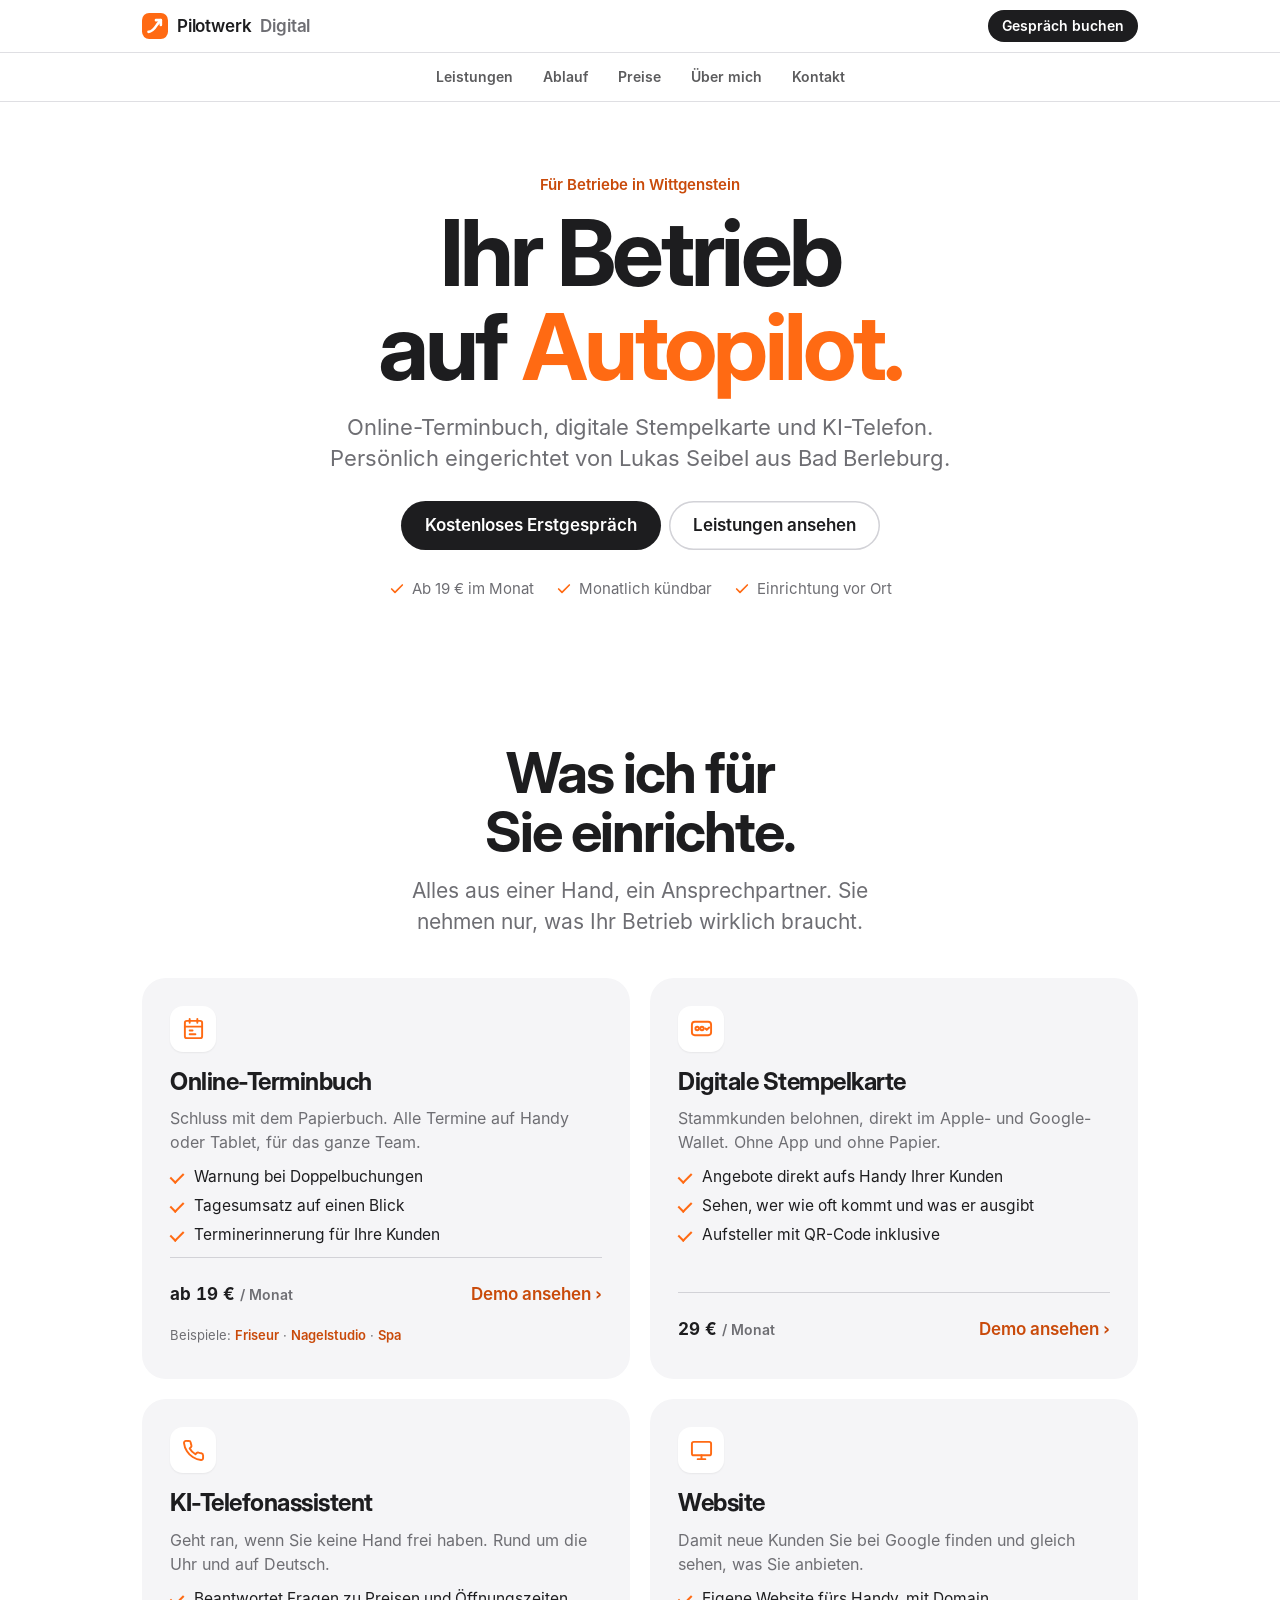
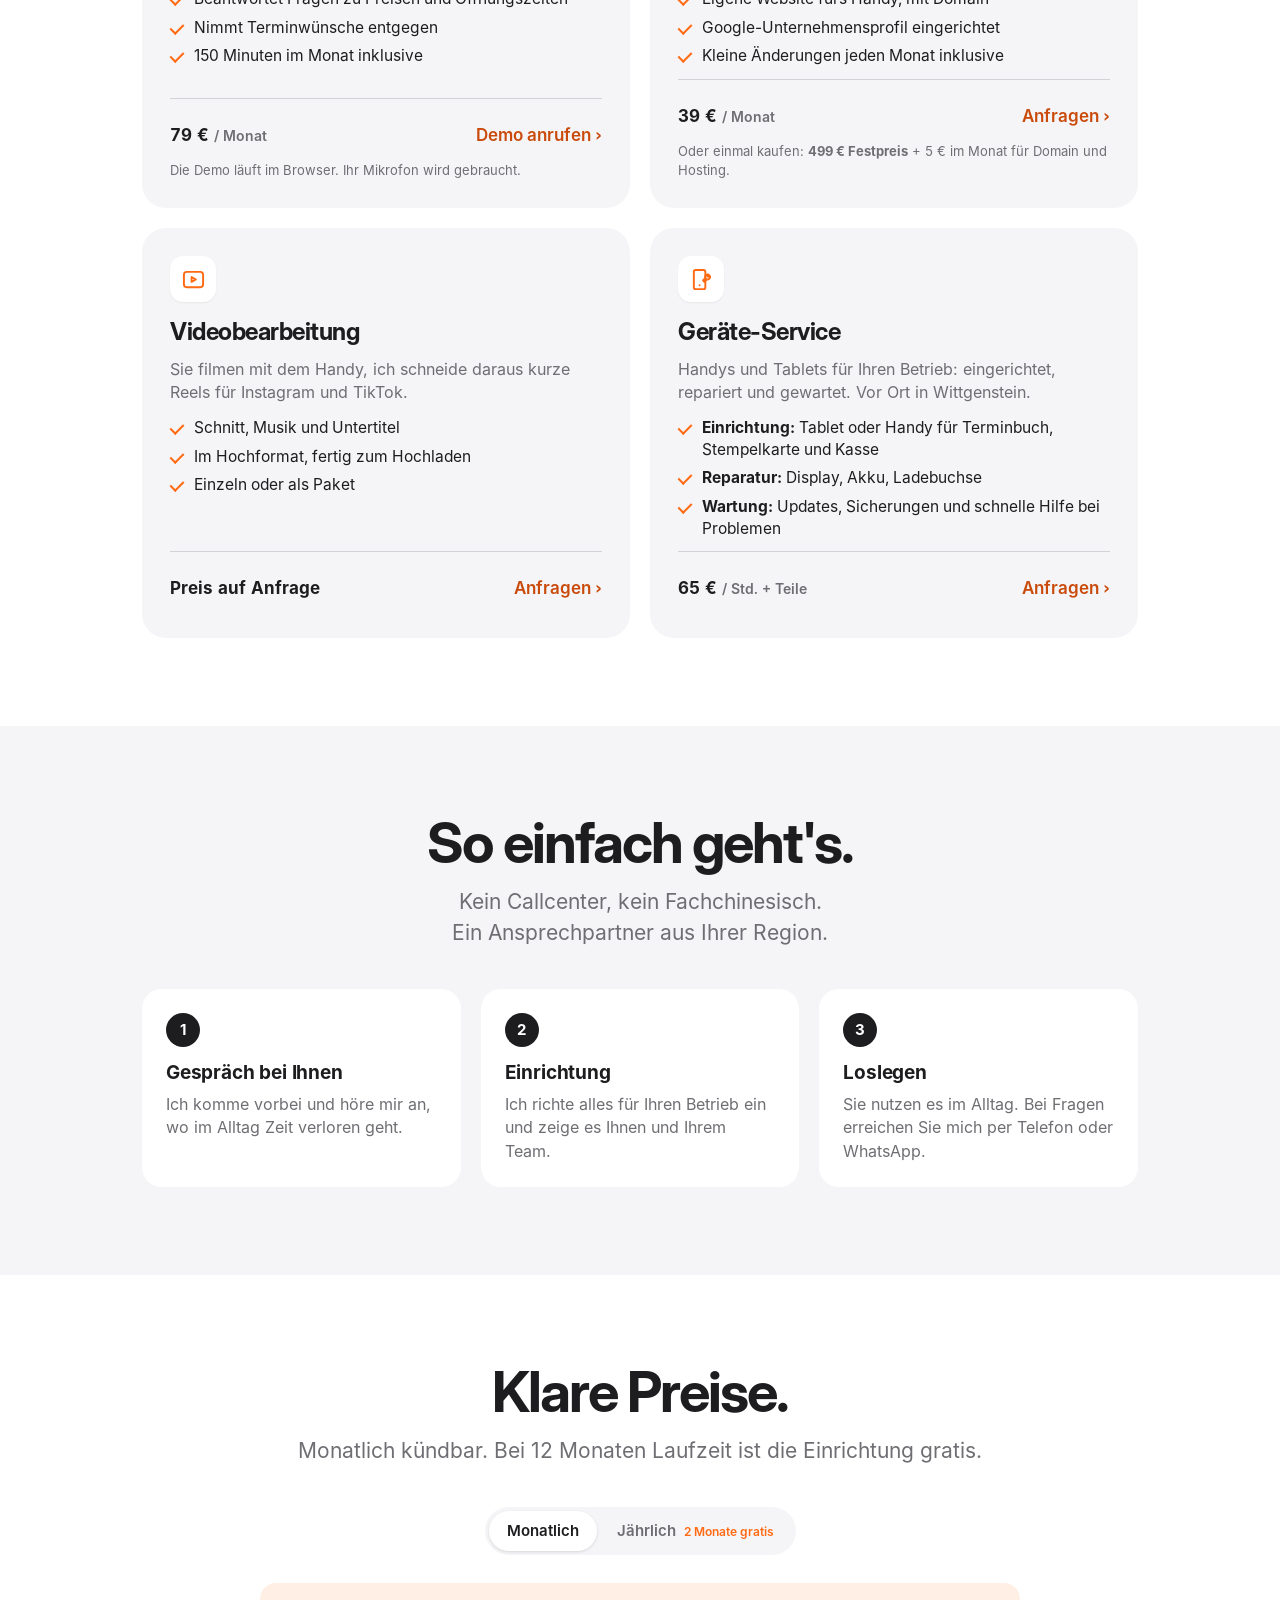
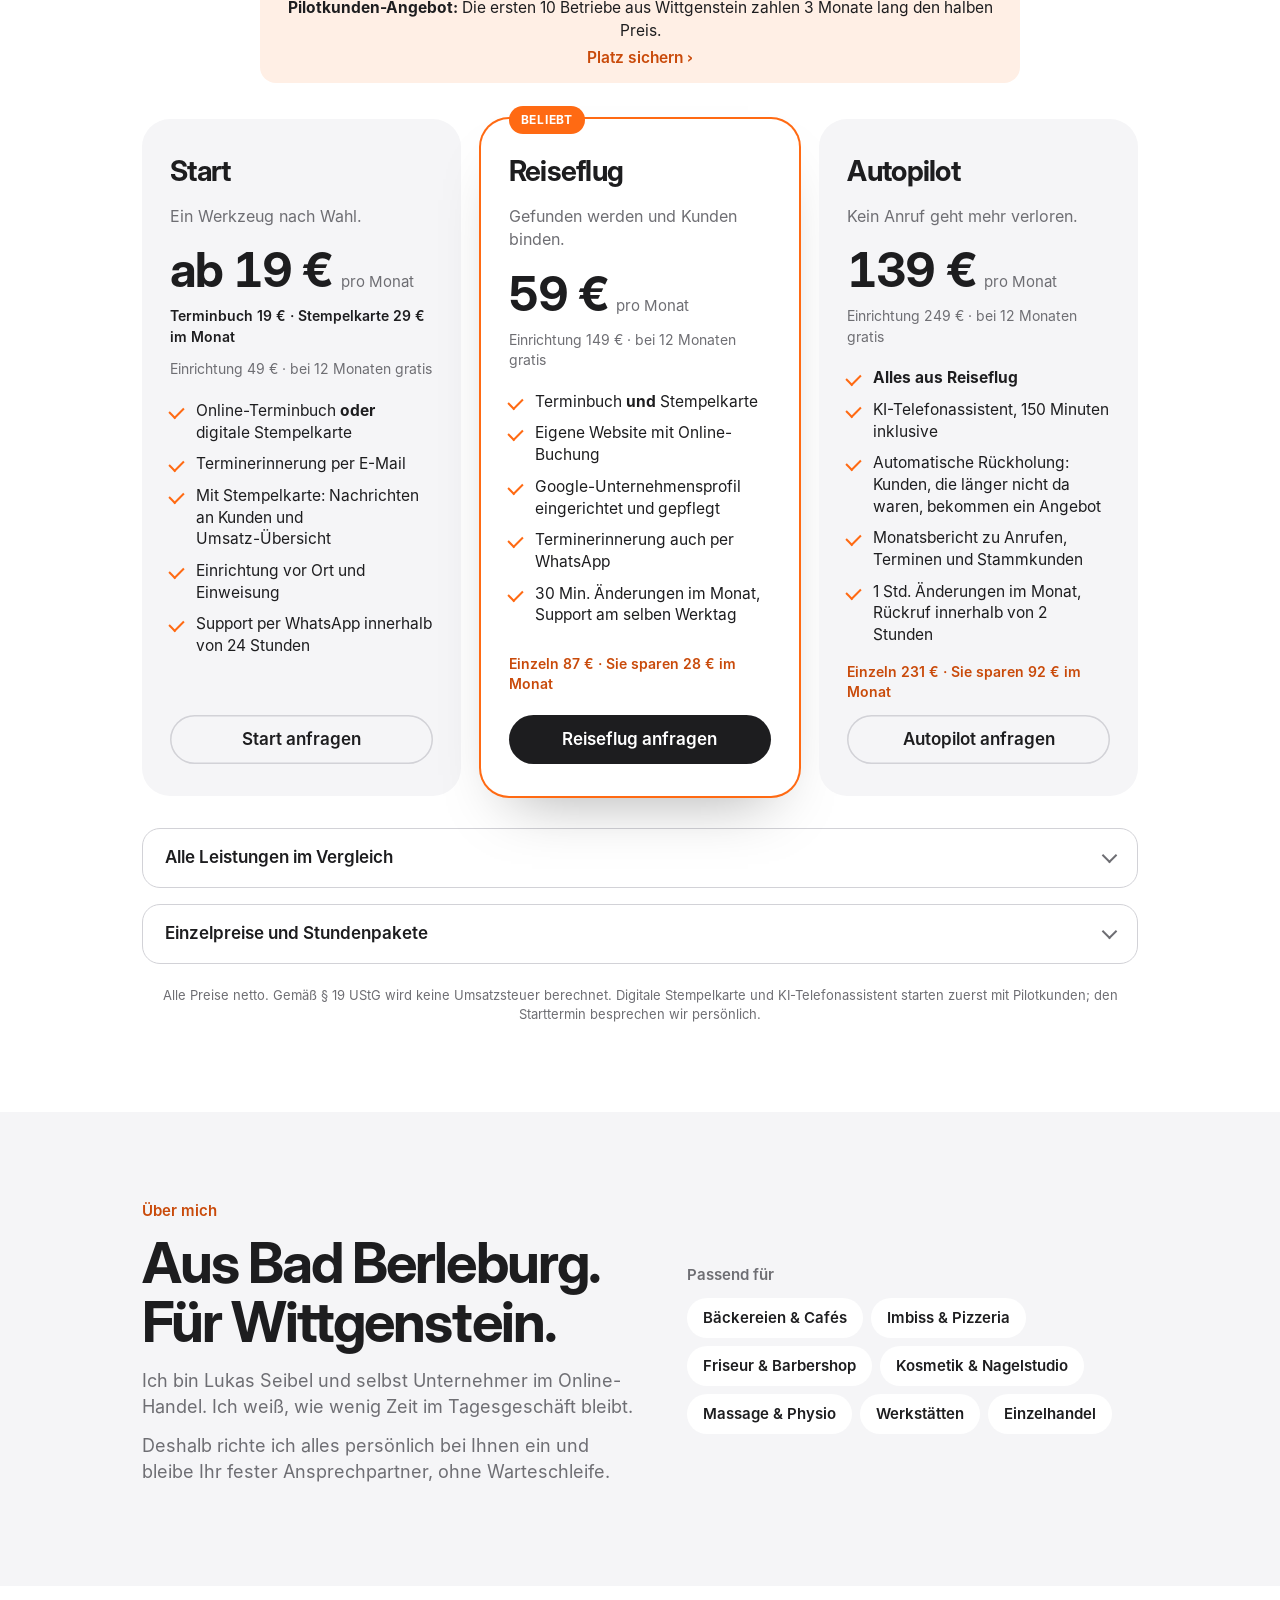
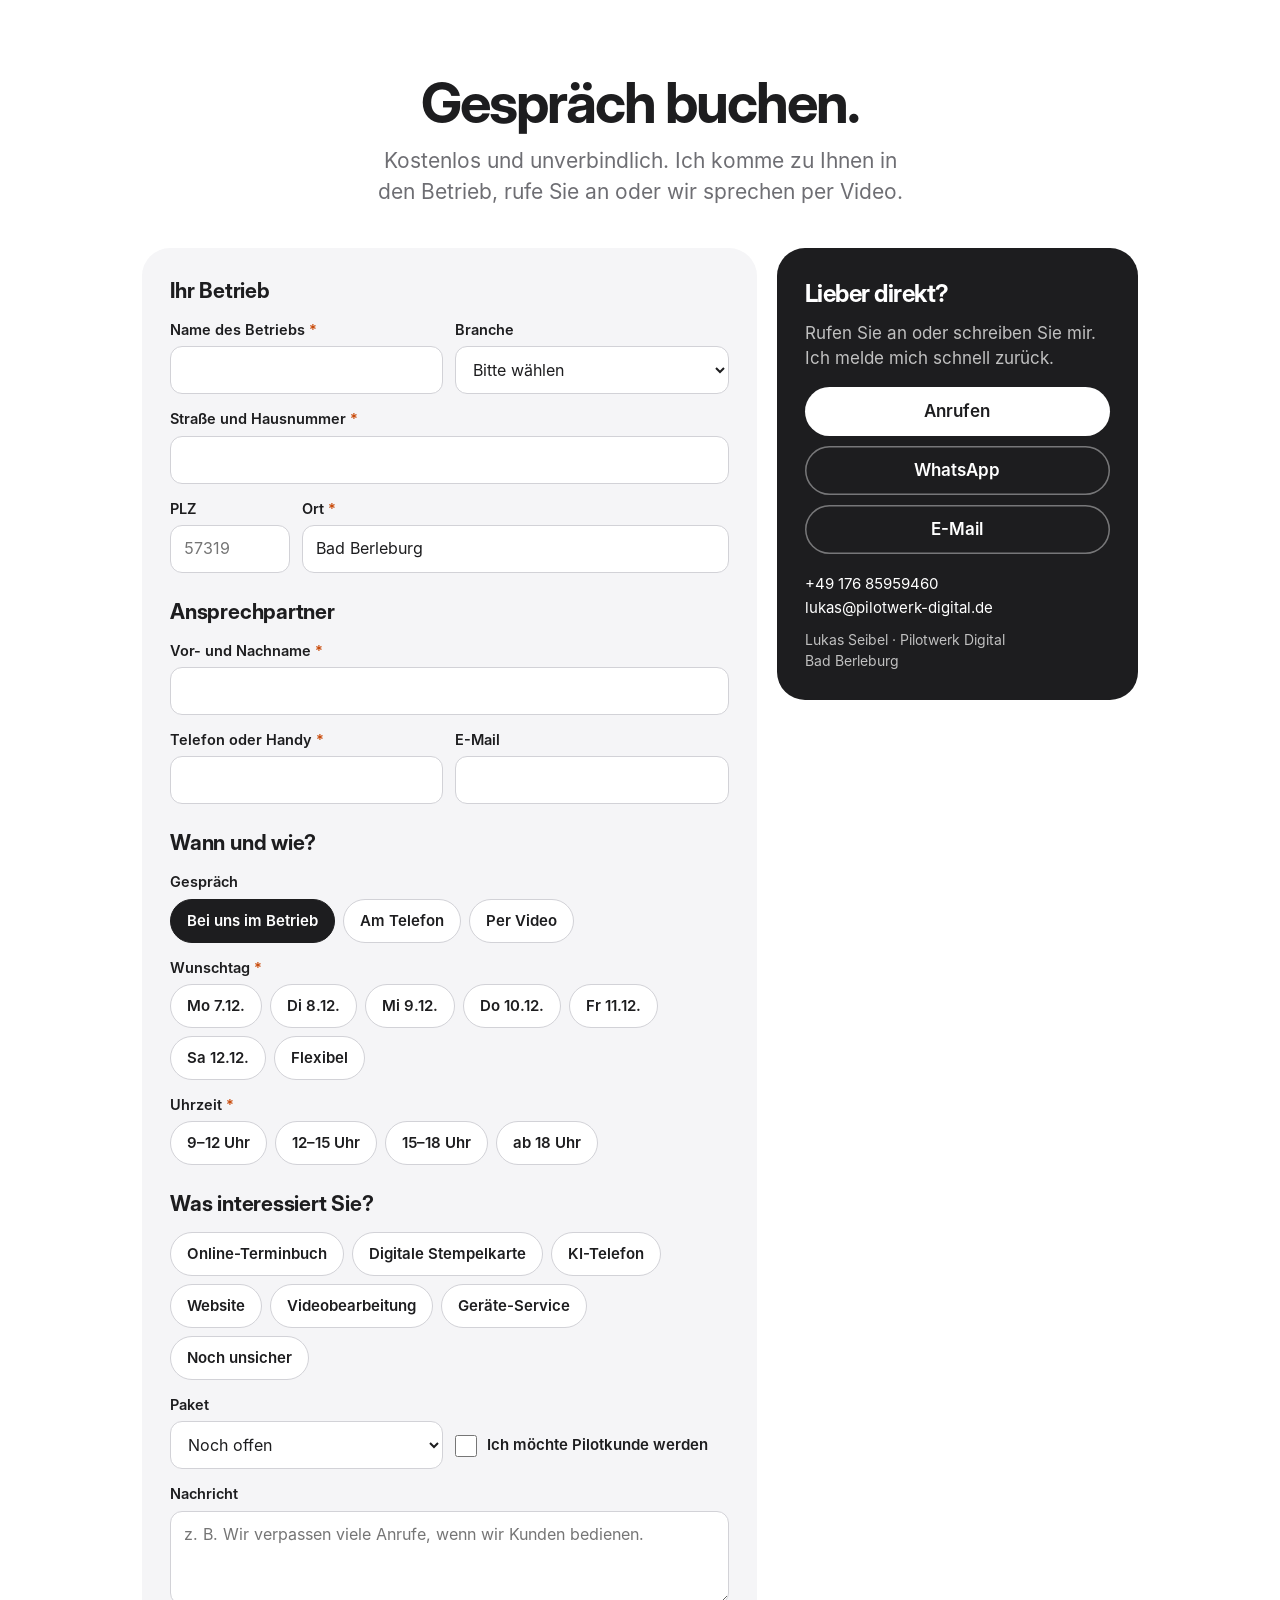
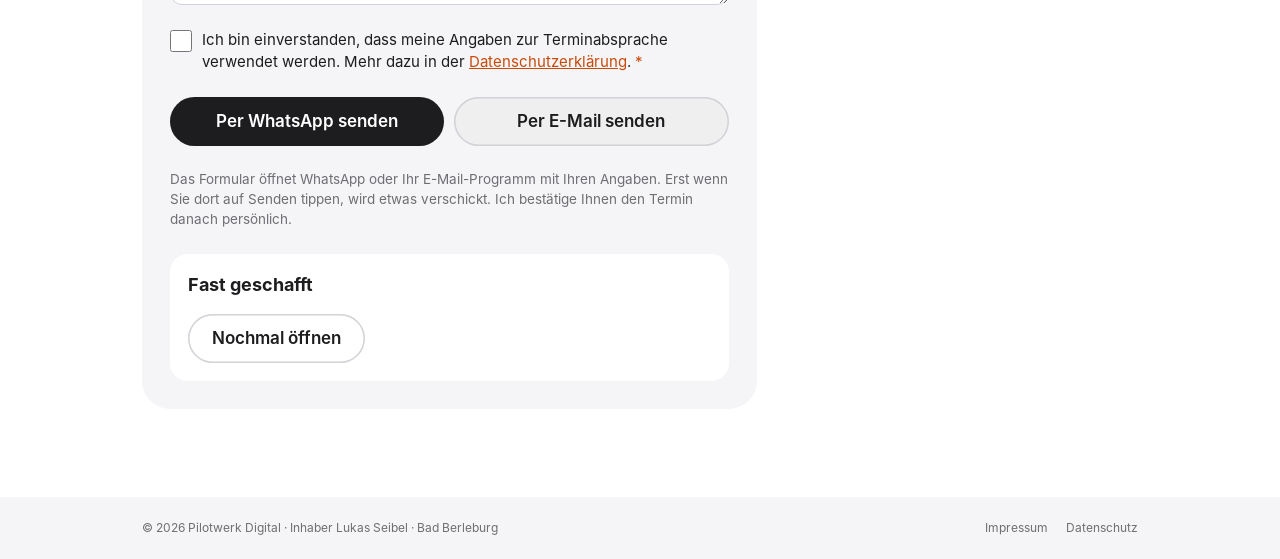
==== index.html @ 55a2aa28 "Geräte-Service für Betriebe: Einrichtung, Reparatur und Wartung Co-Authored-By: Claude Opus 5.5 <nor" ====
<!doctype html>
<html lang="de">
<head>
<meta charset="utf-8">
<meta name="viewport" content="width=device-width,initial-scale=1,viewport-fit=cover">
<title>Pilotwerk Digital – Ihr Betrieb auf Autopilot</title>
<meta name="description" content="Online-Terminbuch, digitale Stempelkarte, KI-Telefonassistent, Website, Videobearbeitung und Geräte-Service für Betriebe in Bad Berleburg und Wittgenstein. Persönlich eingerichtet, monatlich kündbar.">
<meta name="theme-color" content="#FFFFFF" media="(prefers-color-scheme: light)">
<meta name="theme-color" content="#000000" media="(prefers-color-scheme: dark)">
<link rel="icon" href="/assets/favicon.svg" type="image/svg+xml">
<link rel="stylesheet" href="/assets/site.css">
</head>
<body class="home">
<header class="nav">
  <div class="wrap nav-in">
    <a class="logo" href="/" aria-label="Pilotwerk Digital, Startseite">
      <svg viewBox="0 0 40 40" aria-hidden="true"><rect class="mk-bg" width="40" height="40" rx="11"/><path class="mk-ar" d="M10 29 C 16 29, 20 23, 23.5 17.5 L 29 11" stroke-width="4" fill="none" stroke-linecap="round"/><path class="mk-ar" d="M21.5 11 H29 V18.5" stroke-width="4" fill="none" stroke-linecap="round" stroke-linejoin="round"/></svg>
      <span>Pilotwerk</span><em>Digital</em>
    </a>
    <nav class="links" aria-label="Schnellkontakt">
      <a class="mini" href="#kontakt">Gespräch buchen</a>
    </nav>
  </div>
  <nav class="tabs" aria-label="Bereiche der Seite">
    <div class="wrap tabs-in" id="tabs">
      <a href="#leistungen">Leistungen</a>
      <a href="#ablauf">Ablauf</a>
      <a href="#preise">Preise</a>
      <a href="#ueber">Über mich</a>
      <a href="#kontakt">Kontakt</a>
    </div>
  </nav>
</header>

<main>
  <div class="hero2">
    <div class="wrap">
      <p class="eyebrow">Für Betriebe in Wittgenstein</p>
      <h1>Ihr Betrieb auf <span class="accent">Autopilot.</span></h1>
      <p class="sub">Online-Terminbuch, digitale Stempelkarte und KI-Telefon. Persönlich eingerichtet von Lukas Seibel aus Bad Berleburg.</p>
      <div class="cta">
        <a class="btn solid" href="#kontakt">Kostenloses Erstgespräch</a>
        <a class="btn line" href="#leistungen">Leistungen ansehen</a>
      </div>
      <ul class="trust">
        <li><svg viewBox="0 0 24 24" aria-hidden="true" fill="none" stroke="currentColor" stroke-width="2.5" stroke-linecap="round" stroke-linejoin="round"><path d="M20 6 9 17l-5-5"/></svg>Ab 19 € im Monat</li>
        <li><svg viewBox="0 0 24 24" aria-hidden="true" fill="none" stroke="currentColor" stroke-width="2.5" stroke-linecap="round" stroke-linejoin="round"><path d="M20 6 9 17l-5-5"/></svg>Monatlich kündbar</li>
        <li><svg viewBox="0 0 24 24" aria-hidden="true" fill="none" stroke="currentColor" stroke-width="2.5" stroke-linecap="round" stroke-linejoin="round"><path d="M20 6 9 17l-5-5"/></svg>Einrichtung vor Ort</li>
      </ul>
    </div>
  </div>

  <section id="leistungen">
    <div class="wrap">
      <div class="center">
        <h2>Was ich für Sie einrichte.</h2>
        <p class="lead">Alles aus einer Hand, ein Ansprechpartner. Sie nehmen nur, was Ihr Betrieb wirklich braucht.</p>
      </div>
      <div class="svc-grid">

        <article class="card" id="terminbuch">
          <span class="ic"><svg viewBox="0 0 24 24" aria-hidden="true" fill="none" stroke="currentColor" stroke-width="2" stroke-linecap="round" stroke-linejoin="round"><rect x="3" y="4" width="18" height="18" rx="2"/><path d="M16 2v4M8 2v4M3 10h18M8 14h3M8 18h6"/></svg></span>
          <h3>Online-Terminbuch</h3>
          <p>Schluss mit dem Papierbuch. Alle Termine auf Handy oder Tablet, für das ganze Team.</p>
          <ul class="ticks">
            <li>Warnung bei Doppelbuchungen</li>
            <li>Tagesumsatz auf einen Blick</li>
            <li>Terminerinnerung für Ihre Kunden</li>
          </ul>
          <div class="foot"><b>ab 19 € <small>/ Monat</small></b><a href="/terminbuch/">Demo ansehen ›</a></div>
          <p class="note">Beispiele: <a href="/terminbuch/">Friseur</a> · <a href="/terminbuch/nagelstudio/">Nagelstudio</a> · <a href="/terminbuch/spa/">Spa</a></p>
        </article>

        <article class="card" id="stempelkarte">
          <span class="ic"><svg viewBox="0 0 24 24" aria-hidden="true" fill="none" stroke="currentColor" stroke-width="2" stroke-linecap="round" stroke-linejoin="round"><rect x="2" y="5" width="20" height="14" rx="3"/><circle cx="7.5" cy="12" r="1.8"/><circle cx="12.5" cy="12" r="1.8"/><path d="m16 12 1.5 1.5L20 11"/></svg></span>
          <h3>Digitale Stempelkarte</h3>
          <p>Stammkunden belohnen, direkt im Apple- und Google-Wallet. Ohne App und ohne Papier.</p>
          <ul class="ticks">
            <li>Angebote direkt aufs Handy Ihrer Kunden</li>
            <li>Sehen, wer wie oft kommt und was er ausgibt</li>
            <li>Aufsteller mit QR-Code inklusive</li>
          </ul>
          <div class="foot"><b>29 € <small>/ Monat</small></b><a href="/stempelkarte/">Demo ansehen ›</a></div>
        </article>

        <article class="card" id="ki-telefon">
          <span class="ic"><svg viewBox="0 0 24 24" aria-hidden="true" fill="none" stroke="currentColor" stroke-width="2" stroke-linecap="round" stroke-linejoin="round"><path d="M22 16.9v3a2 2 0 0 1-2.2 2 19.8 19.8 0 0 1-8.6-3.1 19.5 19.5 0 0 1-6-6A19.8 19.8 0 0 1 2.1 4.2 2 2 0 0 1 4.1 2h3a2 2 0 0 1 2 1.7c.1 1 .4 1.9.7 2.8a2 2 0 0 1-.5 2.1L8 9.9a16 16 0 0 0 6 6l1.3-1.3a2 2 0 0 1 2.1-.4c.9.3 1.8.6 2.8.7a2 2 0 0 1 1.7 2z"/></svg></span>
          <h3>KI-Telefonassistent</h3>
          <p>Geht ran, wenn Sie keine Hand frei haben. Rund um die Uhr und auf Deutsch.</p>
          <ul class="ticks">
            <li>Beantwortet Fragen zu Preisen und Öffnungszeiten</li>
            <li>Nimmt Terminwünsche entgegen</li>
            <li>150 Minuten im Monat inklusive</li>
          </ul>
          <div class="foot"><b>79 € <small>/ Monat</small></b><a href="https://elevenlabs.io/app/talk-to?agent_id=agent_8001m7pdrj0fekkb1cg9fj1hq2rn" target="_blank" rel="noopener">Demo anrufen ›</a></div>
          <p class="note">Die Demo läuft im Browser. Ihr Mikrofon wird gebraucht.</p>
        </article>

        <article class="card" id="website">
          <span class="ic"><svg viewBox="0 0 24 24" aria-hidden="true" fill="none" stroke="currentColor" stroke-width="2" stroke-linecap="round" stroke-linejoin="round"><rect x="2" y="3" width="20" height="14" rx="2"/><path d="M8 21h8M12 17v4"/></svg></span>
          <h3>Website</h3>
          <p>Damit neue Kunden Sie bei Google finden und gleich sehen, was Sie anbieten.</p>
          <ul class="ticks">
            <li>Eigene Website fürs Handy, mit Domain</li>
            <li>Google-Unternehmensprofil eingerichtet</li>
            <li>Kleine Änderungen jeden Monat inklusive</li>
          </ul>
          <div class="foot"><b>39 € <small>/ Monat</small></b><a href="#kontakt" data-int="Website">Anfragen ›</a></div>
          <p class="note">Oder einmal kaufen: <b>499 € Festpreis</b> + 5 € im Monat für Domain und Hosting.</p>
        </article>

        <article class="card" id="videos">
          <span class="ic"><svg viewBox="0 0 24 24" aria-hidden="true" fill="none" stroke="currentColor" stroke-width="2" stroke-linecap="round" stroke-linejoin="round"><rect x="2" y="4" width="20" height="16" rx="3"/><path d="M10 9.5v5l4.5-2.5z"/></svg></span>
          <h3>Videobearbeitung</h3>
          <p>Sie filmen mit dem Handy, ich schneide daraus kurze Reels für Instagram und TikTok.</p>
          <ul class="ticks">
            <li>Schnitt, Musik und Untertitel</li>
            <li>Im Hochformat, fertig zum Hochladen</li>
            <li>Einzeln oder als Paket</li>
          </ul>
          <div class="foot"><b>Preis auf Anfrage</b><a href="#kontakt" data-int="Videobearbeitung">Anfragen ›</a></div>
        </article>

        <article class="card" id="geraete">
          <span class="ic"><svg viewBox="0 0 24 24" aria-hidden="true" fill="none" stroke="currentColor" stroke-width="2" stroke-linecap="round" stroke-linejoin="round"><rect x="4" y="2" width="12" height="20" rx="2"/><path d="M10 18h.01"/><path d="M21 9.5a2.5 2.5 0 0 1-3.4 2.3L15 14.4l-1.4-1.4 2.6-2.6A2.5 2.5 0 0 1 19.5 7l-1.3 1.3.9.9 1.3-1.3c.4.4.6 1 .6 1.6z"/></svg></span>
          <h3>Geräte-Service</h3>
          <p>Handys und Tablets für Ihren Betrieb: eingerichtet, repariert und gewartet. Vor Ort in Wittgenstein.</p>
          <ul class="ticks">
            <li><b>Einrichtung:</b> Tablet oder Handy für Terminbuch, Stempelkarte und Kasse</li>
            <li><b>Reparatur:</b> Display, Akku, Ladebuchse</li>
            <li><b>Wartung:</b> Updates, Sicherungen und schnelle Hilfe bei Problemen</li>
          </ul>
          <div class="foot"><b>65 € <small>/ Std. + Teile</small></b><a href="#kontakt" data-int="Geräte-Service">Anfragen ›</a></div>
        </article>

      </div>
    </div>
  </section>

  <section class="alt" id="ablauf">
    <div class="wrap">
      <div class="center">
        <h2>So einfach geht's.</h2>
        <p class="lead">Kein Callcenter, kein Fachchinesisch. Ein Ansprechpartner aus Ihrer Region.</p>
      </div>
      <ol class="steps2">
        <li><span class="n">1</span><b>Gespräch bei Ihnen</b><span>Ich komme vorbei und höre mir an, wo im Alltag Zeit verloren geht.</span></li>
        <li><span class="n">2</span><b>Einrichtung</b><span>Ich richte alles für Ihren Betrieb ein und zeige es Ihnen und Ihrem Team.</span></li>
        <li><span class="n">3</span><b>Loslegen</b><span>Sie nutzen es im Alltag. Bei Fragen erreichen Sie mich per Telefon oder WhatsApp.</span></li>
      </ol>
    </div>
  </section>

  <section id="preise">
    <div class="wrap">
      <div class="center">
        <h2>Klare Preise.</h2>
        <p class="lead">Monatlich kündbar. Bei 12 Monaten Laufzeit ist die Einrichtung gratis.</p>
        <div class="billing" role="group" aria-label="Abrechnung">
          <button type="button" id="bm" aria-pressed="true">Monatlich</button>
          <button type="button" id="by" aria-pressed="false">Jährlich <span>2 Monate gratis</span></button>
        </div>
      </div>

      <p class="pilot2"><span><b>Pilotkunden-Angebot:</b> Die ersten 10 Betriebe aus Wittgenstein zahlen 3 Monate lang den halben Preis.</span><a href="#kontakt" data-pilot="1">Platz sichern ›</a></p>

      <div class="plans">
        <article class="plan">
          <h3>Start</h3>
          <p class="for">Ein Werkzeug nach Wahl.</p>
          <div class="price"><b data-m="ab 19 €" data-y="ab 190 €">ab 19 €</b><span class="per" data-m="pro Monat" data-y="pro Jahr · entspricht 15,83 € im Monat">pro Monat</span></div>
          <p class="setup opt" data-m="Terminbuch 19 € · Stempelkarte 29 € im Monat" data-y="Terminbuch 190 € · Stempelkarte 290 € im Jahr">Terminbuch 19 € · Stempelkarte 29 € im Monat</p>
          <p class="setup">Einrichtung 49 € · bei 12 Monaten gratis</p>
          <ul class="feat">
            <li>Online-Terminbuch <b>oder</b> digitale Stempelkarte</li>
            <li>Terminerinnerung per E-Mail</li>
            <li>Mit Stempelkarte: Nachrichten an Kunden und Umsatz-Übersicht</li>
            <li>Einrichtung vor Ort und Einweisung</li>
            <li>Support per WhatsApp innerhalb von 24 Stunden</li>
          </ul>
          <a class="btn line" href="#kontakt" data-paket="Start">Start anfragen</a>
        </article>

        <article class="plan featured">
          <span class="badge">Beliebt</span>
          <h3>Reiseflug</h3>
          <p class="for">Gefunden werden und Kunden binden.</p>
          <div class="price"><b data-m="59 €" data-y="590 €">59 €</b><span class="per" data-m="pro Monat" data-y="pro Jahr · entspricht 49,17 € im Monat">pro Monat</span></div>
          <p class="setup">Einrichtung 149 € · bei 12 Monaten gratis</p>
          <ul class="feat">
            <li>Terminbuch <b>und</b> Stempelkarte</li>
            <li>Eigene Website mit Online-Buchung</li>
            <li>Google-Unternehmensprofil eingerichtet und gepflegt</li>
            <li>Terminerinnerung auch per WhatsApp</li>
            <li>30 Min. Änderungen im Monat, Support am selben Werktag</li>
          </ul>
          <p class="vs">Einzeln 87 € · Sie sparen 28 € im Monat</p>
          <a class="btn solid" href="#kontakt" data-paket="Reiseflug">Reiseflug anfragen</a>
        </article>

        <article class="plan">
          <h3>Autopilot</h3>
          <p class="for">Kein Anruf geht mehr verloren.</p>
          <div class="price"><b data-m="139 €" data-y="1.390 €">139 €</b><span class="per" data-m="pro Monat" data-y="pro Jahr · entspricht 115,83 € im Monat">pro Monat</span></div>
          <p class="setup">Einrichtung 249 € · bei 12 Monaten gratis</p>
          <ul class="feat">
            <li><b>Alles aus Reiseflug</b></li>
            <li>KI-Telefonassistent, 150 Minuten inklusive</li>
            <li>Automatische Rückholung: Kunden, die länger nicht da waren, bekommen ein Angebot</li>
            <li>Monatsbericht zu Anrufen, Terminen und Stammkunden</li>
            <li>1 Std. Änderungen im Monat, Rückruf innerhalb von 2 Stunden</li>
          </ul>
          <p class="vs">Einzeln 231 € · Sie sparen 92 € im Monat</p>
          <a class="btn line" href="#kontakt" data-paket="Autopilot">Autopilot anfragen</a>
        </article>
      </div>

      <details class="more2">
        <summary>Alle Leistungen im Vergleich</summary>
        <div class="in">
          <div class="cmp-wrap">
            <table class="cmp">
              <thead><tr><th scope="col"><span class="sr">Leistung</span></th><th scope="col">Start</th><th scope="col">Reiseflug</th><th scope="col">Autopilot</th></tr></thead>
              <tbody>
                <tr><th scope="row">Preis pro Monat</th><td>19 € / 29 €</td><td>59 €</td><td>139 €</td></tr>
                <tr><th scope="row">Einrichtung (bei 12 Monaten gratis)</th><td>49 €</td><td>149 €</td><td>249 €</td></tr>
                <tr><th scope="row">Online-Terminbuch</th><td>1 von 2</td><td class="y">✓</td><td class="y">✓</td></tr>
                <tr><th scope="row">Terminerinnerung für Kunden</th><td>E-Mail</td><td>E-Mail + WhatsApp</td><td>E-Mail + WhatsApp</td></tr>
                <tr><th scope="row">Digitale Stempelkarte</th><td>1 von 2</td><td class="y">✓</td><td class="y">✓</td></tr>
                <tr><th scope="row">Nachrichten an Kunden</th><td>mit Stempelkarte</td><td class="y">✓</td><td class="y">✓</td></tr>
                <tr><th scope="row">Übersicht Kunden und Umsatz</th><td>mit Stempelkarte</td><td class="y">✓</td><td class="y">✓</td></tr>
                <tr><th scope="row">Website mit eigener Domain</th><td class="n">–</td><td class="y">✓</td><td class="y">✓</td></tr>
                <tr><th scope="row">Online-Buchung für Kunden</th><td class="n">–</td><td class="y">✓</td><td class="y">✓</td></tr>
                <tr><th scope="row">Google-Unternehmensprofil</th><td class="n">–</td><td class="y">✓</td><td class="y">✓</td></tr>
                <tr><th scope="row">KI-Telefonassistent (150 Min.)</th><td class="n">–</td><td class="n">–</td><td class="y">✓</td></tr>
                <tr><th scope="row">Automatische Rückholung</th><td class="n">–</td><td class="n">–</td><td class="y">✓</td></tr>
                <tr><th scope="row">Änderungen inklusive</th><td class="n">–</td><td>30 Min./Monat</td><td>1 Std./Monat</td></tr>
                <tr><th scope="row">Monatsbericht</th><td class="n">–</td><td class="n">–</td><td class="y">✓</td></tr>
                <tr><th scope="row">Support</th><td>24 Std.</td><td>selber Werktag</td><td>Rückruf in 2 Std.</td></tr>
                <tr><th scope="row">Check vor Ort</th><td>bei Einrichtung</td><td>1× pro Quartal</td><td>1× pro Quartal</td></tr>
              </tbody>
            </table>
          </div>
        </div>
      </details>

      <details class="more2">
        <summary>Einzelpreise und Stundenpakete</summary>
        <div class="in">
          <ul class="rows">
            <li><span>Online-Terminbuch (Team-Kalender, Erinnerung per E-Mail)</span><b>19 € / Monat</b></li>
            <li><span>Digitale Stempelkarte (Wallet-Karte, Nachrichten an Kunden, Übersicht über Kunden und Umsatz)</span><b>29 € / Monat</b></li>
            <li><span>KI-Telefonassistent (150 Min., danach 0,30 € pro Min.)</span><b>79 € / Monat</b></li>
            <li><span>Website-Abo (Onepager, Domain, Hosting, 30 Min. Änderungen)</span><b>39 € / Monat</b></li>
            <li><span>Website zum Festpreis (Onepager, gehört Ihnen, Änderungen nach Aufwand)</span><b>499 € einmalig</b></li>
            <li><span>Domain (.de) und Hosting bei einem deutschen Anbieter, zur Festpreis-Website</span><b>5 € / Monat</b></li>
            <li><span>Videobearbeitung: Reels für Instagram und TikTok</span><b>auf Anfrage</b></li>
            <li><span>Geräte-Service: Einrichtung, Reparatur und Wartung von Handys und Tablets (Ersatzteile extra)</span><b>65 € / Std.</b></li>
            <li><span>Anpassungen, Einzelstunde</span><b>65 €</b></li>
            <li><span>5-Stunden-Paket (59 € pro Std.)</span><b>295 €</b></li>
            <li><span>10-Stunden-Paket (55 € pro Std.)</span><b>550 €</b></li>
            <li><span>Empfehlungsbonus: Sie empfehlen einen Betrieb</span><b>1 Monat gratis</b></li>
          </ul>
        </div>
      </details>

      <p class="fine">Alle Preise netto. Gemäß § 19 UStG wird keine Umsatzsteuer berechnet. Digitale Stempelkarte und KI-Telefonassistent starten zuerst mit Pilotkunden; den Starttermin besprechen wir persönlich.</p>
    </div>
  </section>

  <section class="alt" id="ueber">
    <div class="wrap about">
      <div>
        <p class="eyebrow">Über mich</p>
        <h2>Aus Bad Berleburg. Für Wittgenstein.</h2>
        <p>Ich bin Lukas Seibel und selbst Unternehmer im Online-Handel. Ich weiß, wie wenig Zeit im Tagesgeschäft bleibt.</p>
        <p>Deshalb richte ich alles persönlich bei Ihnen ein und bleibe Ihr fester Ansprechpartner, ohne Warteschleife.</p>
      </div>
      <div>
        <p class="label">Passend für</p>
        <ul class="chips2">
          <li>Bäckereien &amp; Cafés</li><li>Imbiss &amp; Pizzeria</li><li>Friseur &amp; Barbershop</li><li>Kosmetik &amp; Nagelstudio</li><li>Massage &amp; Physio</li><li>Werkstätten</li><li>Einzelhandel</li>
        </ul>
      </div>
    </div>
  </section>

  <section id="kontakt">
    <div class="wrap">
      <div class="center">
        <h2>Gespräch buchen.</h2>
        <p class="lead">Kostenlos und unverbindlich. Ich komme zu Ihnen in den Betrieb, rufe Sie an oder wir sprechen per Video.</p>
      </div>
      <div class="book">
        <form class="bform" id="bookForm" novalidate>
          <fieldset>
            <legend>Ihr Betrieb</legend>
            <div class="f2">
              <div class="fld"><label for="fBetrieb">Name des Betriebs <span class="req" aria-hidden="true">*</span></label><input id="fBetrieb" autocomplete="organization" required aria-describedby="eBetrieb"><p class="err" id="eBetrieb" hidden></p></div>
              <div class="fld"><label for="fBranche">Branche</label><select id="fBranche"><option>Bitte wählen</option><option>Friseur oder Barbershop</option><option>Kosmetik oder Nagelstudio</option><option>Massage oder Physiotherapie</option><option>Café oder Bäckerei</option><option>Imbiss oder Restaurant</option><option>Werkstatt</option><option>Einzelhandel</option><option>Sonstiges</option></select></div>
            </div>
            <div class="fld"><label for="fStrasse">Straße und Hausnummer <span class="req" aria-hidden="true">*</span></label><input id="fStrasse" autocomplete="street-address" required aria-describedby="eStrasse"><p class="err" id="eStrasse" hidden></p></div>
            <div class="f2 plz">
              <div class="fld"><label for="fPlz">PLZ</label><input id="fPlz" inputmode="numeric" autocomplete="postal-code" maxlength="5" placeholder="57319"></div>
              <div class="fld"><label for="fOrt">Ort <span class="req" aria-hidden="true">*</span></label><input id="fOrt" autocomplete="address-level2" value="Bad Berleburg" required aria-describedby="eOrt"><p class="err" id="eOrt" hidden></p></div>
            </div>
          </fieldset>
          <fieldset>
            <legend>Ansprechpartner</legend>
            <div class="fld"><label for="fName">Vor- und Nachname <span class="req" aria-hidden="true">*</span></label><input id="fName" autocomplete="name" required aria-describedby="eName"><p class="err" id="eName" hidden></p></div>
            <div class="f2">
              <div class="fld"><label for="fTel">Telefon oder Handy <span class="req" aria-hidden="true">*</span></label><input id="fTel" type="tel" autocomplete="tel" required aria-describedby="eTel"><p class="err" id="eTel" hidden></p></div>
              <div class="fld"><label for="fMail">E-Mail</label><input id="fMail" type="email" autocomplete="email" aria-describedby="eMail"><p class="err" id="eMail" hidden></p></div>
            </div>
          </fieldset>
          <fieldset>
            <legend>Wann und wie?</legend>
            <div class="fld"><span class="lab" id="lWo">Gespräch</span>
              <div class="pills" role="radiogroup" aria-labelledby="lWo">
                <label class="pillc"><input type="radio" name="wo" value="Bei uns im Betrieb" checked><span>Bei uns im Betrieb</span></label>
                <label class="pillc"><input type="radio" name="wo" value="Am Telefon"><span>Am Telefon</span></label>
                <label class="pillc"><input type="radio" name="wo" value="Per Video"><span>Per Video</span></label>
              </div>
            </div>
            <div class="fld"><span class="lab" id="lTag">Wunschtag <span class="req" aria-hidden="true">*</span></span>
              <div class="pills" id="days" role="radiogroup" aria-labelledby="lTag" aria-describedby="eTag"></div><p class="err" id="eTag" hidden></p>
            </div>
            <div class="fld"><span class="lab" id="lZeit">Uhrzeit <span class="req" aria-hidden="true">*</span></span>
              <div class="pills" role="radiogroup" aria-labelledby="lZeit" aria-describedby="eZeit">
                <label class="pillc"><input type="radio" name="zeit" value="vormittags (9–12 Uhr)"><span>9–12 Uhr</span></label>
                <label class="pillc"><input type="radio" name="zeit" value="mittags (12–15 Uhr)"><span>12–15 Uhr</span></label>
                <label class="pillc"><input type="radio" name="zeit" value="nachmittags (15–18 Uhr)"><span>15–18 Uhr</span></label>
                <label class="pillc"><input type="radio" name="zeit" value="abends (ab 18 Uhr)"><span>ab 18 Uhr</span></label>
              </div><p class="err" id="eZeit" hidden></p>
            </div>
          </fieldset>
          <fieldset>
            <legend>Was interessiert Sie?</legend>
            <div class="pills" id="interests">
              <label class="pillc"><input type="checkbox" name="int" value="Online-Terminbuch"><span>Online-Terminbuch</span></label>
              <label class="pillc"><input type="checkbox" name="int" value="Digitale Stempelkarte"><span>Digitale Stempelkarte</span></label>
              <label class="pillc"><input type="checkbox" name="int" value="KI-Telefonassistent"><span>KI-Telefon</span></label>
              <label class="pillc"><input type="checkbox" name="int" value="Website"><span>Website</span></label>
              <label class="pillc"><input type="checkbox" name="int" value="Videobearbeitung"><span>Videobearbeitung</span></label>
              <label class="pillc"><input type="checkbox" name="int" value="Geräte-Service"><span>Geräte-Service</span></label>
              <label class="pillc"><input type="checkbox" name="int" value="Noch unsicher"><span>Noch unsicher</span></label>
            </div>
            <div class="f2">
              <div class="fld"><label for="fPaket">Paket</label><select id="fPaket"><option>Noch offen</option><option>Start</option><option>Reiseflug</option><option>Autopilot</option></select></div>
              <label class="checkc"><input type="checkbox" id="fPilot"> Ich möchte Pilotkunde werden</label>
            </div>
            <div class="fld"><label for="fMsg">Nachricht</label><textarea id="fMsg" rows="3" placeholder="z. B. Wir verpassen viele Anrufe, wenn wir Kunden bedienen."></textarea></div>
          </fieldset>
          <label class="consent"><input type="checkbox" id="fOk" required aria-describedby="eOk"><span>Ich bin einverstanden, dass meine Angaben zur Terminabsprache verwendet werden. Mehr dazu in der <a href="/datenschutz/">Datenschutzerklärung</a>. <span class="req" aria-hidden="true">*</span></span></label>
          <p class="err" id="eOk" hidden></p>
          <div class="send">
            <button type="submit" class="btn solid" data-via="wa">Per WhatsApp senden</button>
            <button type="submit" class="btn line" data-via="mail">Per E-Mail senden</button>
          </div>
          <p class="fine2">Das Formular öffnet WhatsApp oder Ihr E-Mail-Programm mit Ihren Angaben. Erst wenn Sie dort auf Senden tippen, wird etwas verschickt. Ich bestätige Ihnen den Termin danach persönlich.</p>
          <div class="done" id="done" hidden tabindex="-1" role="status">
            <b>Fast geschafft</b>
            <p id="doneText"></p>
            <a class="btn line" id="doneLink" href="#" target="_blank" rel="noopener">Nochmal öffnen</a>
          </div>
        </form>
        <aside class="direct">
          <h3>Lieber direkt?</h3>
          <p>Rufen Sie an oder schreiben Sie mir. Ich melde mich schnell zurück.</p>
          <a class="btn inv" href="tel:+4917685959460">Anrufen</a>
          <a class="btn ghost" href="https://wa.me/4917685959460" rel="noopener">WhatsApp</a>
          <a class="btn ghost" href="mailto:lukas@pilotwerk-digital.de">E-Mail</a>
          <p class="num"><a href="tel:+4917685959460">+49 176 85959460</a><br><a href="mailto:lukas@pilotwerk-digital.de">lukas@pilotwerk-digital.de</a></p>
          <p class="who">Lukas Seibel · Pilotwerk Digital<br>Bad Berleburg</p>
        </aside>
      </div>
    </div>
  </section>
</main>

<footer>
  <div class="wrap">
    <span>© 2026 Pilotwerk Digital · Inhaber Lukas Seibel · Bad Berleburg</span>
    <nav aria-label="Rechtliches"><a href="/impressum/">Impressum</a><a href="/datenschutz/">Datenschutz</a></nav>
  </div>
</footer>
<script>
(function(){
  var bm=document.getElementById('bm'),by=document.getElementById('by');
  if(!bm||!by)return;
  function set(y){
    bm.setAttribute('aria-pressed',String(!y));by.setAttribute('aria-pressed',String(y));
    document.querySelectorAll('.plan [data-m]').forEach(function(el){el.textContent=y?el.dataset.y:el.dataset.m});
  }
  bm.addEventListener('click',function(){set(false)});
  by.addEventListener('click',function(){set(true)});
})();
</script>
<script>
(function(){
  var bar=document.getElementById('tabs');if(!bar)return;
  var links=[].slice.call(bar.querySelectorAll('a'));
  var targets=links.map(function(a){return document.getElementById(a.getAttribute('href').slice(1))});
  var clicked=null,current=null,ticking=false;
  function line(){var h=document.querySelector('.nav');return (h?h.getBoundingClientRect().bottom:110)+40}
  function show(i){
    if(i===current)return;current=i;
    links.forEach(function(a,j){if(j===i)a.setAttribute('aria-current','true');else a.removeAttribute('aria-current')});
    if(i!=null&&bar.scrollWidth>bar.clientWidth){var a=links[i];var left=a.offsetLeft-(bar.clientWidth-a.offsetWidth)/2;
      try{bar.scrollTo({left:left,behavior:'smooth'})}catch(e){bar.scrollLeft=left}}
  }
  function spy(){
    ticking=false;var y=line();
    if(clicked!=null){show(clicked);return}
    var best=null,bestTop=-Infinity;
    targets.forEach(function(t,i){if(!t)return;var top=t.getBoundingClientRect().top;if(top<=y&&top>bestTop){best=i;bestTop=top}});
    var end=window.innerHeight+window.scrollY>=document.documentElement.scrollHeight-4;
    show(end?targets.length-1:best);
  }
  links.forEach(function(a,i){a.addEventListener('click',function(){clicked=i;show(i)})});
  function release(e){if(clicked!=null&&!(e.target&&e.target.closest&&e.target.closest('#tabs'))){clicked=null;spy()}}
  ['wheel','touchstart','pointerdown','keydown'].forEach(function(ev){window.addEventListener(ev,release,{passive:true})});
  window.addEventListener('scroll',function(){if(!ticking){ticking=true;requestAnimationFrame(spy)}},{passive:true});
  window.addEventListener('resize',spy);
  spy();
})();
</script>
<script>
(function(){
  var form=document.getElementById('bookForm');if(!form)return;
  var WD=['So','Mo','Di','Mi','Do','Fr','Sa'],WDL=['Sonntag','Montag','Dienstag','Mittwoch','Donnerstag','Freitag','Samstag'],MON=['Januar','Februar','März','April','Mai','Juni','Juli','August','September','Oktober','November','Dezember'];
  var days=document.getElementById('days'),d=new Date(),n=0,h='';
  while(n<6){d.setDate(d.getDate()+1);if(d.getDay()===0)continue;n++;
    var long=WDL[d.getDay()]+', '+d.getDate()+'. '+MON[d.getMonth()];
    h+='<label class="pillc"><input type="radio" name="tag" value="'+long+'"><span>'+WD[d.getDay()]+' '+d.getDate()+'.'+(d.getMonth()+1)+'.</span></label>'}
  h+='<label class="pillc"><input type="radio" name="tag" value="flexibel, bitte Vorschlag machen"><span>Flexibel</span></label>';
  days.innerHTML=h;
  function $(id){return document.getElementById(id)}
  function checked(name){var el=form.querySelector('input[name="'+name+'"]:checked');return el?el.value:''}
  function setErr(id,msg,field){var e=$(id);if(!e)return;e.textContent=msg||'';e.hidden=!msg;if(field)field.setAttribute('aria-invalid',msg?'true':'false')}
  document.addEventListener('click',function(e){
    var a=e.target.closest('a[data-int],a[data-paket],a[data-pilot]');if(!a)return;
    if(a.dataset.int){var c=form.querySelector('input[name="int"][value="'+a.dataset.int+'"]');if(c)c.checked=true}
    if(a.dataset.paket){$('fPaket').value=a.dataset.paket}
    if(a.dataset.pilot){$('fPilot').checked=true}
  });
  var via='wa';
  form.addEventListener('click',function(e){var b=e.target.closest('button[data-via]');if(b)via=b.dataset.via});
  form.addEventListener('submit',function(e){
    e.preventDefault();if(e.submitter&&e.submitter.dataset.via)via=e.submitter.dataset.via;
    var first=null;function need(id,eid,msg){var f=$(id),bad=!f.value.trim();setErr(eid,bad?msg:'',f);if(bad&&!first)first=f}
    need('fBetrieb','eBetrieb','Bitte den Namen des Betriebs eintragen.');
    need('fStrasse','eStrasse','Bitte Straße und Hausnummer eintragen.');
    need('fOrt','eOrt','Bitte den Ort eintragen.');
    need('fName','eName','Bitte Ihren Namen eintragen.');
    var tel=$('fTel'),telBad=tel.value.replace(/[^0-9]/g,'').length<6;setErr('eTel',telBad?'Bitte eine Telefonnummer eintragen.':'',tel);if(telBad&&!first)first=tel;
    var mail=$('fMail'),mailBad=mail.value.trim()&&!/^[^\s@]+@[^\s@]+\.[^\s@]+$/.test(mail.value.trim());setErr('eMail',mailBad?'Diese E-Mail-Adresse sieht nicht vollständig aus.':'',mail);if(mailBad&&!first)first=mail;
    var tag=checked('tag'),zeit=checked('zeit');
    setErr('eTag',tag?'':'Bitte einen Wunschtag wählen.');if(!tag&&!first)first=days.querySelector('input');
    setErr('eZeit',zeit?'':'Bitte eine Uhrzeit wählen.');if(!zeit&&!first)first=form.querySelector('input[name="zeit"]');
    var ok=$('fOk');setErr('eOk',ok.checked?'':'Bitte bestätigen Sie die Einwilligung.',ok);if(!ok.checked&&!first)first=ok;
    if(first){first.focus();return}
    var ints=[].map.call(form.querySelectorAll('input[name="int"]:checked'),function(x){return x.value});
    var plz=$('fPlz').value.trim(),br=$('fBranche').value,paket=$('fPaket').value,msg=$('fMsg').value.trim();
    var lines=['Neue Gesprächsanfrage über pilotwerk-digital.de','',
      'Betrieb: '+$('fBetrieb').value.trim()+(br&&br!=='Bitte wählen'?' ('+br+')':''),
      'Adresse: '+$('fStrasse').value.trim()+', '+(plz?plz+' ':'')+$('fOrt').value.trim(),
      'Ansprechpartner: '+$('fName').value.trim(),
      'Telefon: '+tel.value.trim()];
    if(mail.value.trim())lines.push('E-Mail: '+mail.value.trim());
    lines.push('','Gespräch: '+checked('wo'),'Wunschtermin: '+tag+', '+zeit);
    lines.push('Interesse: '+(ints.length?ints.join(', '):'noch offen'));
    if(paket!=='Noch offen')lines.push('Paket: '+paket);
    if($('fPilot').checked)lines.push('Möchte Pilotkunde werden');
    if(msg)lines.push('','Nachricht: '+msg);
    var text=lines.join('\n'),url;
    if(via==='mail')url='mailto:lukas@pilotwerk-digital.de?subject='+encodeURIComponent('Gesprächsanfrage: '+$('fBetrieb').value.trim())+'&body='+encodeURIComponent(text);
    else url='https://wa.me/4917685959460?text='+encodeURIComponent(text);
    $('doneText').textContent=via==='mail'?'Ihr E-Mail-Programm öffnet sich mit Ihrer Anfrage. Bitte dort noch auf Senden tippen.':'WhatsApp öffnet sich mit Ihrer Anfrage. Bitte dort noch auf Senden tippen.';
    var dl=$('doneLink');dl.href=url;dl.textContent=via==='mail'?'E-Mail nochmal öffnen':'WhatsApp nochmal öffnen';if(via==='mail')dl.removeAttribute('target');else dl.setAttribute('target','_blank');
    var box=$('done');box.hidden=false;
    if(via==='mail')window.location.href=url;else{var wnd=window.open(url,'_blank','noopener');if(!wnd)window.location.href=url}
    box.focus();
  });
})();
</script>
</body>
</html>
---- assets/site.css ----
/* Pilotwerk Digital – shared styles. Fonts are self-hosted (no external requests). */
@font-face{font-family:"Inter";src:url("fonts/inter-400.woff") format("woff");font-weight:400;font-display:swap}
@font-face{font-family:"Inter";src:url("fonts/inter-600.woff") format("woff");font-weight:500 600;font-display:swap}
@font-face{font-family:"Inter";src:url("fonts/inter-700.woff") format("woff");font-weight:700;font-display:swap}
@font-face{font-family:"Inter Display";src:url("fonts/interdisplay-700.woff") format("woff");font-weight:700;font-display:swap}

/* Layout (home): sticky nav with one row of section tabs -> centered hero with trust points -> four equal service cards -> grey band with three steps -> prices (three plans, details fold away) -> about + sectors -> dark contact card -> quiet footer. Other pages share nav, buttons, footer and legal styles. */
:root{
  --bg:#FFFFFF; --bg2:#F5F5F7; --ink:#1D1D1F; --muted:#6E6E73; --line:#D2D2D7; --card:#FFFFFF;
  --black:#000000; --on-black:#F5F5F7; --on-black-muted:#A1A1A6;
  --accent:#FF6A13; --accent-ink:#FFFFFF;
  --link:#C94A0A; --bad:#C0362C;
  --graphite:#1D1D1F;
  --font:"Inter",ui-sans-serif,system-ui,-apple-system,"Segoe UI",Roboto,sans-serif;
  --display:"Inter Display","Inter",ui-sans-serif,system-ui,-apple-system,sans-serif;
  color-scheme:light;
}
@media (prefers-color-scheme:dark){
  :root{
    --bg:#000000; --bg2:#111113; --ink:#F5F5F7; --muted:#A1A1A6; --line:#2C2C2E; --card:#1C1C1E;
    --accent:#FF8A3D; --accent-ink:#000000; --link:#FF8A3D; --graphite:#2C2C2E; --bad:#FF7A6E;
    color-scheme:dark;
  }
}
*{box-sizing:border-box}
html{-webkit-text-size-adjust:100%;scroll-behavior:smooth}
@media (prefers-reduced-motion:reduce){html{scroll-behavior:auto}}
body{margin:0;background:var(--bg);color:var(--ink);font-family:var(--font);font-size:17px;line-height:1.47;-webkit-font-smoothing:antialiased}
img,svg{max-width:100%}
a{color:inherit}
.wrap{max-width:1040px;margin:0 auto;padding-left:max(22px,env(safe-area-inset-left,0px));padding-right:max(22px,env(safe-area-inset-right,0px))}

/* Nav */
.nav{position:sticky;top:0;z-index:50;background:var(--bg);border-bottom:1px solid var(--line)}
@supports ((backdrop-filter:blur(1px)) or (-webkit-backdrop-filter:blur(1px))){
  .nav{background:color-mix(in srgb,var(--bg) 72%,transparent);-webkit-backdrop-filter:saturate(180%) blur(20px);backdrop-filter:saturate(180%) blur(20px);border-bottom-color:color-mix(in srgb,var(--line) 70%,transparent)}
}
.nav-in{display:flex;align-items:center;justify-content:space-between;gap:16px;min-height:52px;padding-top:env(safe-area-inset-top,0px)}
.logo{display:inline-flex;align-items:center;gap:9px;text-decoration:none;font-weight:600;font-size:17px;letter-spacing:-.01em}
.logo svg{width:26px;height:26px;flex:none}
.logo .mk-bg{fill:var(--accent)}
.logo .mk-ar{stroke:#FFFFFF}
.logo em{font-style:normal;color:var(--muted);font-weight:500}
.links{display:flex;align-items:center;gap:22px;font-size:14px}
.links a{text-decoration:none;opacity:.8}
.links a:hover{opacity:1}
.links .mini{opacity:1;background:var(--ink);color:var(--bg);padding:6px 14px;border-radius:980px;font-weight:600}
@media (max-width:560px){.links a:not(.mini){display:none}}
/* Tabs: one row; centred when it fits, scrolls sideways on very small phones */
.tabs{border-top:1px solid color-mix(in srgb,var(--line) 70%,transparent)}
.tabs-in{display:flex;gap:2px;overflow-x:auto;overscroll-behavior-x:contain;scrollbar-width:none;padding-block:7px;-webkit-overflow-scrolling:touch}
.tabs-in::-webkit-scrollbar{display:none}
.tabs-in a{flex:none;display:inline-flex;align-items:center;min-height:34px;padding:6px 14px;border-radius:980px;text-decoration:none;font-size:14px;font-weight:500;white-space:nowrap;color:var(--ink);opacity:.72;transition:background-color .2s,color .2s,opacity .2s}
.tabs-in a:first-child{margin-left:auto}
.tabs-in a:last-child{margin-right:auto}
.tabs-in a:hover{opacity:1;background:var(--bg2)}
.tabs-in a[aria-current="true"]{opacity:1;background:var(--ink);color:var(--bg);font-weight:600}
@media (max-width:700px){.tabs-in{padding:6px 8px}.tabs-in a{min-height:32px;padding:5px 9px;font-size:13.5px}}
@media (max-width:370px){.tabs-in a{padding:5px 8px;font-size:13px}}

/* Buttons */
.btn{display:inline-flex;align-items:center;justify-content:center;gap:6px;font:inherit;font-weight:600;font-size:17px;text-decoration:none;border-radius:980px;padding:12px 24px;min-height:48px;border:0;cursor:pointer}
.btn.dark{background:var(--ink);color:var(--bg)}
.btn.solid{background:var(--ink);color:var(--bg)}
.btn.line{box-shadow:inset 0 0 0 1.5px var(--line);color:var(--ink)}
.btn.text{color:var(--link);padding-inline:10px}
.btn:focus-visible,a:focus-visible{outline:3px solid var(--accent);outline-offset:3px}
.btn.inv{background:var(--bg);color:var(--ink)}
.btn.ghost{box-shadow:inset 0 0 0 1.5px color-mix(in srgb,var(--bg) 40%,transparent);color:var(--bg)}
.grad-text{color:inherit}

/* Sections */
section{padding-block:96px}
.center{text-align:center}
h2{font-family:var(--display);font-weight:700;font-size:clamp(36px,6.2vw,64px);line-height:1.05;letter-spacing:-.035em;margin:0 auto 14px;max-width:14ch;text-wrap:balance}
.lead{font-size:clamp(19px,2.2vw,21px);color:var(--muted);max-width:34em;margin:0 auto 48px;text-wrap:balance}

/* Home */
.home section{padding-block:88px}
.home section.alt{background:var(--bg2)}
.home section[id]{scroll-margin-top:calc(36px + env(safe-area-inset-top,0px))}
.home .card[id]{scroll-margin-top:calc(120px + env(safe-area-inset-top,0px))}
.home h2{font-size:clamp(34px,5.4vw,56px);max-width:16ch}
.home .lead{margin-bottom:40px}
@media (max-width:700px){.home section{padding-block:60px}.home section[id]{scroll-margin-top:calc(52px + env(safe-area-inset-top,0px))}.home .lead{margin-bottom:28px}}
.eyebrow{margin:0 0 10px;font-size:15px;font-weight:600;color:var(--link)}
.accent{color:var(--accent)}
.label{margin:0 0 12px;font-size:14px;font-weight:600;color:var(--muted)}
.sr{position:absolute;width:1px;height:1px;overflow:hidden;clip:rect(0 0 0 0);white-space:nowrap}

/* Hero */
.hero2{text-align:center;padding-block:72px 56px}
.hero2 h1{font-family:var(--display);font-weight:700;font-size:clamp(44px,8.6vw,92px);line-height:1.02;letter-spacing:-.04em;margin:0 auto 18px;max-width:11ch;text-wrap:balance}
.hero2 .sub{font-size:clamp(18px,2.3vw,22px);line-height:1.4;color:var(--muted);max-width:32em;margin:0 auto 28px;text-wrap:balance}
.cta{display:flex;flex-wrap:wrap;justify-content:center;gap:12px 8px}
.trust{list-style:none;margin:28px 0 0;padding:0;display:flex;flex-wrap:wrap;justify-content:center;gap:8px 22px;font-size:15px;color:var(--muted)}
.trust li{display:flex;align-items:center;gap:7px}
.trust svg{width:16px;height:16px;flex:none;color:var(--accent)}
@media (max-width:700px){.hero2{padding-block:52px 40px}}

/* Service cards */
.svc-grid{display:grid;grid-template-columns:repeat(2,minmax(0,1fr));gap:20px}
.svc-grid > .card:last-child:nth-child(odd){grid-column:1/-1}
@media (max-width:760px){.svc-grid{grid-template-columns:1fr;gap:16px}}
.card{background:var(--bg2);border-radius:24px;padding:28px;display:flex;flex-direction:column;gap:12px;min-width:0}
.card .ic{width:46px;height:46px;border-radius:13px;background:var(--card);display:grid;place-items:center;color:var(--accent);box-shadow:0 1px 2px rgba(0,0,0,.06)}
.card .ic svg{width:23px;height:23px}
.card h3{font-family:var(--display);font-weight:700;font-size:24px;letter-spacing:-.02em;line-height:1.15;margin:4px 0 0}
.card p{margin:0;color:var(--muted);font-size:16px}
.ticks{list-style:none;margin:0;padding:0;display:flex;flex-direction:column;gap:7px;font-size:15.5px;line-height:1.4}
.ticks li{position:relative;padding-left:24px}
.ticks li::before{content:"";position:absolute;left:3px;top:4px;width:6px;height:11px;border:solid var(--accent);border-width:0 2.5px 2.5px 0;transform:rotate(45deg)}
.card .foot{margin-top:auto;padding-top:14px;border-top:1px solid var(--line);display:flex;flex-wrap:wrap;align-items:center;justify-content:space-between;gap:4px 16px}
.card .foot b{font-size:17px;font-variant-numeric:tabular-nums}
.card .foot small{font-size:14px;font-weight:500;color:var(--muted)}
.card .foot a{display:inline-flex;align-items:center;min-height:44px;color:var(--link);font-weight:600;text-decoration:none}
.card .foot a:hover{text-decoration:underline}
.card .note{margin-top:-8px;font-size:13px}
.card .note a{color:var(--link);font-weight:600;text-decoration:none;display:inline-block;padding-block:6px}
.card .note a:hover{text-decoration:underline}

/* Steps */
.steps2{list-style:none;margin:0;padding:0;display:grid;grid-template-columns:repeat(3,minmax(0,1fr));gap:20px}
@media (max-width:760px){.steps2{grid-template-columns:1fr;gap:12px}}
.steps2 li{background:var(--card);border-radius:20px;padding:24px;display:flex;flex-direction:column;gap:6px}
.steps2 .n{width:34px;height:34px;border-radius:50%;background:var(--ink);color:var(--bg);font-weight:700;font-size:15px;display:grid;place-items:center;margin-bottom:6px}
.steps2 b{font-size:19px;letter-spacing:-.01em}
.steps2 li > span:last-child{color:var(--muted);font-size:16px}

/* About */
.about{display:grid;grid-template-columns:minmax(0,1.1fr) minmax(0,1fr);gap:48px;align-items:center}
@media (max-width:760px){.about{grid-template-columns:1fr;gap:28px}}
.about h2{margin:0 0 16px;max-width:14ch}
.about p{margin:0 0 12px;color:var(--muted);font-size:18px;max-width:32em}
.about .eyebrow,.about .label{font-size:15px}
.about .eyebrow{color:var(--link)}
.chips2{list-style:none;margin:0;padding:0;display:flex;flex-wrap:wrap;gap:8px}
.chips2 li{background:var(--card);border-radius:980px;padding:9px 16px;font-size:15px;font-weight:600}

/* Contact */
.contact2{background:var(--ink);color:var(--bg);border-radius:28px;padding:56px 24px;text-align:center}
.contact2 h2{color:var(--bg);margin-bottom:12px}
.contact2 p{margin:0 auto 28px;max-width:30em;font-size:18px;color:color-mix(in srgb,var(--bg) 72%,var(--ink))}
.contact2 .num{margin:22px auto 0;font-size:15px}
.contact2 .num a{text-decoration:none}
.contact2 .num a:hover{text-decoration:underline}

/* Pricing */
.billing{display:inline-flex;background:var(--bg2);border-radius:980px;padding:4px;gap:2px;margin:0 auto 28px}
.billing button{font:inherit;font-size:15px;font-weight:600;border:0;background:transparent;color:var(--muted);padding:9px 18px;border-radius:980px;cursor:pointer;min-height:40px}
.billing button span{font-size:12px;font-weight:600;color:var(--accent);margin-left:4px}
.billing button[aria-pressed="true"]{background:var(--card);color:var(--ink);box-shadow:0 1px 3px rgba(0,0,0,.12)}
.billing button:focus-visible{outline:3px solid var(--accent);outline-offset:2px}
.plans{display:grid;grid-template-columns:repeat(3,minmax(0,1fr));gap:20px;align-items:stretch}
@media (max-width:900px){.plans{grid-template-columns:1fr;max-width:520px;margin:0 auto}}
.plan{position:relative;background:var(--bg2);border-radius:28px;padding:32px 28px;display:flex;flex-direction:column;gap:12px;min-width:0}
.plan.featured{background:var(--card);box-shadow:0 0 0 2px var(--accent),0 30px 60px -30px rgba(0,0,0,.35)}
.plan .badge{position:absolute;top:-13px;left:28px;background:var(--accent);color:#FFFFFF;font-size:12px;font-weight:700;letter-spacing:.06em;text-transform:uppercase;padding:5px 12px;border-radius:980px}
.plan h3{font-family:var(--display);font-weight:700;font-size:28px;letter-spacing:-.025em;margin:0}
.plan .for{margin:0;color:var(--muted);font-size:16px}
.plan .price{display:flex;align-items:baseline;flex-wrap:wrap;gap:4px 8px;margin-top:6px}
.plan .price b{font-family:var(--display);font-size:48px;line-height:1;letter-spacing:-.04em;font-variant-numeric:tabular-nums}
.plan .price .per{color:var(--muted);font-size:15px}
.plan .setup{margin:0;font-size:14px;color:var(--muted)}
.plan .setup.opt{color:var(--ink);font-weight:600}
.feat{list-style:none;margin:8px 0 4px;padding:0;display:flex;flex-direction:column;gap:10px;font-size:15.5px;line-height:1.4}
.feat li{position:relative;padding-left:26px}
.feat li::before{content:"";position:absolute;left:2px;top:4px;width:7px;height:12px;border:solid var(--accent);border-width:0 2.5px 2.5px 0;transform:rotate(45deg)}
.plan .vs{margin:auto 0 0;font-size:14px;font-weight:600;color:var(--link)}
.plan .btn{margin-top:8px;width:100%}
.plan:not(.featured) .btn{margin-top:auto}
.plan.featured .vs + .btn{margin-top:8px}
.cmp-wrap{overflow-x:auto;border-radius:20px;border:1px solid var(--line)}
.cmp{width:100%;border-collapse:collapse;font-size:15px;min-width:620px}
.cmp th,.cmp td{padding:13px 16px;text-align:center;border-bottom:1px solid var(--line);white-space:nowrap}
.cmp tbody tr:last-child th,.cmp tbody tr:last-child td{border-bottom:0}
.cmp thead th{font-size:15px;font-weight:700;background:var(--bg2)}
.cmp thead th:nth-child(3){color:var(--accent)}
.cmp tbody th{text-align:left;font-weight:500;white-space:normal}
.cmp td.y{color:var(--accent);font-weight:700}
.cmp td.n{color:var(--muted)}
.rows{list-style:none;margin:0;padding:0}
.rows li{display:flex;justify-content:space-between;gap:16px;padding:11px 0;border-bottom:1px solid var(--line);font-size:15.5px}
.rows li:last-child{border-bottom:0}
.rows li span{color:var(--muted);min-width:0}
.rows li b{white-space:nowrap;font-variant-numeric:tabular-nums}
.fine{font-size:13px;color:var(--muted);margin:22px 0 0;text-align:center}

.pilot2{display:flex;flex-wrap:wrap;align-items:center;justify-content:center;gap:4px 14px;max-width:760px;margin:0 auto 36px;padding:14px 18px;border-radius:16px;background:color-mix(in srgb,var(--accent) 11%,var(--bg));font-size:15.5px;text-align:center}
.pilot2 a{color:var(--link);font-weight:600;text-decoration:none;white-space:nowrap}
.pilot2 a:hover{text-decoration:underline}
.more2{margin-top:16px;border:1px solid var(--line);border-radius:18px;background:var(--bg)}
.plans + .more2{margin-top:32px}
.more2 summary{list-style:none;cursor:pointer;display:flex;align-items:center;justify-content:space-between;gap:12px;min-height:58px;padding:14px 22px;font-weight:600;font-size:17px}
.more2 summary::-webkit-details-marker{display:none}
.more2 summary::after{content:"";flex:none;width:9px;height:9px;border:solid var(--muted);border-width:0 2px 2px 0;transform:rotate(45deg);transition:transform .2s;margin-top:-4px}
.more2[open] summary::after{transform:rotate(-135deg);margin-top:4px}
.more2 summary:focus-visible{outline:3px solid var(--accent);outline-offset:2px;border-radius:18px}
.more2 .in{padding:0 22px 22px}
.more2 .cmp-wrap{border-radius:14px}
.cmp tbody th,.cmp thead th:first-child{position:sticky;left:0;z-index:1;background:var(--bg)}
.cmp thead th:first-child{background:var(--bg2)}
@media (max-width:700px){.more2 summary{padding:12px 18px}.more2 .in{padding:0 12px 14px}.cmp{font-size:14px;min-width:560px}.cmp th,.cmp td{padding:11px 12px}.cmp tbody th{min-width:150px}}

/* Footer */
footer{background:var(--bg2);color:var(--muted);font-size:12px;padding-block:22px}
footer .wrap{display:flex;flex-wrap:wrap;gap:10px 22px;justify-content:space-between;align-items:center}
footer nav{display:flex;gap:18px}
footer a{text-decoration:none}
footer a:hover{text-decoration:underline;color:var(--ink)}

/* Legal pages */
.legal{max-width:720px;padding-block:56px 80px}
.legal h1{font-family:var(--display);font-size:clamp(34px,6vw,52px);letter-spacing:-.035em;line-height:1.05;margin:0 0 24px}
.legal h2{font-family:var(--font);font-size:21px;letter-spacing:-.01em;line-height:1.3;margin:32px 0 8px;max-width:none}
.legal p{margin:0 0 12px}
.legal .muted{color:var(--muted);font-size:15px}
.legal a{color:var(--link)}


/* Booking form */
.book{display:grid;grid-template-columns:minmax(0,1.7fr) minmax(0,1fr);gap:20px;align-items:start}
@media (max-width:860px){.book{grid-template-columns:1fr}}
.bform{background:var(--bg2);border-radius:28px;padding:28px;display:flex;flex-direction:column;gap:24px;min-width:0}
@media (max-width:560px){.bform{padding:22px 18px;border-radius:24px}}
.bform fieldset{border:0;margin:0;padding:0;display:flex;flex-direction:column;gap:14px;min-width:0}
.bform legend{font-family:var(--display);font-weight:700;font-size:21px;letter-spacing:-.01em;padding:0;margin:0 0 12px}
.f2{display:grid;grid-template-columns:1fr 1fr;gap:12px}
.f2.plz{grid-template-columns:120px minmax(0,1fr)}
@media (max-width:560px){.f2{grid-template-columns:1fr}.f2.plz{grid-template-columns:100px minmax(0,1fr)}}
.fld{display:flex;flex-direction:column;gap:6px;min-width:0}
.fld label,.fld .lab{font-size:14.5px;font-weight:600}
.req{color:var(--link)}
.bform input:not([type=radio]):not([type=checkbox]),.bform select,.bform textarea{font:inherit;font-size:16px;color:var(--ink);background:var(--bg);border:1px solid var(--line);border-radius:12px;padding:11px 13px;min-height:48px;width:100%;min-width:0}
.bform textarea{resize:vertical}
.bform input:focus-visible,.bform select:focus-visible,.bform textarea:focus-visible{outline:3px solid var(--accent);outline-offset:1px}
.bform [aria-invalid="true"]{border-color:var(--bad)!important;box-shadow:0 0 0 1px var(--bad)}
.err{margin:0;color:var(--bad);font-size:13.5px;font-weight:600}
.pills{display:flex;flex-wrap:wrap;gap:8px}
.pillc{position:relative;display:inline-flex}
.pillc input{position:absolute;opacity:0;width:1px;height:1px;margin:0}
.pillc span{display:inline-flex;align-items:center;min-height:44px;padding:9px 16px;border-radius:980px;background:var(--bg);border:1px solid var(--line);font-size:15px;font-weight:600;cursor:pointer;user-select:none}
.pillc input:checked + span{background:var(--ink);color:var(--bg);border-color:var(--ink)}
.pillc input:focus-visible + span{outline:3px solid var(--accent);outline-offset:2px}
.checkc{display:flex;gap:10px;align-items:center;align-self:end;min-height:48px;font-size:15px;font-weight:600;cursor:pointer}
.consent{display:flex;gap:10px;align-items:flex-start;font-size:15px;cursor:pointer}
.checkc input,.consent input{width:22px;height:22px;flex:none;accent-color:var(--ink);margin:1px 0 0}
.consent a{color:var(--link)}
.send{display:flex;flex-wrap:wrap;gap:10px}
.send .btn{flex:1 1 200px}
.fine2{margin:0;font-size:13.5px;color:var(--muted)}
.done{background:var(--bg);border-radius:18px;padding:18px;display:flex;flex-direction:column;gap:8px;align-items:flex-start}
.done:focus{outline:3px solid var(--accent);outline-offset:2px}
.done b{font-size:18px}
.done p{margin:0;color:var(--muted)}
.direct{background:var(--ink);color:var(--bg);border-radius:28px;padding:28px;display:flex;flex-direction:column;gap:10px;position:sticky;top:120px}
@media (max-width:860px){.direct{position:static}}
.direct h3{margin:0;font-family:var(--display);font-size:24px;letter-spacing:-.02em}
.direct p{margin:0 0 6px;color:color-mix(in srgb,var(--bg) 72%,var(--ink))}
.direct .btn{width:100%}
.direct .num{margin:8px 0 0;font-size:15px;line-height:1.6}
.direct .num a{text-decoration:none;color:var(--bg)}
.direct .num a:hover{text-decoration:underline}
.direct .who{font-size:14px;margin:0}
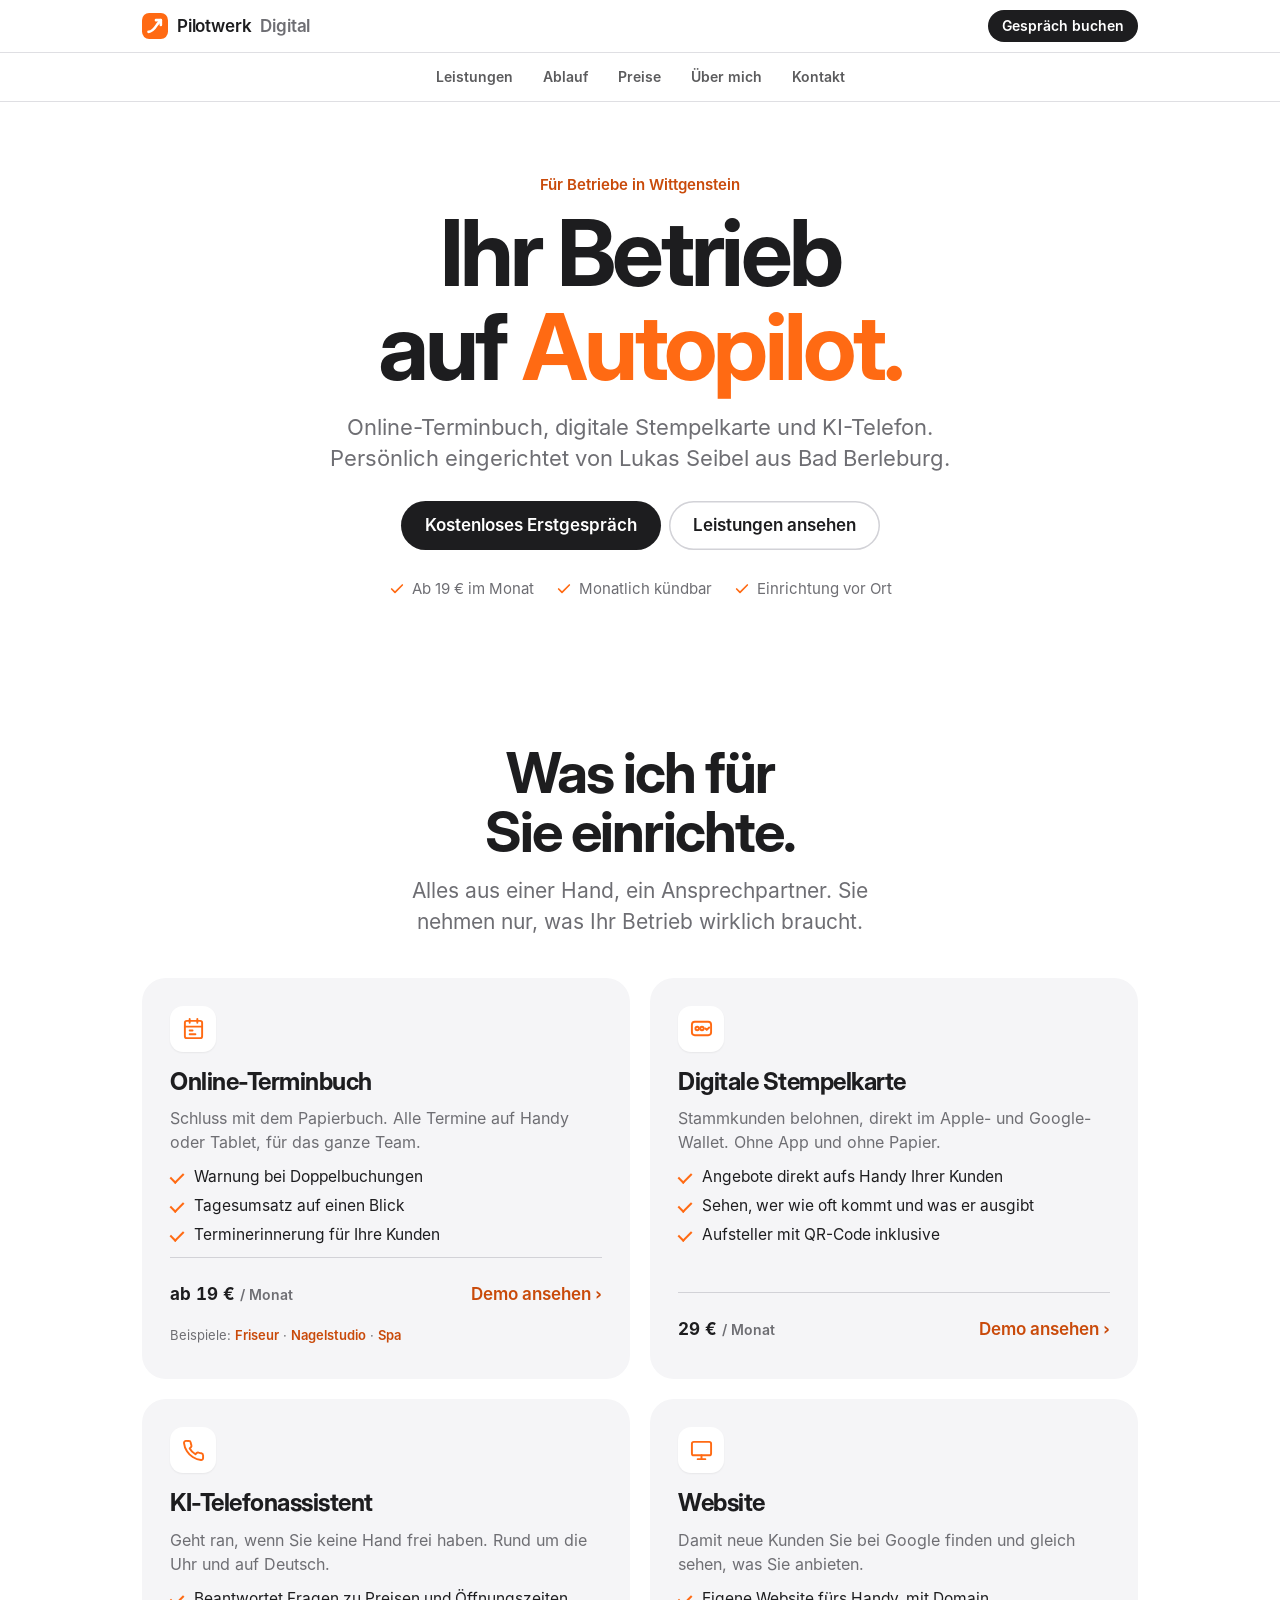
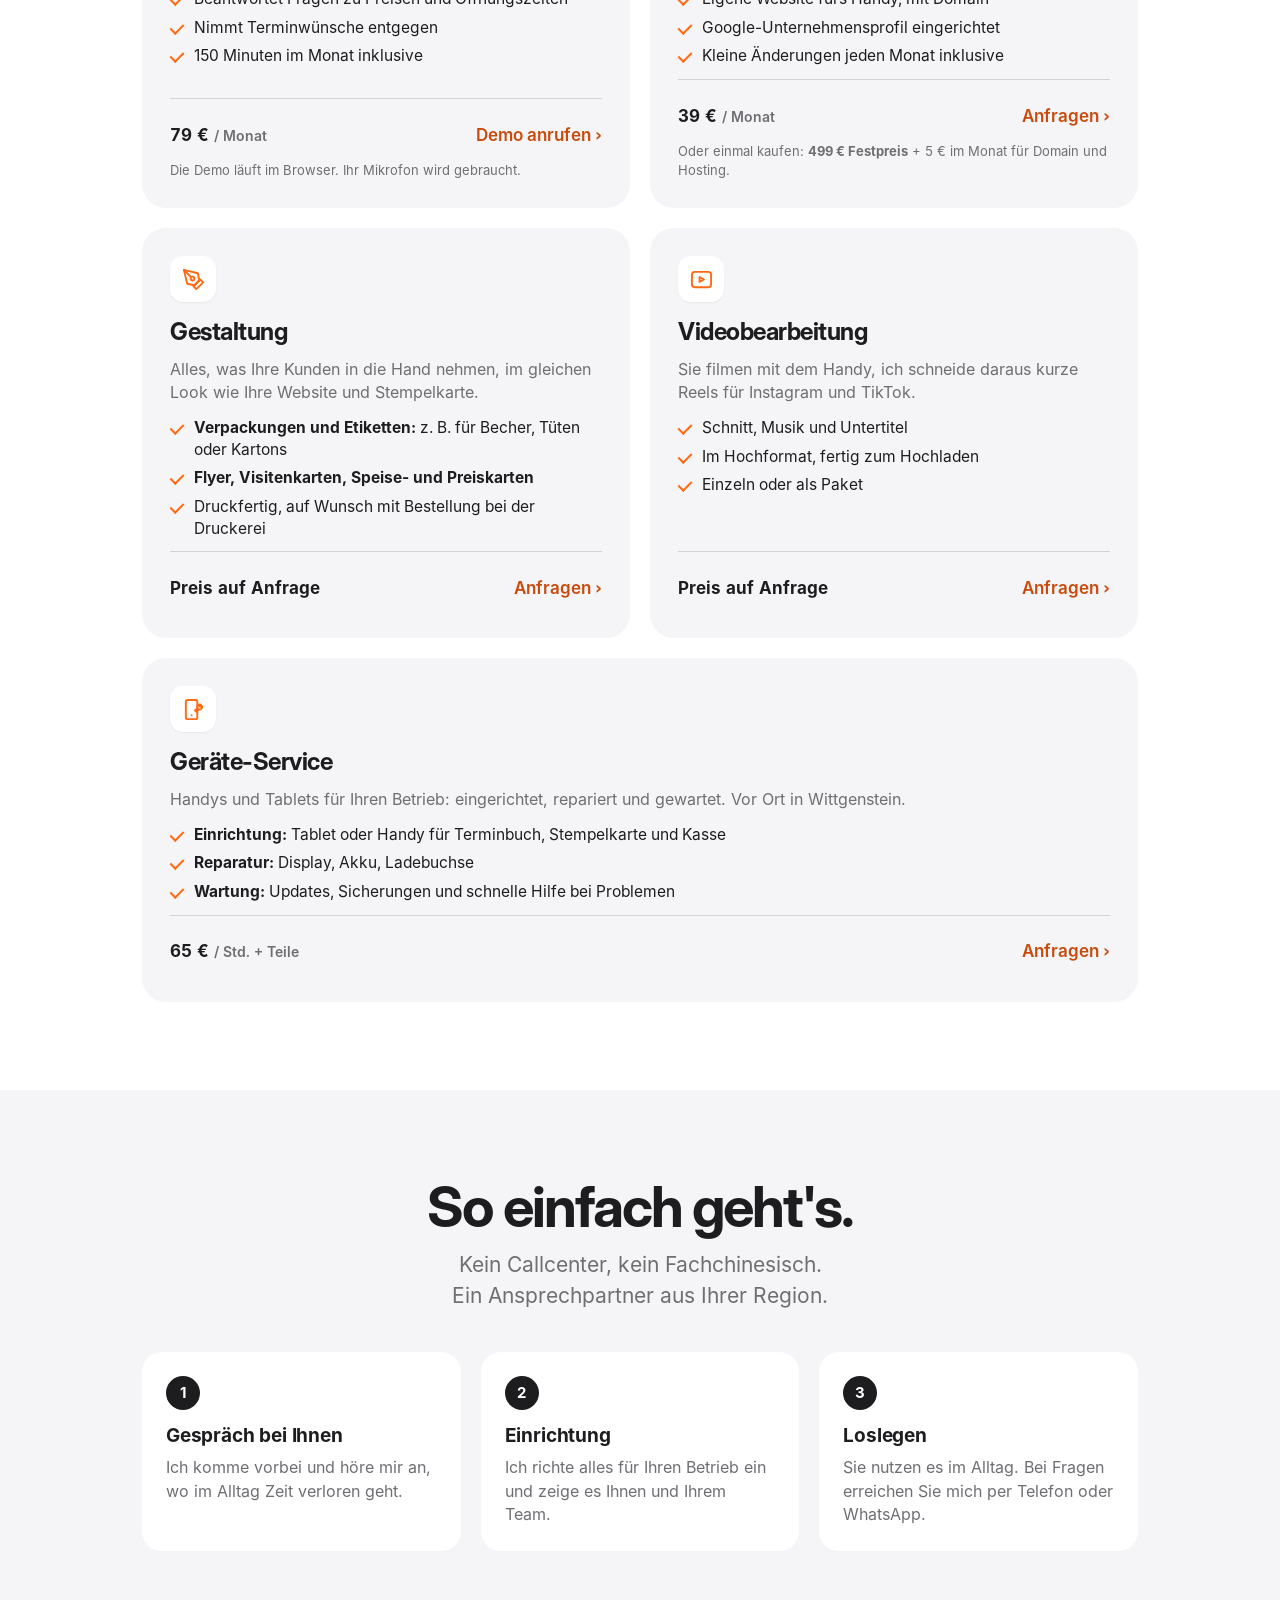
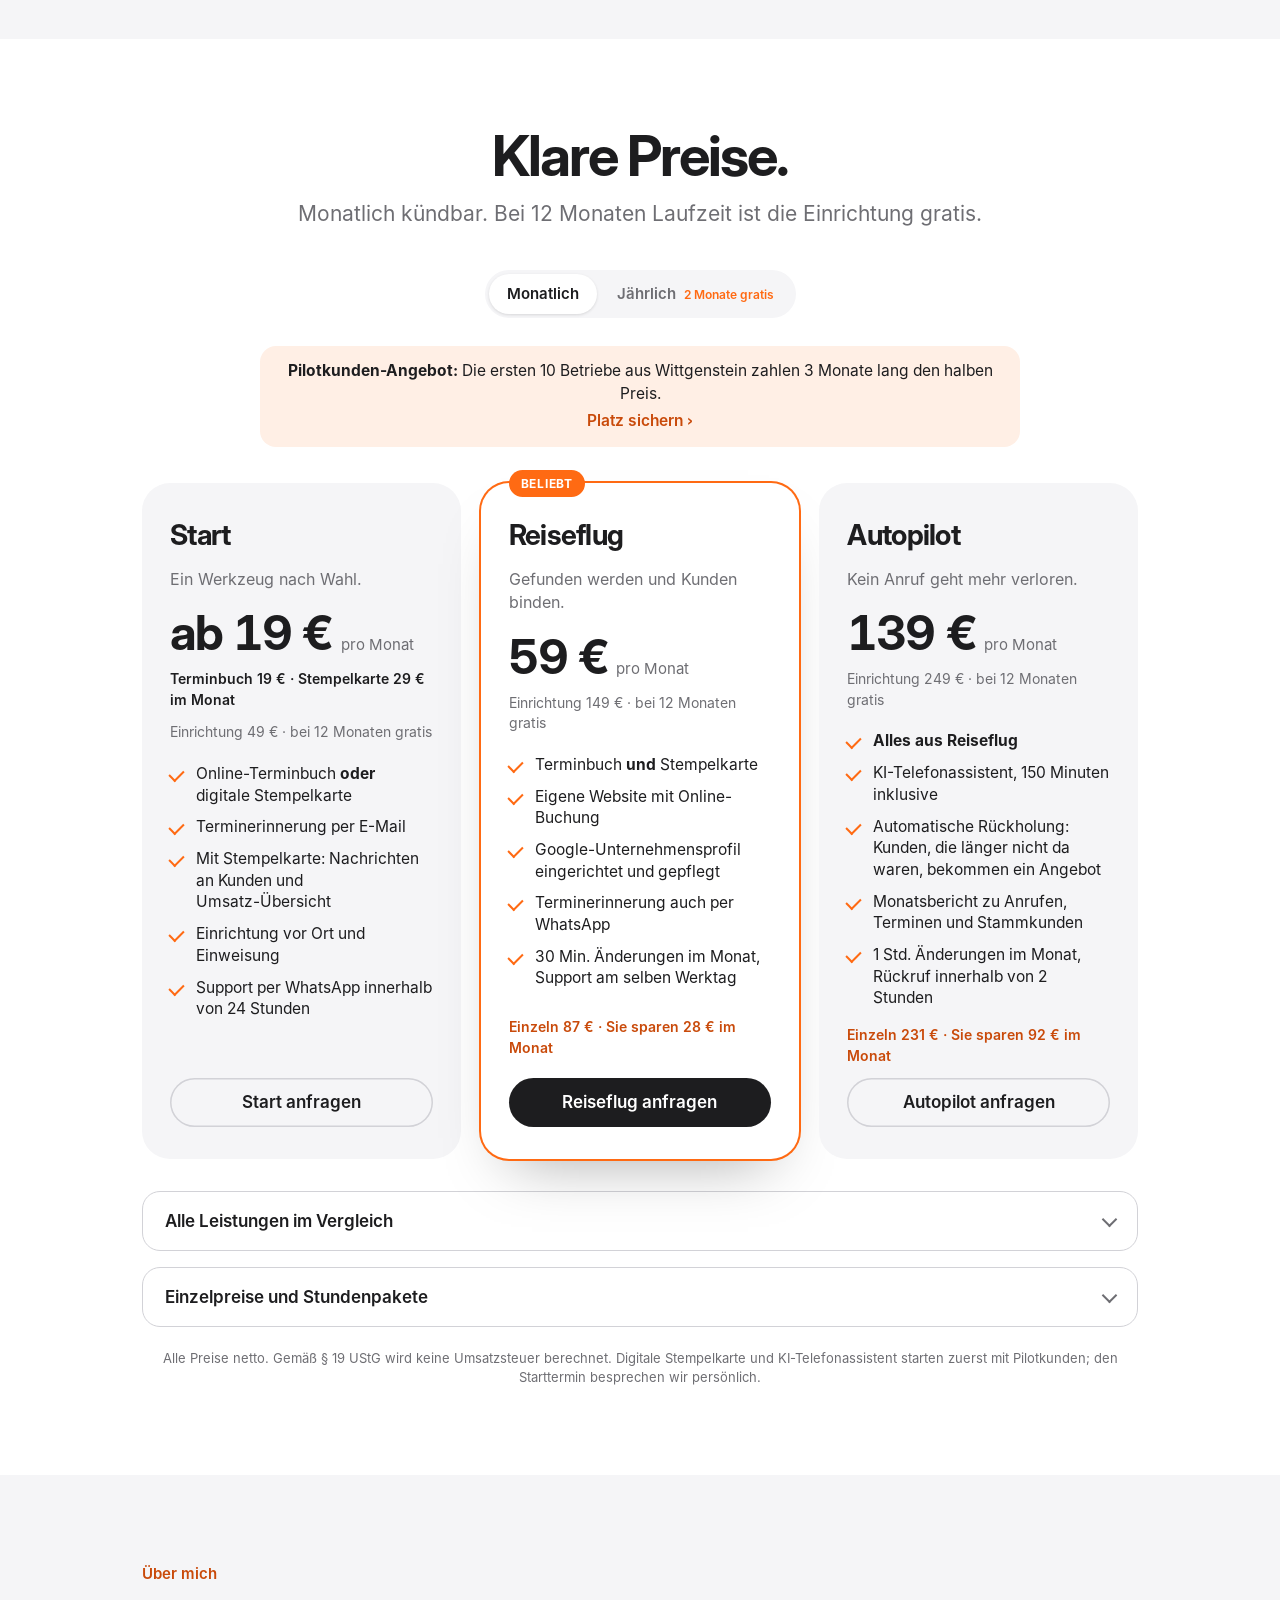
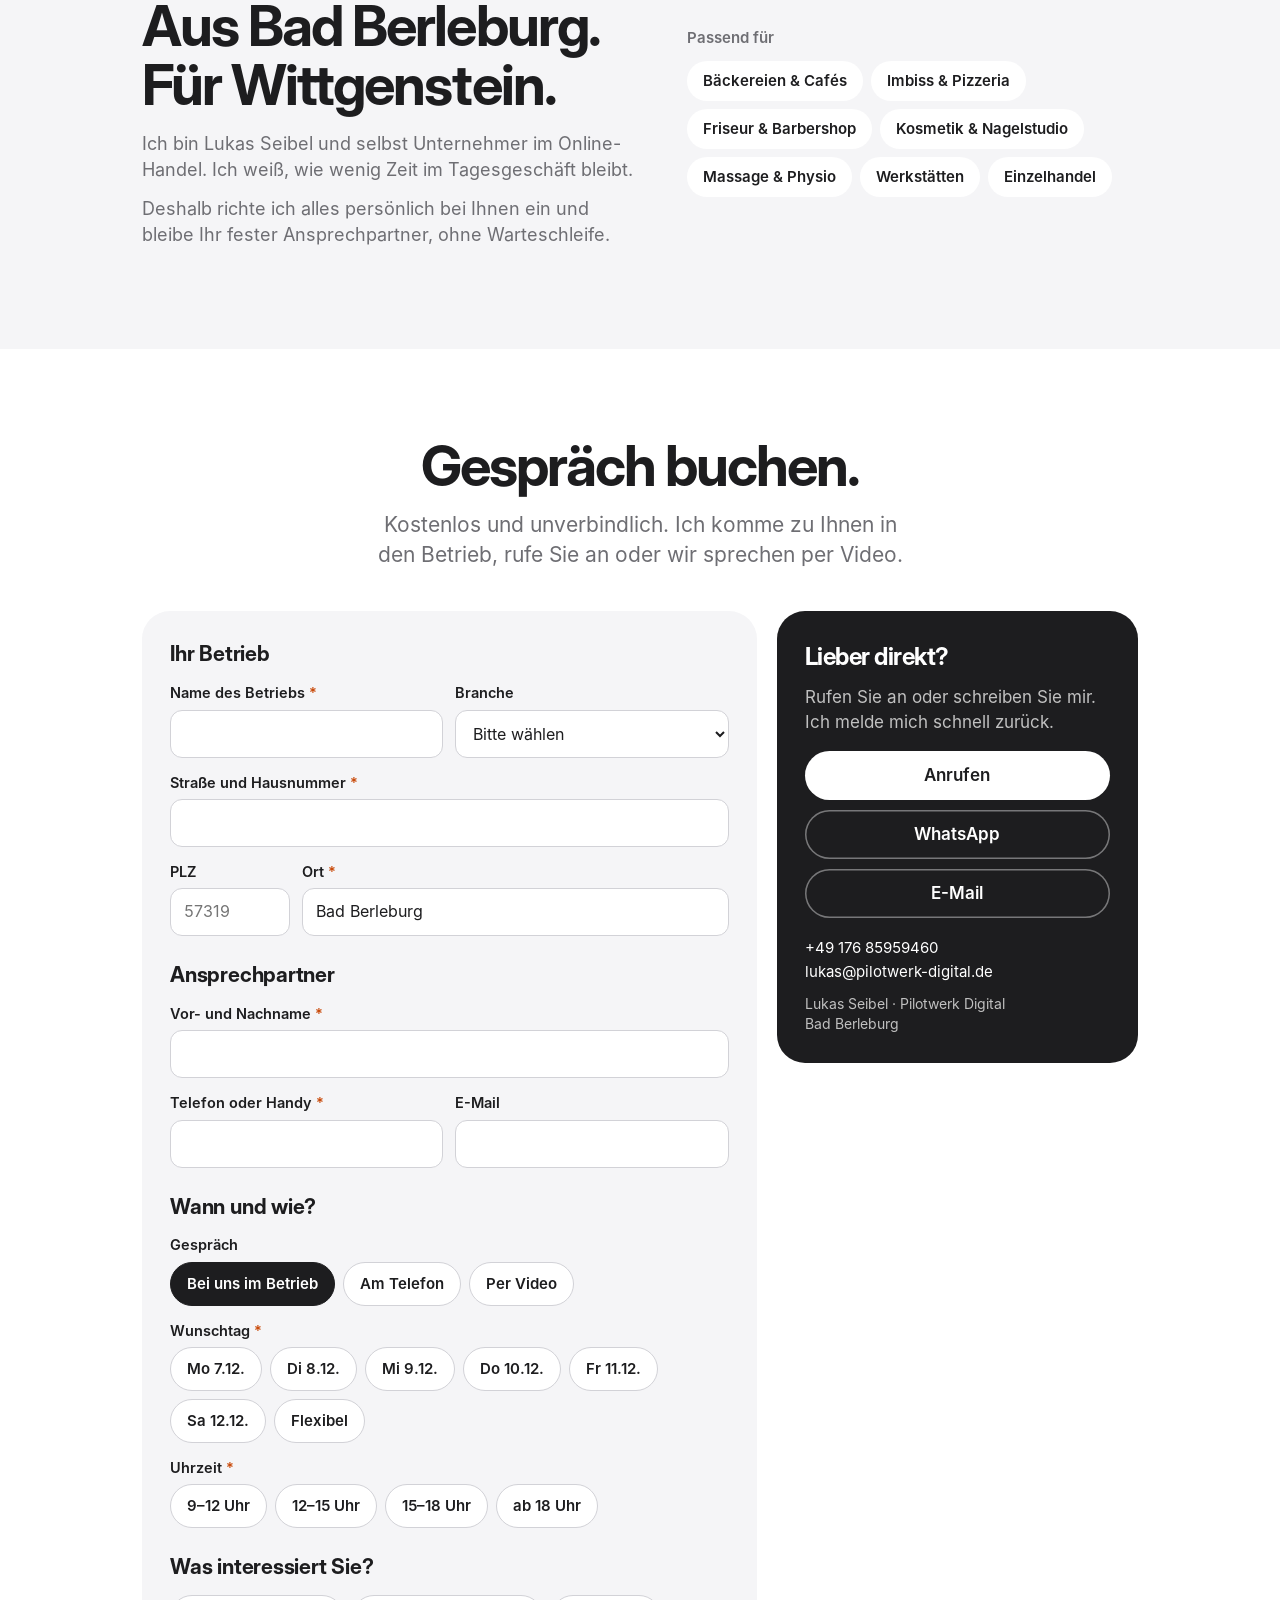
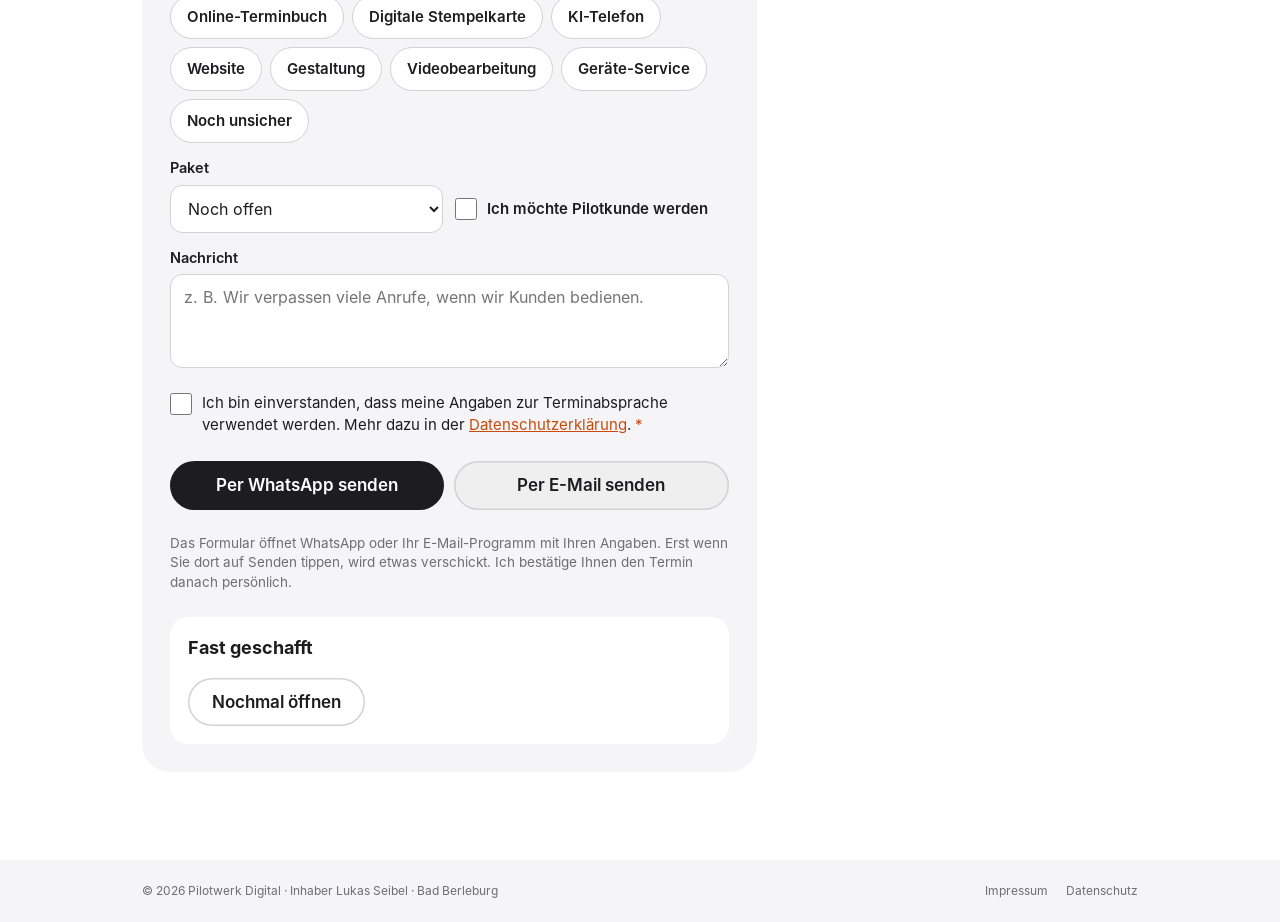
==== commit 01319413: "Leistung Gestaltung: Verpackungen, Etiketten, Flyer, Visitenkarten, Speisekarten Co-Authored-By: Cla" ====
--- a/index.html
+++ b/index.html
@@ -4,7 +4,7 @@
 <meta charset="utf-8">
 <meta name="viewport" content="width=device-width,initial-scale=1,viewport-fit=cover">
 <title>Pilotwerk Digital – Ihr Betrieb auf Autopilot</title>
-<meta name="description" content="Online-Terminbuch, digitale Stempelkarte, KI-Telefonassistent, Website, Videobearbeitung und Geräte-Service für Betriebe in Bad Berleburg und Wittgenstein. Persönlich eingerichtet, monatlich kündbar.">
+<meta name="description" content="Online-Terminbuch, digitale Stempelkarte, KI-Telefonassistent, Website, Gestaltung, Videobearbeitung und Geräte-Service für Betriebe in Bad Berleburg und Wittgenstein. Persönlich eingerichtet, monatlich kündbar.">
 <meta name="theme-color" content="#FFFFFF" media="(prefers-color-scheme: light)">
 <meta name="theme-color" content="#000000" media="(prefers-color-scheme: dark)">
 <link rel="icon" href="/assets/favicon.svg" type="image/svg+xml">
@@ -107,6 +107,18 @@
           </ul>
           <div class="foot"><b>39 € <small>/ Monat</small></b><a href="#kontakt" data-int="Website">Anfragen ›</a></div>
           <p class="note">Oder einmal kaufen: <b>499 € Festpreis</b> + 5 € im Monat für Domain und Hosting.</p>
+        </article>
+
+        <article class="card" id="gestaltung">
+          <span class="ic"><svg viewBox="0 0 24 24" aria-hidden="true" fill="none" stroke="currentColor" stroke-width="2" stroke-linecap="round" stroke-linejoin="round"><path d="M12 19l7-7 3 3-7 7-3-3z"/><path d="M18 13l-1.5-7.5L2 2l3.5 14.5L13 18l5-5z"/><path d="M2 2l7.6 7.6"/><circle cx="11" cy="11" r="2"/></svg></span>
+          <h3>Gestaltung</h3>
+          <p>Alles, was Ihre Kunden in die Hand nehmen, im gleichen Look wie Ihre Website und Stempelkarte.</p>
+          <ul class="ticks">
+            <li><b>Verpackungen und Etiketten:</b> z. B. für Becher, Tüten oder Kartons</li>
+            <li><b>Flyer, Visitenkarten, Speise- und Preiskarten</b></li>
+            <li>Druckfertig, auf Wunsch mit Bestellung bei der Druckerei</li>
+          </ul>
+          <div class="foot"><b>Preis auf Anfrage</b><a href="#kontakt" data-int="Gestaltung">Anfragen ›</a></div>
         </article>
 
         <article class="card" id="videos">
@@ -254,6 +266,7 @@
             <li><span>Website-Abo (Onepager, Domain, Hosting, 30 Min. Änderungen)</span><b>39 € / Monat</b></li>
             <li><span>Website zum Festpreis (Onepager, gehört Ihnen, Änderungen nach Aufwand)</span><b>499 € einmalig</b></li>
             <li><span>Domain (.de) und Hosting bei einem deutschen Anbieter, zur Festpreis-Website</span><b>5 € / Monat</b></li>
+            <li><span>Gestaltung: Verpackungen, Etiketten, Flyer, Visitenkarten, Speise- und Preiskarten</span><b>auf Anfrage</b></li>
             <li><span>Videobearbeitung: Reels für Instagram und TikTok</span><b>auf Anfrage</b></li>
             <li><span>Geräte-Service: Einrichtung, Reparatur und Wartung von Handys und Tablets (Ersatzteile extra)</span><b>65 € / Std.</b></li>
             <li><span>Anpassungen, Einzelstunde</span><b>65 €</b></li>
@@ -341,6 +354,7 @@
               <label class="pillc"><input type="checkbox" name="int" value="Digitale Stempelkarte"><span>Digitale Stempelkarte</span></label>
               <label class="pillc"><input type="checkbox" name="int" value="KI-Telefonassistent"><span>KI-Telefon</span></label>
               <label class="pillc"><input type="checkbox" name="int" value="Website"><span>Website</span></label>
+              <label class="pillc"><input type="checkbox" name="int" value="Gestaltung"><span>Gestaltung</span></label>
               <label class="pillc"><input type="checkbox" name="int" value="Videobearbeitung"><span>Videobearbeitung</span></label>
               <label class="pillc"><input type="checkbox" name="int" value="Geräte-Service"><span>Geräte-Service</span></label>
               <label class="pillc"><input type="checkbox" name="int" value="Noch unsicher"><span>Noch unsicher</span></label>
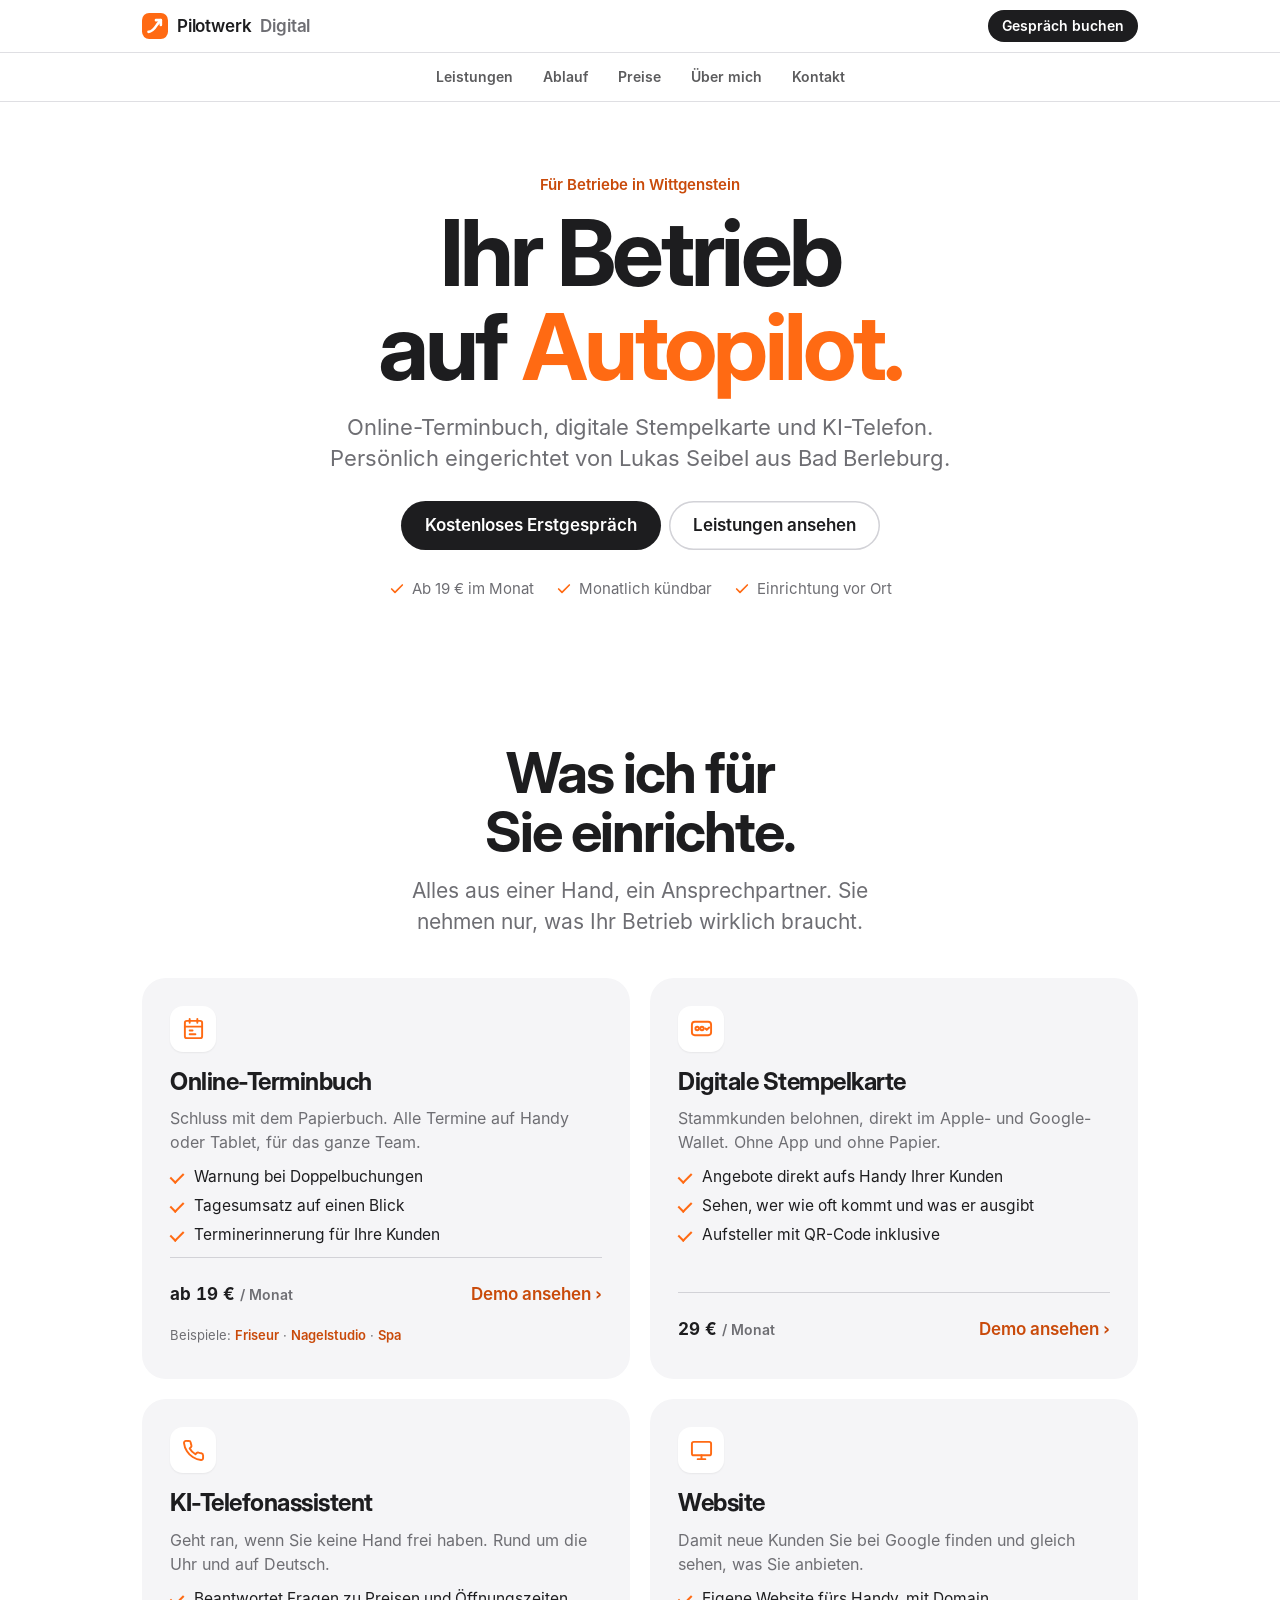
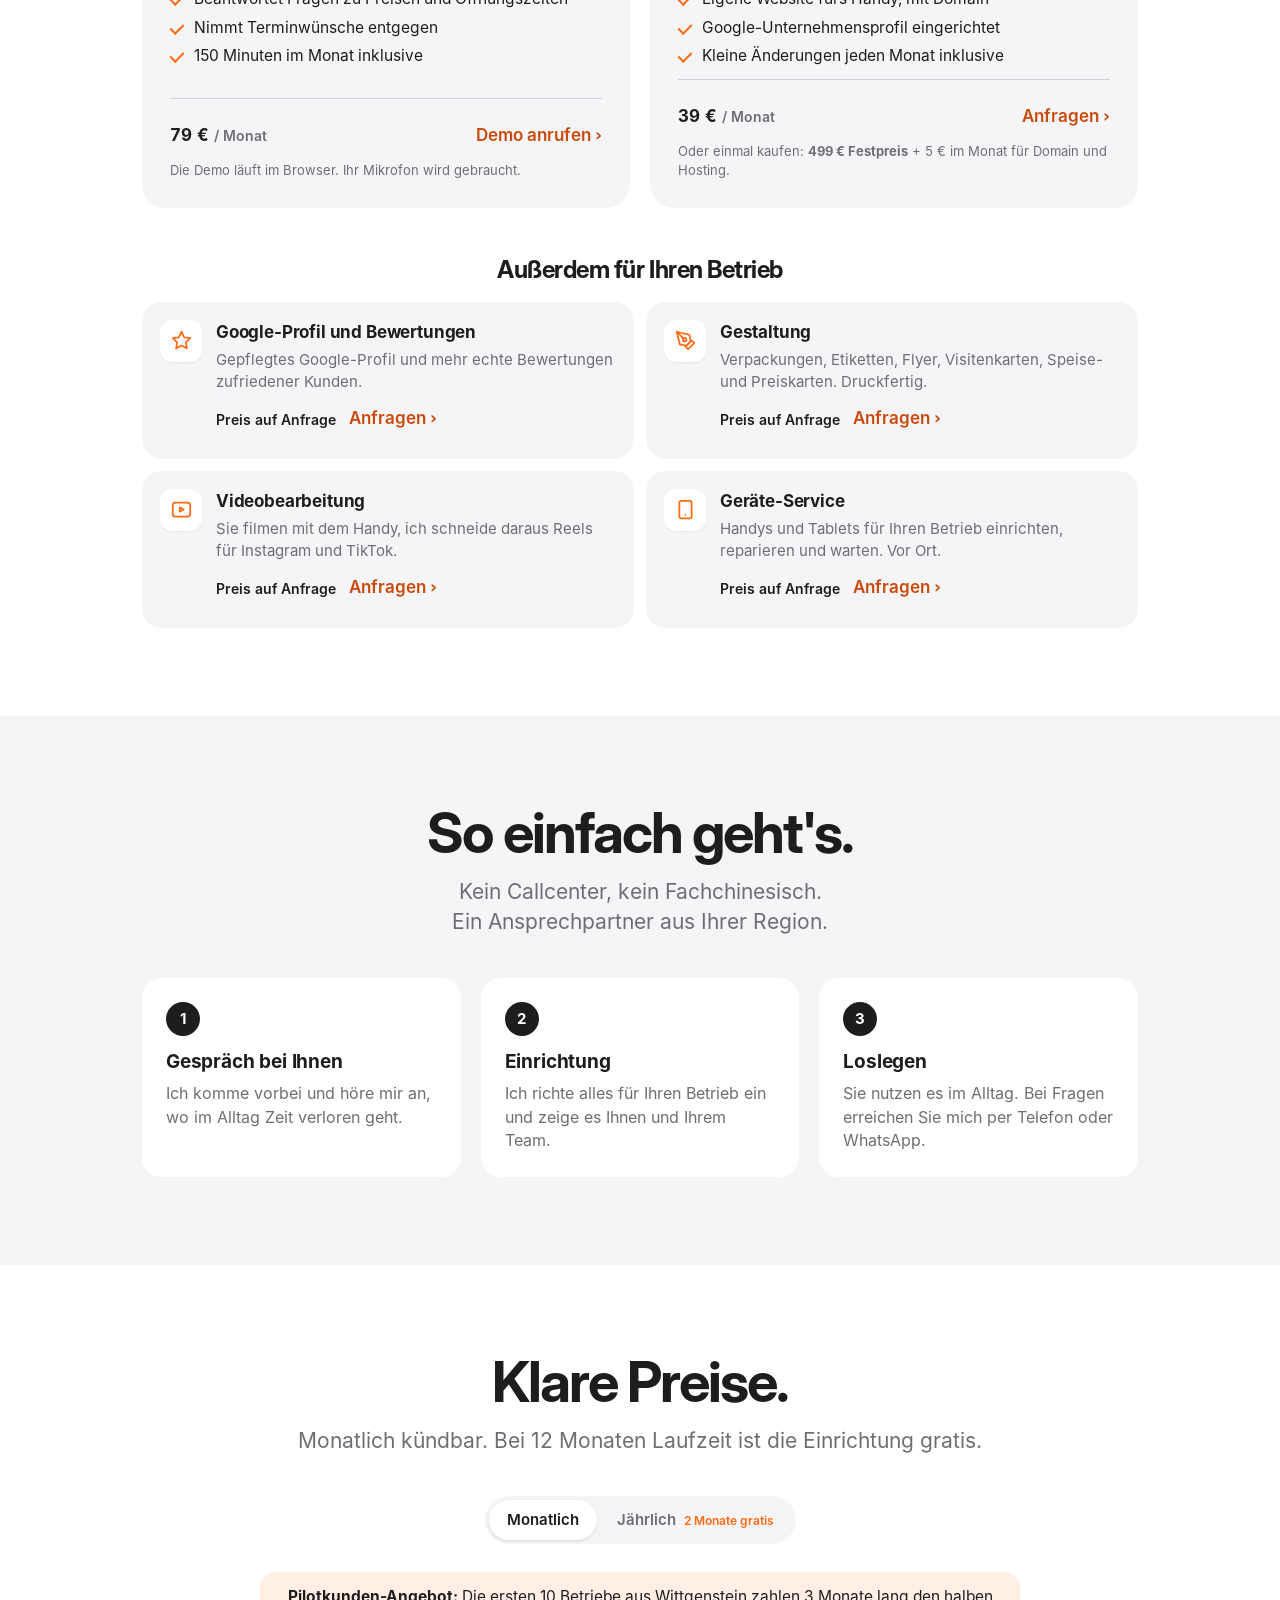
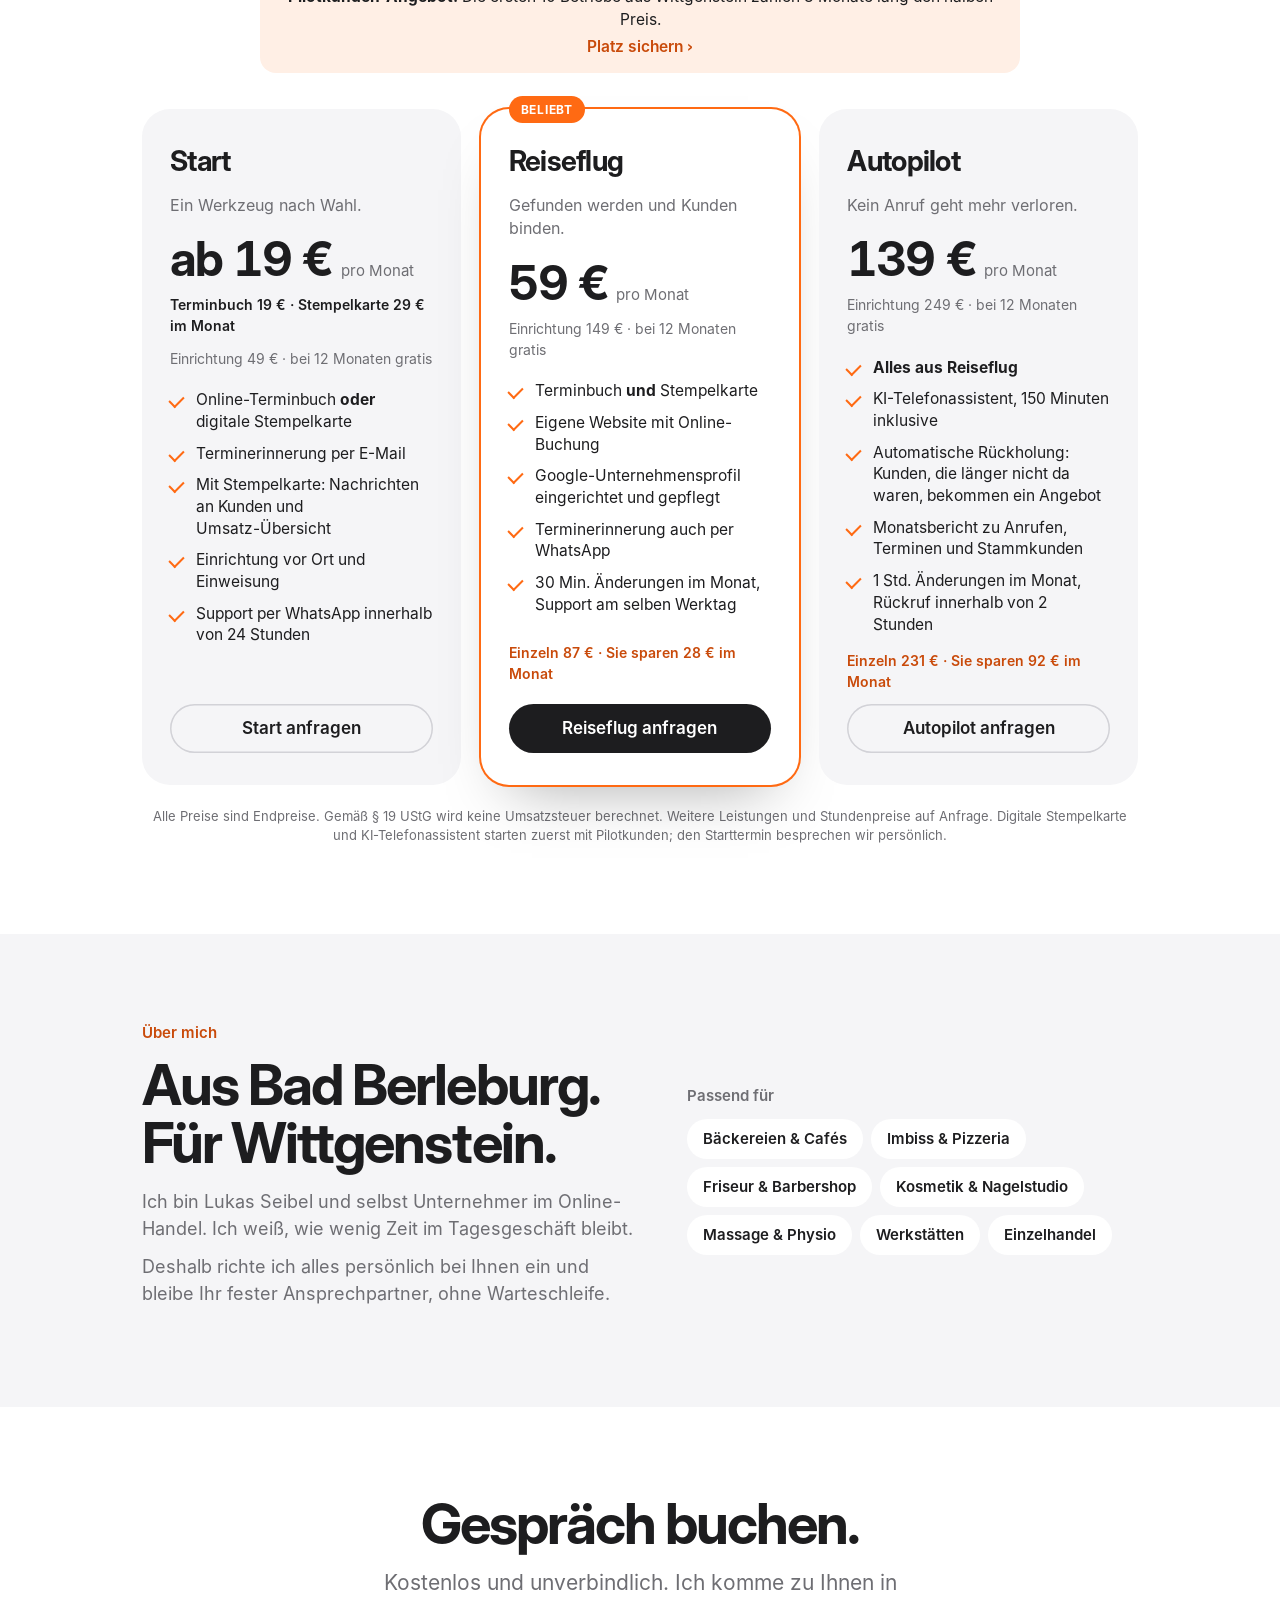
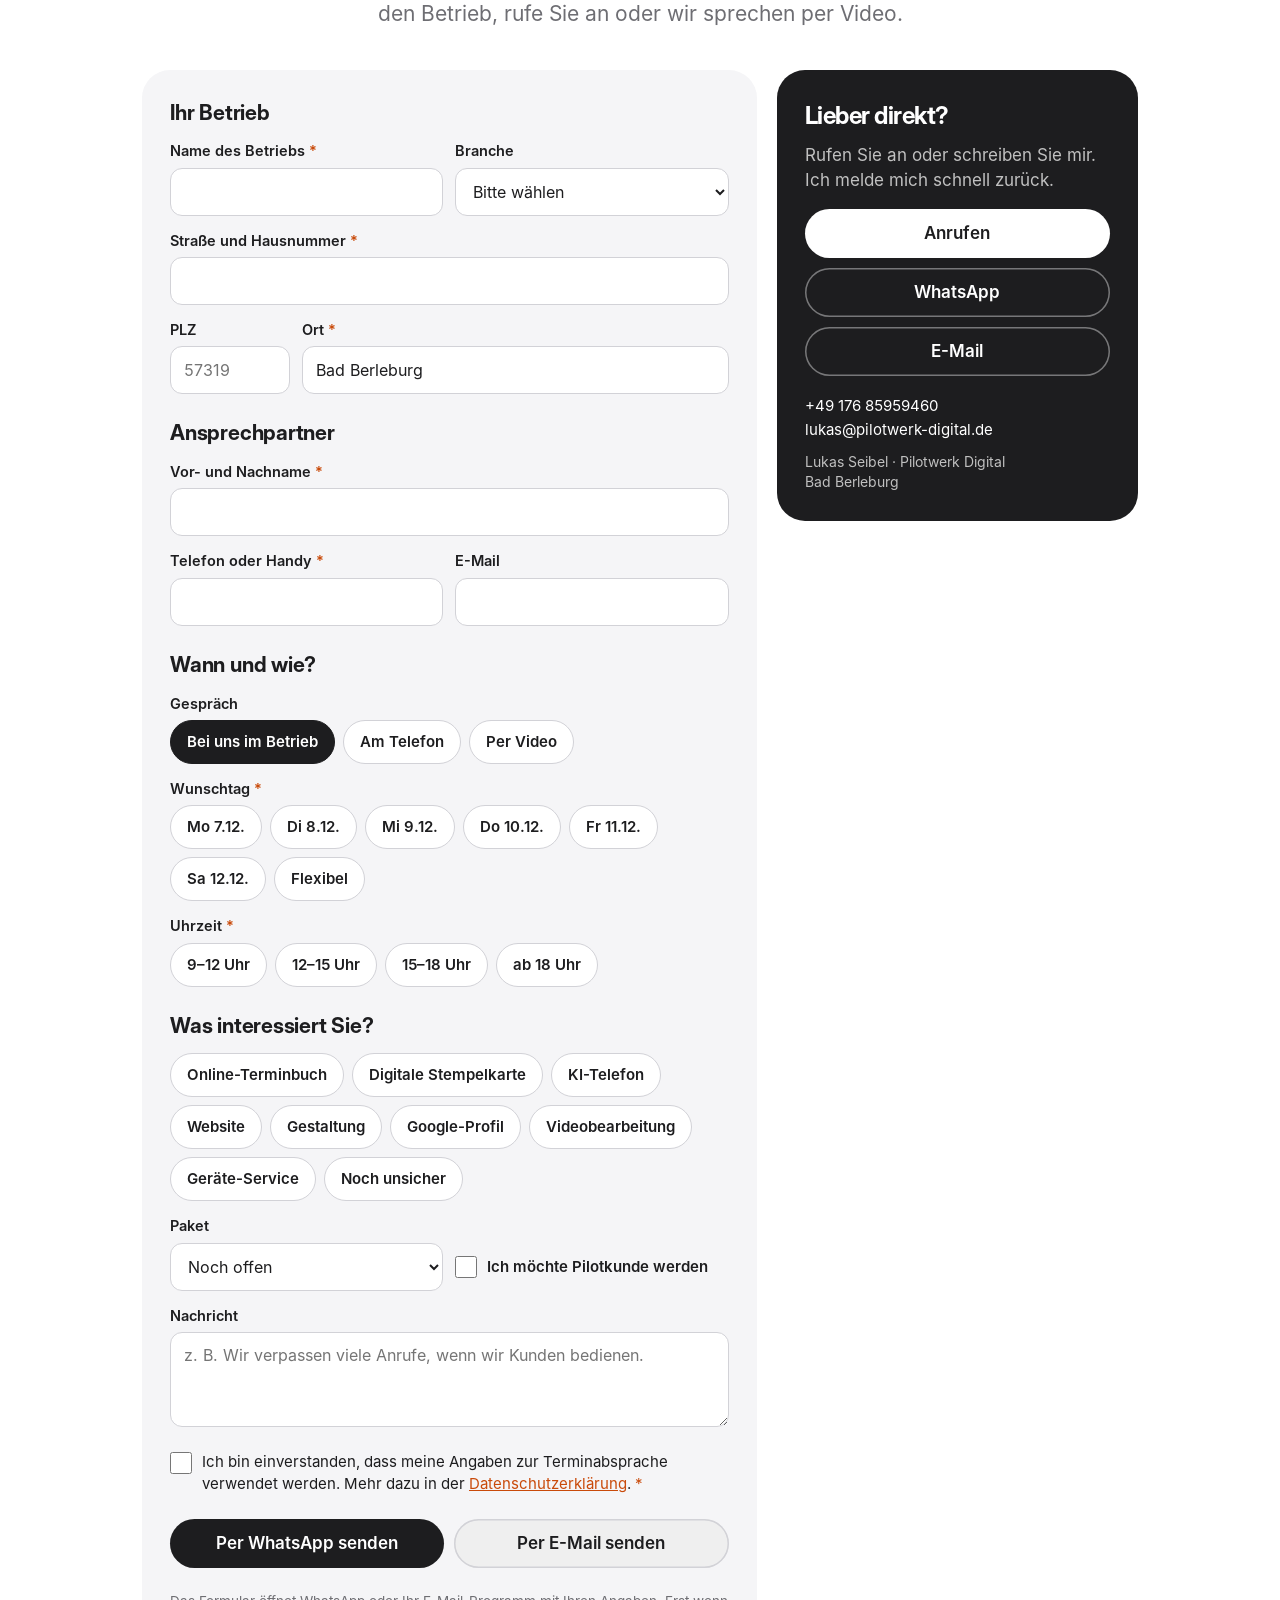
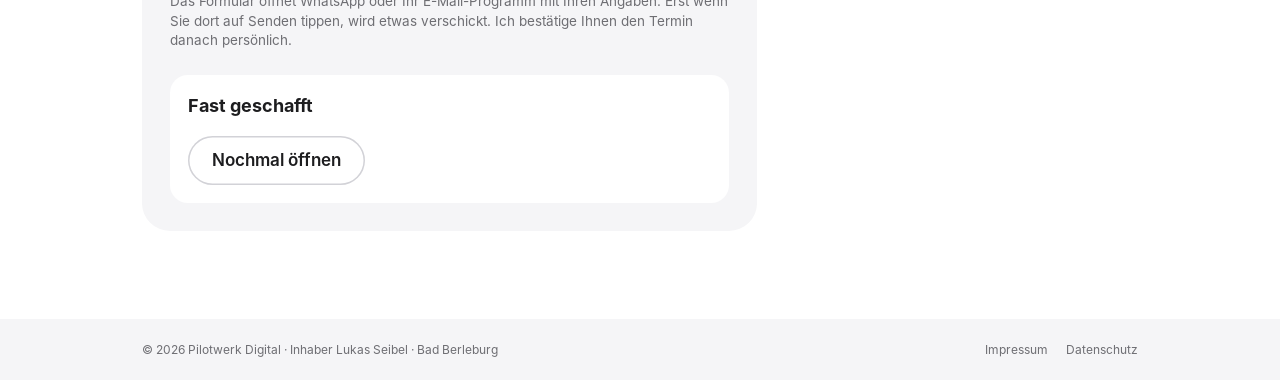
==== commit 8c0d3567: "Website schlichter: vier Hauptleistungen mit Preis, weitere Leistungen auf Anfrage, Google-Profil er" ====
--- a/index.html
+++ b/index.html
@@ -4,7 +4,7 @@
 <meta charset="utf-8">
 <meta name="viewport" content="width=device-width,initial-scale=1,viewport-fit=cover">
 <title>Pilotwerk Digital – Ihr Betrieb auf Autopilot</title>
-<meta name="description" content="Online-Terminbuch, digitale Stempelkarte, KI-Telefonassistent, Website, Gestaltung, Videobearbeitung und Geräte-Service für Betriebe in Bad Berleburg und Wittgenstein. Persönlich eingerichtet, monatlich kündbar.">
+<meta name="description" content="Online-Terminbuch, digitale Stempelkarte, KI-Telefonassistent, Website, Google-Profil, Gestaltung, Videobearbeitung und Geräte-Service für Betriebe in Bad Berleburg und Wittgenstein. Persönlich eingerichtet, monatlich kündbar.">
 <meta name="theme-color" content="#FFFFFF" media="(prefers-color-scheme: light)">
 <meta name="theme-color" content="#000000" media="(prefers-color-scheme: dark)">
 <link rel="icon" href="/assets/favicon.svg" type="image/svg+xml">
@@ -109,42 +109,26 @@
           <p class="note">Oder einmal kaufen: <b>499 € Festpreis</b> + 5 € im Monat für Domain und Hosting.</p>
         </article>
 
-        <article class="card" id="gestaltung">
+      </div>
+
+      <h3 class="more-h">Außerdem für Ihren Betrieb</h3>
+      <div class="extra-grid">
+        <article class="mini-card" id="google">
+          <span class="ic"><svg viewBox="0 0 24 24" aria-hidden="true" fill="none" stroke="currentColor" stroke-width="2" stroke-linecap="round" stroke-linejoin="round"><path d="M12 2l3.1 6.3 6.9 1-5 4.9 1.2 6.8L12 17.8 5.8 21l1.2-6.8-5-4.9 6.9-1z"/></svg></span>
+          <div><h4>Google-Profil und Bewertungen</h4><p>Gepflegtes Google-Profil und mehr echte Bewertungen zufriedener Kunden.</p><span class="pa">Preis auf Anfrage</span> <a href="#kontakt" data-int="Google-Profil und Bewertungen">Anfragen ›</a></div>
+        </article>
+        <article class="mini-card" id="gestaltung">
           <span class="ic"><svg viewBox="0 0 24 24" aria-hidden="true" fill="none" stroke="currentColor" stroke-width="2" stroke-linecap="round" stroke-linejoin="round"><path d="M12 19l7-7 3 3-7 7-3-3z"/><path d="M18 13l-1.5-7.5L2 2l3.5 14.5L13 18l5-5z"/><path d="M2 2l7.6 7.6"/><circle cx="11" cy="11" r="2"/></svg></span>
-          <h3>Gestaltung</h3>
-          <p>Alles, was Ihre Kunden in die Hand nehmen, im gleichen Look wie Ihre Website und Stempelkarte.</p>
-          <ul class="ticks">
-            <li><b>Verpackungen und Etiketten:</b> z. B. für Becher, Tüten oder Kartons</li>
-            <li><b>Flyer, Visitenkarten, Speise- und Preiskarten</b></li>
-            <li>Druckfertig, auf Wunsch mit Bestellung bei der Druckerei</li>
-          </ul>
-          <div class="foot"><b>Preis auf Anfrage</b><a href="#kontakt" data-int="Gestaltung">Anfragen ›</a></div>
-        </article>
-
-        <article class="card" id="videos">
+          <div><h4>Gestaltung</h4><p>Verpackungen, Etiketten, Flyer, Visitenkarten, Speise- und Preiskarten. Druckfertig.</p><span class="pa">Preis auf Anfrage</span> <a href="#kontakt" data-int="Gestaltung">Anfragen ›</a></div>
+        </article>
+        <article class="mini-card" id="videos">
           <span class="ic"><svg viewBox="0 0 24 24" aria-hidden="true" fill="none" stroke="currentColor" stroke-width="2" stroke-linecap="round" stroke-linejoin="round"><rect x="2" y="4" width="20" height="16" rx="3"/><path d="M10 9.5v5l4.5-2.5z"/></svg></span>
-          <h3>Videobearbeitung</h3>
-          <p>Sie filmen mit dem Handy, ich schneide daraus kurze Reels für Instagram und TikTok.</p>
-          <ul class="ticks">
-            <li>Schnitt, Musik und Untertitel</li>
-            <li>Im Hochformat, fertig zum Hochladen</li>
-            <li>Einzeln oder als Paket</li>
-          </ul>
-          <div class="foot"><b>Preis auf Anfrage</b><a href="#kontakt" data-int="Videobearbeitung">Anfragen ›</a></div>
-        </article>
-
-        <article class="card" id="geraete">
-          <span class="ic"><svg viewBox="0 0 24 24" aria-hidden="true" fill="none" stroke="currentColor" stroke-width="2" stroke-linecap="round" stroke-linejoin="round"><rect x="4" y="2" width="12" height="20" rx="2"/><path d="M10 18h.01"/><path d="M21 9.5a2.5 2.5 0 0 1-3.4 2.3L15 14.4l-1.4-1.4 2.6-2.6A2.5 2.5 0 0 1 19.5 7l-1.3 1.3.9.9 1.3-1.3c.4.4.6 1 .6 1.6z"/></svg></span>
-          <h3>Geräte-Service</h3>
-          <p>Handys und Tablets für Ihren Betrieb: eingerichtet, repariert und gewartet. Vor Ort in Wittgenstein.</p>
-          <ul class="ticks">
-            <li><b>Einrichtung:</b> Tablet oder Handy für Terminbuch, Stempelkarte und Kasse</li>
-            <li><b>Reparatur:</b> Display, Akku, Ladebuchse</li>
-            <li><b>Wartung:</b> Updates, Sicherungen und schnelle Hilfe bei Problemen</li>
-          </ul>
-          <div class="foot"><b>65 € <small>/ Std. + Teile</small></b><a href="#kontakt" data-int="Geräte-Service">Anfragen ›</a></div>
-        </article>
-
+          <div><h4>Videobearbeitung</h4><p>Sie filmen mit dem Handy, ich schneide daraus Reels für Instagram und TikTok.</p><span class="pa">Preis auf Anfrage</span> <a href="#kontakt" data-int="Videobearbeitung">Anfragen ›</a></div>
+        </article>
+        <article class="mini-card" id="geraete">
+          <span class="ic"><svg viewBox="0 0 24 24" aria-hidden="true" fill="none" stroke="currentColor" stroke-width="2" stroke-linecap="round" stroke-linejoin="round"><rect x="5" y="2" width="14" height="20" rx="2"/><path d="M12 18h.01"/></svg></span>
+          <div><h4>Geräte-Service</h4><p>Handys und Tablets für Ihren Betrieb einrichten, reparieren und warten. Vor Ort.</p><span class="pa">Preis auf Anfrage</span> <a href="#kontakt" data-int="Geräte-Service">Anfragen ›</a></div>
+        </article>
       </div>
     </div>
   </section>
@@ -227,57 +211,8 @@
         </article>
       </div>
 
-      <details class="more2">
-        <summary>Alle Leistungen im Vergleich</summary>
-        <div class="in">
-          <div class="cmp-wrap">
-            <table class="cmp">
-              <thead><tr><th scope="col"><span class="sr">Leistung</span></th><th scope="col">Start</th><th scope="col">Reiseflug</th><th scope="col">Autopilot</th></tr></thead>
-              <tbody>
-                <tr><th scope="row">Preis pro Monat</th><td>19 € / 29 €</td><td>59 €</td><td>139 €</td></tr>
-                <tr><th scope="row">Einrichtung (bei 12 Monaten gratis)</th><td>49 €</td><td>149 €</td><td>249 €</td></tr>
-                <tr><th scope="row">Online-Terminbuch</th><td>1 von 2</td><td class="y">✓</td><td class="y">✓</td></tr>
-                <tr><th scope="row">Terminerinnerung für Kunden</th><td>E-Mail</td><td>E-Mail + WhatsApp</td><td>E-Mail + WhatsApp</td></tr>
-                <tr><th scope="row">Digitale Stempelkarte</th><td>1 von 2</td><td class="y">✓</td><td class="y">✓</td></tr>
-                <tr><th scope="row">Nachrichten an Kunden</th><td>mit Stempelkarte</td><td class="y">✓</td><td class="y">✓</td></tr>
-                <tr><th scope="row">Übersicht Kunden und Umsatz</th><td>mit Stempelkarte</td><td class="y">✓</td><td class="y">✓</td></tr>
-                <tr><th scope="row">Website mit eigener Domain</th><td class="n">–</td><td class="y">✓</td><td class="y">✓</td></tr>
-                <tr><th scope="row">Online-Buchung für Kunden</th><td class="n">–</td><td class="y">✓</td><td class="y">✓</td></tr>
-                <tr><th scope="row">Google-Unternehmensprofil</th><td class="n">–</td><td class="y">✓</td><td class="y">✓</td></tr>
-                <tr><th scope="row">KI-Telefonassistent (150 Min.)</th><td class="n">–</td><td class="n">–</td><td class="y">✓</td></tr>
-                <tr><th scope="row">Automatische Rückholung</th><td class="n">–</td><td class="n">–</td><td class="y">✓</td></tr>
-                <tr><th scope="row">Änderungen inklusive</th><td class="n">–</td><td>30 Min./Monat</td><td>1 Std./Monat</td></tr>
-                <tr><th scope="row">Monatsbericht</th><td class="n">–</td><td class="n">–</td><td class="y">✓</td></tr>
-                <tr><th scope="row">Support</th><td>24 Std.</td><td>selber Werktag</td><td>Rückruf in 2 Std.</td></tr>
-                <tr><th scope="row">Check vor Ort</th><td>bei Einrichtung</td><td>1× pro Quartal</td><td>1× pro Quartal</td></tr>
-              </tbody>
-            </table>
-          </div>
-        </div>
-      </details>
-
-      <details class="more2">
-        <summary>Einzelpreise und Stundenpakete</summary>
-        <div class="in">
-          <ul class="rows">
-            <li><span>Online-Terminbuch (Team-Kalender, Erinnerung per E-Mail)</span><b>19 € / Monat</b></li>
-            <li><span>Digitale Stempelkarte (Wallet-Karte, Nachrichten an Kunden, Übersicht über Kunden und Umsatz)</span><b>29 € / Monat</b></li>
-            <li><span>KI-Telefonassistent (150 Min., danach 0,30 € pro Min.)</span><b>79 € / Monat</b></li>
-            <li><span>Website-Abo (Onepager, Domain, Hosting, 30 Min. Änderungen)</span><b>39 € / Monat</b></li>
-            <li><span>Website zum Festpreis (Onepager, gehört Ihnen, Änderungen nach Aufwand)</span><b>499 € einmalig</b></li>
-            <li><span>Domain (.de) und Hosting bei einem deutschen Anbieter, zur Festpreis-Website</span><b>5 € / Monat</b></li>
-            <li><span>Gestaltung: Verpackungen, Etiketten, Flyer, Visitenkarten, Speise- und Preiskarten</span><b>auf Anfrage</b></li>
-            <li><span>Videobearbeitung: Reels für Instagram und TikTok</span><b>auf Anfrage</b></li>
-            <li><span>Geräte-Service: Einrichtung, Reparatur und Wartung von Handys und Tablets (Ersatzteile extra)</span><b>65 € / Std.</b></li>
-            <li><span>Anpassungen, Einzelstunde</span><b>65 €</b></li>
-            <li><span>5-Stunden-Paket (59 € pro Std.)</span><b>295 €</b></li>
-            <li><span>10-Stunden-Paket (55 € pro Std.)</span><b>550 €</b></li>
-            <li><span>Empfehlungsbonus: Sie empfehlen einen Betrieb</span><b>1 Monat gratis</b></li>
-          </ul>
-        </div>
-      </details>
-
-      <p class="fine">Alle Preise netto. Gemäß § 19 UStG wird keine Umsatzsteuer berechnet. Digitale Stempelkarte und KI-Telefonassistent starten zuerst mit Pilotkunden; den Starttermin besprechen wir persönlich.</p>
+
+      <p class="fine">Alle Preise sind Endpreise. Gemäß § 19 UStG wird keine Umsatzsteuer berechnet. Weitere Leistungen und Stundenpreise auf Anfrage. Digitale Stempelkarte und KI-Telefonassistent starten zuerst mit Pilotkunden; den Starttermin besprechen wir persönlich.</p>
     </div>
   </section>
 
@@ -355,6 +290,7 @@
               <label class="pillc"><input type="checkbox" name="int" value="KI-Telefonassistent"><span>KI-Telefon</span></label>
               <label class="pillc"><input type="checkbox" name="int" value="Website"><span>Website</span></label>
               <label class="pillc"><input type="checkbox" name="int" value="Gestaltung"><span>Gestaltung</span></label>
+              <label class="pillc"><input type="checkbox" name="int" value="Google-Profil und Bewertungen"><span>Google-Profil</span></label>
               <label class="pillc"><input type="checkbox" name="int" value="Videobearbeitung"><span>Videobearbeitung</span></label>
               <label class="pillc"><input type="checkbox" name="int" value="Geräte-Service"><span>Geräte-Service</span></label>
               <label class="pillc"><input type="checkbox" name="int" value="Noch unsicher"><span>Noch unsicher</span></label>
--- a/assets/site.css
+++ b/assets/site.css
@@ -79,7 +79,7 @@
 .home section{padding-block:88px}
 .home section.alt{background:var(--bg2)}
 .home section[id]{scroll-margin-top:calc(36px + env(safe-area-inset-top,0px))}
-.home .card[id]{scroll-margin-top:calc(120px + env(safe-area-inset-top,0px))}
+.home .card[id],.home .mini-card[id]{scroll-margin-top:calc(120px + env(safe-area-inset-top,0px))}
 .home h2{font-size:clamp(34px,5.4vw,56px);max-width:16ch}
 .home .lead{margin-bottom:40px}
 @media (max-width:700px){.home section{padding-block:60px}.home section[id]{scroll-margin-top:calc(52px + env(safe-area-inset-top,0px))}.home .lead{margin-bottom:28px}}
@@ -262,3 +262,16 @@
 .direct .num a{text-decoration:none;color:var(--bg)}
 .direct .num a:hover{text-decoration:underline}
 .direct .who{font-size:14px;margin:0}
+
+/* Further services, compact */
+.more-h{font-family:var(--display);font-weight:700;font-size:24px;letter-spacing:-.02em;margin:44px 0 14px;text-align:center}
+.extra-grid{display:grid;grid-template-columns:repeat(2,minmax(0,1fr));gap:12px}
+@media (max-width:760px){.extra-grid{grid-template-columns:1fr}}
+.mini-card{background:var(--bg2);border-radius:20px;padding:18px;display:flex;gap:14px;align-items:flex-start;min-width:0}
+.mini-card .ic{width:42px;height:42px;border-radius:12px;background:var(--card);display:grid;place-items:center;color:var(--accent);flex:none;box-shadow:0 1px 2px rgba(0,0,0,.06)}
+.mini-card .ic svg{width:21px;height:21px}
+.mini-card h4{margin:0 0 4px;font-size:17px;letter-spacing:-.01em}
+.mini-card p{margin:0 0 4px;color:var(--muted);font-size:15px}
+.mini-card .pa{font-size:14px;font-weight:600}
+.mini-card a{color:var(--link);font-weight:600;text-decoration:none;display:inline-flex;align-items:center;min-height:44px;margin-left:8px}
+.mini-card a:hover{text-decoration:underline}
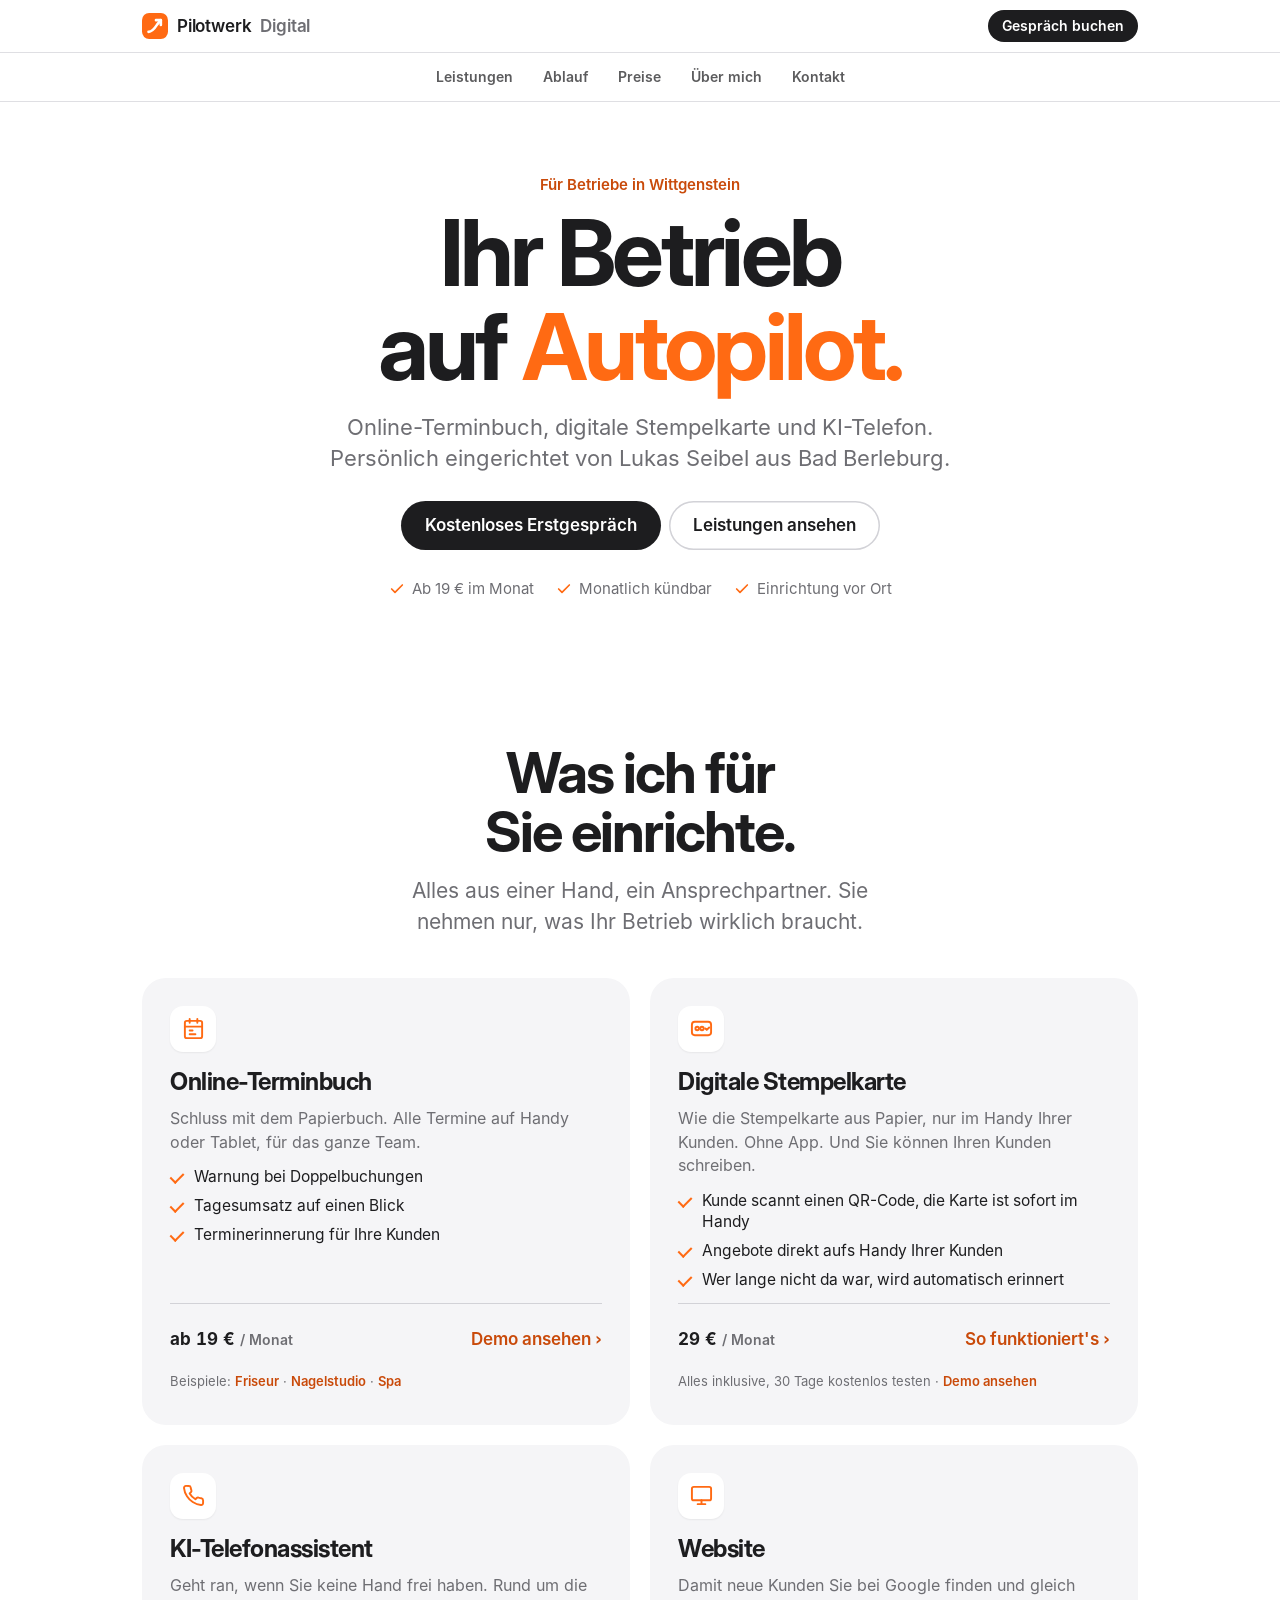
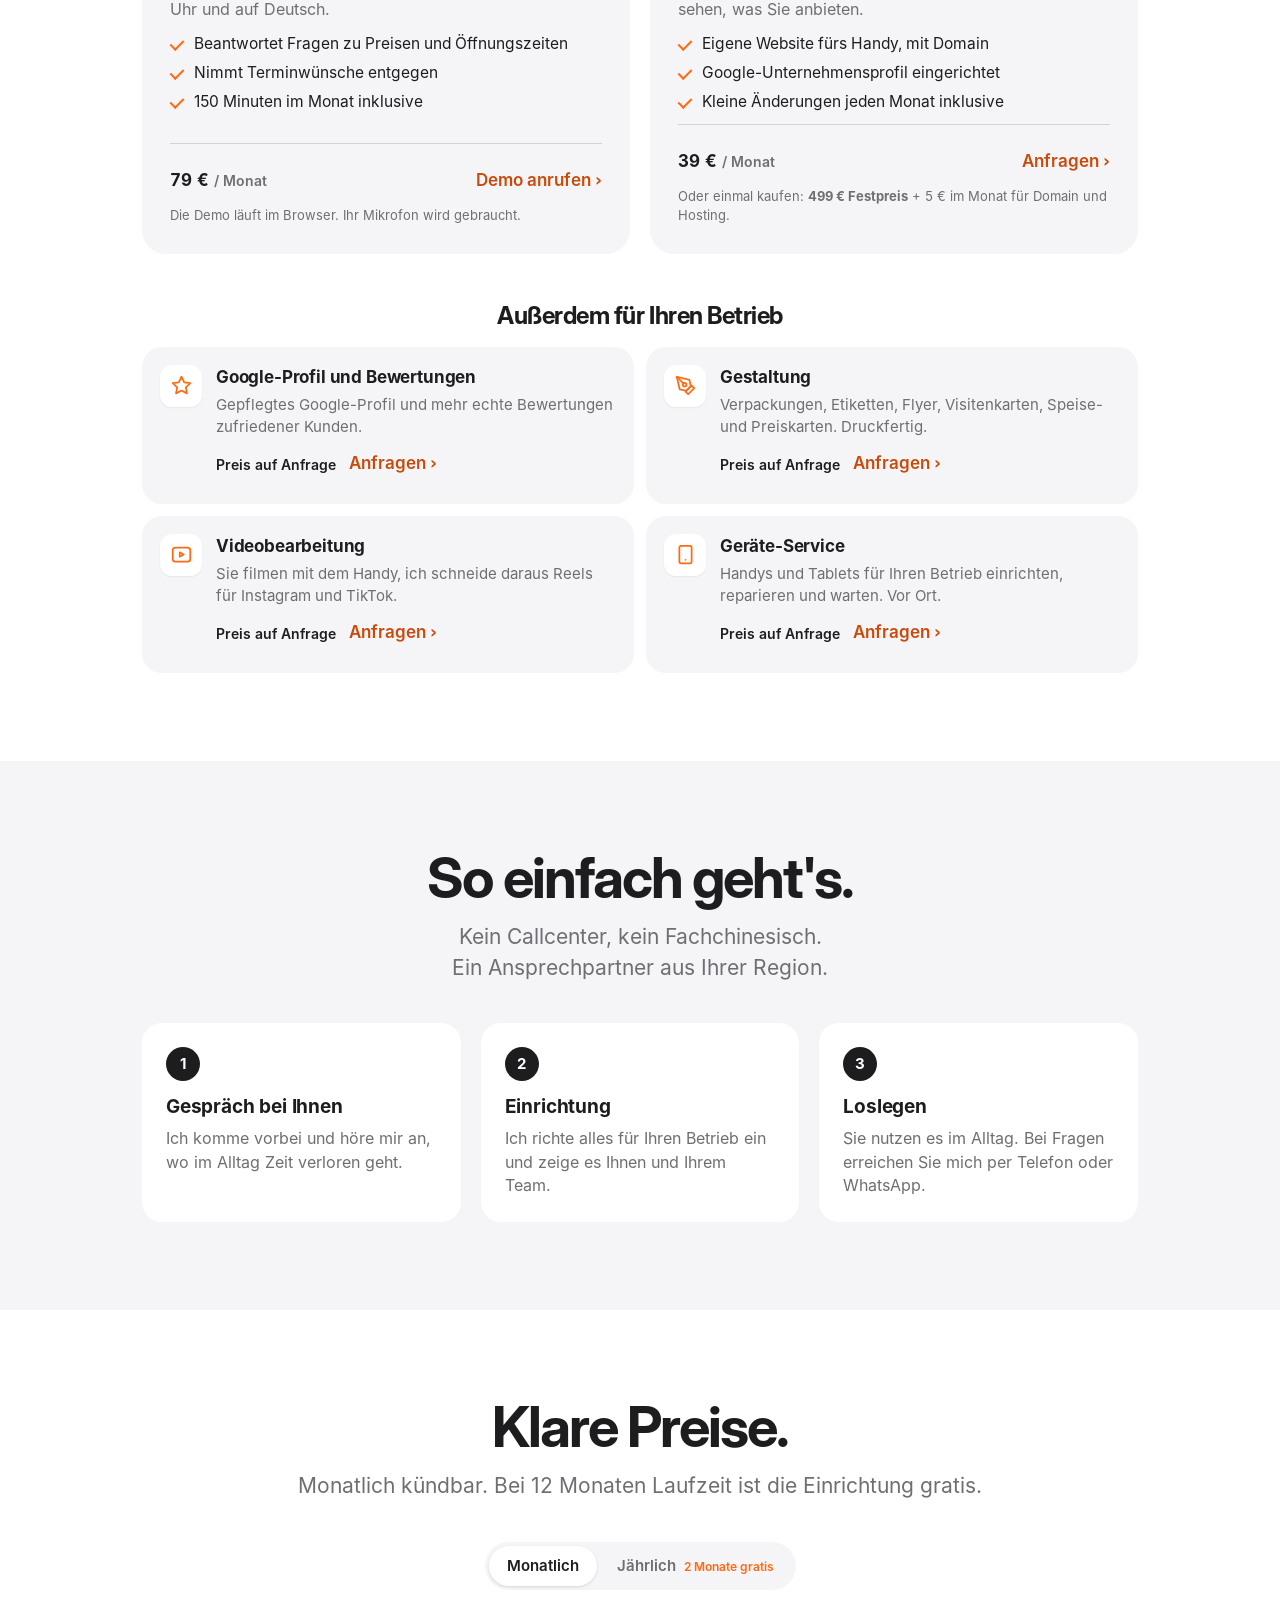
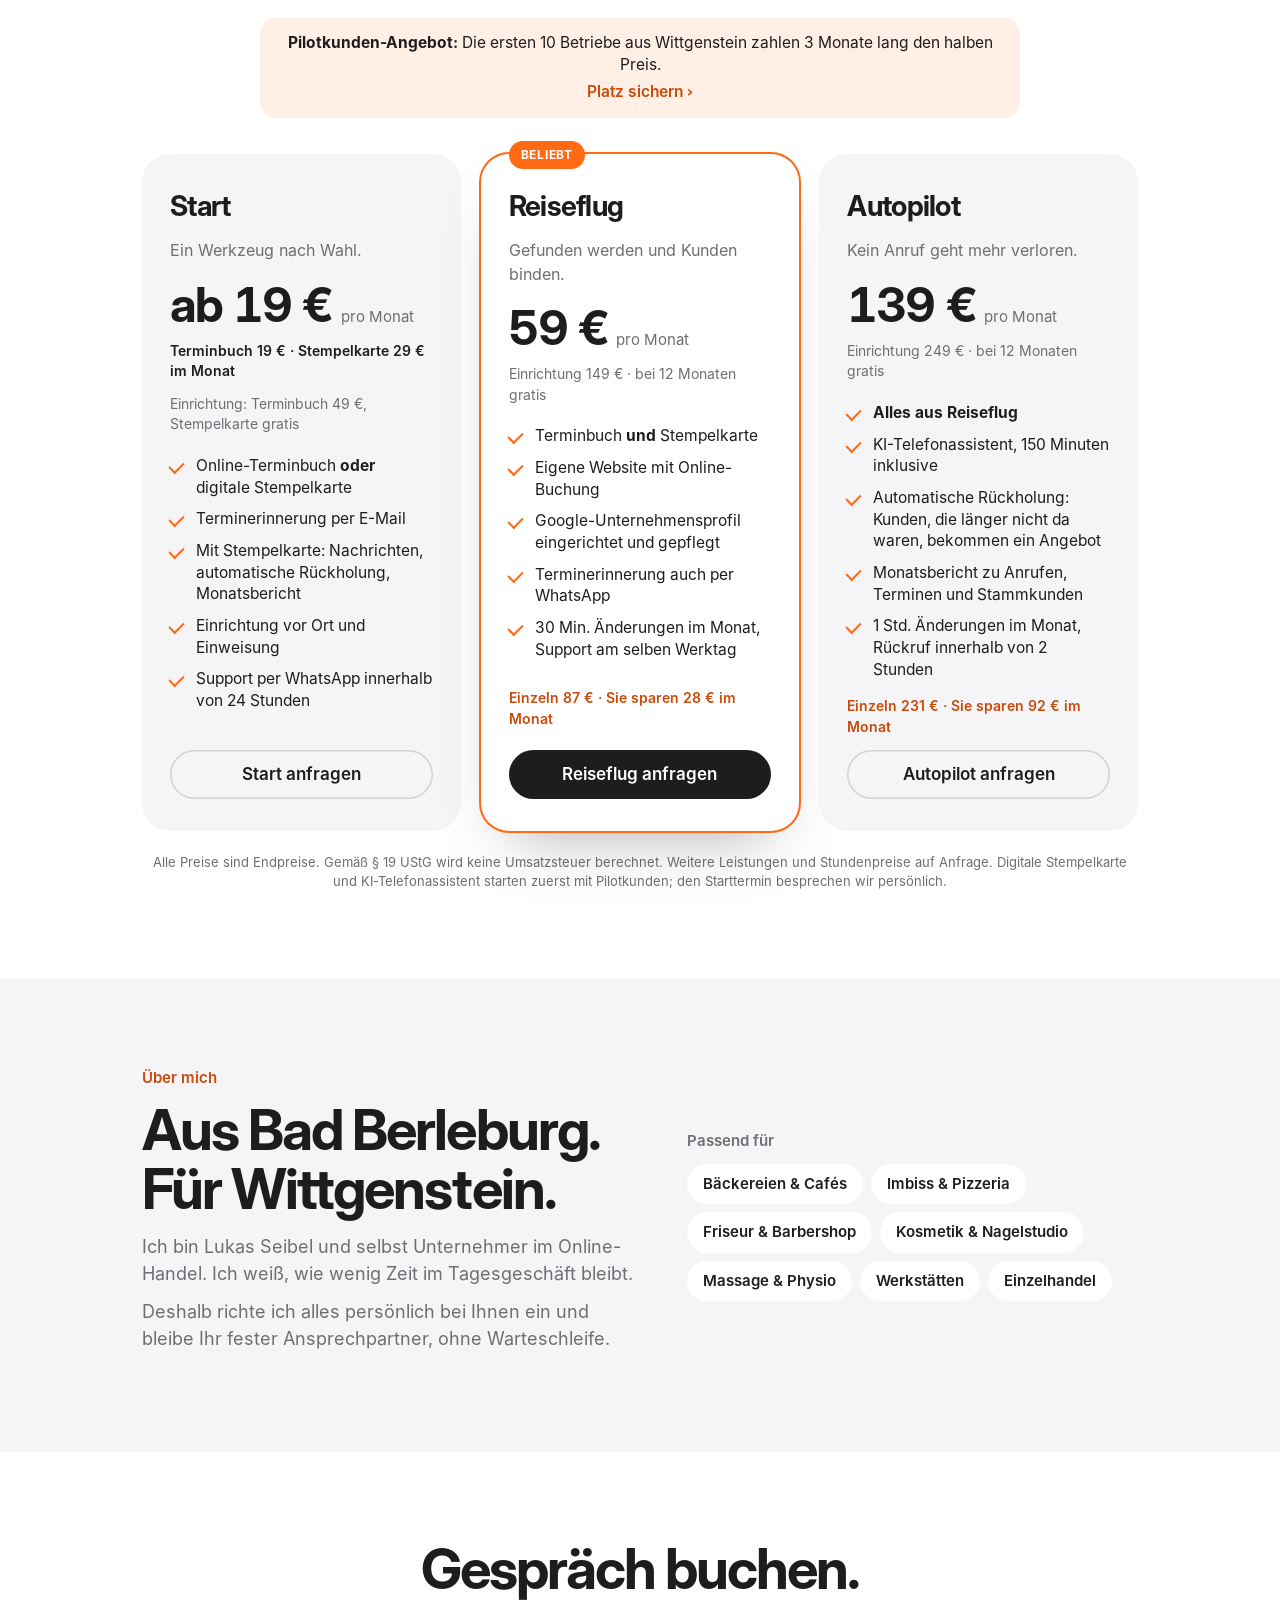
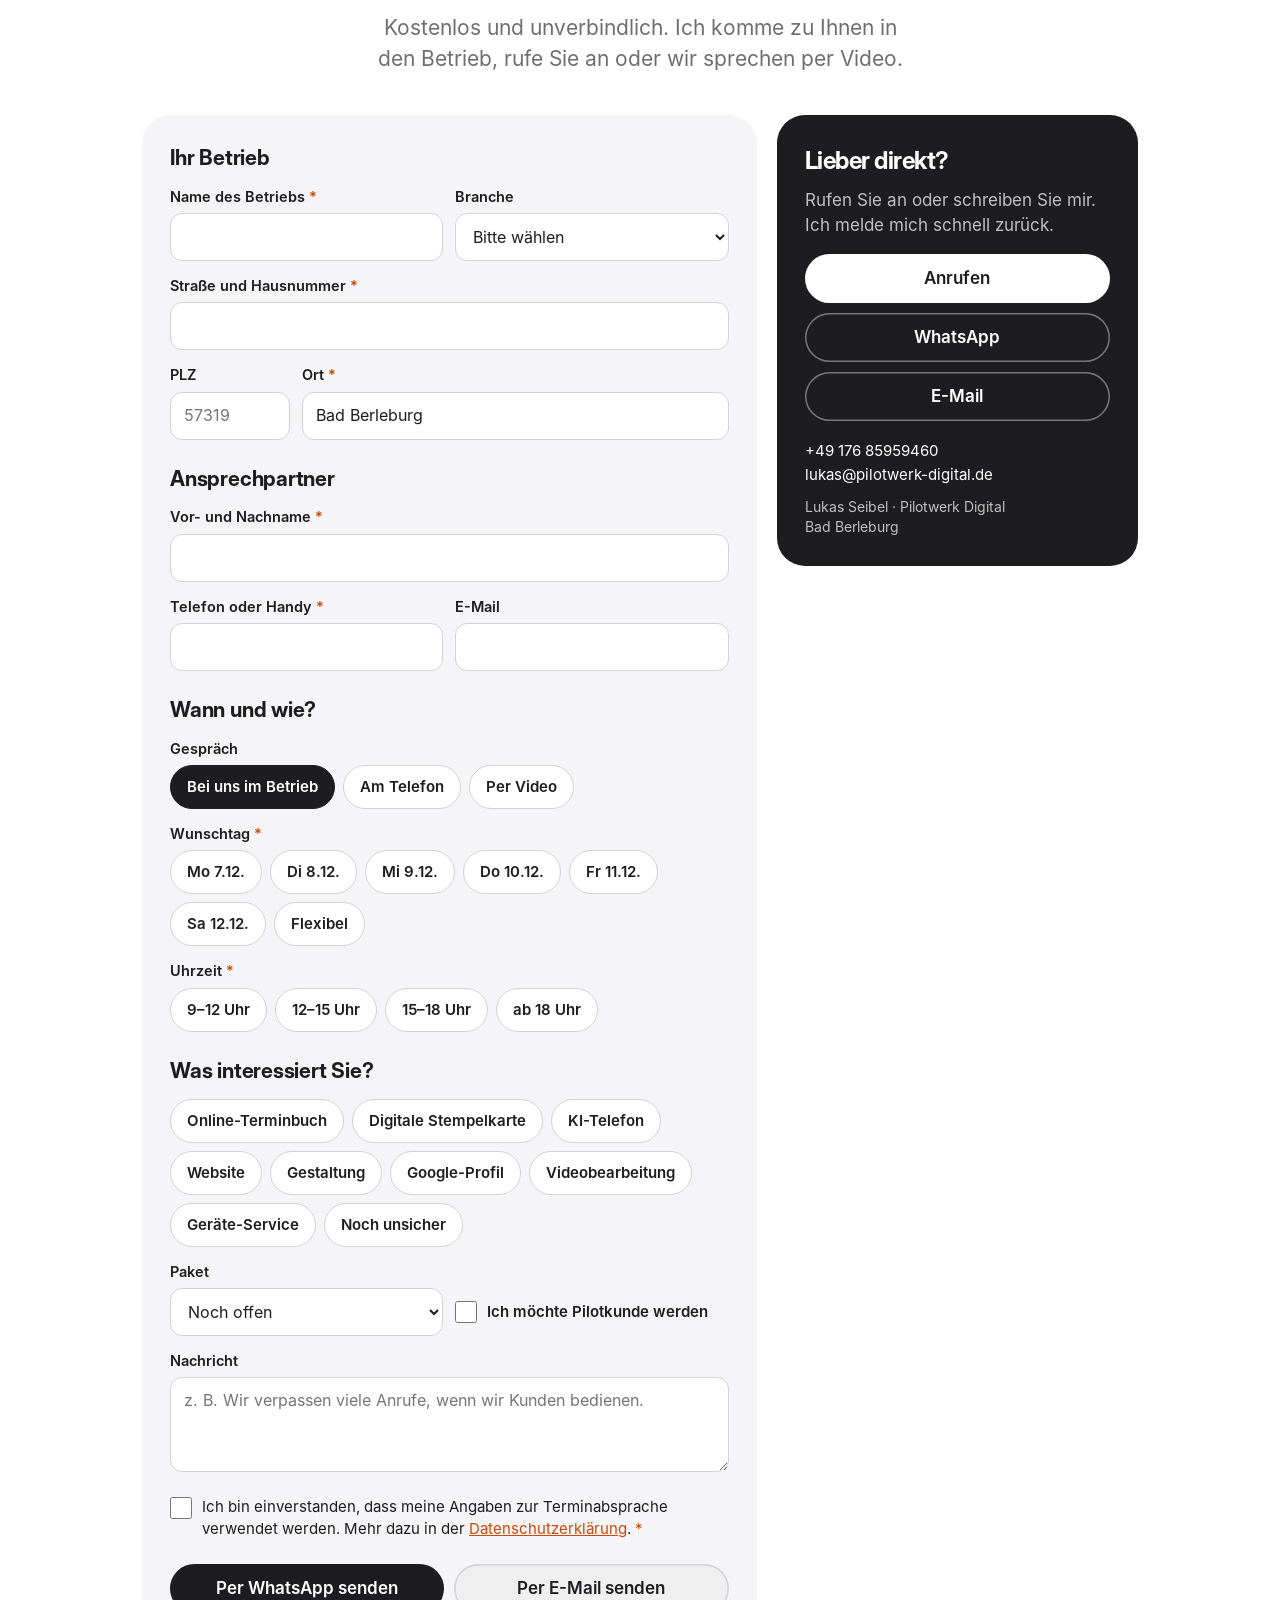
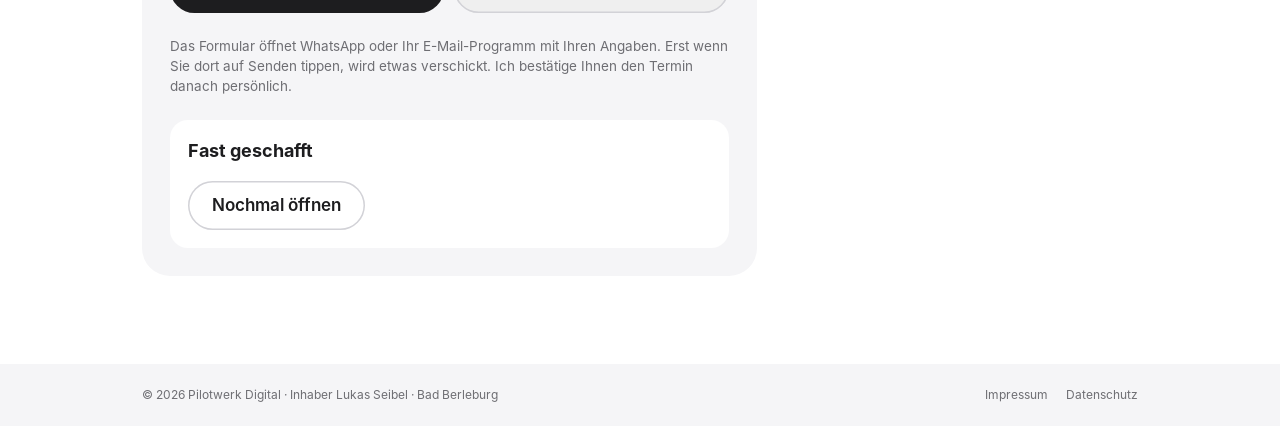
==== commit ad514571: "Stempelkarte: eigene Erklärseite mit Rechner, Demo nach /stempelkarte/demo/, 30 Tage gratis ohne Ein" ====
--- a/index.html
+++ b/index.html
@@ -74,13 +74,14 @@
         <article class="card" id="stempelkarte">
           <span class="ic"><svg viewBox="0 0 24 24" aria-hidden="true" fill="none" stroke="currentColor" stroke-width="2" stroke-linecap="round" stroke-linejoin="round"><rect x="2" y="5" width="20" height="14" rx="3"/><circle cx="7.5" cy="12" r="1.8"/><circle cx="12.5" cy="12" r="1.8"/><path d="m16 12 1.5 1.5L20 11"/></svg></span>
           <h3>Digitale Stempelkarte</h3>
-          <p>Stammkunden belohnen, direkt im Apple- und Google-Wallet. Ohne App und ohne Papier.</p>
+          <p>Wie die Stempelkarte aus Papier, nur im Handy Ihrer Kunden. Ohne App. Und Sie können Ihren Kunden schreiben.</p>
           <ul class="ticks">
+            <li>Kunde scannt einen QR-Code, die Karte ist sofort im Handy</li>
             <li>Angebote direkt aufs Handy Ihrer Kunden</li>
-            <li>Sehen, wer wie oft kommt und was er ausgibt</li>
-            <li>Aufsteller mit QR-Code inklusive</li>
-          </ul>
-          <div class="foot"><b>29 € <small>/ Monat</small></b><a href="/stempelkarte/">Demo ansehen ›</a></div>
+            <li>Wer lange nicht da war, wird automatisch erinnert</li>
+          </ul>
+          <div class="foot"><b>29 € <small>/ Monat</small></b><a href="/stempelkarte/">So funktioniert's ›</a></div>
+          <p class="note">Alles inklusive, 30 Tage kostenlos testen · <a href="/stempelkarte/demo/">Demo ansehen</a></p>
         </article>
 
         <article class="card" id="ki-telefon">
@@ -166,11 +167,11 @@
           <p class="for">Ein Werkzeug nach Wahl.</p>
           <div class="price"><b data-m="ab 19 €" data-y="ab 190 €">ab 19 €</b><span class="per" data-m="pro Monat" data-y="pro Jahr · entspricht 15,83 € im Monat">pro Monat</span></div>
           <p class="setup opt" data-m="Terminbuch 19 € · Stempelkarte 29 € im Monat" data-y="Terminbuch 190 € · Stempelkarte 290 € im Jahr">Terminbuch 19 € · Stempelkarte 29 € im Monat</p>
-          <p class="setup">Einrichtung 49 € · bei 12 Monaten gratis</p>
+          <p class="setup">Einrichtung: Terminbuch 49 €, Stempelkarte gratis</p>
           <ul class="feat">
             <li>Online-Terminbuch <b>oder</b> digitale Stempelkarte</li>
             <li>Terminerinnerung per E-Mail</li>
-            <li>Mit Stempelkarte: Nachrichten an Kunden und Umsatz-Übersicht</li>
+            <li>Mit Stempelkarte: Nachrichten, automatische Rückholung, Monatsbericht</li>
             <li>Einrichtung vor Ort und Einweisung</li>
             <li>Support per WhatsApp innerhalb von 24 Stunden</li>
           </ul>
@@ -388,6 +389,7 @@
   function $(id){return document.getElementById(id)}
   function checked(name){var el=form.querySelector('input[name="'+name+'"]:checked');return el?el.value:''}
   function setErr(id,msg,field){var e=$(id);if(!e)return;e.textContent=msg||'';e.hidden=!msg;if(field)field.setAttribute('aria-invalid',msg?'true':'false')}
+  try{var qi=new URLSearchParams(location.search).get('int');if(qi){var qc=form.querySelector('input[name="int"][value="'+qi.replace(/"/g,'')+'"]');if(qc)qc.checked=true}}catch(_){}
   document.addEventListener('click',function(e){
     var a=e.target.closest('a[data-int],a[data-paket],a[data-pilot]');if(!a)return;
     if(a.dataset.int){var c=form.querySelector('input[name="int"][value="'+a.dataset.int+'"]');if(c)c.checked=true}
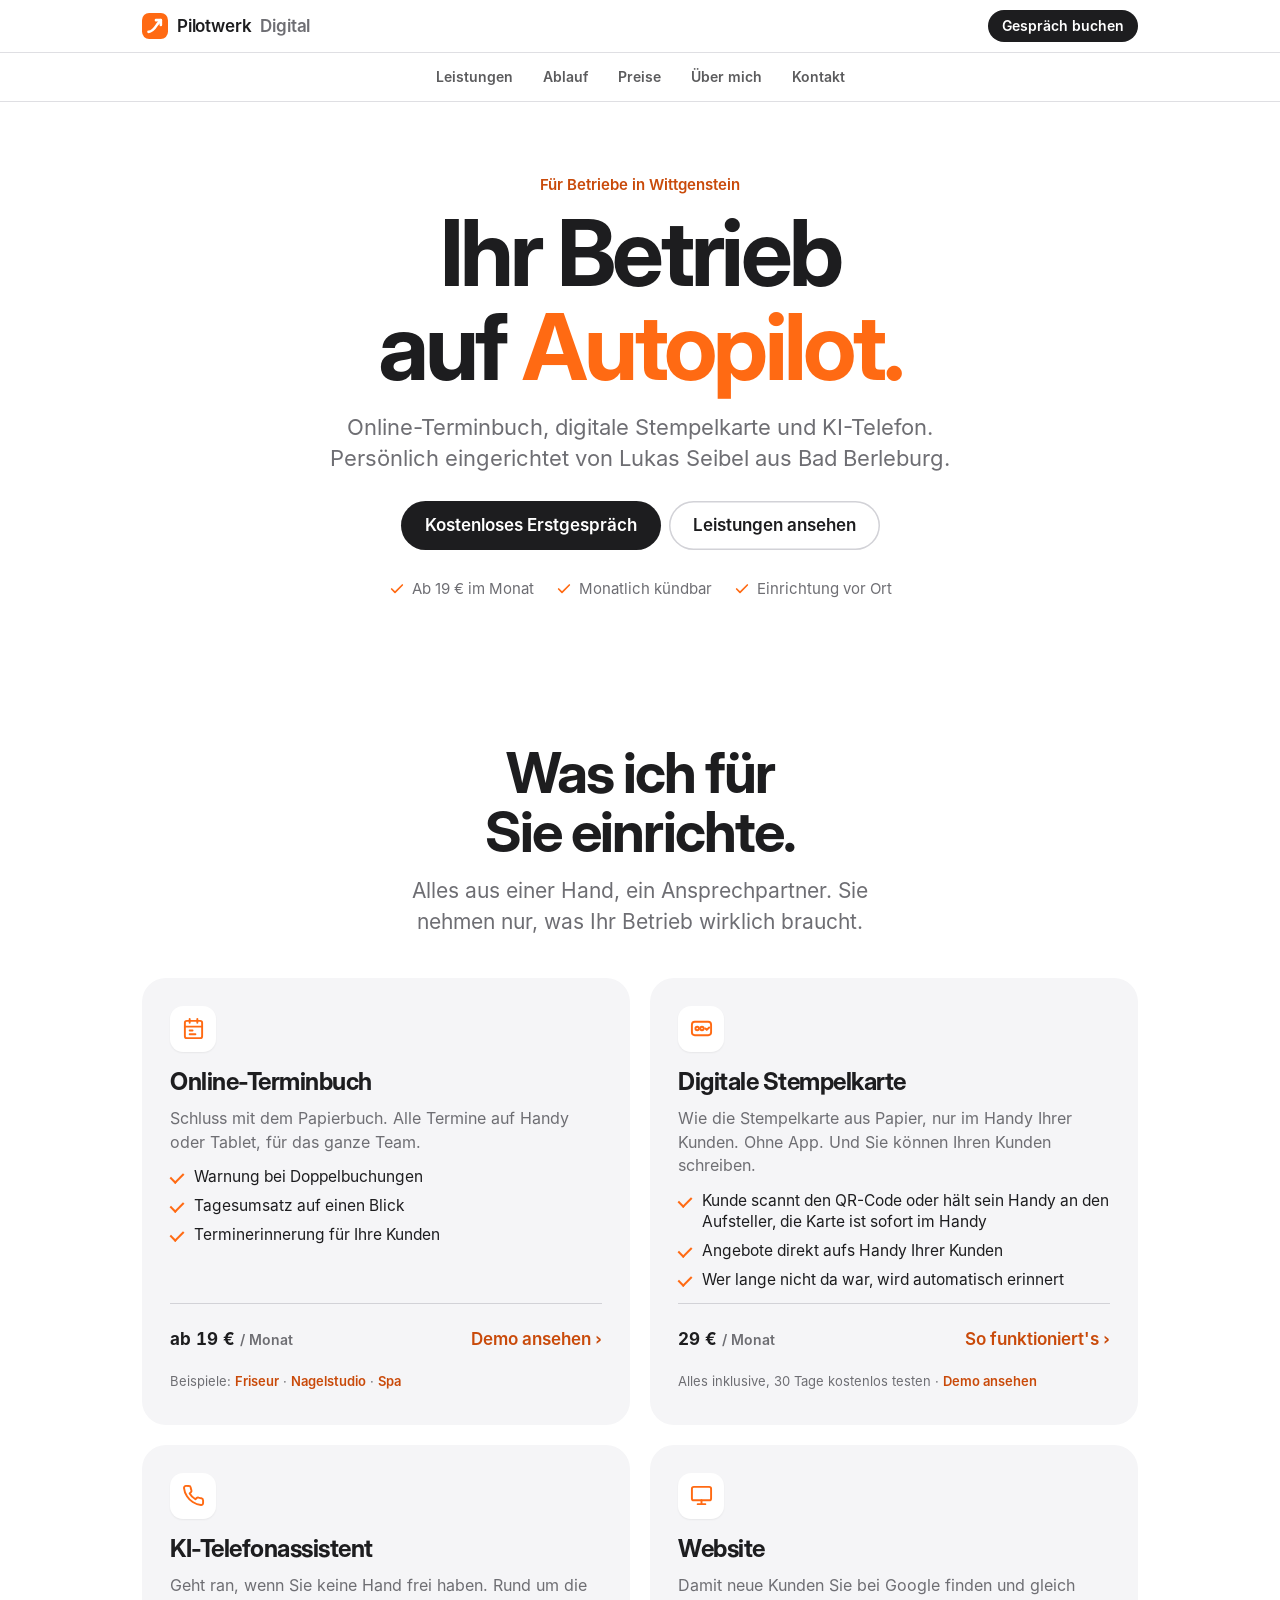
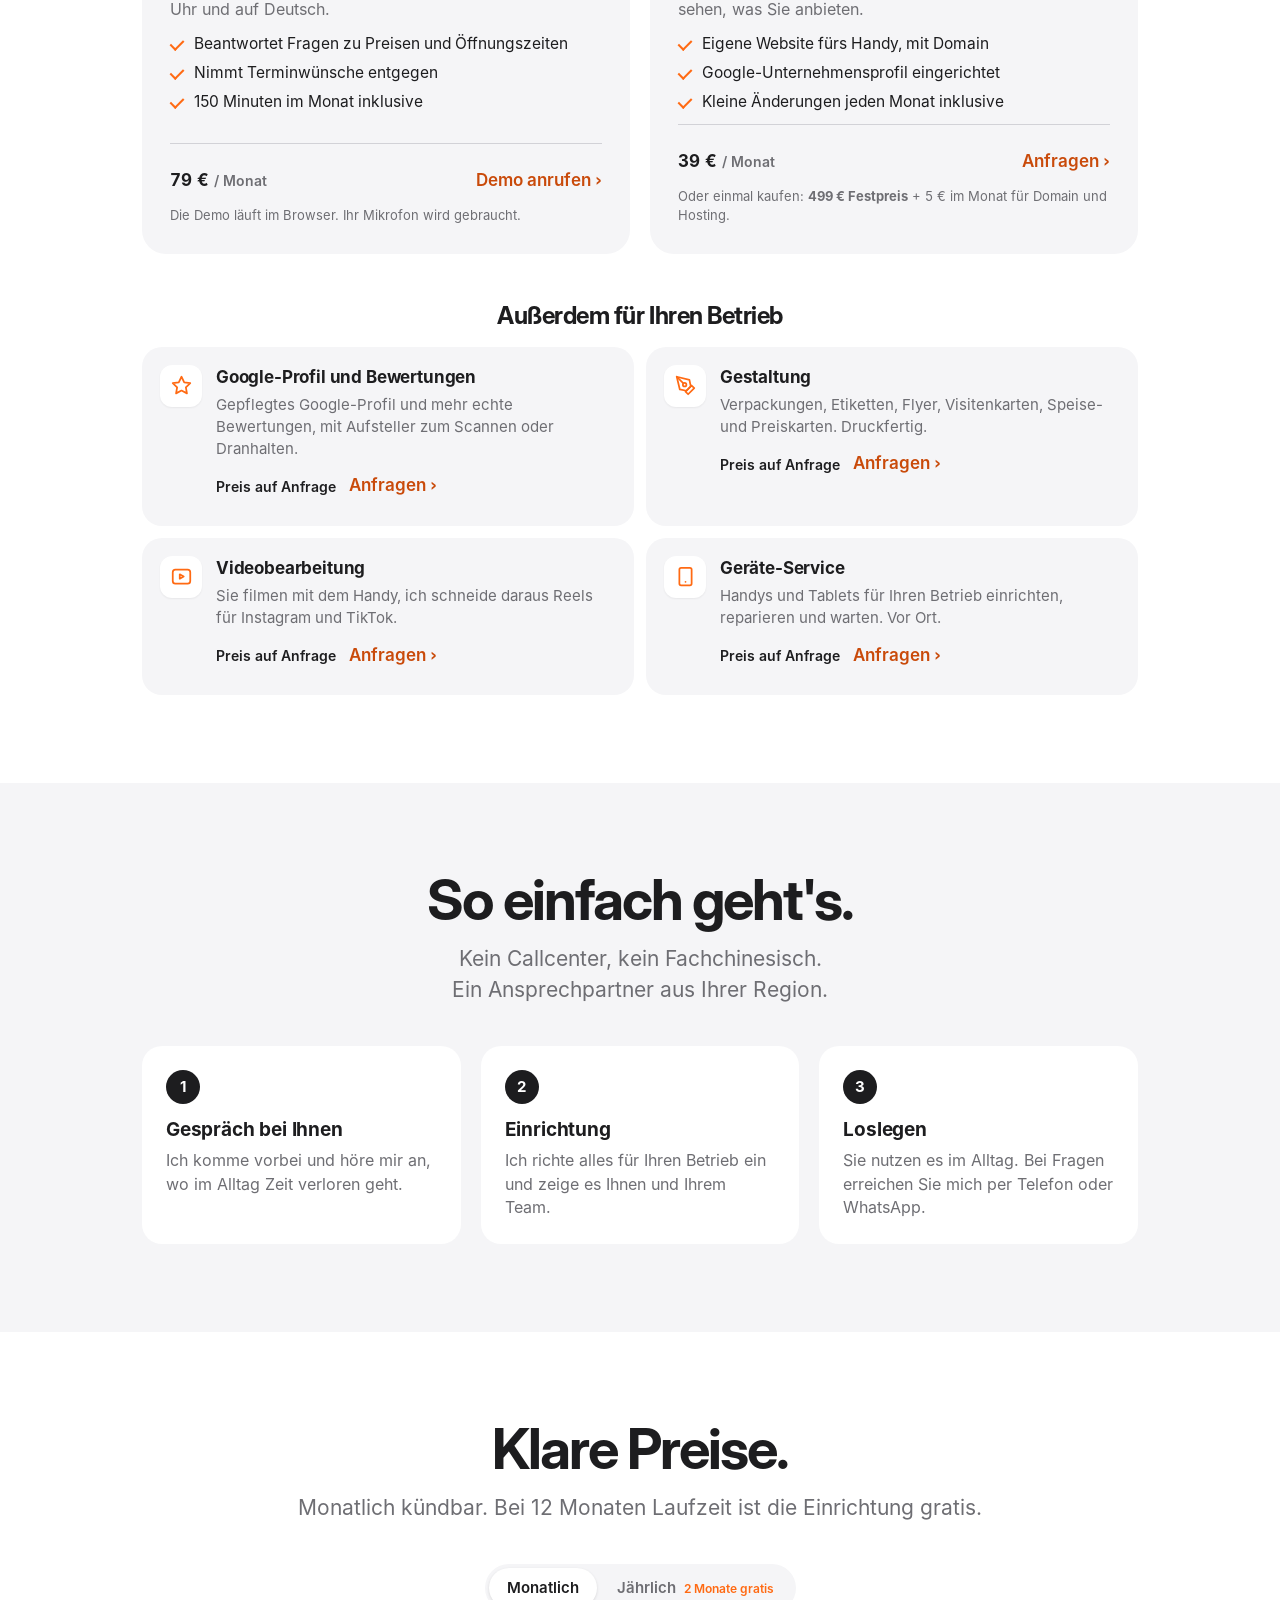
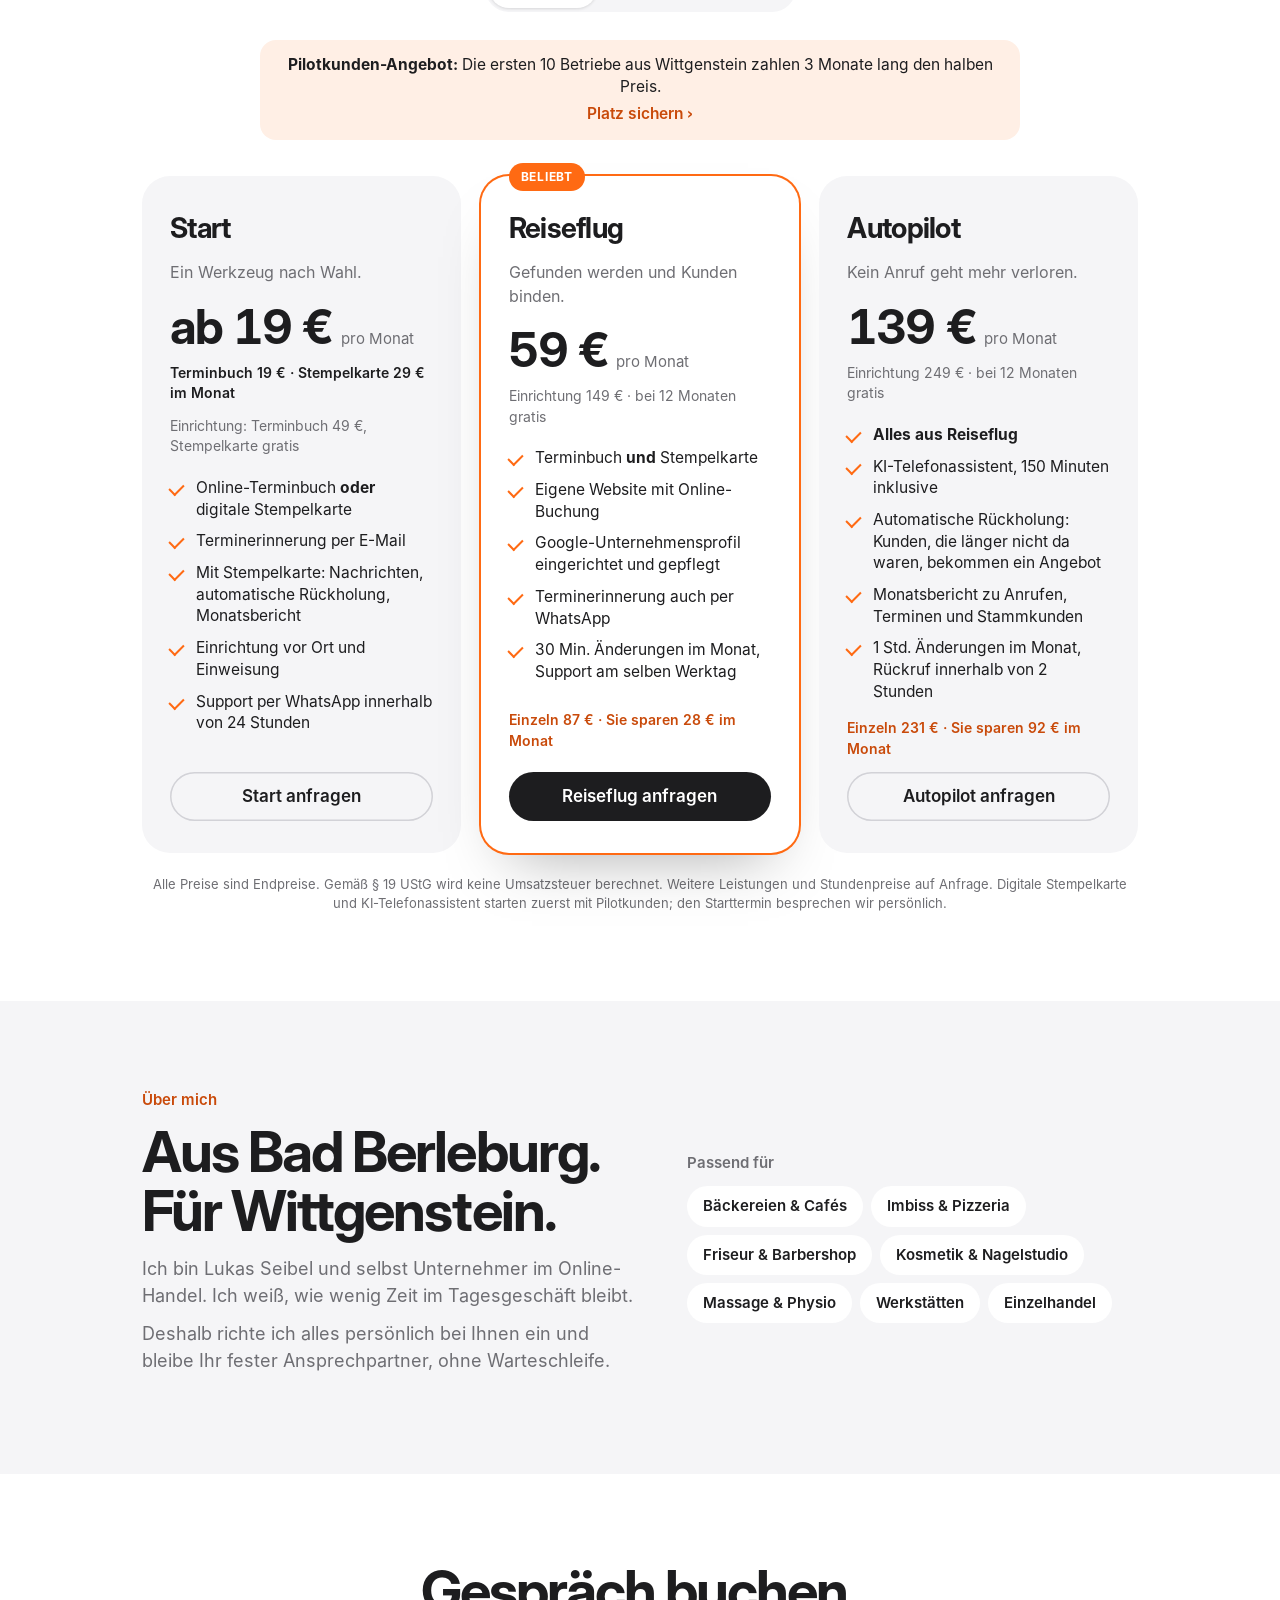
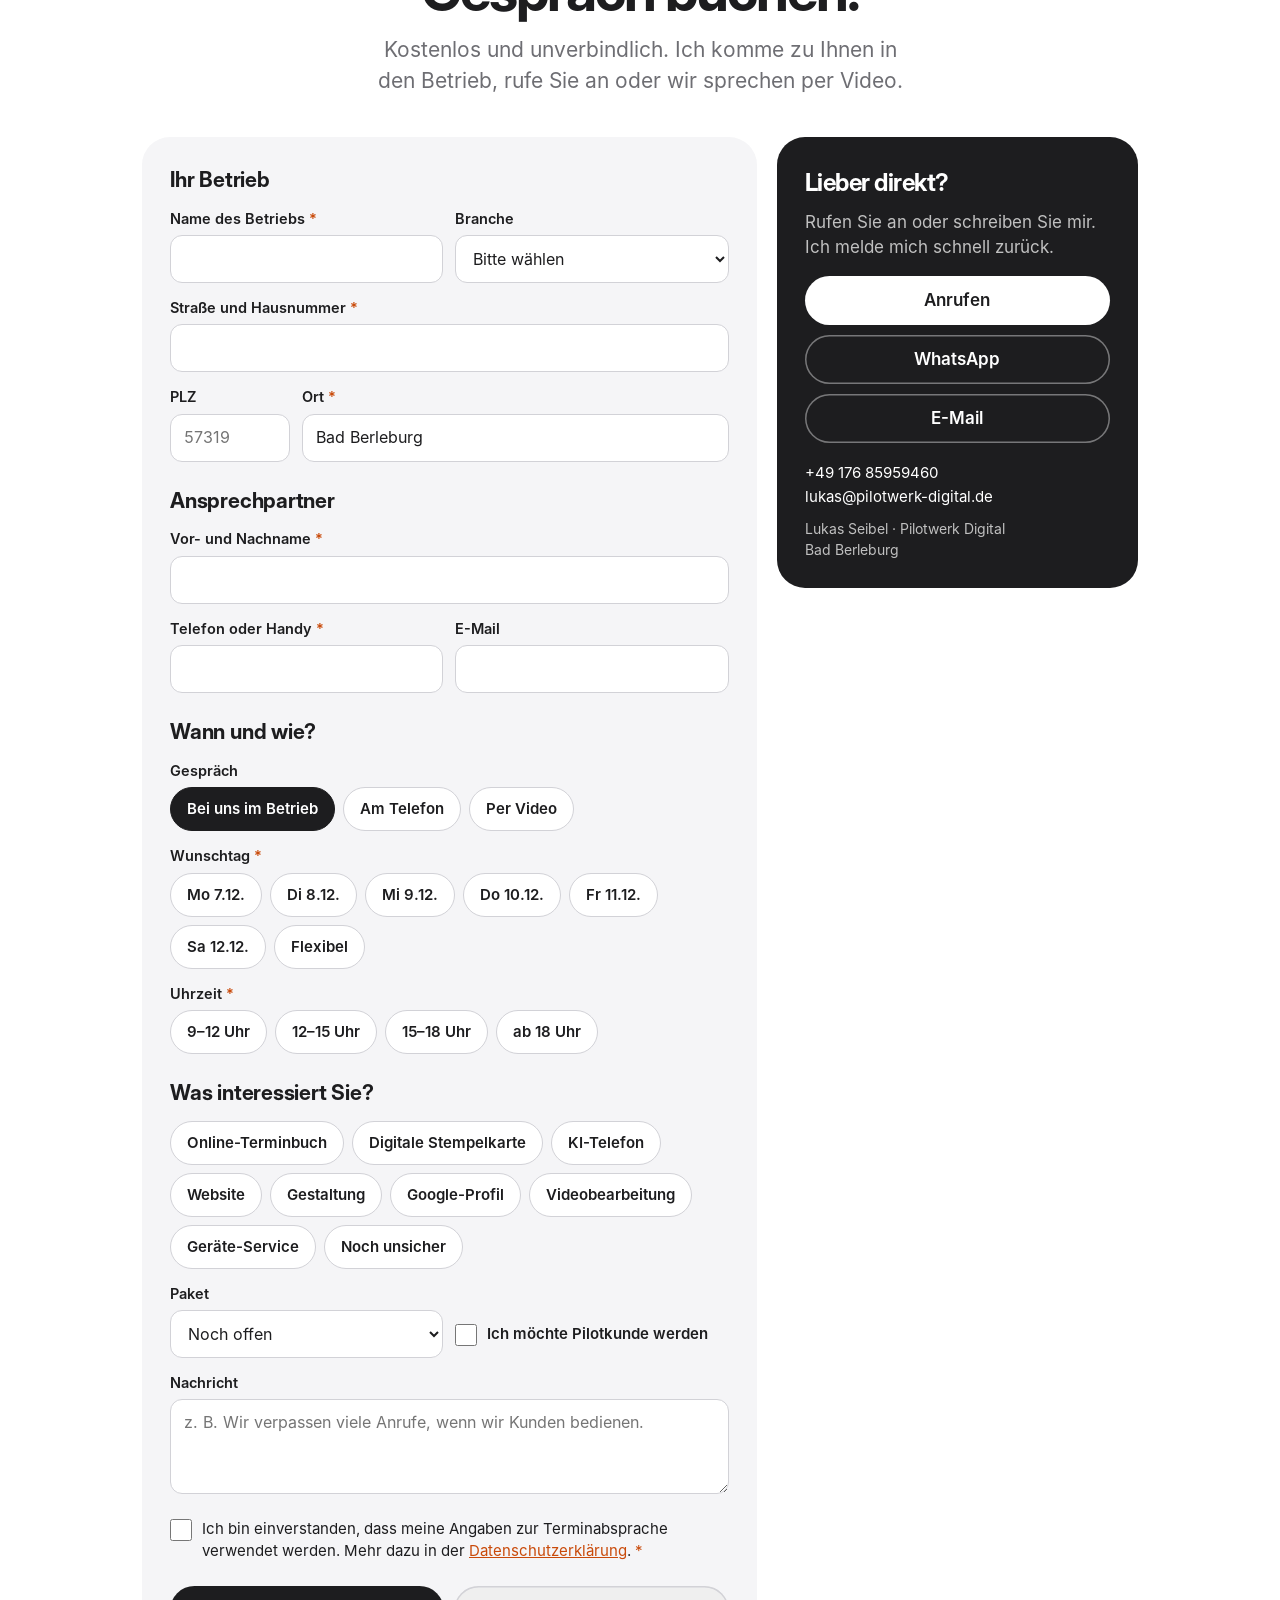
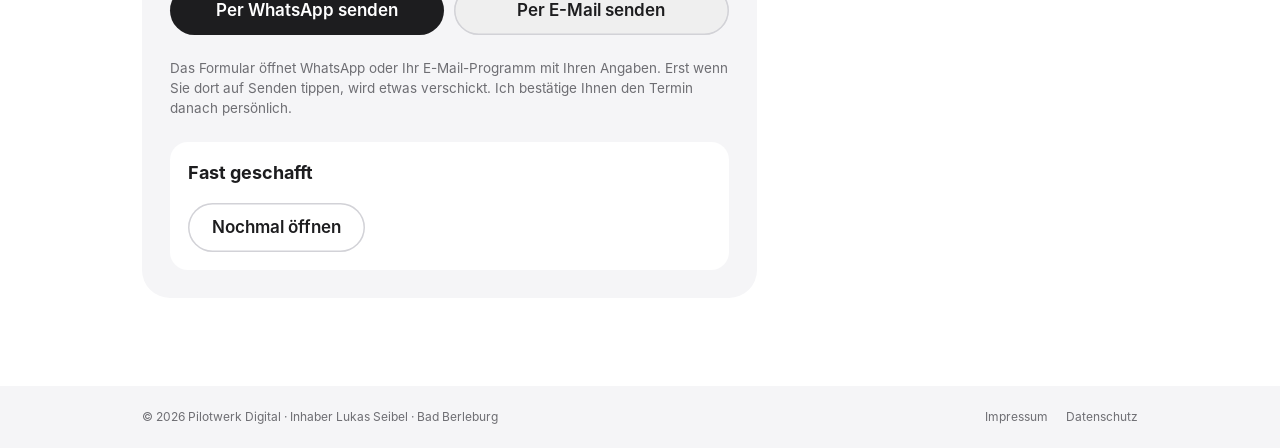
==== commit 8d2456b7: "Aufsteller mit QR-Code und NFC: Startseite und Stempelkarten-Seite, neue FAQ zu NFC Co-Authored-By: " ====
--- a/index.html
+++ b/index.html
@@ -76,7 +76,7 @@
           <h3>Digitale Stempelkarte</h3>
           <p>Wie die Stempelkarte aus Papier, nur im Handy Ihrer Kunden. Ohne App. Und Sie können Ihren Kunden schreiben.</p>
           <ul class="ticks">
-            <li>Kunde scannt einen QR-Code, die Karte ist sofort im Handy</li>
+            <li>Kunde scannt den QR-Code oder hält sein Handy an den Aufsteller, die Karte ist sofort im Handy</li>
             <li>Angebote direkt aufs Handy Ihrer Kunden</li>
             <li>Wer lange nicht da war, wird automatisch erinnert</li>
           </ul>
@@ -116,7 +116,7 @@
       <div class="extra-grid">
         <article class="mini-card" id="google">
           <span class="ic"><svg viewBox="0 0 24 24" aria-hidden="true" fill="none" stroke="currentColor" stroke-width="2" stroke-linecap="round" stroke-linejoin="round"><path d="M12 2l3.1 6.3 6.9 1-5 4.9 1.2 6.8L12 17.8 5.8 21l1.2-6.8-5-4.9 6.9-1z"/></svg></span>
-          <div><h4>Google-Profil und Bewertungen</h4><p>Gepflegtes Google-Profil und mehr echte Bewertungen zufriedener Kunden.</p><span class="pa">Preis auf Anfrage</span> <a href="#kontakt" data-int="Google-Profil und Bewertungen">Anfragen ›</a></div>
+          <div><h4>Google-Profil und Bewertungen</h4><p>Gepflegtes Google-Profil und mehr echte Bewertungen, mit Aufsteller zum Scannen oder Dranhalten.</p><span class="pa">Preis auf Anfrage</span> <a href="#kontakt" data-int="Google-Profil und Bewertungen">Anfragen ›</a></div>
         </article>
         <article class="mini-card" id="gestaltung">
           <span class="ic"><svg viewBox="0 0 24 24" aria-hidden="true" fill="none" stroke="currentColor" stroke-width="2" stroke-linecap="round" stroke-linejoin="round"><path d="M12 19l7-7 3 3-7 7-3-3z"/><path d="M18 13l-1.5-7.5L2 2l3.5 14.5L13 18l5-5z"/><path d="M2 2l7.6 7.6"/><circle cx="11" cy="11" r="2"/></svg></span>
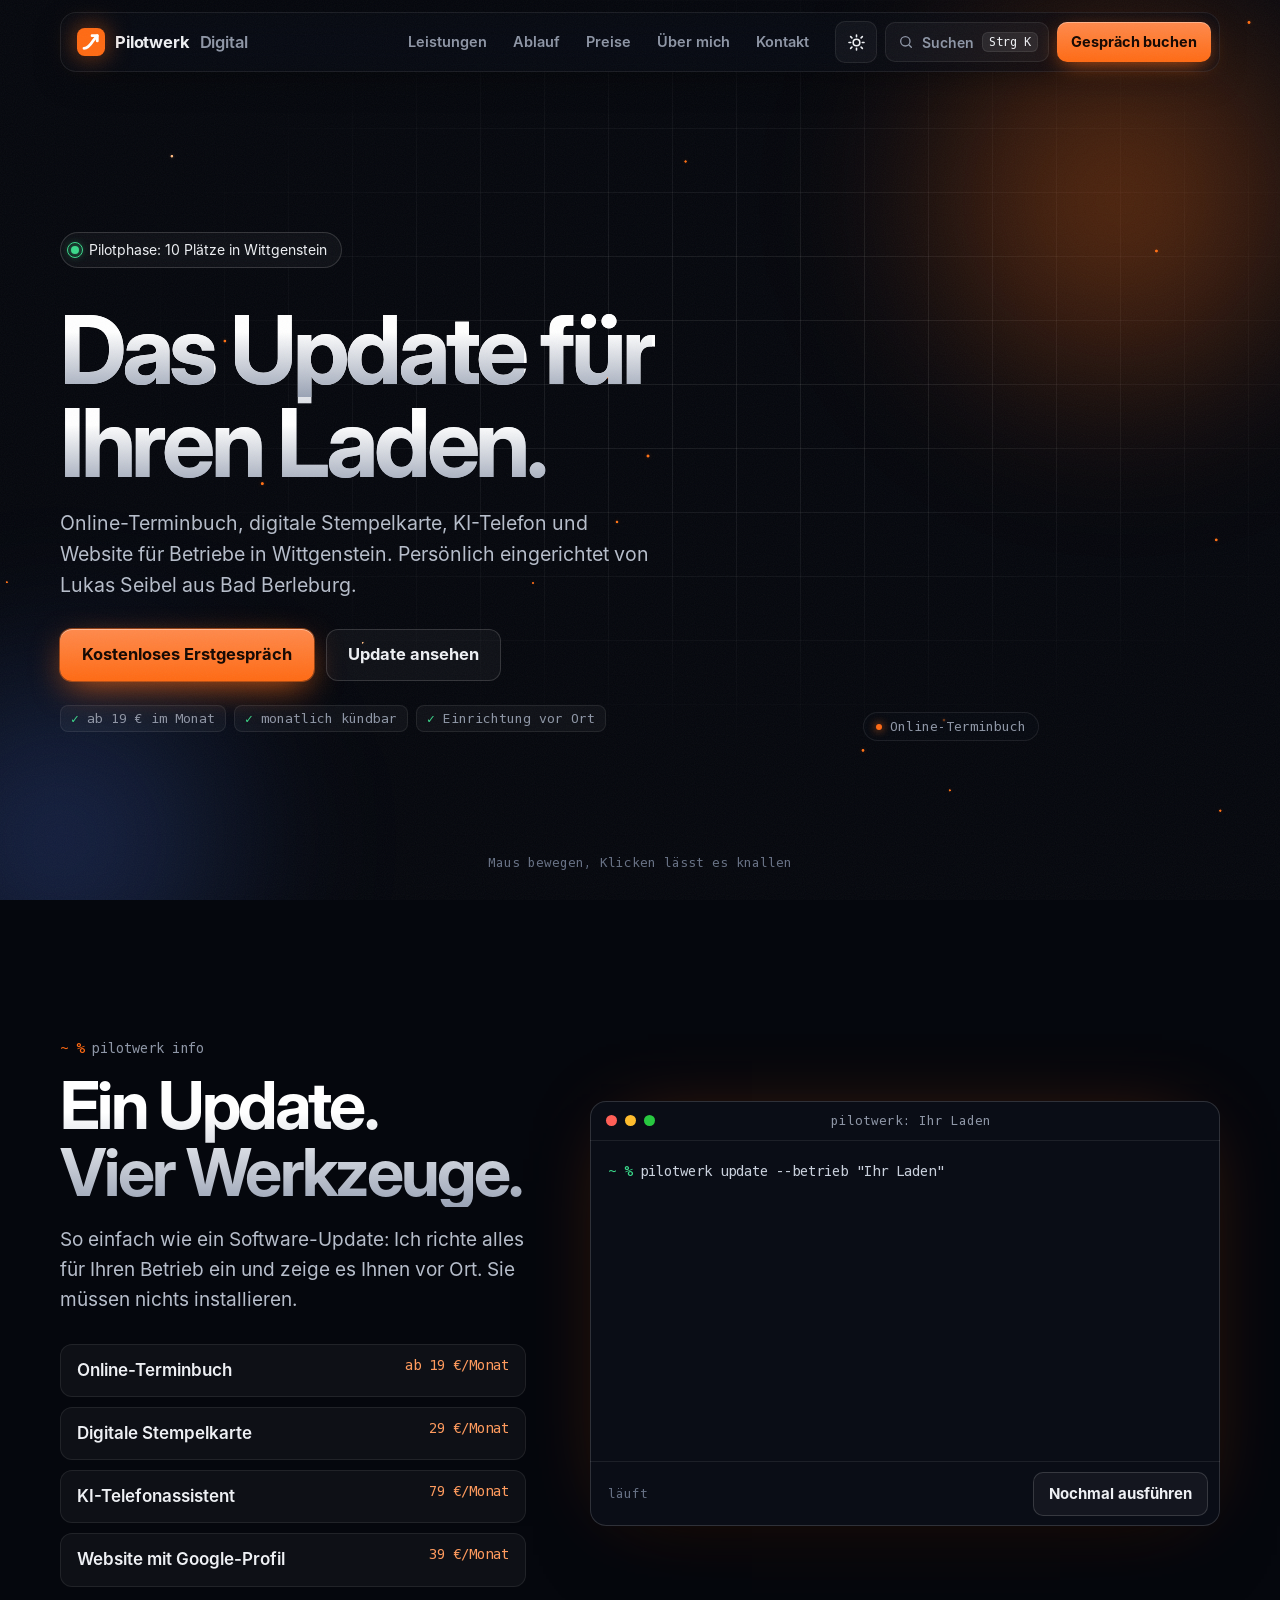
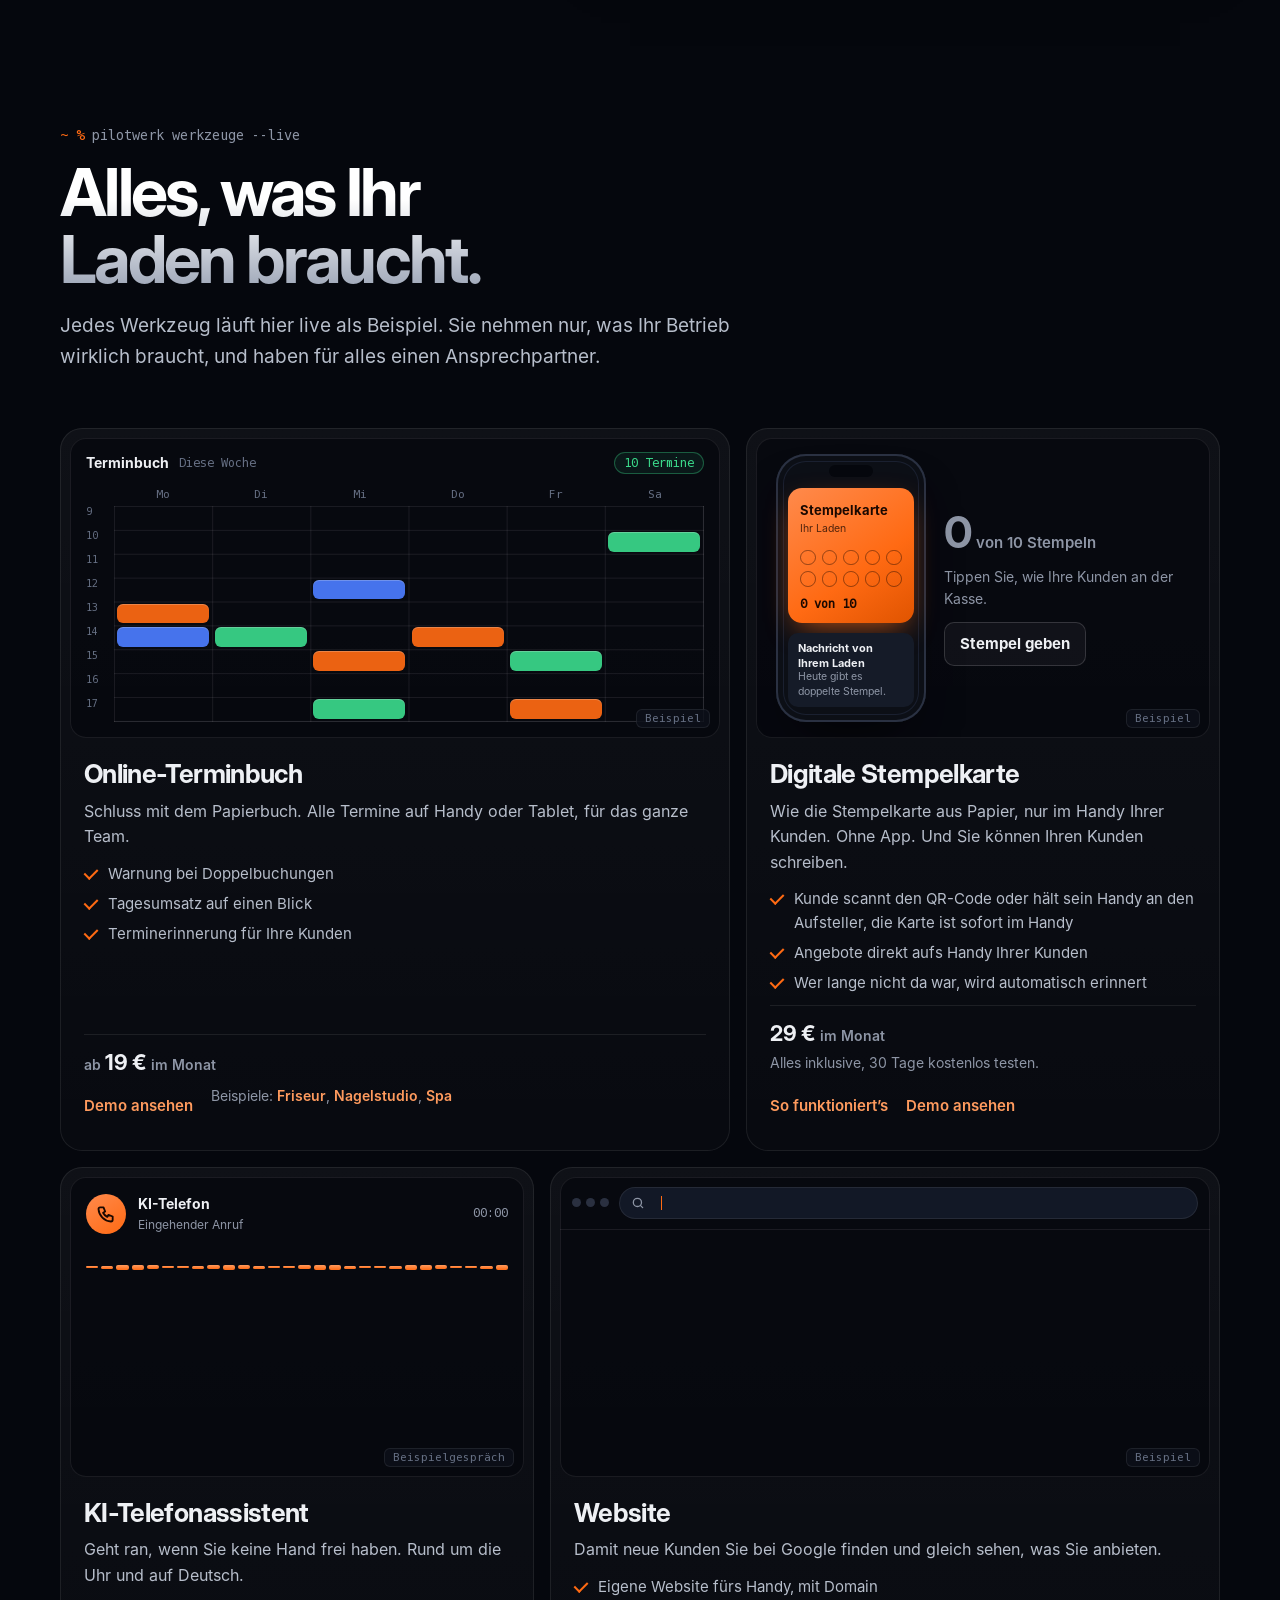
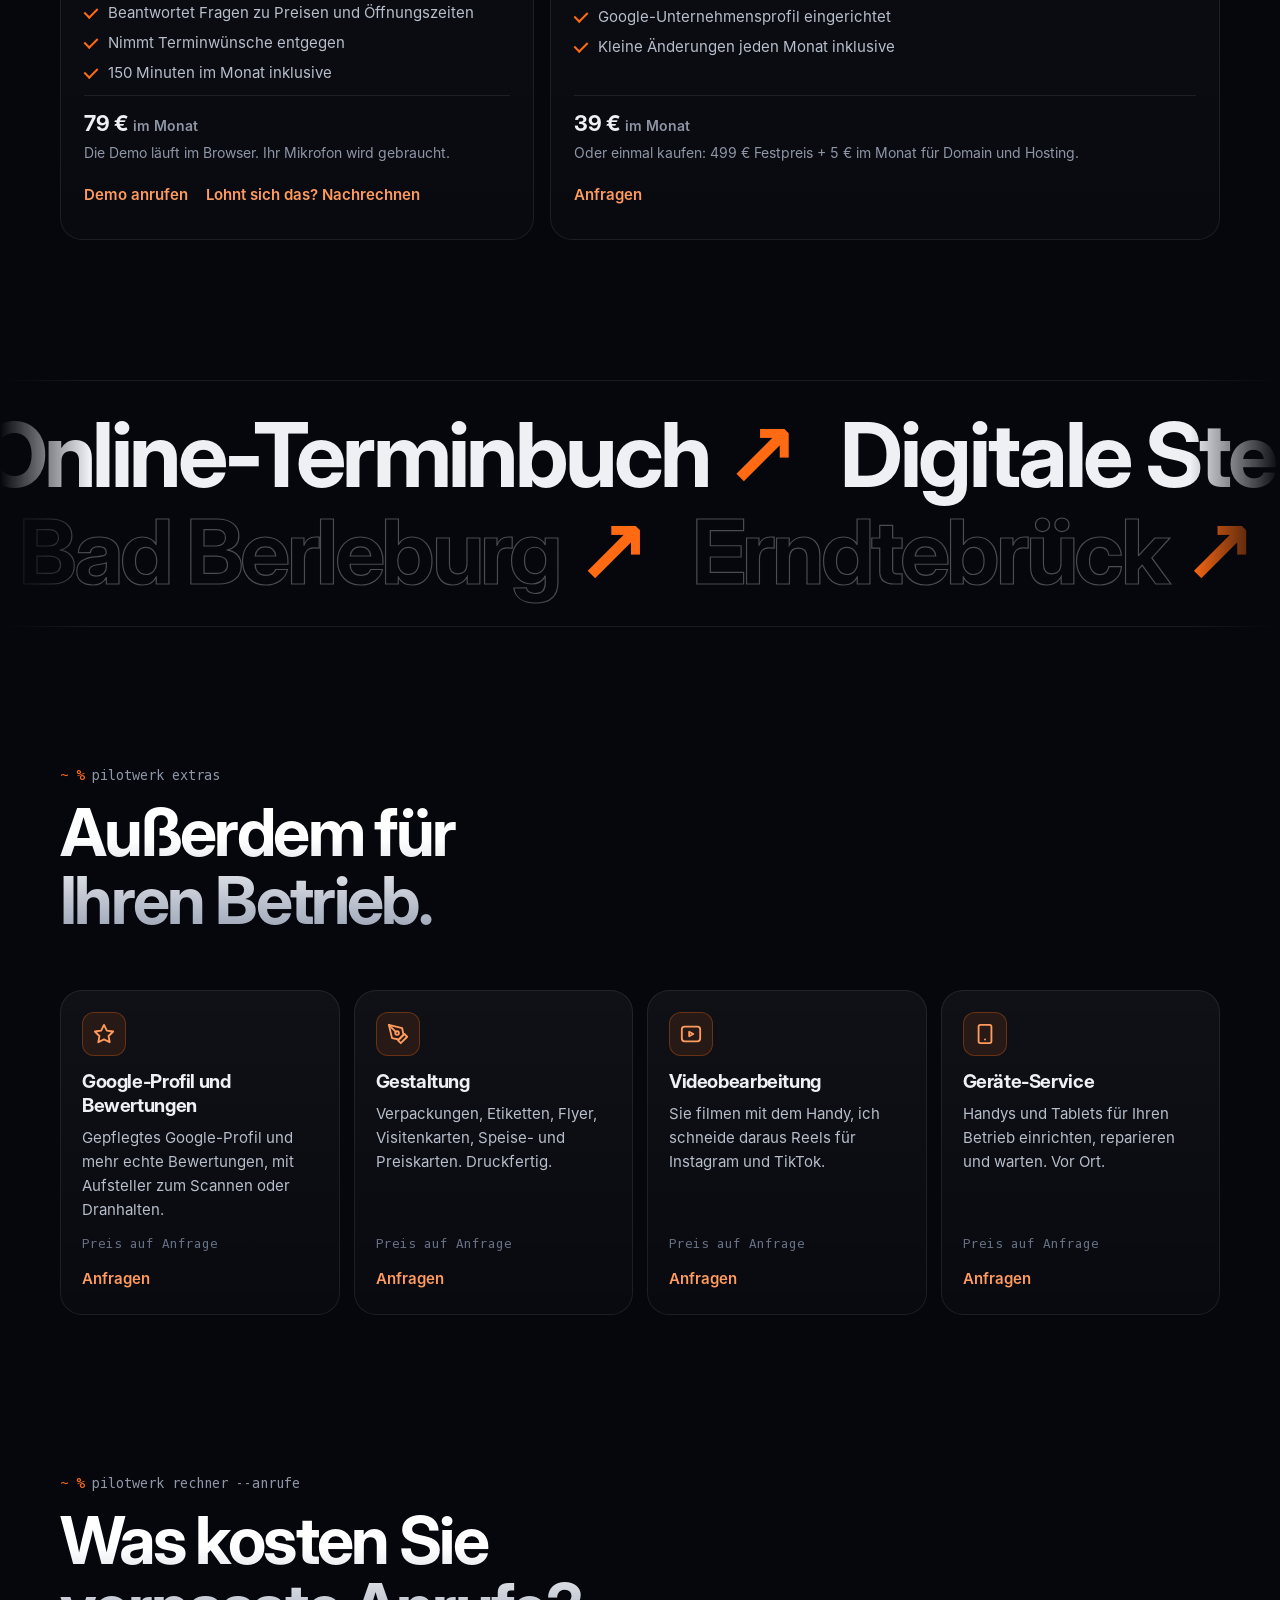
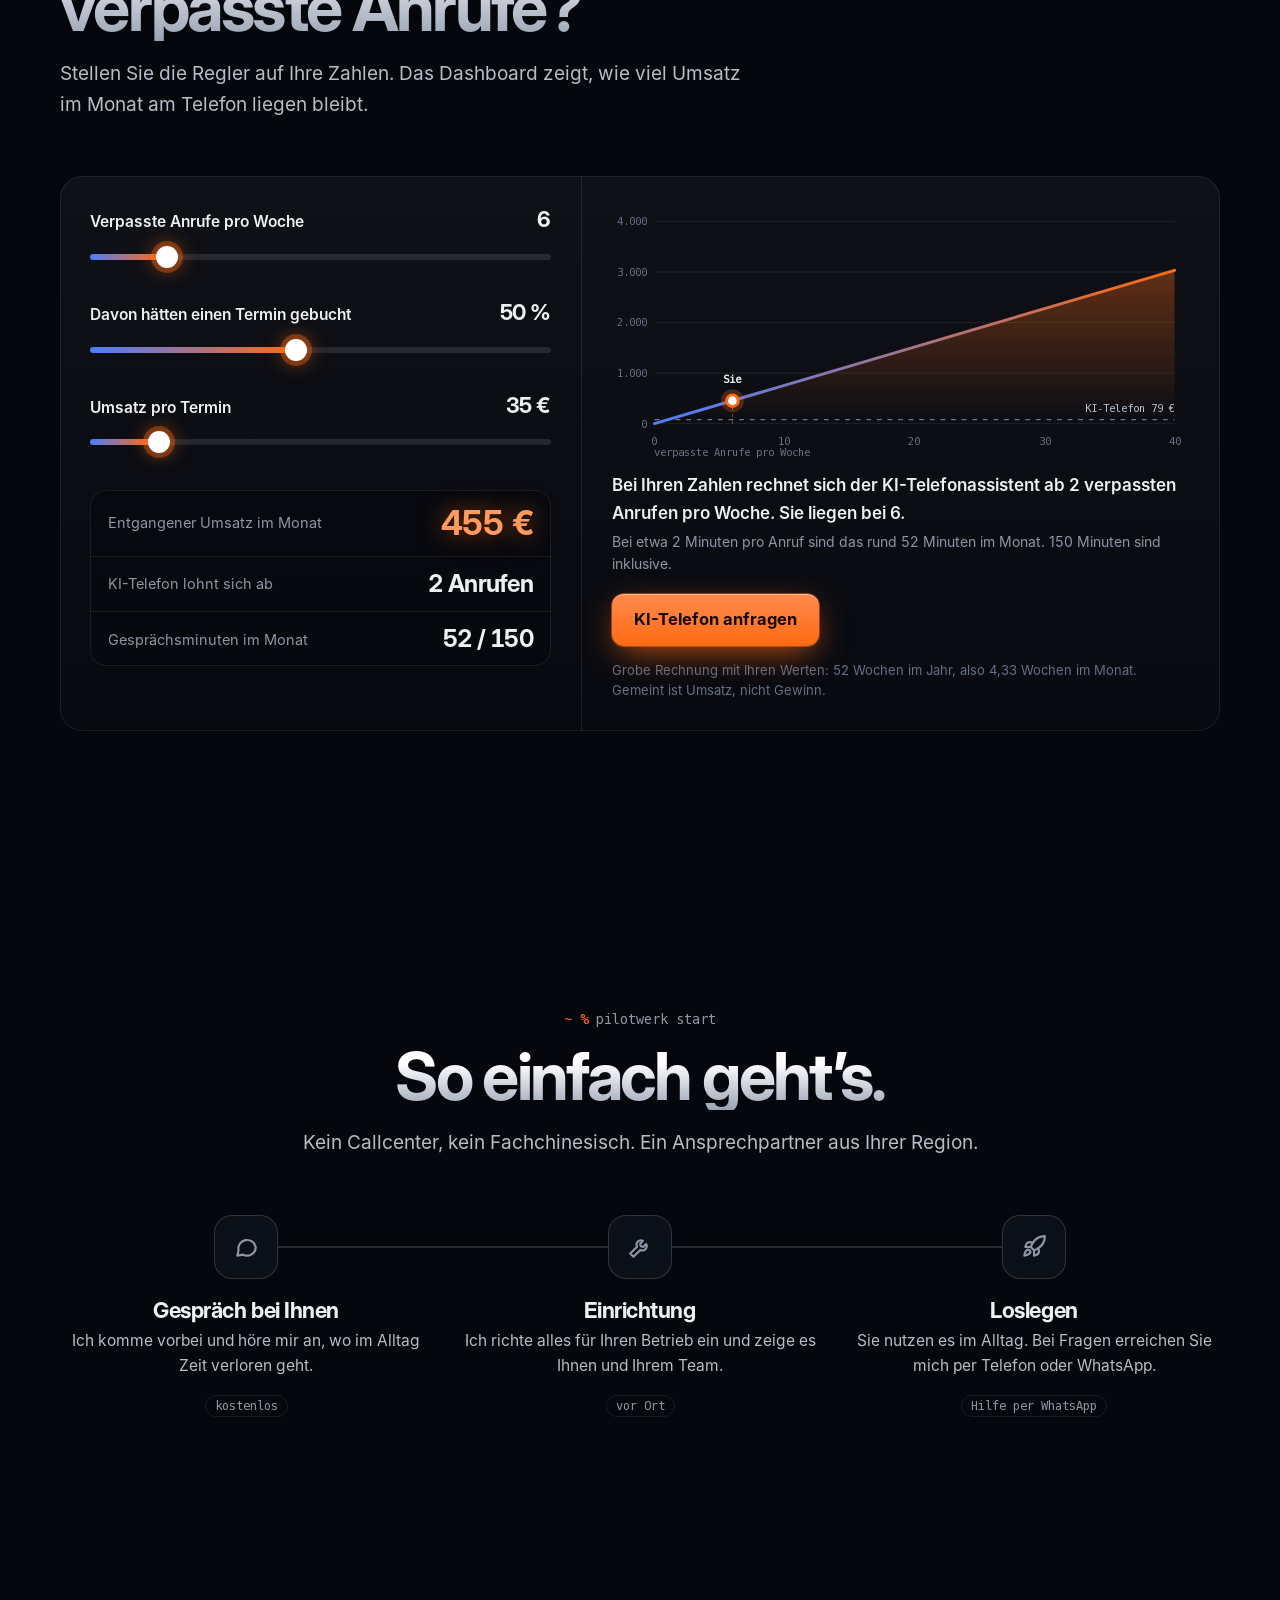
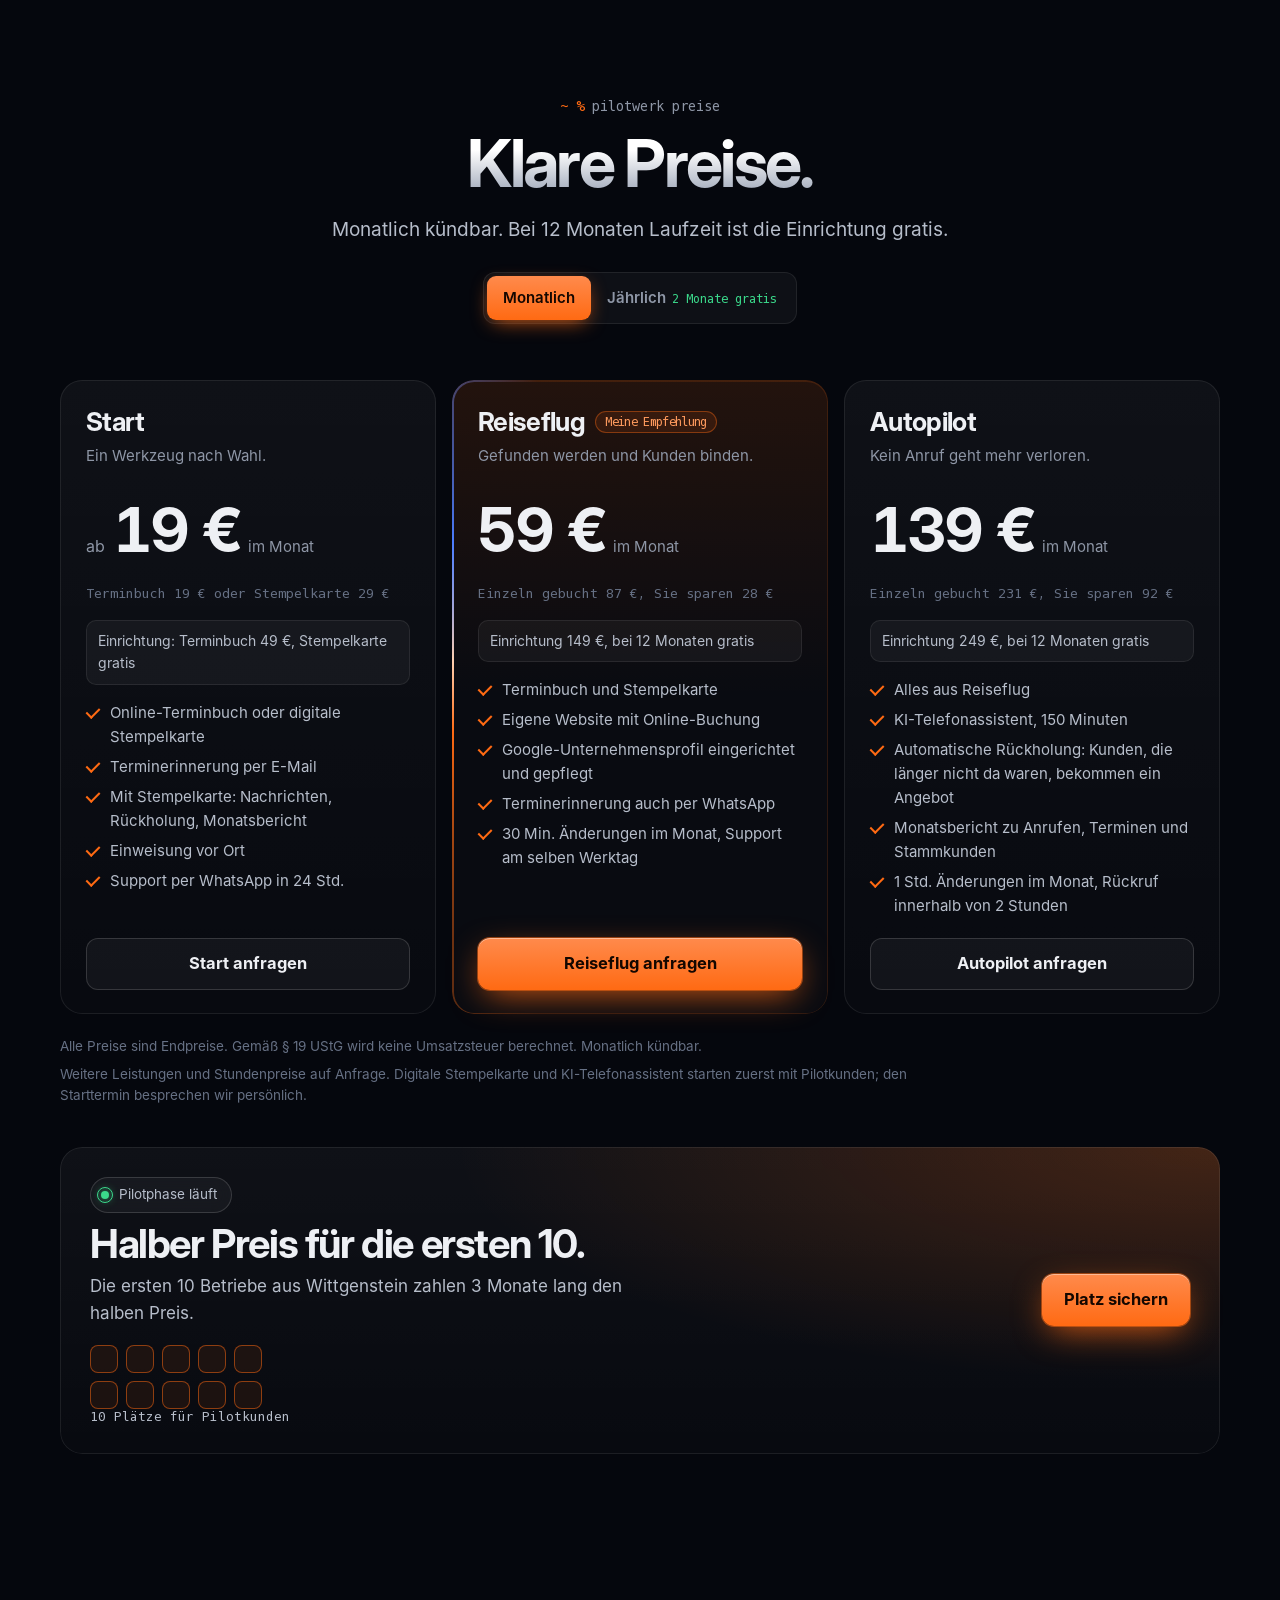
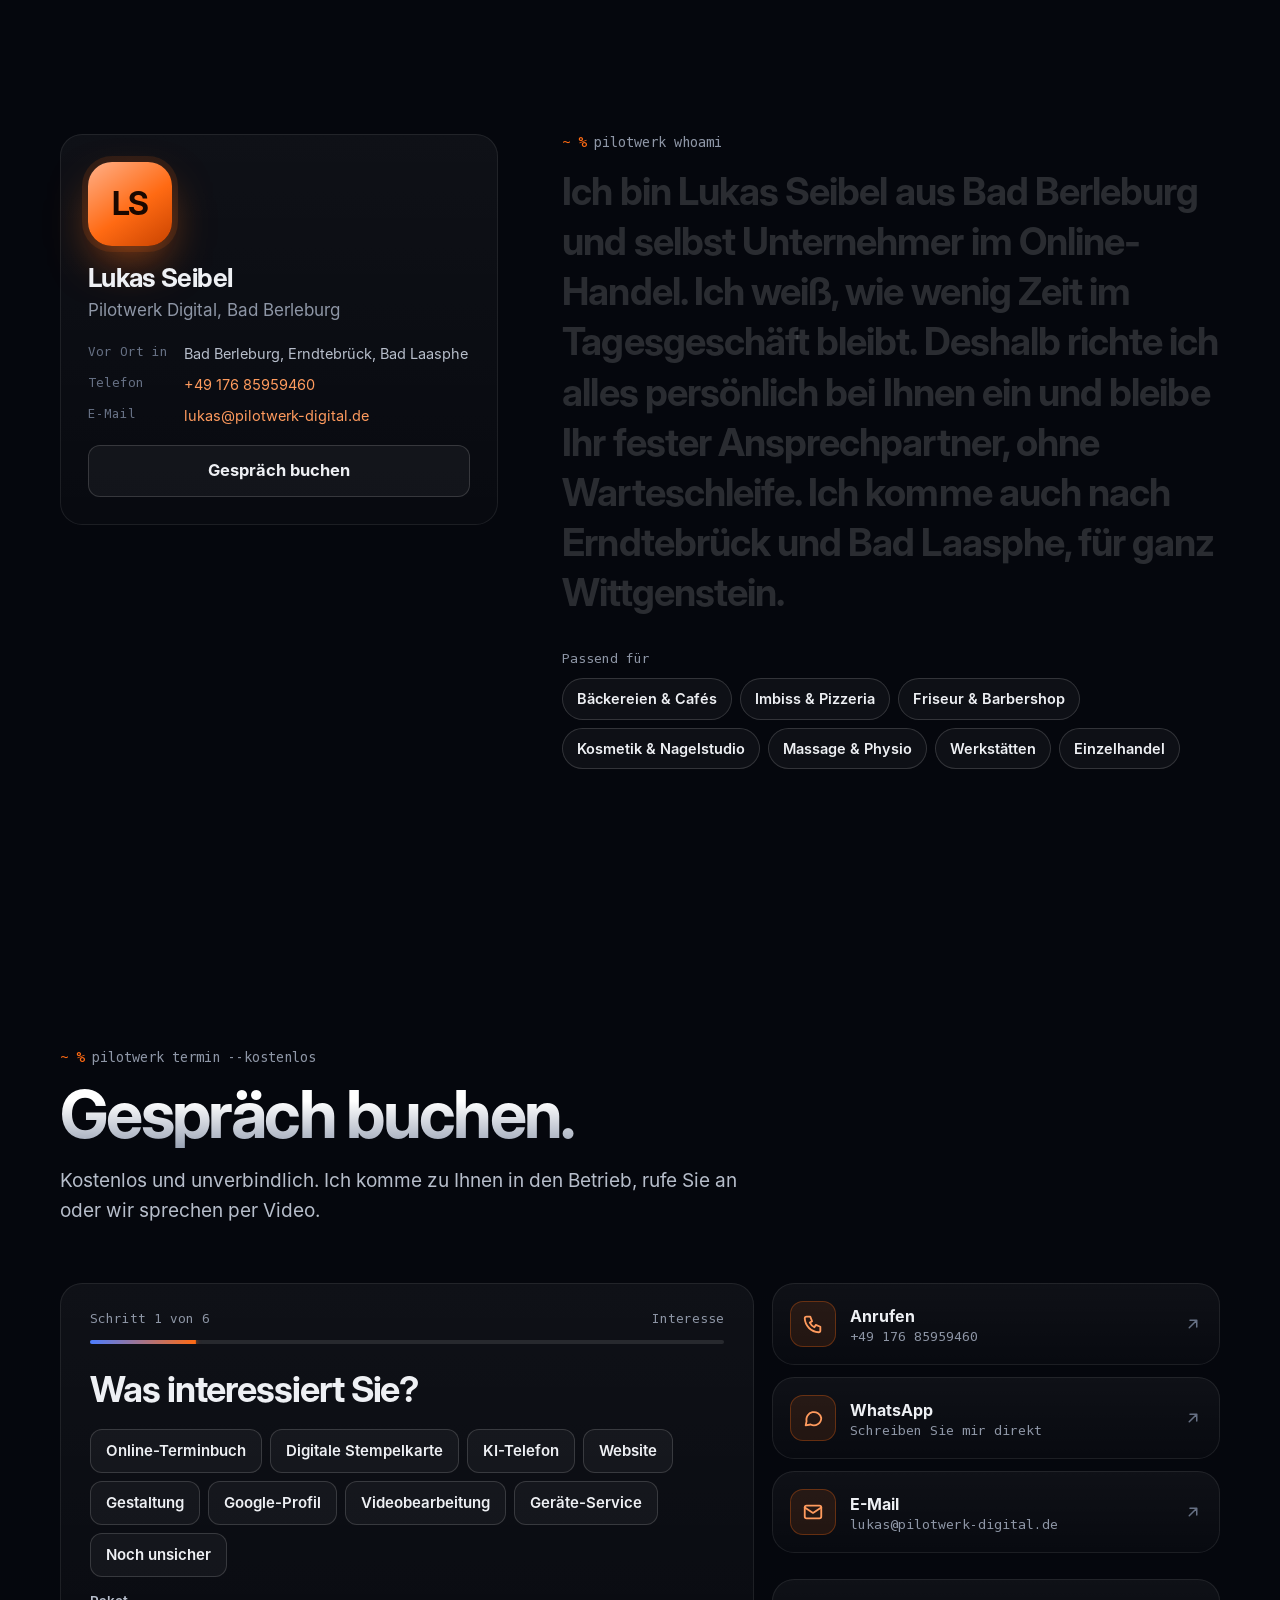
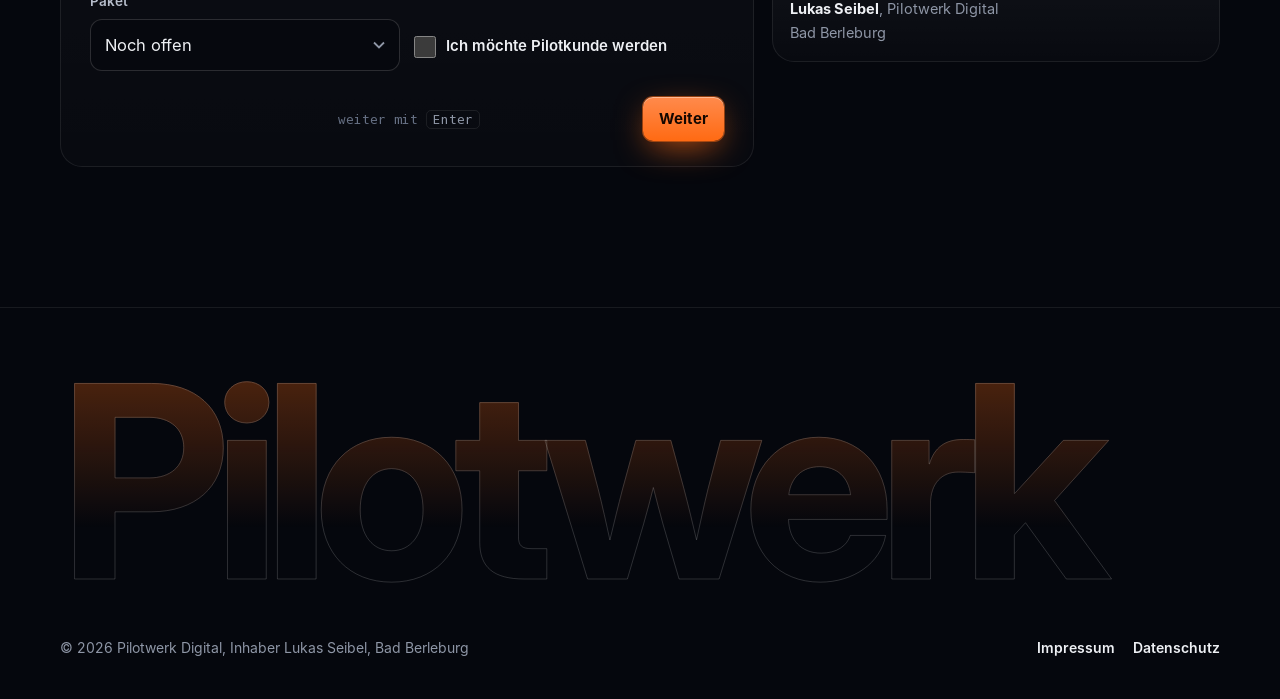
==== commit de172c92: "Startseite neu: Update-Design in Dunkel und Hell zum Umschalten Punkte-Schwarm im Kopfbereich, Termi" ====
--- a/index.html
+++ b/index.html
@@ -1,328 +1,948 @@
 <!doctype html>
-<html lang="de">
+<html lang="de" data-theme="dark">
 <head>
 <meta charset="utf-8">
 <meta name="viewport" content="width=device-width,initial-scale=1,viewport-fit=cover">
-<title>Pilotwerk Digital – Ihr Betrieb auf Autopilot</title>
+<title>Pilotwerk Digital – Das Update für Ihren Laden</title>
 <meta name="description" content="Online-Terminbuch, digitale Stempelkarte, KI-Telefonassistent, Website, Google-Profil, Gestaltung, Videobearbeitung und Geräte-Service für Betriebe in Bad Berleburg und Wittgenstein. Persönlich eingerichtet, monatlich kündbar.">
-<meta name="theme-color" content="#FFFFFF" media="(prefers-color-scheme: light)">
-<meta name="theme-color" content="#000000" media="(prefers-color-scheme: dark)">
+<meta name="theme-color" content="#05070D">
+<script>try{var t=localStorage.getItem('pw-theme');if(t==='light'||t==='dark'){document.documentElement.setAttribute('data-theme',t);if(t==='light')document.querySelector('meta[name="theme-color"]').setAttribute('content','#FBFBFD')}}catch(e){}</script>
 <link rel="icon" href="/assets/favicon.svg" type="image/svg+xml">
-<link rel="stylesheet" href="/assets/site.css">
+<style>
+/* VOICE   a software company from Bad Berleburg: precise, quick, still on first-name terms with the town
+   IDEA    the shop gets "an update": the site behaves like a product page for software, with live demos
+   COLOUR  night #05070D, surfaces #0B0F18 / #121826, hairlines white 8 %, text #EEF0F4, muted #8E96A6,
+           Pilotwerk orange #FF6A13 as the light source, electric blue #4C7DFF as the cold counter-light, green #3BD98B for "done"
+           LIGHT: near-white #FBFBFD with white cards and soft shadows, ink #0B0F19, orange text #C2410C; terminal and phone stay dark
+   TYPE    Inter Display 700 with tight tracking and a white-to-steel gradient for headlines; Inter for reading;
+           Pilot Mono (DejaVu Sans Mono subset) for terminal, status and numbers
+   MOTION  every effect answers something: the swarm reacts to the pointer, demos run while visible, the pipeline fills
+           with your scroll, prices decode when you switch billing, the plane launches when you tap it */
+@font-face{font-family:"Inter";src:url("/assets/fonts/inter-400.woff") format("woff");font-weight:400;font-display:swap}
+@font-face{font-family:"Inter";src:url("/assets/fonts/inter-600.woff") format("woff");font-weight:500 600;font-display:swap}
+@font-face{font-family:"Inter";src:url("/assets/fonts/inter-700.woff") format("woff");font-weight:700;font-display:swap}
+@font-face{font-family:"Inter Display";src:url("/assets/fonts/interdisplay-700.woff") format("woff");font-weight:700;font-display:swap}
+@font-face{font-family:"Pilot Mono";src:url("/assets/fonts/pilotmono-400.woff") format("woff");font-weight:400;font-display:swap}
+@property --ang{syntax:"<angle>";inherits:false;initial-value:0deg}
+:root{--bg:#05070D;--bg2:#0B0F18;--bg3:#121826;--line:rgba(255,255,255,.08);--line2:rgba(255,255,255,.15);--text:#EEF0F4;--sub:#B7BECB;--muted:#8E96A6;--dim:#667084;--orange:#FF6A13;--orange2:#FF9B5E;--orange-t:#FF6A13;--blue:#4C7DFF;--green:#3BD98B;--green-t:#3BD98B;--red:#FF5A6A;
+  --h-grad:linear-gradient(180deg,#FFFFFF 30%,#9AA3B5);--card:linear-gradient(180deg,rgba(255,255,255,.045),rgba(255,255,255,.015));--card-sh:inset 0 0 0 1px rgba(255,255,255,.08);
+  --chip:rgba(255,255,255,.04);--chip2:rgba(255,255,255,.08);--inset:rgba(5,7,13,.5);--input:rgba(5,7,13,.6);--track:rgba(255,255,255,.1);--grid:rgba(255,255,255,.08);
+  --glass:rgba(9,12,20,.62);--glass2:rgba(13,17,27,.8);--pop:rgba(13,17,27,.96);--veil:rgba(3,4,8,.6);--menu:rgba(5,7,13,.92);--nav-sh:0 10px 40px -18px rgba(0,0,0,.9);
+  --demo:rgba(5,7,13,.7);--toast:rgba(18,24,38,.96);--hit:#121826;--ring:#FFFFFF;--word:rgba(238,240,244,.16);--stroke:rgba(255,255,255,.28);--stroke2:rgba(255,255,255,.16);
+  --map:#0F1522;--map-w:#1C2A44;--map-r:#1A2233;--dot3:#2A3040;--k-a:#151B28;--k-a-t:#C9D0DC;--k-k:rgba(255,106,19,.14);--k-k-t:#FFD2B8;
+  --feat:linear-gradient(180deg,rgba(255,106,19,.12),rgba(255,255,255,.02) 50%);--feat-sh:none;--hot-sh:0 0 24px rgba(255,106,19,.6);--pilot-a:.22;--orb1:.42;--orb2:.3;--noise:.05;--glow:.11;
+  --font:"Inter",ui-sans-serif,system-ui,-apple-system,"Segoe UI",Roboto,sans-serif;--display:"Inter Display","Inter",ui-sans-serif,system-ui,sans-serif;--mono:"Pilot Mono",ui-monospace,"SF Mono",Menlo,Consolas,monospace;color-scheme:dark}
+[data-theme="light"]{--bg:#FBFBFD;--bg2:#FFFFFF;--bg3:#F1F3F7;--line:rgba(15,23,42,.09);--line2:rgba(15,23,42,.16);--text:#0B0F19;--sub:#3F4756;--muted:#4B5563;--dim:#6B7280;--orange2:#C2410C;--orange-t:#C2410C;--green-t:#15803D;--red:#D92D3F;
+  --h-grad:linear-gradient(180deg,#0B0F19 35%,#4A5568);--card:#FFFFFF;--card-sh:inset 0 0 0 1px rgba(15,23,42,.09),0 1px 2px rgba(15,23,42,.04),0 18px 40px -24px rgba(15,23,42,.22);
+  --chip:rgba(15,23,42,.035);--chip2:rgba(15,23,42,.07);--inset:#F6F7F9;--input:#FFFFFF;--track:rgba(15,23,42,.1);--grid:rgba(15,23,42,.06);
+  --glass:rgba(255,255,255,.72);--glass2:rgba(255,255,255,.9);--pop:rgba(255,255,255,.98);--veil:rgba(15,23,42,.28);--menu:rgba(251,251,253,.95);--nav-sh:0 10px 30px -16px rgba(15,23,42,.28);
+  --demo:#F6F7F9;--toast:rgba(255,255,255,.98);--hit:#FFFFFF;--ring:#0B0F19;--word:rgba(11,15,25,.14);--stroke:rgba(15,23,42,.25);--stroke2:rgba(15,23,42,.14);
+  --map:#EEF1F5;--map-w:#C9DAF0;--map-r:#FFFFFF;--dot3:#D5DAE2;--k-a:#EEF0F4;--k-a-t:#1F2937;--k-k:rgba(255,106,19,.1);--k-k-t:#9A3412;
+  --feat:linear-gradient(180deg,rgba(255,106,19,.09),#FFFFFF 55%);--feat-sh:0 24px 50px -28px rgba(255,106,19,.45);--hot-sh:none;--pilot-a:.14;--orb1:.2;--orb2:.12;--noise:.025;--glow:.07;color-scheme:light}
+::view-transition-old(root),::view-transition-new(root){animation:none;mix-blend-mode:normal}
+::view-transition-new(root){z-index:9999}
+*{box-sizing:border-box;min-width:0}
+[hidden]{display:none!important}
+html{background:var(--bg);-webkit-text-size-adjust:100%;scroll-behavior:smooth;scroll-padding-top:96px}
+body{margin:0;background:var(--bg);color:var(--text);font:17px/1.6 var(--font);-webkit-font-smoothing:antialiased;overflow-x:clip}
+body::after{content:"";position:fixed;inset:0;z-index:90;pointer-events:none;opacity:var(--noise);background:url("data:image/svg+xml,%3Csvg xmlns='http://www.w3.org/2000/svg' width='160' height='160'%3E%3Cfilter id='n'%3E%3CfeTurbulence type='fractalNoise' baseFrequency='.9' numOctaves='2' stitchTiles='stitch'/%3E%3C/filter%3E%3Crect width='160' height='160' filter='url(%23n)'/%3E%3C/svg%3E")}
+::selection{background:rgba(255,106,19,.4)}
+a{color:inherit}
+svg{max-width:100%}
+:focus-visible{outline:2px solid var(--orange);outline-offset:3px}
+.wrap{max-width:1200px;margin:0 auto;padding-left:max(20px,env(safe-area-inset-left,0px));padding-right:max(20px,env(safe-area-inset-right,0px))}
+.sr{position:absolute;width:1px;height:1px;overflow:hidden;clip:rect(0 0 0 0);white-space:nowrap}
+.mono{font-family:var(--mono)}
+main{position:relative;z-index:1}
+@media (prefers-reduced-motion:reduce){html{scroll-behavior:auto}}
+
+/* Pointer light and scroll progress */
+.cglow{position:fixed;left:0;top:0;z-index:0;width:620px;height:620px;margin:-310px 0 0 -310px;border-radius:50%;pointer-events:none;background:radial-gradient(circle,rgba(255,106,19,var(--glow)),rgba(255,106,19,0) 62%);opacity:0;transition:opacity .4s}
+.cglow.on{opacity:1}
+.prog{position:fixed;left:0;right:0;top:0;z-index:80;height:2px;pointer-events:none}
+.prog i{display:block;height:100%;background:linear-gradient(90deg,var(--blue),var(--orange));transform-origin:0 50%;transform:scaleX(0)}
+
+/* Navigation: floating glass bar */
+.nav{position:fixed;top:12px;left:50%;z-index:70;width:min(1160px,calc(100% - 24px));transform:translateX(-50%);display:flex;align-items:center;gap:8px;padding:8px 8px 8px 16px;border-radius:16px;background:var(--glass);border:1px solid var(--line);backdrop-filter:blur(18px) saturate(1.5);-webkit-backdrop-filter:blur(18px) saturate(1.5);box-shadow:var(--nav-sh)}
+.logo{display:inline-flex;align-items:center;gap:10px;text-decoration:none;font-weight:700;font-size:16.5px;letter-spacing:-.01em;margin-right:auto;flex:none}
+.logo svg{width:28px;height:28px;flex:none;filter:drop-shadow(0 0 12px rgba(255,106,19,.55))}
+.logo em{font-style:normal;font-weight:500;color:var(--muted)}
+@media (max-width:420px){.logo em{display:none}}
+.links{position:relative;display:flex;gap:2px;margin-right:6px}
+.links a{position:relative;z-index:1;display:inline-flex;align-items:center;min-height:38px;padding:6px 12px;border-radius:9px;color:var(--muted);text-decoration:none;font-size:14.5px;font-weight:600;transition:color .2s}
+.links a:hover,.links a[aria-current="true"]{color:var(--text)}
+.links .ind{position:absolute;z-index:0;top:0;height:100%;border-radius:9px;background:var(--chip2);box-shadow:inset 0 0 0 1px var(--line);transition:transform .35s cubic-bezier(.3,1.3,.5,1),width .35s cubic-bezier(.3,1.3,.5,1),opacity .2s;opacity:0;pointer-events:none}
+.kbtn{display:inline-flex;align-items:center;gap:8px;min-height:40px;padding:6px 10px 6px 12px;border-radius:10px;border:1px solid var(--line);background:var(--chip);color:var(--muted);font:500 14px var(--font);cursor:pointer}
+.kbtn:hover{color:var(--text);border-color:var(--line2)}
+.kbtn kbd{font:12px var(--mono);padding:2px 6px;border-radius:6px;background:var(--chip2);border:1px solid var(--line);color:var(--text)}
+.kbtn svg{width:16px;height:16px}
+.ncta{display:inline-flex;align-items:center;min-height:40px;padding:8px 14px;border-radius:10px;background:linear-gradient(180deg,#FF8A4C,#FF6A13);color:#140700;font-weight:700;font-size:14.5px;text-decoration:none;white-space:nowrap;box-shadow:inset 0 1px 0 rgba(255,255,255,.35),0 6px 22px -6px rgba(255,106,19,.8)}
+.mbtn{display:none;width:42px;height:42px;border-radius:10px;border:1px solid var(--line);background:var(--chip);color:var(--text);cursor:pointer;place-items:center;padding:0}
+.mbtn svg{width:20px;height:20px}
+.tbtn{display:grid;place-items:center;width:42px;height:42px;flex:none;border-radius:10px;border:1px solid var(--line);background:var(--chip);color:var(--text);cursor:pointer;padding:0;overflow:hidden}
+.tbtn:hover{border-color:var(--line2)}
+.tbtn svg{grid-area:1/1;width:19px;height:19px;transition:transform .55s cubic-bezier(.3,1.4,.5,1),opacity .3s}
+.tbtn .moon{opacity:0;transform:rotate(-90deg) scale(.4)}
+[data-theme="light"] .tbtn .sun{opacity:0;transform:rotate(90deg) scale(.4)}
+[data-theme="light"] .tbtn .moon{opacity:1;transform:none}
+@media (max-width:940px){.links{display:none}.mbtn{display:grid}.kbtn .lbl,.kbtn kbd{display:none}.kbtn{width:42px;height:42px;padding:0;justify-content:center}}
+@media (max-width:420px){.ncta{display:none}}
+.menu{position:fixed;inset:0;z-index:75;display:flex;flex-direction:column;padding:92px 24px 32px;background:var(--menu);backdrop-filter:blur(20px);-webkit-backdrop-filter:blur(20px);opacity:0;visibility:hidden;transition:opacity .3s,visibility 0s .3s}
+.menu.open{opacity:1;visibility:visible;transition:opacity .3s}
+.menu a.big{display:block;padding:8px 0;font:700 clamp(34px,9vw,54px)/1.1 var(--display);letter-spacing:-.035em;text-decoration:none;color:var(--text);transform:translateY(24px);opacity:0;transition:transform .5s cubic-bezier(.2,.9,.3,1),opacity .4s}
+.menu.open a.big{transform:none;opacity:1}
+.menu .mrow{margin-top:auto;display:grid;gap:10px}
+
+/* Buttons */
+.btn{position:relative;display:inline-flex;align-items:center;justify-content:center;gap:10px;min-height:52px;padding:12px 22px;border-radius:12px;border:0;font:700 16.5px/1.2 var(--font);text-decoration:none;cursor:pointer;text-align:center;overflow:hidden;transition:transform .2s cubic-bezier(.3,1.4,.5,1),box-shadow .2s}
+.btn.pri{background:linear-gradient(180deg,#FF8A4C,#FF6A13);color:#140700;box-shadow:inset 0 1px 0 rgba(255,255,255,.4),0 0 0 1px rgba(255,106,19,.5),0 10px 34px -8px rgba(255,106,19,.85)}
+.btn.pri::after{content:"";position:absolute;top:0;bottom:0;left:-60%;width:40%;background:linear-gradient(100deg,transparent,rgba(255,255,255,.45),transparent);transform:skewX(-20deg);transition:left .6s}
+.btn.pri:hover::after{left:130%}
+.btn.gl{background:var(--chip);color:var(--text);box-shadow:inset 0 0 0 1px var(--line2)}
+.btn.gl:hover{background:var(--chip2)}
+.btn.sm{min-height:44px;padding:8px 16px;font-size:15px;border-radius:10px}
+.btn svg{width:18px;height:18px;flex:none}
+.mag{will-change:transform}
+
+/* Hero */
+.hero{position:relative;min-height:100vh;min-height:100svh;display:flex;align-items:center;padding:110px 0 60px;overflow:hidden;isolation:isolate}
+.hero::before{content:"";position:absolute;inset:0;z-index:-2;background-image:linear-gradient(var(--grid) 1px,transparent 1px),linear-gradient(90deg,var(--grid) 1px,transparent 1px);background-size:64px 64px;background-position:center top;-webkit-mask:radial-gradient(ellipse 70% 60% at 60% 40%,#000 20%,transparent 75%);mask:radial-gradient(ellipse 70% 60% at 60% 40%,#000 20%,transparent 75%)}
+.orb{position:absolute;z-index:-1;border-radius:50%;filter:blur(70px);pointer-events:none}
+.orb.o1{width:560px;height:560px;right:-120px;top:-80px;background:radial-gradient(circle,rgba(255,106,19,var(--orb1)),transparent 65%)}
+.orb.o2{width:520px;height:520px;left:-200px;bottom:-200px;background:radial-gradient(circle,rgba(76,125,255,var(--orb2)),transparent 65%)}
+#swarm{position:absolute;inset:0;width:100%;height:100%;z-index:0;touch-action:pan-y}
+.hgrid{position:relative;z-index:1;display:grid;grid-template-columns:minmax(0,1fr);gap:26px;align-items:center;width:100%;pointer-events:none}
+.hgrid a,.hgrid button{pointer-events:auto}
+@media (min-width:960px){.hgrid{grid-template-columns:minmax(0,1.05fr) minmax(0,.95fr)}}
+.pill{display:inline-flex;align-items:center;gap:10px;padding:6px 14px 6px 10px;border-radius:999px;border:1px solid var(--line2);background:var(--chip);font-size:14px;color:var(--text);backdrop-filter:blur(8px);-webkit-backdrop-filter:blur(8px)}
+.live{position:relative;width:8px;height:8px;border-radius:50%;background:var(--green);flex:none;box-shadow:0 0 10px var(--green)}
+.live::after{content:"";position:absolute;inset:-4px;border-radius:50%;border:1px solid var(--green);animation:ping 1.8s ease-out infinite}
+@keyframes ping{from{transform:scale(.6);opacity:1}to{transform:scale(2.2);opacity:0}}
+.h1{margin:22px 0 18px;font:700 clamp(46px,7.4vw,98px)/.98 var(--display);letter-spacing:-.045em;background:var(--h-grad);-webkit-background-clip:text;background-clip:text;color:transparent;text-wrap:balance}
+.h1 .w{display:inline-block;opacity:0;transform:translateY(.35em);filter:blur(10px);transition:opacity .8s,transform .9s cubic-bezier(.2,.9,.3,1),filter .8s;background:inherit;-webkit-background-clip:text;background-clip:text}
+.ready .h1 .w{opacity:1;transform:none;filter:none}
+.sub{margin:0;max-width:34em;font-size:clamp(17px,1.6vw,19.5px);color:var(--sub);text-wrap:pretty}
+.cta-row{display:flex;flex-wrap:wrap;gap:12px;margin-top:28px}
+.tags{list-style:none;margin:24px 0 0;padding:0;display:flex;flex-wrap:wrap;gap:8px}
+.tags li{font:13px var(--mono);color:var(--muted);padding:5px 10px;border-radius:8px;border:1px solid var(--line);background:var(--chip)}
+.tags li::before{content:"✓ ";color:var(--green-t)}
+.fade{opacity:0;transform:translateY(16px);transition:opacity .8s .5s,transform .9s .5s cubic-bezier(.2,.9,.3,1)}
+.ready .fade{opacity:1;transform:none}
+.sbox{position:relative;justify-self:center;width:min(100%,520px);aspect-ratio:1;pointer-events:none}
+@media (max-width:959px){.hgrid{gap:0}.hcopy{display:contents}.hcopy>.pill{order:1;justify-self:start}.h1{order:2}.sbox{order:3;width:min(84vw,340px);margin:0 auto 30px}.hcopy>.sub{order:4}.cta-row{order:5}.tags{order:6}}
+@media (min-width:600px) and (max-width:959px){.sbox{width:min(58vw,460px)}}
+@media (max-width:520px){.cta-row .btn{flex:1 1 100%}}
+.slabel{position:absolute;left:50%;bottom:-6px;transform:translateX(-50%);display:inline-flex;align-items:center;gap:8px;white-space:nowrap;font:13px var(--mono);color:var(--muted);padding:6px 12px;border-radius:999px;border:1px solid var(--line);background:var(--glass)}
+.slabel i{width:6px;height:6px;border-radius:50%;background:var(--orange);box-shadow:0 0 8px var(--orange)}
+.sfall{position:absolute;inset:12%;display:none}
+.nogl .sfall{display:block}
+.nogl #swarm{display:none}
+.hint{position:absolute;z-index:1;left:50%;bottom:18px;transform:translateX(-50%);font:12.5px var(--mono);color:var(--dim);white-space:nowrap;pointer-events:none}
+.nogl .hint{display:none}
+
+/* Sections */
+.sec{position:relative;padding-block:clamp(80px,11vw,140px)}
+.sh{max-width:760px;margin-bottom:clamp(34px,5vw,56px)}
+.sh.c{margin-inline:auto;text-align:center}
+.cmd{margin:0 0 16px;font:13.5px var(--mono);color:var(--muted)}
+.cmd b{font-weight:400;color:var(--orange-t)}
+.h2{margin:0;font:700 clamp(36px,5.4vw,66px)/1.02 var(--display);letter-spacing:-.04em;background:var(--h-grad);-webkit-background-clip:text;background-clip:text;color:transparent;text-wrap:balance}
+.h2 .scr{display:block}
+.lead{margin:18px 0 0;font-size:clamp(17px,1.6vw,19px);color:var(--sub);text-wrap:pretty;max-width:36em}
+.sh.c .lead{margin-inline:auto}
+.card{position:relative;isolation:isolate;border-radius:22px;background:var(--card);box-shadow:var(--card-sh)}
+.spot::before{content:"";position:absolute;inset:0;border-radius:inherit;padding:1px;background:radial-gradient(280px circle at var(--mx,-999px) var(--my,-999px),rgba(255,155,94,.95),rgba(255,106,19,.25) 40%,transparent 70%);-webkit-mask:linear-gradient(#000 0 0) content-box,linear-gradient(#000 0 0);-webkit-mask-composite:xor;mask:linear-gradient(#000 0 0) content-box exclude,linear-gradient(#000 0 0);pointer-events:none;z-index:2}
+.spot::after{content:"";position:absolute;inset:0;border-radius:inherit;background:radial-gradient(520px circle at var(--mx,-999px) var(--my,-999px),rgba(255,106,19,.08),transparent 45%);pointer-events:none;z-index:-1}
+
+/* Update terminal */
+.upd{display:grid;gap:40px 64px;align-items:center}
+@media (min-width:960px){.upd{grid-template-columns:minmax(0,.85fr) minmax(0,1.15fr)}}
+.tl{list-style:none;margin:28px 0 0;padding:0;display:grid;gap:10px}
+.tl li{display:flex;justify-content:space-between;gap:16px;padding:12px 16px;border-radius:12px;border:1px solid var(--line);background:var(--chip);font-weight:600}
+.tl li span{font:14px var(--mono);color:var(--orange2);white-space:nowrap}
+.term,.phone{--text:#EEF0F4;--sub:#B7BECB;--muted:#8E96A6;--dim:#667084;--line:rgba(255,255,255,.08);--line2:rgba(255,255,255,.15);--chip:rgba(255,255,255,.04);--chip2:rgba(255,255,255,.08);--orange2:#FF9B5E;--green-t:#3BD98B;color:var(--text);color-scheme:dark}
+.term{border-radius:16px;background:#0A0D16;box-shadow:inset 0 0 0 1px var(--line2),0 40px 80px -40px rgba(0,0,0,.7),0 0 80px -30px rgba(255,106,19,.35);overflow:hidden}
+.term-h{display:flex;align-items:center;gap:8px;padding:12px 16px;border-bottom:1px solid var(--line);font:12.5px var(--mono);color:var(--muted)}
+.term-h i{width:11px;height:11px;border-radius:50%;background:#2A3040}
+.term-h i:nth-child(1){background:#FF5F57}.term-h i:nth-child(2){background:#FEBC2E}.term-h i:nth-child(3){background:#28C840}
+.term-h span{margin-left:auto;margin-right:auto;padding-right:44px}
+.term-b{min-height:320px;padding:18px 18px 22px;font:14px/1.85 var(--mono);color:#C9D0DC;white-space:pre-wrap;overflow-wrap:anywhere}
+@media (max-width:560px){.term-b{font-size:12px;min-height:300px;padding:14px}}
+.term-b .p{color:var(--green)}
+.term-b .o{color:var(--orange2)}
+.term-b .ok{color:var(--green)}
+.term-b .d{color:var(--dim)}
+.cur{display:inline-block;width:.6em;height:1.1em;vertical-align:-.15em;background:var(--orange);animation:blink 1s steps(1) infinite}
+@keyframes blink{50%{opacity:0}}
+.term-f{display:flex;justify-content:space-between;align-items:center;gap:12px;padding:10px 12px 10px 18px;border-top:1px solid var(--line);font:12.5px var(--mono);color:var(--dim)}
+
+/* Bento with live demos */
+.bento{display:grid;grid-template-columns:repeat(12,minmax(0,1fr));gap:16px}
+.bento>.card{grid-column:span 6;display:flex;flex-direction:column;overflow:hidden}
+.bento>.w7{grid-column:span 7}.bento>.w5{grid-column:span 5}
+@media (max-width:980px){.bento>.card,.bento>.w7,.bento>.w5{grid-column:1/-1}}
+.demo{position:relative;height:300px;margin:10px 10px 0;border-radius:16px;background:var(--demo);box-shadow:inset 0 0 0 1px var(--line);overflow:hidden}
+.demo .ex{position:absolute;right:10px;bottom:10px;z-index:3;font:11px var(--mono);color:var(--dim);padding:2px 8px;border-radius:6px;border:1px solid var(--line);background:var(--glass2)}
+.bc{padding:22px 24px 24px;display:flex;flex-direction:column;gap:10px;flex:1}
+.bc h3{margin:0;font:700 26px/1.1 var(--display);letter-spacing:-.025em}
+.bc>p{margin:0;color:var(--sub);font-size:16px}
+.ticks{list-style:none;margin:2px 0 0;padding:0;display:grid;gap:6px;font-size:15px;color:var(--sub)}
+.ticks li{position:relative;padding-left:24px}
+.ticks li::before{content:"";position:absolute;left:3px;top:4px;width:6px;height:11px;border:solid var(--orange);border-width:0 2px 2px 0;transform:rotate(45deg)}
+.pr{display:flex;flex-wrap:wrap;align-items:baseline;gap:6px 12px;margin-top:auto;padding-top:14px;border-top:1px solid var(--line)}
+.pr b{font:700 22px var(--display);letter-spacing:-.02em}
+.pr b small{font:500 14px var(--font);color:var(--muted);letter-spacing:0}
+.pr .note{flex-basis:100%;font-size:14px;color:var(--muted)}
+.lk{display:flex;flex-wrap:wrap;gap:0 18px;font-size:15px}
+.lk a{display:inline-flex;align-items:center;gap:6px;min-height:42px;color:var(--orange2);font-weight:600;text-decoration:none}
+.lk a:hover{text-decoration:underline}
+.lk .muted{color:var(--muted);font-size:14px}
+.lk .muted a{display:inline;color:var(--orange2)}
+/* demo: calendar */
+.app-h{display:flex;align-items:center;gap:10px;padding:14px 16px 10px;font-size:14px}
+.app-h b{font-weight:700}
+.app-h .mono{font-size:12px;color:var(--dim)}
+.chip{display:inline-flex;align-items:center;gap:6px;padding:3px 9px;border-radius:999px;font:12px var(--mono);border:1px solid var(--line);color:var(--muted);white-space:nowrap}
+.chip.ok{color:var(--green-t);border-color:rgba(59,217,139,.35);background:rgba(59,217,139,.08)}
+.app-h .chip{margin-left:auto}
+.cal{position:absolute;left:16px;right:16px;top:50px;bottom:16px;display:grid;grid-template-columns:28px minmax(0,1fr);grid-template-rows:18px minmax(0,1fr)}
+.cal .days{grid-column:2;display:grid;grid-template-columns:repeat(6,1fr);font:11px var(--mono);color:var(--dim);text-align:center}
+.cal .hrs{grid-row:2;display:grid;grid-template-rows:repeat(9,1fr);font:10px var(--mono);color:var(--dim)}
+.cg{position:relative;grid-row:2;grid-column:2;background-image:linear-gradient(var(--line) 1px,transparent 1px),linear-gradient(90deg,var(--line) 1px,transparent 1px);background-size:calc(100% / 6) calc(100% / 9);border-right:1px solid var(--line);border-bottom:1px solid var(--line)}
+.blk{position:absolute;left:calc(var(--d) * 100% / 6 + 3px);width:calc(100% / 6 - 6px);top:calc(var(--h) * 100% / 9 + 2px);height:calc(var(--l) * 100% / 9 - 4px);border-radius:6px;background:var(--c);opacity:.92;box-shadow:inset 0 1px 0 rgba(255,255,255,.25);transform-origin:50% 0}
+.blk.new{animation:pop .6s cubic-bezier(.3,1.6,.5,1) both;box-shadow:inset 0 1px 0 rgba(255,255,255,.25),0 0 0 2px var(--ring),0 0 22px var(--c)}
+.blk.warn{animation:shake .5s;box-shadow:0 0 0 2px var(--red),0 0 22px var(--red)}
+@keyframes pop{from{transform:scaleY(0);opacity:0}}
+@keyframes shake{20%,60%{transform:translateX(-4px)}40%,80%{transform:translateX(4px)}}
+.toast{position:absolute;right:14px;top:12px;z-index:2;display:flex;align-items:center;gap:8px;padding:8px 12px;border-radius:10px;background:var(--toast);box-shadow:inset 0 0 0 1px var(--line2),0 10px 30px -10px rgba(0,0,0,.55);font-size:13px;font-weight:600;transform:translateY(-140%);opacity:0;transition:transform .5s cubic-bezier(.3,1.4,.5,1),opacity .3s}
+.toast.on{transform:none;opacity:1}
+.toast i{width:8px;height:8px;border-radius:50%;background:var(--green);box-shadow:0 0 8px var(--green);flex:none}
+@media (max-width:560px){.toast{left:10px;right:10px;top:8px}}
+.toast.bad i{background:var(--red);box-shadow:0 0 8px var(--red)}
+/* demo: stamp card */
+.stp{display:grid;grid-template-columns:auto minmax(0,1fr);gap:18px;align-items:center;height:100%;padding:16px 20px}
+.phone{position:relative;width:150px;height:268px;border-radius:30px;background:#0C0F16;box-shadow:inset 0 0 0 2px #2A3142,inset 0 0 0 7px #0C0F16,inset 0 0 0 8px #1A2030,0 30px 50px -20px rgba(0,0,0,.6);padding:34px 12px 12px}
+.phone::before{content:"";position:absolute;left:50%;top:11px;width:44px;height:12px;margin-left:-22px;border-radius:8px;background:#05070D}
+.wcard{border-radius:14px;padding:12px;background:linear-gradient(145deg,#FF8A4C,#FF6A13 60%,#E05400);color:#1A0800;box-shadow:0 10px 30px -10px rgba(255,106,19,.8);transition:box-shadow .4s,transform .4s}
+.wcard b{display:block;font-size:13px}
+.wcard span{display:block;font-size:10.5px;opacity:.75}
+.slots{display:grid;grid-template-columns:repeat(5,1fr);gap:6px;margin:12px 0 10px}
+.slots i{aspect-ratio:1;border-radius:50%;border:1.5px solid rgba(26,8,0,.45);display:grid;place-items:center;transition:background .2s}
+.slots i.on{background:#1A0800;border-color:#1A0800;animation:stamp .45s cubic-bezier(.3,1.7,.5,1)}
+.slots i.on::after{content:"";width:5px;height:9px;border:solid #FF9B5E;border-width:0 2px 2px 0;transform:translateY(-1px) rotate(45deg)}
+@keyframes stamp{from{transform:scale(1.9);opacity:0}}
+.wc-c{margin:0;font:600 12px var(--mono)}
+.wcard.full{transform:scale(1.04);box-shadow:0 0 0 2px #fff,0 0 50px rgba(255,106,19,.9)}
+.ph-msg{margin-top:10px;padding:8px 10px;border-radius:10px;background:#151B28;font-size:10.5px;color:var(--muted);line-height:1.35}
+.ph-msg b{display:block;color:var(--text);font-size:11px}
+.stp-r{display:grid;gap:12px;justify-items:start}
+.stp-r p{margin:0;font-size:14px;color:var(--muted)}
+.stp-r .big-n{font:700 44px/1 var(--display);letter-spacing:-.03em}
+.stp-r .big-n small{font:500 15px var(--font);color:var(--muted);letter-spacing:0}
+@media (max-width:440px){.stp{grid-template-columns:minmax(0,1fr);justify-items:center;padding:12px}.stp-r{display:none}.demo.tall{height:auto;padding-bottom:58px}.demo.tall .stp{height:auto}.stp-btn{position:absolute;left:50%;bottom:10px;transform:translateX(-50%)}}
+@media (min-width:441px){.stp-btn{display:none}}
+/* demo: call */
+.call{display:flex;flex-direction:column;height:100%;padding:16px 16px 40px}
+.call-h{display:flex;align-items:center;gap:12px}
+.ava{position:relative;width:40px;height:40px;border-radius:50%;background:linear-gradient(145deg,#FF8A4C,#FF6A13);display:grid;place-items:center;flex:none}
+.ava svg{width:20px;height:20px;color:#1A0800}
+.ava::after{content:"";position:absolute;inset:-6px;border-radius:50%;border:2px solid var(--orange);opacity:0}
+.ringing .ava::after{animation:ring2 1.2s ease-out infinite}
+@keyframes ring2{from{transform:scale(.8);opacity:1}to{transform:scale(1.5);opacity:0}}
+.call-h b{display:block;font-size:14px}
+.call-h div span{display:block;font-size:12px;color:var(--muted)}
+.call-h .mono{margin-left:auto;font-size:12px;color:var(--muted)}
+.wave{display:flex;align-items:center;gap:3px;height:42px;margin:12px 0 8px}
+.wave i{flex:1;height:10%;border-radius:2px;background:linear-gradient(180deg,var(--orange2),var(--orange));transition:height .12s}
+.tx{flex:1;display:flex;flex-direction:column;justify-content:flex-end;gap:6px;overflow:hidden;font-size:13px;line-height:1.4}
+.tx p{margin:0;padding:7px 10px;border-radius:10px;max-width:88%}
+.tx .a{align-self:flex-start;background:var(--k-a);color:var(--k-a-t)}
+.tx .k{align-self:flex-end;background:var(--k-k);color:var(--k-k-t);box-shadow:inset 0 0 0 1px rgba(255,106,19,.3)}
+.tx .s{align-self:center;font:12px var(--mono);color:var(--green-t);background:none;padding:2px}
+.tx p small{display:block;font:10.5px var(--mono);opacity:.6;margin-bottom:2px}
+/* demo: web search */
+.brw{display:flex;flex-direction:column;height:100%}
+.br-bar{display:flex;align-items:center;gap:10px;padding:10px 12px;border-bottom:1px solid var(--line)}
+.br-bar .dots{display:flex;gap:5px}
+.br-bar .dots i{width:9px;height:9px;border-radius:50%;background:var(--dot3)}
+.srch{flex:1;display:flex;align-items:center;gap:8px;padding:6px 12px;border-radius:999px;background:var(--bg3);box-shadow:inset 0 0 0 1px var(--line);font:13px var(--mono);color:var(--text);min-height:32px}
+.srch svg{width:14px;height:14px;color:var(--muted);flex:none}
+.caret{display:inline-block;width:1px;height:14px;background:var(--orange);animation:blink 1s steps(1) infinite}
+.res{position:relative;flex:1;padding:12px;display:grid;grid-template-columns:minmax(0,1.15fr) minmax(0,1fr);gap:12px}
+@media (max-width:520px){.res{grid-template-columns:minmax(0,1fr)}.map{display:none}}
+.hit{border-radius:12px;padding:12px;background:var(--hit);box-shadow:inset 0 0 0 1px var(--line);opacity:0;transform:translateY(10px);transition:opacity .5s,transform .5s cubic-bezier(.3,1.3,.5,1),box-shadow .4s}
+.hit.on{opacity:1;transform:none}
+.hit.top{box-shadow:inset 0 0 0 1px rgba(255,106,19,.6),0 0 30px -8px rgba(255,106,19,.7)}
+.hit b{display:block;font-size:14px}
+.hit .open{display:block;font-size:12px;color:var(--green-t);margin:2px 0 8px}
+.hit .btns{display:flex;flex-wrap:wrap;gap:6px}
+.hit .btns span{font-size:11.5px;font-weight:600;padding:4px 9px;border-radius:999px;background:var(--chip2)}
+.hit .btns span:first-child{background:var(--orange);color:#1A0800}
+.ghost{height:9px;border-radius:5px;background:var(--chip2);margin-top:8px}
+.map{position:relative;border-radius:12px;overflow:hidden;background:var(--map);box-shadow:inset 0 0 0 1px var(--line);opacity:0;transition:opacity .6s}
+.map .mw{stroke:var(--map-w)}.map .mr{stroke:var(--map-r)}.map .ph{fill:var(--bg)}
+.map.on{opacity:1}
+.map svg{position:absolute;inset:0;width:100%;height:100%}
+.pin{transform-box:fill-box;transform-origin:50% 100%}
+.map.on .pin{animation:drop .7s .2s cubic-bezier(.3,1.6,.5,1) both}
+@keyframes drop{from{transform:translateY(-40px) scale(.6);opacity:0}}
+
+/* Marquee */
+.mq{position:relative;padding:26px 0;border-block:1px solid var(--line);overflow:hidden;-webkit-mask:linear-gradient(90deg,transparent,#000 7%,#000 93%,transparent);mask:linear-gradient(90deg,transparent,#000 7%,#000 93%,transparent)}
+.mq-row{display:flex;width:max-content;will-change:transform}
+.mq-row span{flex:none;padding-right:.5em;font:700 clamp(40px,7vw,92px)/1.08 var(--display);letter-spacing:-.04em;white-space:nowrap}
+.mq-row.out span{color:transparent;-webkit-text-stroke:1.2px var(--stroke)}
+.mq-row span i{font-style:normal;color:var(--orange);-webkit-text-stroke:0}
+
+/* Extras */
+.xg{display:grid;grid-template-columns:repeat(4,minmax(0,1fr));gap:14px}
+@media (max-width:1040px){.xg{grid-template-columns:repeat(2,minmax(0,1fr))}}
+@media (max-width:600px){.xg{grid-template-columns:minmax(0,1fr)}}
+.x{padding:22px 22px 16px;display:flex;flex-direction:column;gap:8px}
+.x .ic{width:44px;height:44px;border-radius:12px;display:grid;place-items:center;background:rgba(255,106,19,.1);color:var(--orange2);box-shadow:inset 0 0 0 1px rgba(255,106,19,.3)}
+.x .ic svg{width:22px;height:22px}
+.x h3{margin:6px 0 0;font:700 19px/1.25 var(--display);letter-spacing:-.02em}
+.x p{margin:0;color:var(--sub);font-size:15px}
+.x .pa{margin-top:auto;padding-top:6px;font:12.5px var(--mono);color:var(--dim)}
+.x a{display:inline-flex;align-items:center;min-height:40px;color:var(--orange2);font-weight:600;font-size:15px;text-decoration:none}
+
+/* Calculator dashboard */
+.dash{display:grid;grid-template-columns:minmax(0,.9fr) minmax(0,1.1fr)}
+@media (max-width:980px){.dash{grid-template-columns:minmax(0,1fr)}}
+.dash-in{padding:30px;border-right:1px solid var(--line)}
+@media (max-width:980px){.dash-in{border-right:0;border-bottom:1px solid var(--line)}}
+@media (max-width:520px){.dash-in,.dash-out{padding:22px 18px!important}}
+.rng{display:grid;gap:4px;margin-bottom:24px}
+.rng:last-child{margin-bottom:0}
+.rng-h{display:flex;justify-content:space-between;align-items:baseline;gap:12px}
+.rng label{font-weight:600;font-size:15.5px}
+.rng output{font:700 22px var(--display);letter-spacing:-.02em;white-space:nowrap}
+.rng input{-webkit-appearance:none;appearance:none;width:100%;height:36px;margin:0;background:transparent;cursor:pointer;--p:50%}
+.rng input::-webkit-slider-runnable-track{height:6px;border-radius:3px;background:linear-gradient(90deg,var(--blue),var(--orange) var(--p),var(--track) var(--p))}
+.rng input::-moz-range-track{height:6px;border-radius:3px;background:var(--track)}
+.rng input::-moz-range-progress{height:6px;border-radius:3px;background:linear-gradient(90deg,var(--blue),var(--orange))}
+.rng input::-webkit-slider-thumb{-webkit-appearance:none;width:22px;height:22px;margin-top:-8px;border-radius:50%;background:#fff;box-shadow:0 0 0 5px rgba(255,106,19,.35),0 0 20px rgba(255,106,19,.8)}
+.rng input::-moz-range-thumb{width:22px;height:22px;border:0;border-radius:50%;background:#fff;box-shadow:0 0 0 5px rgba(255,106,19,.35),0 0 20px rgba(255,106,19,.8)}
+[data-theme="light"] .rng input::-webkit-slider-thumb{box-shadow:0 0 0 2px #FF6A13,0 0 0 7px rgba(255,106,19,.18),0 2px 6px rgba(15,23,42,.25)}
+[data-theme="light"] .rng input::-moz-range-thumb{box-shadow:0 0 0 2px #FF6A13,0 0 0 7px rgba(255,106,19,.18),0 2px 6px rgba(15,23,42,.25)}
+.chart .cg1{stroke:var(--line)}.chart .cg2{stroke:var(--muted)}.chart .ct1{fill:var(--text);font-weight:700}.chart .ct2{fill:var(--sub)}.chart .ct3{fill:var(--dim)}
+.dash-out{padding:30px}
+.kpi{margin:30px 0 0;border-radius:16px;background:var(--inset);box-shadow:inset 0 0 0 1px var(--line)}
+.kpi div{display:flex;justify-content:space-between;align-items:center;gap:12px;padding:14px 18px;border-top:1px solid var(--line)}
+.kpi div:first-child{border-top:0}
+.kpi dt{font-size:14.5px;color:var(--muted)}
+.kpi dd{margin:0;font:700 24px/1.1 var(--display);letter-spacing:-.03em;white-space:nowrap;font-variant-numeric:tabular-nums}
+.kpi .hot dd{font-size:34px;color:var(--orange2);text-shadow:var(--hot-sh)}
+.chart{position:relative}
+.chart svg{display:block;width:100%;height:auto;overflow:visible}
+.chart text{font:11px var(--mono);fill:var(--dim)}
+.verdict{margin:16px 0 4px;font-weight:600;font-size:17px;text-wrap:pretty}
+.mins,.fine3{margin:0;font-size:14px;color:var(--muted)}
+.fine3{margin-top:14px;font-size:13px;color:var(--dim)}
+
+/* Pipeline */
+.pipe{position:relative;display:grid;grid-template-columns:repeat(3,minmax(0,1fr));gap:22px;list-style:none;margin:0;padding:0}
+.pipe::before,.pipe .fill{content:"";position:absolute;left:calc(100% / 6);right:calc(100% / 6);top:31px;height:2px;background:var(--line2)}
+.pipe .fill{background:linear-gradient(90deg,var(--blue),var(--orange));transform-origin:0 50%;transform:scaleX(var(--pf,0));box-shadow:0 0 14px rgba(255,106,19,.8)}
+@media (max-width:860px){.pipe{grid-template-columns:minmax(0,1fr);gap:22px;padding-left:76px}.pipe::before,.pipe .fill{left:27px;right:auto;top:28px;bottom:var(--le,28px);width:2px;height:auto}.pipe .fill{transform:scaleY(var(--pf,0));transform-origin:50% 0}}
+.node{position:relative;text-align:center;padding:0 6px}
+@media (max-width:860px){.node{text-align:left;padding:0}}
+.dot{position:relative;z-index:1;width:64px;height:64px;margin:0 auto 18px;border-radius:18px;display:grid;place-items:center;background:var(--bg2);box-shadow:inset 0 0 0 1px var(--line2);color:var(--muted);transition:background .4s,color .4s,box-shadow .4s}
+.dot svg{width:26px;height:26px}
+@media (max-width:860px){.dot{position:absolute;left:-76px;top:0;width:56px;height:56px;margin:0}}
+.node.on .dot{background:linear-gradient(145deg,#FF8A4C,#FF6A13);color:#1A0800;box-shadow:0 0 0 6px rgba(255,106,19,.15),0 0 40px rgba(255,106,19,.6)}
+.node h3{margin:0 0 6px;font:700 22px/1.2 var(--display);letter-spacing:-.02em}
+.node p{margin:0 0 12px;color:var(--sub);font-size:15.5px}
+.node .chip{transition:color .4s,border-color .4s,background .4s}
+.node.on .chip{color:var(--green-t);border-color:rgba(59,217,139,.35);background:rgba(59,217,139,.08)}
+@media (max-width:860px){.node{min-height:56px}}
+
+/* Prices */
+.bill{display:inline-flex;position:relative;padding:4px;border-radius:12px;background:var(--chip);box-shadow:inset 0 0 0 1px var(--line);margin-top:26px}
+.bill button{position:relative;z-index:1;font:600 15px var(--font);border:0;background:none;color:var(--muted);padding:9px 16px;min-height:44px;border-radius:9px;cursor:pointer;transition:color .3s}
+.bill button[aria-pressed="true"]{color:#140700}
+.bill button small{font:12px var(--mono);margin-left:6px;color:var(--green-t)}
+.bill button[aria-pressed="true"] small{color:#3A1500}
+.bill .knob{position:absolute;z-index:0;top:4px;bottom:4px;left:4px;border-radius:9px;background:linear-gradient(180deg,#FF8A4C,#FF6A13);box-shadow:0 6px 20px -6px rgba(255,106,19,.9);transition:transform .45s cubic-bezier(.3,1.3,.5,1),width .45s cubic-bezier(.3,1.3,.5,1)}
+.plans{display:grid;grid-template-columns:repeat(3,minmax(0,1fr));gap:16px;align-items:stretch;margin-top:34px}
+@media (max-width:980px){.plans{grid-template-columns:minmax(0,1fr);max-width:520px;margin-inline:auto}}
+.plan{padding:28px 26px 24px;display:flex;flex-direction:column;gap:14px}
+.plan.feat{background:var(--feat);box-shadow:var(--feat-sh)}
+.plan.feat>.ring{position:absolute;inset:0;border-radius:inherit;padding:1.5px;background:conic-gradient(from var(--ang),rgba(255,106,19,.15),rgba(255,106,19,.15) 55%,#FF6A13 72%,#FFD0B0 78%,#4C7DFF 86%,rgba(255,106,19,.15) 95%);-webkit-mask:linear-gradient(#000 0 0) content-box,linear-gradient(#000 0 0);-webkit-mask-composite:xor;mask:linear-gradient(#000 0 0) content-box exclude,linear-gradient(#000 0 0);animation:spin 5s linear infinite;pointer-events:none}
+@keyframes spin{to{--ang:360deg}}
+.plan h3{margin:0;font:700 26px/1.1 var(--display);letter-spacing:-.025em;display:flex;align-items:center;gap:10px;flex-wrap:wrap}
+.plan h3 .chip{color:var(--orange2);border-color:rgba(255,106,19,.4);background:rgba(255,106,19,.1)}
+.plan .for{margin:-6px 0 0;color:var(--muted);font-size:15px}
+.price{display:flex;align-items:baseline;gap:8px;flex-wrap:wrap}
+.price .ab{font-size:16px;color:var(--muted)}
+.price .num{font:700 clamp(50px,5vw,62px)/1 var(--display);letter-spacing:-.045em;font-variant-numeric:tabular-nums}
+.price .per{font-size:15px;color:var(--muted)}
+.calcl{margin:-6px 0 0;font:13px var(--mono);color:var(--dim);min-height:1.5em}
+.setup{margin:0;padding:10px 12px;border-radius:10px;background:var(--chip);box-shadow:inset 0 0 0 1px var(--line);font-size:14px;color:var(--sub)}
+.plan .ticks{margin-bottom:6px}
+.plan .btn{margin-top:auto}
+.fine{margin:22px 0 0;font-size:13.5px;color:var(--dim);max-width:64em}
+.pilot{margin-top:40px;padding:30px;display:grid;gap:24px 40px;align-items:center;background:radial-gradient(120% 140% at 100% 0%,rgba(255,106,19,var(--pilot-a)),transparent 55%),var(--card)}
+@media (min-width:900px){.pilot{grid-template-columns:minmax(0,1fr) auto}}
+.pilot h3{margin:10px 0 8px;font:700 clamp(28px,3.4vw,40px)/1.05 var(--display);letter-spacing:-.035em}
+.pilot p{margin:0;color:var(--sub);max-width:34em}
+.seats{display:grid;grid-template-columns:repeat(5,28px);gap:8px;margin:18px 0 0}
+.seats i{width:28px;height:28px;border-radius:8px;box-shadow:inset 0 0 0 1px rgba(255,106,19,.5);background:rgba(255,106,19,.08)}
+.seat-l{margin:10px 0 0;font:12.5px var(--mono);color:var(--muted)}
+
+/* About */
+.about{display:grid;gap:40px 64px;align-items:start}
+@media (min-width:960px){.about{grid-template-columns:minmax(0,.8fr) minmax(0,1.2fr)}}
+.prof{padding:28px;display:grid;gap:18px;position:sticky;top:110px}
+@media (max-width:959px){.prof{position:relative;top:auto}}
+.mono-av{width:84px;height:84px;border-radius:24px;display:grid;place-items:center;font:700 32px var(--display);letter-spacing:-.04em;color:#1A0800;background:linear-gradient(145deg,#FFB089,#FF6A13 55%,#C94300);box-shadow:0 0 0 6px rgba(255,106,19,.12),0 20px 50px -14px rgba(255,106,19,.8)}
+.prof h3{margin:0;font:700 26px/1.1 var(--display);letter-spacing:-.025em}
+.prof .role{margin:4px 0 0;color:var(--muted)}
+.kv{margin:0;display:grid;grid-template-columns:auto minmax(0,1fr);gap:8px 16px;font-size:14.5px}
+.kv dt{font:12.5px var(--mono);color:var(--dim);padding-top:2px}
+.kv dd{margin:0;color:var(--sub)}
+.kv a{color:var(--orange2);text-decoration:none}
+.story{margin:0;font:600 clamp(24px,3.1vw,38px)/1.32 var(--display);letter-spacing:-.025em}
+.story .wd{color:var(--word);transition:color .25s}
+.story .wd.on{color:var(--text)}
+.story .wd.hl.on{color:var(--orange2)}
+.label{margin:34px 0 12px;font:13px var(--mono);color:var(--muted)}
+.chips{list-style:none;margin:0;padding:0;display:flex;flex-wrap:wrap;gap:8px}
+.chips li{padding:8px 14px;border-radius:999px;border:1px solid var(--line2);background:var(--chip);font-size:14.5px;font-weight:600}
+
+/* Contact: step form */
+.book{display:grid;grid-template-columns:minmax(0,1.55fr) minmax(0,1fr);gap:18px;align-items:start}
+@media (max-width:960px){.book{grid-template-columns:minmax(0,1fr)}}
+.wiz{padding:28px 30px 26px}
+@media (max-width:560px){.wiz{padding:22px 18px}}
+.wiz-top{display:flex;justify-content:space-between;align-items:center;gap:12px;margin-bottom:14px;font:12.5px var(--mono);color:var(--muted)}
+.wbar{height:4px;border-radius:2px;background:var(--track);overflow:hidden;margin-bottom:26px}
+.wbar i{display:block;height:100%;background:linear-gradient(90deg,var(--blue),var(--orange));transform-origin:0 50%;transform:scaleX(var(--w,.16));transition:transform .5s cubic-bezier(.3,1.1,.5,1);box-shadow:0 0 12px rgba(255,106,19,.8)}
+.step{border:0;margin:0;padding:0;min-width:0;display:none}
+.step.on{display:block;animation:stepin .5s cubic-bezier(.2,.9,.3,1)}
+.step.on.back{animation-name:stepback}
+@keyframes stepin{from{opacity:0;transform:translateX(30px);filter:blur(6px)}}
+@keyframes stepback{from{opacity:0;transform:translateX(-30px);filter:blur(6px)}}
+.step legend{padding:0;margin:0 0 20px;font:700 clamp(26px,3vw,36px)/1.1 var(--display);letter-spacing:-.03em}
+.flds{display:grid;gap:14px}
+.f2{display:grid;grid-template-columns:minmax(0,1fr) minmax(0,1fr);gap:14px}
+.f2.plz{grid-template-columns:120px minmax(0,1fr)}
+@media (max-width:560px){.f2{grid-template-columns:minmax(0,1fr)}.f2.plz{grid-template-columns:100px minmax(0,1fr)}}
+.fld{display:flex;flex-direction:column;gap:6px}
+.fld label,.fld .lab{font-size:13.5px;font-weight:600;color:var(--sub)}
+.req{color:var(--orange2)}
+.wiz input:not([type=radio]):not([type=checkbox]),.wiz select,.wiz textarea{font:inherit;font-size:16.5px;color:var(--text);background:var(--input);border:1px solid var(--line2);border-radius:12px;padding:12px 14px;min-height:50px;width:100%;transition:border-color .2s,box-shadow .2s}
+.wiz select{-webkit-appearance:none;appearance:none;padding-right:38px;background:var(--input) url("data:image/svg+xml,%3Csvg xmlns='http://www.w3.org/2000/svg' viewBox='0 0 12 8'%3E%3Cpath d='M1 1.5l5 5 5-5' fill='none' stroke='%238E96A6' stroke-width='1.8'/%3E%3C/svg%3E") no-repeat right 14px center/12px 8px}
+.wiz select option{background:var(--bg2);color:var(--text)}
+.wiz textarea{resize:vertical}
+.wiz input:focus,.wiz select:focus,.wiz textarea:focus{outline:none;border-color:var(--orange);box-shadow:0 0 0 4px rgba(255,106,19,.18)}
+.wiz [aria-invalid="true"]{border-color:var(--red)!important;box-shadow:0 0 0 4px rgba(255,90,106,.15)!important}
+.err{margin:2px 0 0;color:var(--red);font-size:13.5px;font-weight:600}
+.opts{display:flex;flex-wrap:wrap;gap:8px}
+.opt{position:relative;display:inline-flex}
+.opt input{position:absolute;opacity:0;width:1px;height:1px;margin:0}
+.opt span{display:inline-flex;align-items:center;gap:8px;min-height:44px;padding:9px 15px;border-radius:12px;border:1px solid var(--line2);background:var(--chip);font-size:15px;font-weight:600;cursor:pointer;user-select:none;transition:background .2s,border-color .2s,box-shadow .2s}
+.opt span:hover{background:var(--chip2)}
+.opt input:checked+span{border-color:var(--orange);background:rgba(255,106,19,.14);box-shadow:0 0 0 1px var(--orange),0 0 24px -6px rgba(255,106,19,.7)}
+.opt input:focus-visible+span{outline:2px solid var(--orange);outline-offset:2px}
+.checkc,.consent{display:flex;gap:10px;align-items:flex-start;font-size:15px;cursor:pointer}
+.checkc{align-items:center;min-height:50px;align-self:end;font-weight:600}
+.checkc input,.consent input{width:22px;height:22px;flex:none;accent-color:var(--orange);margin:1px 0 0}
+.consent a{color:var(--orange2)}
+.wnav{display:flex;flex-wrap:wrap;justify-content:space-between;align-items:center;gap:10px;margin-top:26px}
+.wnav .hint2{font:12.5px var(--mono);color:var(--dim)}
+.wnav .hint2 kbd{font:inherit;padding:1px 6px;border-radius:5px;border:1px solid var(--line);color:var(--muted)}
+.send{display:flex;flex-wrap:wrap;gap:10px;margin-top:20px}
+.send .btn{flex:1 1 220px}
+.fine2{margin:14px 0 0;font-size:13.5px;color:var(--muted)}
+.done{padding:6px 0 0}
+.done[hidden]{display:none}
+.done .okc{width:64px;height:64px;border-radius:50%;display:grid;place-items:center;background:rgba(59,217,139,.12);box-shadow:0 0 0 1px rgba(59,217,139,.4),0 0 40px rgba(59,217,139,.35);margin-bottom:16px}
+.done .okc svg{width:30px;height:30px;color:var(--green-t)}
+.done .okc path{stroke-dasharray:40;stroke-dashoffset:40;animation:drawk .6s .2s forwards}
+@keyframes drawk{to{stroke-dashoffset:0}}
+.done h3{margin:0 0 6px;font:700 32px/1.1 var(--display);letter-spacing:-.03em}
+.done>p{margin:0 0 18px;color:var(--sub)}
+.sum{margin:0 0 20px;display:grid;grid-template-columns:repeat(2,minmax(0,1fr));gap:10px}
+@media (max-width:560px){.sum{grid-template-columns:minmax(0,1fr)}}
+.sum div{padding:12px 14px;border-radius:12px;background:var(--chip);box-shadow:inset 0 0 0 1px var(--line)}
+.sum dt{font:12px var(--mono);color:var(--dim)}
+.sum dd{margin:2px 0 0;font-weight:600;overflow-wrap:anywhere}
+.done .row{display:flex;flex-wrap:wrap;gap:10px}
+.direct{display:grid;gap:12px}
+.dc{display:flex;align-items:center;gap:14px;padding:18px;text-decoration:none}
+.dc .ic{width:46px;height:46px;border-radius:13px;display:grid;place-items:center;background:rgba(255,106,19,.1);color:var(--orange2);box-shadow:inset 0 0 0 1px rgba(255,106,19,.3);flex:none}
+.dc .ic svg{width:22px;height:22px}
+.dc b{display:block;font-size:16px}
+.dc .s{display:block;font:13px var(--mono);color:var(--muted);overflow-wrap:anywhere}
+.dc .arr{margin-left:auto;width:18px;height:18px;color:var(--dim);transition:transform .3s,color .3s;flex:none}
+.dc:hover .arr{transform:translate(3px,-3px);color:var(--orange2)}
+.who{padding:18px;font-size:14.5px;color:var(--muted)}
+.who b{color:var(--text)}
+
+/* Footer */
+footer{position:relative;z-index:1;padding:60px 0 calc(30px + env(safe-area-inset-bottom,0px));border-top:1px solid var(--line);overflow:hidden}
+.wordmark{display:block;margin:0 0 30px;font:700 min(21vw,300px)/.85 var(--display);letter-spacing:-.06em;color:transparent;-webkit-text-stroke:1px var(--stroke2);background:linear-gradient(180deg,rgba(255,106,19,.3),transparent 70%);-webkit-background-clip:text;background-clip:text;white-space:nowrap;user-select:none}
+footer .row{display:flex;flex-wrap:wrap;gap:8px 22px;justify-content:space-between;align-items:center;font-size:14px;color:var(--muted)}
+footer nav{display:flex;gap:18px}
+footer a{display:inline-flex;align-items:center;min-height:42px;text-decoration:none;font-weight:600;color:var(--text)}
+footer a:hover{color:var(--orange2)}
+
+/* Command palette */
+.pal{position:fixed;inset:0;z-index:95;display:grid;place-items:start center;padding:12vh 16px 16px;background:var(--veil);backdrop-filter:blur(6px);-webkit-backdrop-filter:blur(6px);opacity:0;visibility:hidden;transition:opacity .2s,visibility 0s .2s}
+.pal.open{opacity:1;visibility:visible;transition:opacity .2s}
+.pal-box{width:min(640px,100%);border-radius:18px;background:var(--pop);box-shadow:inset 0 0 0 1px var(--line2),0 40px 100px -20px rgba(0,0,0,.5),0 0 80px -30px rgba(255,106,19,.45);overflow:hidden;transform:translateY(-10px) scale(.98);transition:transform .25s cubic-bezier(.3,1.3,.5,1)}
+.pal.open .pal-box{transform:none}
+.pal-in{display:flex;align-items:center;gap:12px;padding:16px 18px;border-bottom:1px solid var(--line)}
+.pal-in svg{width:18px;height:18px;color:var(--muted);flex:none}
+.pal-in input{flex:1;font:500 17px var(--font);color:var(--text);background:none;border:0;outline:none;min-height:30px}
+.pal-in kbd{font:12px var(--mono);padding:2px 7px;border-radius:6px;border:1px solid var(--line);color:var(--muted)}
+.pal-list{list-style:none;margin:0;padding:8px;max-height:min(420px,55vh);overflow-y:auto}
+.pal-list .grp{padding:10px 10px 6px;font:12px var(--mono);color:var(--dim)}
+.pal-list [role="option"]{display:flex;align-items:center;gap:12px;padding:10px 12px;border-radius:10px;cursor:pointer;font-size:15px}
+.pal-list [role="option"] svg{width:18px;height:18px;color:var(--muted);flex:none}
+.pal-list [role="option"] span{margin-left:auto;font:12px var(--mono);color:var(--dim)}
+.pal-list [aria-selected="true"]{background:rgba(255,106,19,.14);box-shadow:inset 0 0 0 1px rgba(255,106,19,.4)}
+.pal-list [aria-selected="true"] svg{color:var(--orange2)}
+.pal-empty{padding:18px;color:var(--muted);font-size:15px}
+.pal-f{display:flex;gap:14px;padding:10px 16px;border-top:1px solid var(--line);font:12px var(--mono);color:var(--dim)}
+
+/* Back to top: launch */
+.up{position:fixed;right:max(16px,calc(env(safe-area-inset-right,0px) + 12px));bottom:max(16px,calc(env(safe-area-inset-bottom,0px) + 12px));z-index:65;width:58px;height:58px;border-radius:50%;border:0;padding:0;display:grid;place-items:center;cursor:pointer;background:var(--glass2);box-shadow:inset 0 0 0 1px var(--line2),0 0 30px -6px rgba(255,106,19,.6);backdrop-filter:blur(10px);-webkit-backdrop-filter:blur(10px);color:var(--orange);opacity:0;transform:translateY(20px);pointer-events:none;transition:opacity .3s,transform .3s}
+.up.show{opacity:1;transform:none;pointer-events:auto}
+.up svg{width:30px;height:30px}
+.rocket{position:fixed;left:0;top:0;z-index:96;width:40px;height:40px;margin:-20px 0 0 -20px;pointer-events:none;color:var(--orange);filter:drop-shadow(0 0 12px rgba(255,106,19,.9))}
+#exhaust{position:fixed;inset:0;z-index:95;pointer-events:none;width:100vw;height:100vh}
+.ripple{position:fixed;z-index:96;width:24px;height:24px;margin:-12px 0 0 -12px;border-radius:50%;border:2px solid var(--orange);pointer-events:none;animation:rip .8s ease-out forwards}
+@keyframes rip{to{transform:scale(5);opacity:0}}
+.logo.land svg{animation:land .7s cubic-bezier(.3,1.6,.5,1)}
+@keyframes land{30%{transform:scale(1.35) rotate(-8deg)}65%{transform:scale(.9)}}
+
+@media (prefers-reduced-motion:reduce){.h1 .w,.fade{opacity:1;transform:none;filter:none;transition:none}.live::after,.plan.feat>.ring,.cur,.caret{animation:none}.step.on{animation:none}}
+</style>
 </head>
-<body class="home">
-<header class="nav">
-  <div class="wrap nav-in">
-    <a class="logo" href="/" aria-label="Pilotwerk Digital, Startseite">
-      <svg viewBox="0 0 40 40" aria-hidden="true"><rect class="mk-bg" width="40" height="40" rx="11"/><path class="mk-ar" d="M10 29 C 16 29, 20 23, 23.5 17.5 L 29 11" stroke-width="4" fill="none" stroke-linecap="round"/><path class="mk-ar" d="M21.5 11 H29 V18.5" stroke-width="4" fill="none" stroke-linecap="round" stroke-linejoin="round"/></svg>
-      <span>Pilotwerk</span><em>Digital</em>
-    </a>
-    <nav class="links" aria-label="Schnellkontakt">
-      <a class="mini" href="#kontakt">Gespräch buchen</a>
-    </nav>
-  </div>
-  <nav class="tabs" aria-label="Bereiche der Seite">
-    <div class="wrap tabs-in" id="tabs">
-      <a href="#leistungen">Leistungen</a>
-      <a href="#ablauf">Ablauf</a>
-      <a href="#preise">Preise</a>
-      <a href="#ueber">Über mich</a>
-      <a href="#kontakt">Kontakt</a>
+<body>
+<div class="prog" aria-hidden="true"><i id="progBar"></i></div>
+<div class="cglow" id="cglow" aria-hidden="true"></div>
+
+<header class="nav" id="nav">
+  <a class="logo" href="/" aria-label="Pilotwerk Digital, Startseite">
+    <svg viewBox="0 0 40 40" aria-hidden="true"><rect width="40" height="40" rx="11" fill="#FF6A13"/><path d="M10 29 C 16 29, 20 23, 23.5 17.5 L 29 11" stroke="#fff" stroke-width="4" fill="none" stroke-linecap="round"/><path d="M21.5 11 H29 V18.5" stroke="#fff" stroke-width="4" fill="none" stroke-linecap="round" stroke-linejoin="round"/></svg>
+    <span>Pilotwerk</span><em>Digital</em>
+  </a>
+  <nav class="links" id="links" aria-label="Bereiche der Seite">
+    <span class="ind" id="ind" aria-hidden="true"></span>
+    <a href="#leistungen">Leistungen</a>
+    <a href="#ablauf">Ablauf</a>
+    <a href="#preise">Preise</a>
+    <a href="#ueber">Über mich</a>
+    <a href="#kontakt">Kontakt</a>
+  </nav>
+  <button class="tbtn" id="tbtn" type="button" aria-label="Helles Design einschalten" title="Hell oder dunkel"><svg class="sun" viewBox="0 0 24 24" fill="none" stroke="currentColor" stroke-width="2" stroke-linecap="round" aria-hidden="true"><circle cx="12" cy="12" r="4.2"/><path d="M12 2.5v2.2M12 19.3v2.2M4.6 4.6l1.6 1.6M17.8 17.8l1.6 1.6M2.5 12h2.2M19.3 12h2.2M4.6 19.4l1.6-1.6M17.8 6.2l1.6-1.6"/></svg><svg class="moon" viewBox="0 0 24 24" fill="none" stroke="currentColor" stroke-width="2" stroke-linecap="round" stroke-linejoin="round" aria-hidden="true"><path d="M20.5 14.2A8.5 8.5 0 0 1 9.8 3.5a8.5 8.5 0 1 0 10.7 10.7z"/></svg></button>
+  <button class="kbtn" id="kbtn" type="button" aria-haspopup="dialog" aria-label="Suchen"><svg viewBox="0 0 24 24" fill="none" stroke="currentColor" stroke-width="2" stroke-linecap="round" aria-hidden="true"><circle cx="11" cy="11" r="7"/><path d="m20 20-3.5-3.5"/></svg><span class="lbl">Suchen</span><kbd id="kbdHint">⌘K</kbd></button>
+  <a class="ncta mag" href="#kontakt">Gespräch buchen</a>
+  <button class="mbtn" id="mbtn" type="button" aria-expanded="false" aria-controls="menu" aria-label="Menü öffnen"><svg viewBox="0 0 24 24" fill="none" stroke="currentColor" stroke-width="2" stroke-linecap="round" aria-hidden="true"><path id="mIcon" d="M4 7h16M4 12h16M4 17h16"/></svg></button>
+</header>
+<div class="menu" id="menu" role="dialog" aria-modal="true" aria-label="Menü">
+  <a class="big" href="#leistungen">Leistungen</a>
+  <a class="big" href="#rechner">Rechner</a>
+  <a class="big" href="#ablauf">Ablauf</a>
+  <a class="big" href="#preise">Preise</a>
+  <a class="big" href="#ueber">Über mich</a>
+  <a class="big" href="#kontakt">Kontakt</a>
+  <div class="mrow"><a class="btn pri" href="#kontakt">Kostenloses Erstgespräch</a><a class="btn gl" href="tel:+4917685959460">+49 176 85959460 anrufen</a></div>
+</div>
+
+<main>
+  <section class="hero" id="hero" aria-labelledby="h1">
+    <canvas id="swarm" aria-hidden="true"></canvas>
+    <span class="orb o1" aria-hidden="true"></span><span class="orb o2" aria-hidden="true"></span>
+    <div class="wrap hgrid">
+      <div class="hcopy">
+        <p class="pill fade"><i class="live" aria-hidden="true"></i>Pilotphase: 10 Plätze in Wittgenstein</p>
+        <h1 class="h1" id="h1"><span class="w">Das</span> <span class="w">Update</span> <span class="w">für</span> <span class="w">Ihren</span> <span class="w">Laden.</span></h1>
+        <p class="sub fade">Online-Terminbuch, digitale Stempelkarte, KI-Telefon und Website für Betriebe in Wittgenstein. Persönlich eingerichtet von Lukas Seibel aus Bad Berleburg.</p>
+        <div class="cta-row fade"><a class="btn pri mag" href="#kontakt">Kostenloses Erstgespräch</a><a class="btn gl mag" href="#update">Update ansehen</a></div>
+        <ul class="tags fade"><li>ab 19 € im Monat</li><li>monatlich kündbar</li><li>Einrichtung vor Ort</li></ul>
+      </div>
+      <div class="sbox" id="sbox">
+        <svg class="sfall" viewBox="0 0 40 40" aria-hidden="true"><rect x="1" y="1" width="38" height="38" rx="10" fill="none" stroke="#FF6A13" stroke-width="1.5"/><path d="M10 29 C 16 29, 20 23, 23.5 17.5 L 29 11" stroke="#FF6A13" stroke-width="4" fill="none" stroke-linecap="round"/><path d="M21.5 11 H29 V18.5" stroke="#FF6A13" stroke-width="4" fill="none" stroke-linecap="round" stroke-linejoin="round"/></svg>
+        <span class="slabel" aria-live="off"><i></i><span id="slabel">Pilotwerk Digital</span></span>
+      </div>
     </div>
-  </nav>
-</header>
-
-<main>
-  <div class="hero2">
+    <p class="hint" id="hint">Maus bewegen, klicken lässt es knallen</p>
+  </section>
+
+  <section class="sec" id="update">
+    <div class="wrap upd">
+      <div>
+        <p class="cmd" aria-hidden="true"><b>~ %</b> pilotwerk info</p>
+        <h2 class="h2"><span class="sr">Ein Update. Vier Werkzeuge.</span><span class="scr" aria-hidden="true">Ein Update. Vier Werkzeuge.</span></h2>
+        <p class="lead">So einfach wie ein Software-Update: Ich richte alles für Ihren Betrieb ein und zeige es Ihnen vor Ort. Sie müssen nichts installieren.</p>
+        <ul class="tl">
+          <li>Online-Terminbuch<span>ab 19 €/Monat</span></li>
+          <li>Digitale Stempelkarte<span>29 €/Monat</span></li>
+          <li>KI-Telefonassistent<span>79 €/Monat</span></li>
+          <li>Website mit Google-Profil<span>39 €/Monat</span></li>
+        </ul>
+      </div>
+      <div class="term card" aria-hidden="true">
+        <div class="term-h"><i></i><i></i><i></i><span>pilotwerk: Ihr Laden</span></div>
+        <div class="term-b" id="term"></div>
+        <div class="term-f"><span id="termState">bereit</span><button class="btn gl sm" type="button" id="termRun" tabindex="-1">Nochmal ausführen</button></div>
+      </div>
+    </div>
+  </section>
+
+  <section class="sec" id="leistungen" style="padding-top:0">
     <div class="wrap">
-      <p class="eyebrow">Für Betriebe in Wittgenstein</p>
-      <h1>Ihr Betrieb auf <span class="accent">Autopilot.</span></h1>
-      <p class="sub">Online-Terminbuch, digitale Stempelkarte und KI-Telefon. Persönlich eingerichtet von Lukas Seibel aus Bad Berleburg.</p>
-      <div class="cta">
-        <a class="btn solid" href="#kontakt">Kostenloses Erstgespräch</a>
-        <a class="btn line" href="#leistungen">Leistungen ansehen</a>
+      <div class="sh">
+        <p class="cmd" aria-hidden="true"><b>~ %</b> pilotwerk werkzeuge --live</p>
+        <h2 class="h2"><span class="sr">Alles, was Ihr Laden braucht.</span><span class="scr" aria-hidden="true">Alles, was Ihr Laden braucht.</span></h2>
+        <p class="lead">Jedes Werkzeug läuft hier live als Beispiel. Sie nehmen nur, was Ihr Betrieb wirklich braucht, und haben für alles einen Ansprechpartner.</p>
       </div>
-      <ul class="trust">
-        <li><svg viewBox="0 0 24 24" aria-hidden="true" fill="none" stroke="currentColor" stroke-width="2.5" stroke-linecap="round" stroke-linejoin="round"><path d="M20 6 9 17l-5-5"/></svg>Ab 19 € im Monat</li>
-        <li><svg viewBox="0 0 24 24" aria-hidden="true" fill="none" stroke="currentColor" stroke-width="2.5" stroke-linecap="round" stroke-linejoin="round"><path d="M20 6 9 17l-5-5"/></svg>Monatlich kündbar</li>
-        <li><svg viewBox="0 0 24 24" aria-hidden="true" fill="none" stroke="currentColor" stroke-width="2.5" stroke-linecap="round" stroke-linejoin="round"><path d="M20 6 9 17l-5-5"/></svg>Einrichtung vor Ort</li>
-      </ul>
-    </div>
-  </div>
-
-  <section id="leistungen">
-    <div class="wrap">
-      <div class="center">
-        <h2>Was ich für Sie einrichte.</h2>
-        <p class="lead">Alles aus einer Hand, ein Ansprechpartner. Sie nehmen nur, was Ihr Betrieb wirklich braucht.</p>
-      </div>
-      <div class="svc-grid">
-
-        <article class="card" id="terminbuch">
-          <span class="ic"><svg viewBox="0 0 24 24" aria-hidden="true" fill="none" stroke="currentColor" stroke-width="2" stroke-linecap="round" stroke-linejoin="round"><rect x="3" y="4" width="18" height="18" rx="2"/><path d="M16 2v4M8 2v4M3 10h18M8 14h3M8 18h6"/></svg></span>
-          <h3>Online-Terminbuch</h3>
-          <p>Schluss mit dem Papierbuch. Alle Termine auf Handy oder Tablet, für das ganze Team.</p>
-          <ul class="ticks">
-            <li>Warnung bei Doppelbuchungen</li>
-            <li>Tagesumsatz auf einen Blick</li>
-            <li>Terminerinnerung für Ihre Kunden</li>
-          </ul>
-          <div class="foot"><b>ab 19 € <small>/ Monat</small></b><a href="/terminbuch/">Demo ansehen ›</a></div>
-          <p class="note">Beispiele: <a href="/terminbuch/">Friseur</a> · <a href="/terminbuch/nagelstudio/">Nagelstudio</a> · <a href="/terminbuch/spa/">Spa</a></p>
+      <div class="bento">
+        <article class="card spot w7" id="terminbuch">
+          <div class="demo" data-demo="cal" aria-hidden="true">
+            <div class="app-h"><b>Terminbuch</b><span class="mono">Diese Woche</span><span class="chip ok" id="tbCount">0 Termine</span></div>
+            <div class="cal"><div class="days"><span>Mo</span><span>Di</span><span>Mi</span><span>Do</span><span>Fr</span><span>Sa</span></div><div class="hrs"><span>9</span><span>10</span><span>11</span><span>12</span><span>13</span><span>14</span><span>15</span><span>16</span><span>17</span></div><div class="cg" id="cg"></div></div>
+            <div class="toast" id="tbToast"><i></i><span></span></div>
+            <span class="ex">Beispiel</span>
+          </div>
+          <div class="bc">
+            <h3>Online-Terminbuch</h3>
+            <p>Schluss mit dem Papierbuch. Alle Termine auf Handy oder Tablet, für das ganze Team.</p>
+            <ul class="ticks"><li>Warnung bei Doppelbuchungen</li><li>Tagesumsatz auf einen Blick</li><li>Terminerinnerung für Ihre Kunden</li></ul>
+            <div class="pr"><b><small>ab </small>19 € <small>im Monat</small></b></div>
+            <div class="lk"><a href="/terminbuch/">Demo ansehen</a><span class="muted">Beispiele: <a href="/terminbuch/">Friseur</a>, <a href="/terminbuch/nagelstudio/">Nagelstudio</a>, <a href="/terminbuch/spa/">Spa</a></span></div>
+          </div>
         </article>
-
-        <article class="card" id="stempelkarte">
-          <span class="ic"><svg viewBox="0 0 24 24" aria-hidden="true" fill="none" stroke="currentColor" stroke-width="2" stroke-linecap="round" stroke-linejoin="round"><rect x="2" y="5" width="20" height="14" rx="3"/><circle cx="7.5" cy="12" r="1.8"/><circle cx="12.5" cy="12" r="1.8"/><path d="m16 12 1.5 1.5L20 11"/></svg></span>
-          <h3>Digitale Stempelkarte</h3>
-          <p>Wie die Stempelkarte aus Papier, nur im Handy Ihrer Kunden. Ohne App. Und Sie können Ihren Kunden schreiben.</p>
-          <ul class="ticks">
-            <li>Kunde scannt den QR-Code oder hält sein Handy an den Aufsteller, die Karte ist sofort im Handy</li>
-            <li>Angebote direkt aufs Handy Ihrer Kunden</li>
-            <li>Wer lange nicht da war, wird automatisch erinnert</li>
-          </ul>
-          <div class="foot"><b>29 € <small>/ Monat</small></b><a href="/stempelkarte/">So funktioniert's ›</a></div>
-          <p class="note">Alles inklusive, 30 Tage kostenlos testen · <a href="/stempelkarte/demo/">Demo ansehen</a></p>
+        <article class="card spot w5" id="stempelkarte">
+          <div class="demo tall" data-demo="stamp">
+            <div class="stp">
+              <div class="phone" aria-hidden="true">
+                <div class="wcard" id="wcard"><b>Stempelkarte</b><span>Ihr Laden</span><div class="slots" id="slots"><i></i><i></i><i></i><i></i><i></i><i></i><i></i><i></i><i></i><i></i></div><p class="wc-c" id="wcCount">0 von 10</p></div>
+                <div class="ph-msg"><b>Nachricht von Ihrem Laden</b>Heute gibt es doppelte Stempel.</div>
+              </div>
+              <div class="stp-r"><p class="big-n" aria-hidden="true"><span id="stN">0</span><small> von 10 Stempeln</small></p><p>Tippen Sie, wie Ihre Kunden an der Kasse.</p><button class="btn gl sm" type="button" id="stampBtn">Stempel geben</button></div>
+            </div>
+            <button class="btn gl sm stp-btn" type="button" id="stampBtn2">Stempel geben</button>
+            <span class="ex">Beispiel</span>
+          </div>
+          <div class="bc">
+            <h3>Digitale Stempelkarte</h3>
+            <p>Wie die Stempelkarte aus Papier, nur im Handy Ihrer Kunden. Ohne App. Und Sie können Ihren Kunden schreiben.</p>
+            <ul class="ticks"><li>Kunde scannt den QR-Code oder hält sein Handy an den Aufsteller, die Karte ist sofort im Handy</li><li>Angebote direkt aufs Handy Ihrer Kunden</li><li>Wer lange nicht da war, wird automatisch erinnert</li></ul>
+            <div class="pr"><b>29 € <small>im Monat</small></b><span class="note">Alles inklusive, 30 Tage kostenlos testen.</span></div>
+            <div class="lk"><a href="/stempelkarte/">So funktioniert’s</a><a href="/stempelkarte/demo/">Demo ansehen</a></div>
+          </div>
         </article>
-
-        <article class="card" id="ki-telefon">
-          <span class="ic"><svg viewBox="0 0 24 24" aria-hidden="true" fill="none" stroke="currentColor" stroke-width="2" stroke-linecap="round" stroke-linejoin="round"><path d="M22 16.9v3a2 2 0 0 1-2.2 2 19.8 19.8 0 0 1-8.6-3.1 19.5 19.5 0 0 1-6-6A19.8 19.8 0 0 1 2.1 4.2 2 2 0 0 1 4.1 2h3a2 2 0 0 1 2 1.7c.1 1 .4 1.9.7 2.8a2 2 0 0 1-.5 2.1L8 9.9a16 16 0 0 0 6 6l1.3-1.3a2 2 0 0 1 2.1-.4c.9.3 1.8.6 2.8.7a2 2 0 0 1 1.7 2z"/></svg></span>
-          <h3>KI-Telefonassistent</h3>
-          <p>Geht ran, wenn Sie keine Hand frei haben. Rund um die Uhr und auf Deutsch.</p>
-          <ul class="ticks">
-            <li>Beantwortet Fragen zu Preisen und Öffnungszeiten</li>
-            <li>Nimmt Terminwünsche entgegen</li>
-            <li>150 Minuten im Monat inklusive</li>
-          </ul>
-          <div class="foot"><b>79 € <small>/ Monat</small></b><a href="https://elevenlabs.io/app/talk-to?agent_id=agent_8001m7pdrj0fekkb1cg9fj1hq2rn" target="_blank" rel="noopener">Demo anrufen ›</a></div>
-          <p class="note">Die Demo läuft im Browser. Ihr Mikrofon wird gebraucht.</p>
+        <article class="card spot w5" id="ki-telefon">
+          <div class="demo" data-demo="call" aria-hidden="true">
+            <div class="call" id="call">
+              <div class="call-h"><span class="ava"><svg viewBox="0 0 24 24" fill="none" stroke="currentColor" stroke-width="2.2" stroke-linecap="round" stroke-linejoin="round"><path d="M5 4h4l2 5-2.5 1.5a11 11 0 0 0 5 5L15 13l5 2v4a2 2 0 0 1-2 2A16 16 0 0 1 3 6a2 2 0 0 1 2-2"/></svg></span><div><b>KI-Telefon</b><span id="callState">Eingehender Anruf</span></div><span class="mono" id="callTimer">00:00</span></div>
+              <div class="wave" id="wave"></div>
+              <div class="tx" id="tx"></div>
+            </div>
+            <span class="ex">Beispielgespräch</span>
+          </div>
+          <div class="bc">
+            <h3>KI-Telefonassistent</h3>
+            <p>Geht ran, wenn Sie keine Hand frei haben. Rund um die Uhr und auf Deutsch.</p>
+            <ul class="ticks"><li>Beantwortet Fragen zu Preisen und Öffnungszeiten</li><li>Nimmt Terminwünsche entgegen</li><li>150 Minuten im Monat inklusive</li></ul>
+            <div class="pr"><b>79 € <small>im Monat</small></b><span class="note">Die Demo läuft im Browser. Ihr Mikrofon wird gebraucht.</span></div>
+            <div class="lk"><a href="https://elevenlabs.io/app/talk-to?agent_id=agent_8001m7pdrj0fekkb1cg9fj1hq2rn" target="_blank" rel="noopener">Demo anrufen</a><a href="#rechner">Lohnt sich das? Nachrechnen</a></div>
+          </div>
         </article>
-
-        <article class="card" id="website">
-          <span class="ic"><svg viewBox="0 0 24 24" aria-hidden="true" fill="none" stroke="currentColor" stroke-width="2" stroke-linecap="round" stroke-linejoin="round"><rect x="2" y="3" width="20" height="14" rx="2"/><path d="M8 21h8M12 17v4"/></svg></span>
-          <h3>Website</h3>
-          <p>Damit neue Kunden Sie bei Google finden und gleich sehen, was Sie anbieten.</p>
-          <ul class="ticks">
-            <li>Eigene Website fürs Handy, mit Domain</li>
-            <li>Google-Unternehmensprofil eingerichtet</li>
-            <li>Kleine Änderungen jeden Monat inklusive</li>
-          </ul>
-          <div class="foot"><b>39 € <small>/ Monat</small></b><a href="#kontakt" data-int="Website">Anfragen ›</a></div>
-          <p class="note">Oder einmal kaufen: <b>499 € Festpreis</b> + 5 € im Monat für Domain und Hosting.</p>
-        </article>
-
-      </div>
-
-      <h3 class="more-h">Außerdem für Ihren Betrieb</h3>
-      <div class="extra-grid">
-        <article class="mini-card" id="google">
-          <span class="ic"><svg viewBox="0 0 24 24" aria-hidden="true" fill="none" stroke="currentColor" stroke-width="2" stroke-linecap="round" stroke-linejoin="round"><path d="M12 2l3.1 6.3 6.9 1-5 4.9 1.2 6.8L12 17.8 5.8 21l1.2-6.8-5-4.9 6.9-1z"/></svg></span>
-          <div><h4>Google-Profil und Bewertungen</h4><p>Gepflegtes Google-Profil und mehr echte Bewertungen, mit Aufsteller zum Scannen oder Dranhalten.</p><span class="pa">Preis auf Anfrage</span> <a href="#kontakt" data-int="Google-Profil und Bewertungen">Anfragen ›</a></div>
-        </article>
-        <article class="mini-card" id="gestaltung">
-          <span class="ic"><svg viewBox="0 0 24 24" aria-hidden="true" fill="none" stroke="currentColor" stroke-width="2" stroke-linecap="round" stroke-linejoin="round"><path d="M12 19l7-7 3 3-7 7-3-3z"/><path d="M18 13l-1.5-7.5L2 2l3.5 14.5L13 18l5-5z"/><path d="M2 2l7.6 7.6"/><circle cx="11" cy="11" r="2"/></svg></span>
-          <div><h4>Gestaltung</h4><p>Verpackungen, Etiketten, Flyer, Visitenkarten, Speise- und Preiskarten. Druckfertig.</p><span class="pa">Preis auf Anfrage</span> <a href="#kontakt" data-int="Gestaltung">Anfragen ›</a></div>
-        </article>
-        <article class="mini-card" id="videos">
-          <span class="ic"><svg viewBox="0 0 24 24" aria-hidden="true" fill="none" stroke="currentColor" stroke-width="2" stroke-linecap="round" stroke-linejoin="round"><rect x="2" y="4" width="20" height="16" rx="3"/><path d="M10 9.5v5l4.5-2.5z"/></svg></span>
-          <div><h4>Videobearbeitung</h4><p>Sie filmen mit dem Handy, ich schneide daraus Reels für Instagram und TikTok.</p><span class="pa">Preis auf Anfrage</span> <a href="#kontakt" data-int="Videobearbeitung">Anfragen ›</a></div>
-        </article>
-        <article class="mini-card" id="geraete">
-          <span class="ic"><svg viewBox="0 0 24 24" aria-hidden="true" fill="none" stroke="currentColor" stroke-width="2" stroke-linecap="round" stroke-linejoin="round"><rect x="5" y="2" width="14" height="20" rx="2"/><path d="M12 18h.01"/></svg></span>
-          <div><h4>Geräte-Service</h4><p>Handys und Tablets für Ihren Betrieb einrichten, reparieren und warten. Vor Ort.</p><span class="pa">Preis auf Anfrage</span> <a href="#kontakt" data-int="Geräte-Service">Anfragen ›</a></div>
+        <article class="card spot w7" id="website">
+          <div class="demo" data-demo="web" aria-hidden="true">
+            <div class="brw">
+              <div class="br-bar"><span class="dots"><i></i><i></i><i></i></span><div class="srch"><svg viewBox="0 0 24 24" fill="none" stroke="currentColor" stroke-width="2.2" stroke-linecap="round"><circle cx="11" cy="11" r="7"/><path d="m20 20-3.5-3.5"/></svg><span id="q"></span><i class="caret"></i></div></div>
+              <div class="res">
+                <div><div class="hit top" id="hit1"><b>Ihr Laden</b><span class="open">Geöffnet, bis 18 Uhr</span><div class="btns"><span>Route</span><span>Anrufen</span><span>Website</span></div></div><div class="hit" id="hit2" style="margin-top:10px"><div class="ghost" style="width:60%;margin-top:0"></div><div class="ghost" style="width:85%"></div><div class="ghost" style="width:40%"></div></div></div>
+                <div class="map" id="map"><svg viewBox="0 0 200 150" preserveAspectRatio="xMidYMid slice"><path class="mw" d="M0 100C40 92 70 120 120 104S180 90 200 96" stroke="#1C2A44" stroke-width="10" fill="none"/><path class="mr" d="M60 0L84 150M140 0C130 40 150 90 136 150M0 40C60 52 120 30 200 46" stroke="#1A2233" stroke-width="5" fill="none"/><g class="pin"><path d="M100 46c-11 0-17 8-17 16 0 12 17 26 17 26s17-14 17-26c0-8-6-16-17-16z" fill="#FF6A13"/><circle class="ph" cx="100" cy="62" r="6" fill="#05070D"/></g></svg></div>
+              </div>
+            </div>
+            <span class="ex">Beispiel</span>
+          </div>
+          <div class="bc">
+            <h3>Website</h3>
+            <p>Damit neue Kunden Sie bei Google finden und gleich sehen, was Sie anbieten.</p>
+            <ul class="ticks"><li>Eigene Website fürs Handy, mit Domain</li><li>Google-Unternehmensprofil eingerichtet</li><li>Kleine Änderungen jeden Monat inklusive</li></ul>
+            <div class="pr"><b>39 € <small>im Monat</small></b><span class="note">Oder einmal kaufen: 499&nbsp;€ Festpreis + 5&nbsp;€ im Monat für Domain und Hosting.</span></div>
+            <div class="lk"><a href="#kontakt" data-int="Website">Anfragen</a></div>
+          </div>
         </article>
       </div>
     </div>
   </section>
 
-  <section class="alt" id="ablauf">
+  <div class="mq" aria-hidden="true">
+    <div class="mq-row" id="mq1"></div>
+    <div class="mq-row out" id="mq2"></div>
+  </div>
+
+  <section class="sec" id="extras">
     <div class="wrap">
-      <div class="center">
-        <h2>So einfach geht's.</h2>
+      <div class="sh">
+        <p class="cmd" aria-hidden="true"><b>~ %</b> pilotwerk extras</p>
+        <h2 class="h2"><span class="sr">Außerdem für Ihren Betrieb.</span><span class="scr" aria-hidden="true">Außerdem für Ihren Betrieb.</span></h2>
+      </div>
+      <div class="xg">
+        <article class="card spot x" id="google">
+          <span class="ic"><svg viewBox="0 0 24 24" aria-hidden="true" fill="none" stroke="currentColor" stroke-width="2" stroke-linecap="round" stroke-linejoin="round"><path d="M12 2l3.1 6.3 6.9 1-5 4.9 1.2 6.8L12 17.8 5.8 21l1.2-6.8-5-4.9 6.9-1z"/></svg></span>
+          <h3>Google-Profil und Bewertungen</h3><p>Gepflegtes Google-Profil und mehr echte Bewertungen, mit Aufsteller zum Scannen oder Dranhalten.</p><span class="pa">Preis auf Anfrage</span><a href="#kontakt" data-int="Google-Profil und Bewertungen">Anfragen</a>
+        </article>
+        <article class="card spot x" id="gestaltung">
+          <span class="ic"><svg viewBox="0 0 24 24" aria-hidden="true" fill="none" stroke="currentColor" stroke-width="2" stroke-linecap="round" stroke-linejoin="round"><path d="M12 19l7-7 3 3-7 7-3-3z"/><path d="M18 13l-1.5-7.5L2 2l3.5 14.5L13 18l5-5z"/><path d="M2 2l7.6 7.6"/><circle cx="11" cy="11" r="2"/></svg></span>
+          <h3>Gestaltung</h3><p>Verpackungen, Etiketten, Flyer, Visitenkarten, Speise- und Preiskarten. Druckfertig.</p><span class="pa">Preis auf Anfrage</span><a href="#kontakt" data-int="Gestaltung">Anfragen</a>
+        </article>
+        <article class="card spot x" id="videos">
+          <span class="ic"><svg viewBox="0 0 24 24" aria-hidden="true" fill="none" stroke="currentColor" stroke-width="2" stroke-linecap="round" stroke-linejoin="round"><rect x="2" y="4" width="20" height="16" rx="3"/><path d="M10 9.5v5l4.5-2.5z"/></svg></span>
+          <h3>Videobearbeitung</h3><p>Sie filmen mit dem Handy, ich schneide daraus Reels für Instagram und TikTok.</p><span class="pa">Preis auf Anfrage</span><a href="#kontakt" data-int="Videobearbeitung">Anfragen</a>
+        </article>
+        <article class="card spot x" id="geraete">
+          <span class="ic"><svg viewBox="0 0 24 24" aria-hidden="true" fill="none" stroke="currentColor" stroke-width="2" stroke-linecap="round" stroke-linejoin="round"><rect x="5" y="2" width="14" height="20" rx="2"/><path d="M12 18h.01"/></svg></span>
+          <h3>Geräte-Service</h3><p>Handys und Tablets für Ihren Betrieb einrichten, reparieren und warten. Vor Ort.</p><span class="pa">Preis auf Anfrage</span><a href="#kontakt" data-int="Geräte-Service">Anfragen</a>
+        </article>
+      </div>
+    </div>
+  </section>
+
+  <section class="sec" id="rechner" aria-labelledby="rh" style="padding-top:20px">
+    <div class="wrap">
+      <div class="sh">
+        <p class="cmd" aria-hidden="true"><b>~ %</b> pilotwerk rechner --anrufe</p>
+        <h2 class="h2" id="rh"><span class="sr">Was kosten Sie verpasste Anrufe?</span><span class="scr" aria-hidden="true">Was kosten Sie verpasste Anrufe?</span></h2>
+        <p class="lead">Stellen Sie die Regler auf Ihre Zahlen. Das Dashboard zeigt, wie viel Umsatz im Monat am Telefon liegen bleibt.</p>
+      </div>
+      <div class="card spot dash">
+        <div class="dash-in">
+          <div class="rng"><div class="rng-h"><label for="rA">Verpasste Anrufe pro Woche</label><output id="vA" for="rA">6</output></div><input type="range" id="rA" min="0" max="40" step="1" value="6"></div>
+          <div class="rng"><div class="rng-h"><label for="rB">Davon hätten einen Termin gebucht</label><output id="vB" for="rB">50 %</output></div><input type="range" id="rB" min="10" max="100" step="10" value="50"></div>
+          <div class="rng"><div class="rng-h"><label for="rC">Umsatz pro Termin</label><output id="vC" for="rC">35 €</output></div><input type="range" id="rC" min="10" max="200" step="5" value="35"></div>
+          <dl class="kpi">
+            <div class="hot"><dt>Entgangener Umsatz im Monat</dt><dd id="kLost">455 €</dd></div>
+            <div><dt>KI-Telefon lohnt sich ab</dt><dd id="kBe">2 Anrufen</dd></div>
+            <div><dt>Gesprächsminuten im Monat</dt><dd id="kMin">52 / 150</dd></div>
+          </dl>
+        </div>
+        <div class="dash-out">
+          <div class="chart" aria-hidden="true"><svg viewBox="0 0 600 260" id="chart"></svg></div>
+          <p class="verdict" id="verdict" aria-live="polite">Bei Ihren Zahlen rechnet sich der KI-Telefonassistent ab 2 verpassten Anrufen pro Woche. Sie liegen bei 6.</p>
+          <p class="mins" id="mins">Bei etwa 2 Minuten pro Anruf sind das rund 52 Minuten im Monat. 150 Minuten sind inklusive.</p>
+          <div style="margin-top:18px"><a class="btn pri mag" href="#kontakt" data-int="KI-Telefonassistent">KI-Telefon anfragen</a></div>
+          <p class="fine3">Grobe Rechnung mit Ihren Werten: 52 Wochen im Jahr, also 4,33 Wochen im Monat. Gemeint ist Umsatz, nicht Gewinn.</p>
+        </div>
+      </div>
+    </div>
+  </section>
+
+  <section class="sec" id="ablauf">
+    <div class="wrap">
+      <div class="sh c">
+        <p class="cmd" aria-hidden="true"><b>~ %</b> pilotwerk start</p>
+        <h2 class="h2"><span class="sr">So einfach geht’s.</span><span class="scr" aria-hidden="true">So einfach geht’s.</span></h2>
         <p class="lead">Kein Callcenter, kein Fachchinesisch. Ein Ansprechpartner aus Ihrer Region.</p>
       </div>
-      <ol class="steps2">
-        <li><span class="n">1</span><b>Gespräch bei Ihnen</b><span>Ich komme vorbei und höre mir an, wo im Alltag Zeit verloren geht.</span></li>
-        <li><span class="n">2</span><b>Einrichtung</b><span>Ich richte alles für Ihren Betrieb ein und zeige es Ihnen und Ihrem Team.</span></li>
-        <li><span class="n">3</span><b>Loslegen</b><span>Sie nutzen es im Alltag. Bei Fragen erreichen Sie mich per Telefon oder WhatsApp.</span></li>
+      <ol class="pipe" id="pipe">
+        <span class="fill" aria-hidden="true"></span>
+        <li class="node"><span class="dot" aria-hidden="true"><svg viewBox="0 0 24 24" fill="none" stroke="currentColor" stroke-width="2" stroke-linecap="round" stroke-linejoin="round"><path d="M21 12a8 8 0 0 1-11.6 7.1L4 20l1-4.6A8 8 0 1 1 21 12z"/></svg></span><h3>Gespräch bei Ihnen</h3><p>Ich komme vorbei und höre mir an, wo im Alltag Zeit verloren geht.</p><span class="chip">kostenlos</span></li>
+        <li class="node"><span class="dot" aria-hidden="true"><svg viewBox="0 0 24 24" fill="none" stroke="currentColor" stroke-width="2" stroke-linecap="round" stroke-linejoin="round"><path d="M14.7 6.3a4 4 0 0 0-5.4 5.4L3 18l3 3 6.3-6.3a4 4 0 0 0 5.4-5.4l-2.6 2.6-2.4-.6-.6-2.4z"/></svg></span><h3>Einrichtung</h3><p>Ich richte alles für Ihren Betrieb ein und zeige es Ihnen und Ihrem Team.</p><span class="chip">vor Ort</span></li>
+        <li class="node"><span class="dot" aria-hidden="true"><svg viewBox="0 0 24 24" fill="none" stroke="currentColor" stroke-width="2" stroke-linecap="round" stroke-linejoin="round"><path d="M5 15c-1.5 1.3-2 5-2 5s3.7-.5 5-2c.7-.8.7-2.1-.1-2.9a2.2 2.2 0 0 0-2.9-.1z"/><path d="M12 15l-3-3a22 22 0 0 1 2-4A12.9 12.9 0 0 1 22 2c0 2.7-.8 7.5-6 11a22.4 22.4 0 0 1-4 2z"/><path d="M9 12H4s.6-3 2-4c1.6-1.1 5 0 5 0M12 15v5s3-.6 4-2c1.1-1.6 0-5 0-5"/></svg></span><h3>Loslegen</h3><p>Sie nutzen es im Alltag. Bei Fragen erreichen Sie mich per Telefon oder WhatsApp.</p><span class="chip">Hilfe per WhatsApp</span></li>
       </ol>
     </div>
   </section>
 
-  <section id="preise">
+  <section class="sec" id="preise">
     <div class="wrap">
-      <div class="center">
-        <h2>Klare Preise.</h2>
+      <div class="sh c">
+        <p class="cmd" aria-hidden="true"><b>~ %</b> pilotwerk preise</p>
+        <h2 class="h2"><span class="sr">Klare Preise.</span><span class="scr" aria-hidden="true">Klare Preise.</span></h2>
         <p class="lead">Monatlich kündbar. Bei 12 Monaten Laufzeit ist die Einrichtung gratis.</p>
-        <div class="billing" role="group" aria-label="Abrechnung">
-          <button type="button" id="bm" aria-pressed="true">Monatlich</button>
-          <button type="button" id="by" aria-pressed="false">Jährlich <span>2 Monate gratis</span></button>
-        </div>
+        <div class="bill" role="group" aria-label="Abrechnung"><span class="knob" id="knob" aria-hidden="true"></span><button type="button" id="bm" aria-pressed="true">Monatlich</button><button type="button" id="by" aria-pressed="false">Jährlich<small>2 Monate gratis</small></button></div>
       </div>
-
-      <p class="pilot2"><span><b>Pilotkunden-Angebot:</b> Die ersten 10 Betriebe aus Wittgenstein zahlen 3 Monate lang den halben Preis.</span><a href="#kontakt" data-pilot="1">Platz sichern ›</a></p>
-
       <div class="plans">
-        <article class="plan">
+        <article class="card spot plan" data-m="19" data-y="190" data-ab="1">
           <h3>Start</h3>
           <p class="for">Ein Werkzeug nach Wahl.</p>
-          <div class="price"><b data-m="ab 19 €" data-y="ab 190 €">ab 19 €</b><span class="per" data-m="pro Monat" data-y="pro Jahr · entspricht 15,83 € im Monat">pro Monat</span></div>
-          <p class="setup opt" data-m="Terminbuch 19 € · Stempelkarte 29 € im Monat" data-y="Terminbuch 190 € · Stempelkarte 290 € im Jahr">Terminbuch 19 € · Stempelkarte 29 € im Monat</p>
-          <p class="setup">Einrichtung: Terminbuch 49 €, Stempelkarte gratis</p>
-          <ul class="feat">
-            <li>Online-Terminbuch <b>oder</b> digitale Stempelkarte</li>
-            <li>Terminerinnerung per E-Mail</li>
-            <li>Mit Stempelkarte: Nachrichten, automatische Rückholung, Monatsbericht</li>
-            <li>Einrichtung vor Ort und Einweisung</li>
-            <li>Support per WhatsApp innerhalb von 24 Stunden</li>
-          </ul>
-          <a class="btn line" href="#kontakt" data-paket="Start">Start anfragen</a>
+          <p class="price"><span class="ab">ab</span><span class="num" aria-hidden="true">19 €</span><span class="per" aria-hidden="true">im Monat</span><span class="sr pz-sr">ab 19 € im Monat</span></p>
+          <p class="calcl" data-m="Terminbuch 19 € oder Stempelkarte 29 €" data-y="entspricht 15,83 € im Monat">Terminbuch 19 € oder Stempelkarte 29 €</p>
+          <p class="setup" data-m="Einrichtung: Terminbuch 49 €, Stempelkarte gratis" data-y="Einrichtung gratis, Laufzeit 12 Monate">Einrichtung: Terminbuch 49 €, Stempelkarte gratis</p>
+          <ul class="ticks"><li>Online-Terminbuch oder digitale Stempelkarte</li><li>Terminerinnerung per E-Mail</li><li>Mit Stempelkarte: Nachrichten, Rückholung, Monatsbericht</li><li>Einweisung vor Ort</li><li>Support per WhatsApp in 24 Std.</li></ul>
+          <a class="btn gl" href="#kontakt" data-paket="Start">Start anfragen</a>
         </article>
-
-        <article class="plan featured">
-          <span class="badge">Beliebt</span>
-          <h3>Reiseflug</h3>
+        <article class="card plan feat" data-m="59" data-y="590">
+          <span class="ring" aria-hidden="true"></span>
+          <h3>Reiseflug <span class="chip">Meine Empfehlung</span></h3>
           <p class="for">Gefunden werden und Kunden binden.</p>
-          <div class="price"><b data-m="59 €" data-y="590 €">59 €</b><span class="per" data-m="pro Monat" data-y="pro Jahr · entspricht 49,17 € im Monat">pro Monat</span></div>
-          <p class="setup">Einrichtung 149 € · bei 12 Monaten gratis</p>
-          <ul class="feat">
-            <li>Terminbuch <b>und</b> Stempelkarte</li>
-            <li>Eigene Website mit Online-Buchung</li>
-            <li>Google-Unternehmensprofil eingerichtet und gepflegt</li>
-            <li>Terminerinnerung auch per WhatsApp</li>
-            <li>30 Min. Änderungen im Monat, Support am selben Werktag</li>
-          </ul>
-          <p class="vs">Einzeln 87 € · Sie sparen 28 € im Monat</p>
-          <a class="btn solid" href="#kontakt" data-paket="Reiseflug">Reiseflug anfragen</a>
+          <p class="price"><span class="num" aria-hidden="true">59 €</span><span class="per" aria-hidden="true">im Monat</span><span class="sr pz-sr">59 € im Monat</span></p>
+          <p class="calcl" data-m="Einzeln gebucht 87 €, Sie sparen 28 €" data-y="entspricht 49,17 € im Monat, Sie sparen 118 €">Einzeln gebucht 87 €, Sie sparen 28 €</p>
+          <p class="setup" data-m="Einrichtung 149 €, bei 12 Monaten gratis" data-y="Einrichtung gratis, Laufzeit 12 Monate">Einrichtung 149 €, bei 12 Monaten gratis</p>
+          <ul class="ticks"><li>Terminbuch und Stempelkarte</li><li>Eigene Website mit Online-Buchung</li><li>Google-Unternehmensprofil eingerichtet und gepflegt</li><li>Terminerinnerung auch per WhatsApp</li><li>30 Min. Änderungen im Monat, Support am selben Werktag</li></ul>
+          <a class="btn pri mag" href="#kontakt" data-paket="Reiseflug">Reiseflug anfragen</a>
         </article>
-
-        <article class="plan">
+        <article class="card spot plan" data-m="139" data-y="1.390">
           <h3>Autopilot</h3>
           <p class="for">Kein Anruf geht mehr verloren.</p>
-          <div class="price"><b data-m="139 €" data-y="1.390 €">139 €</b><span class="per" data-m="pro Monat" data-y="pro Jahr · entspricht 115,83 € im Monat">pro Monat</span></div>
-          <p class="setup">Einrichtung 249 € · bei 12 Monaten gratis</p>
-          <ul class="feat">
-            <li><b>Alles aus Reiseflug</b></li>
-            <li>KI-Telefonassistent, 150 Minuten inklusive</li>
-            <li>Automatische Rückholung: Kunden, die länger nicht da waren, bekommen ein Angebot</li>
-            <li>Monatsbericht zu Anrufen, Terminen und Stammkunden</li>
-            <li>1 Std. Änderungen im Monat, Rückruf innerhalb von 2 Stunden</li>
-          </ul>
-          <p class="vs">Einzeln 231 € · Sie sparen 92 € im Monat</p>
-          <a class="btn line" href="#kontakt" data-paket="Autopilot">Autopilot anfragen</a>
+          <p class="price"><span class="num" aria-hidden="true">139 €</span><span class="per" aria-hidden="true">im Monat</span><span class="sr pz-sr">139 € im Monat</span></p>
+          <p class="calcl" data-m="Einzeln gebucht 231 €, Sie sparen 92 €" data-y="entspricht 115,83 € im Monat, Sie sparen 278 €">Einzeln gebucht 231 €, Sie sparen 92 €</p>
+          <p class="setup" data-m="Einrichtung 249 €, bei 12 Monaten gratis" data-y="Einrichtung gratis, Laufzeit 12 Monate">Einrichtung 249 €, bei 12 Monaten gratis</p>
+          <ul class="ticks"><li>Alles aus Reiseflug</li><li>KI-Telefonassistent, 150 Minuten</li><li>Automatische Rückholung: Kunden, die länger nicht da waren, bekommen ein Angebot</li><li>Monatsbericht zu Anrufen, Terminen und Stammkunden</li><li>1 Std. Änderungen im Monat, Rückruf innerhalb von 2 Stunden</li></ul>
+          <a class="btn gl" href="#kontakt" data-paket="Autopilot">Autopilot anfragen</a>
         </article>
       </div>
-
-
-      <p class="fine">Alle Preise sind Endpreise. Gemäß § 19 UStG wird keine Umsatzsteuer berechnet. Weitere Leistungen und Stundenpreise auf Anfrage. Digitale Stempelkarte und KI-Telefonassistent starten zuerst mit Pilotkunden; den Starttermin besprechen wir persönlich.</p>
-    </div>
-  </section>
-
-  <section class="alt" id="ueber">
-    <div class="wrap about">
-      <div>
-        <p class="eyebrow">Über mich</p>
-        <h2>Aus Bad Berleburg. Für Wittgenstein.</h2>
-        <p>Ich bin Lukas Seibel und selbst Unternehmer im Online-Handel. Ich weiß, wie wenig Zeit im Tagesgeschäft bleibt.</p>
-        <p>Deshalb richte ich alles persönlich bei Ihnen ein und bleibe Ihr fester Ansprechpartner, ohne Warteschleife.</p>
-      </div>
-      <div>
-        <p class="label">Passend für</p>
-        <ul class="chips2">
-          <li>Bäckereien &amp; Cafés</li><li>Imbiss &amp; Pizzeria</li><li>Friseur &amp; Barbershop</li><li>Kosmetik &amp; Nagelstudio</li><li>Massage &amp; Physio</li><li>Werkstätten</li><li>Einzelhandel</li>
-        </ul>
+      <p class="fine" id="fineBill">Alle Preise sind Endpreise. Gemäß § 19 UStG wird keine Umsatzsteuer berechnet. Monatlich kündbar.</p>
+      <p class="fine" style="margin-top:6px">Weitere Leistungen und Stundenpreise auf Anfrage. Digitale Stempelkarte und KI-Telefonassistent starten zuerst mit Pilotkunden; den Starttermin besprechen wir persönlich.</p>
+      <div class="card spot pilot">
+        <div>
+          <p class="pill" style="font-size:13.5px"><i class="live" aria-hidden="true"></i>Pilotphase läuft</p>
+          <h3>Halber Preis für die ersten 10.</h3>
+          <p>Die ersten 10 Betriebe aus Wittgenstein zahlen 3 Monate lang den halben Preis.</p>
+          <div class="seats" aria-hidden="true"><i></i><i></i><i></i><i></i><i></i><i></i><i></i><i></i><i></i><i></i></div>
+          <p class="seat-l" aria-hidden="true">10 Plätze für Pilotkunden</p>
+        </div>
+        <a class="btn pri mag" href="#kontakt" data-pilot="1">Platz sichern</a>
       </div>
     </div>
   </section>
 
-  <section id="kontakt">
+  <section class="sec" id="ueber">
+    <div class="wrap about">
+      <aside class="card spot prof">
+        <span class="mono-av" aria-hidden="true">LS</span>
+        <div><h3>Lukas Seibel</h3><p class="role">Pilotwerk Digital, Bad Berleburg</p></div>
+        <dl class="kv">
+          <dt>Vor Ort in</dt><dd>Bad Berleburg, Erndtebrück, Bad Laasphe</dd>
+          <dt>Telefon</dt><dd><a href="tel:+4917685959460">+49 176 85959460</a></dd>
+          <dt>E-Mail</dt><dd><a href="mailto:lukas@pilotwerk-digital.de">lukas@pilotwerk-digital.de</a></dd>
+        </dl>
+        <a class="btn gl" href="#kontakt">Gespräch buchen</a>
+      </aside>
+      <div>
+        <p class="cmd" aria-hidden="true"><b>~ %</b> pilotwerk whoami</p>
+        <h2 class="sr">Aus Bad Berleburg. Für Wittgenstein.</h2>
+        <p class="story" id="story">Ich bin Lukas Seibel aus [Bad Berleburg] und selbst Unternehmer im Online-Handel. Ich weiß, wie wenig Zeit im Tagesgeschäft bleibt. Deshalb richte ich alles [persönlich] bei Ihnen ein und bleibe Ihr [fester Ansprechpartner], ohne Warteschleife. Ich komme auch nach Erndtebrück und Bad Laasphe, für [ganz Wittgenstein].</p>
+        <p class="label">Passend für</p>
+        <ul class="chips"><li>Bäckereien &amp; Cafés</li><li>Imbiss &amp; Pizzeria</li><li>Friseur &amp; Barbershop</li><li>Kosmetik &amp; Nagelstudio</li><li>Massage &amp; Physio</li><li>Werkstätten</li><li>Einzelhandel</li></ul>
+      </div>
+    </div>
+  </section>
+
+  <section class="sec" id="kontakt">
     <div class="wrap">
-      <div class="center">
-        <h2>Gespräch buchen.</h2>
+      <div class="sh">
+        <p class="cmd" aria-hidden="true"><b>~ %</b> pilotwerk termin --kostenlos</p>
+        <h2 class="h2"><span class="sr">Gespräch buchen.</span><span class="scr" aria-hidden="true">Gespräch buchen.</span></h2>
         <p class="lead">Kostenlos und unverbindlich. Ich komme zu Ihnen in den Betrieb, rufe Sie an oder wir sprechen per Video.</p>
       </div>
       <div class="book">
-        <form class="bform" id="bookForm" novalidate>
-          <fieldset>
-            <legend>Ihr Betrieb</legend>
-            <div class="f2">
-              <div class="fld"><label for="fBetrieb">Name des Betriebs <span class="req" aria-hidden="true">*</span></label><input id="fBetrieb" autocomplete="organization" required aria-describedby="eBetrieb"><p class="err" id="eBetrieb" hidden></p></div>
-              <div class="fld"><label for="fBranche">Branche</label><select id="fBranche"><option>Bitte wählen</option><option>Friseur oder Barbershop</option><option>Kosmetik oder Nagelstudio</option><option>Massage oder Physiotherapie</option><option>Café oder Bäckerei</option><option>Imbiss oder Restaurant</option><option>Werkstatt</option><option>Einzelhandel</option><option>Sonstiges</option></select></div>
+        <div class="card wiz">
+          <form id="bookForm" novalidate>
+            <div class="wiz-top"><span id="stepNo">Schritt 1 von 6</span><span id="stepName">Interesse</span></div>
+            <div class="wbar" aria-hidden="true"><i id="wbar"></i></div>
+            <fieldset class="step on" data-step="1" data-name="Interesse">
+              <legend>Was interessiert Sie?</legend>
+              <div class="flds">
+                <div class="opts" id="interests">
+                  <label class="opt"><input type="checkbox" name="int" value="Online-Terminbuch"><span>Online-Terminbuch</span></label>
+                  <label class="opt"><input type="checkbox" name="int" value="Digitale Stempelkarte"><span>Digitale Stempelkarte</span></label>
+                  <label class="opt"><input type="checkbox" name="int" value="KI-Telefonassistent"><span>KI-Telefon</span></label>
+                  <label class="opt"><input type="checkbox" name="int" value="Website"><span>Website</span></label>
+                  <label class="opt"><input type="checkbox" name="int" value="Gestaltung"><span>Gestaltung</span></label>
+                  <label class="opt"><input type="checkbox" name="int" value="Google-Profil und Bewertungen"><span>Google-Profil</span></label>
+                  <label class="opt"><input type="checkbox" name="int" value="Videobearbeitung"><span>Videobearbeitung</span></label>
+                  <label class="opt"><input type="checkbox" name="int" value="Geräte-Service"><span>Geräte-Service</span></label>
+                  <label class="opt"><input type="checkbox" name="int" value="Noch unsicher"><span>Noch unsicher</span></label>
+                </div>
+                <div class="f2">
+                  <div class="fld"><label for="fPaket">Paket</label><select id="fPaket"><option>Noch offen</option><option>Start</option><option>Reiseflug</option><option>Autopilot</option></select></div>
+                  <label class="checkc"><input type="checkbox" id="fPilot"> Ich möchte Pilotkunde werden</label>
+                </div>
+              </div>
+            </fieldset>
+            <fieldset class="step" data-step="2" data-name="Betrieb">
+              <legend>Wie heißt Ihr Betrieb?</legend>
+              <div class="flds">
+                <div class="fld"><label for="fBetrieb">Name des Betriebs <span class="req" aria-hidden="true">*</span></label><input id="fBetrieb" autocomplete="organization" required aria-describedby="eBetrieb"><p class="err" id="eBetrieb" hidden></p></div>
+                <div class="fld"><label for="fBranche">Branche</label><select id="fBranche"><option>Bitte wählen</option><option>Friseur oder Barbershop</option><option>Kosmetik oder Nagelstudio</option><option>Massage oder Physiotherapie</option><option>Café oder Bäckerei</option><option>Imbiss oder Restaurant</option><option>Werkstatt</option><option>Einzelhandel</option><option>Sonstiges</option></select></div>
+              </div>
+            </fieldset>
+            <fieldset class="step" data-step="3" data-name="Adresse">
+              <legend>Wo finden wir Sie?</legend>
+              <div class="flds">
+                <div class="fld"><label for="fStrasse">Straße und Hausnummer <span class="req" aria-hidden="true">*</span></label><input id="fStrasse" autocomplete="street-address" required aria-describedby="eStrasse"><p class="err" id="eStrasse" hidden></p></div>
+                <div class="f2 plz">
+                  <div class="fld"><label for="fPlz">PLZ</label><input id="fPlz" inputmode="numeric" autocomplete="postal-code" maxlength="5" placeholder="57319"></div>
+                  <div class="fld"><label for="fOrt">Ort <span class="req" aria-hidden="true">*</span></label><input id="fOrt" autocomplete="address-level2" value="Bad Berleburg" required aria-describedby="eOrt"><p class="err" id="eOrt" hidden></p></div>
+                </div>
+              </div>
+            </fieldset>
+            <fieldset class="step" data-step="4" data-name="Kontakt">
+              <legend>Wer ist Ihr Ansprechpartner?</legend>
+              <div class="flds">
+                <div class="fld"><label for="fName">Vor- und Nachname <span class="req" aria-hidden="true">*</span></label><input id="fName" autocomplete="name" required aria-describedby="eName"><p class="err" id="eName" hidden></p></div>
+                <div class="f2">
+                  <div class="fld"><label for="fTel">Telefon oder Handy <span class="req" aria-hidden="true">*</span></label><input id="fTel" type="tel" autocomplete="tel" required aria-describedby="eTel"><p class="err" id="eTel" hidden></p></div>
+                  <div class="fld"><label for="fMail">E-Mail</label><input id="fMail" type="email" autocomplete="email" aria-describedby="eMail"><p class="err" id="eMail" hidden></p></div>
+                </div>
+              </div>
+            </fieldset>
+            <fieldset class="step" data-step="5" data-name="Termin">
+              <legend>Wann passt es Ihnen?</legend>
+              <div class="flds">
+                <div class="fld"><span class="lab" id="lWo">Gespräch</span>
+                  <div class="opts" role="radiogroup" aria-labelledby="lWo">
+                    <label class="opt"><input type="radio" name="wo" value="Bei uns im Betrieb" checked><span>Bei uns im Betrieb</span></label>
+                    <label class="opt"><input type="radio" name="wo" value="Am Telefon"><span>Am Telefon</span></label>
+                    <label class="opt"><input type="radio" name="wo" value="Per Video"><span>Per Video</span></label>
+                  </div>
+                </div>
+                <div class="fld"><span class="lab" id="lTag">Wunschtag <span class="req" aria-hidden="true">*</span></span>
+                  <div class="opts" id="days" role="radiogroup" aria-labelledby="lTag" aria-describedby="eTag"></div><p class="err" id="eTag" hidden></p>
+                </div>
+                <div class="fld"><span class="lab" id="lZeit">Uhrzeit <span class="req" aria-hidden="true">*</span></span>
+                  <div class="opts" role="radiogroup" aria-labelledby="lZeit" aria-describedby="eZeit">
+                    <label class="opt"><input type="radio" name="zeit" value="vormittags (9–12 Uhr)"><span>9–12 Uhr</span></label>
+                    <label class="opt"><input type="radio" name="zeit" value="mittags (12–15 Uhr)"><span>12–15 Uhr</span></label>
+                    <label class="opt"><input type="radio" name="zeit" value="nachmittags (15–18 Uhr)"><span>15–18 Uhr</span></label>
+                    <label class="opt"><input type="radio" name="zeit" value="abends (ab 18 Uhr)"><span>ab 18 Uhr</span></label>
+                  </div><p class="err" id="eZeit" hidden></p>
+                </div>
+              </div>
+            </fieldset>
+            <fieldset class="step" data-step="6" data-name="Senden">
+              <legend>Fast fertig.</legend>
+              <div class="flds">
+                <div class="fld"><label for="fMsg">Nachricht</label><textarea id="fMsg" rows="3" placeholder="z. B. Wir verpassen viele Anrufe, wenn wir Kunden bedienen."></textarea></div>
+                <label class="consent"><input type="checkbox" id="fOk" required aria-describedby="eOk"><span>Ich bin einverstanden, dass meine Angaben zur Terminabsprache verwendet werden. Mehr dazu in der <a href="/datenschutz/">Datenschutzerklärung</a>. <span class="req" aria-hidden="true">*</span></span></label>
+                <p class="err" id="eOk" hidden></p>
+              </div>
+              <div class="send">
+                <button type="submit" class="btn pri" data-via="wa">Per WhatsApp senden</button>
+                <button type="submit" class="btn gl" data-via="mail">Per E-Mail senden</button>
+              </div>
+              <p class="fine2">Das Formular öffnet WhatsApp oder Ihr E-Mail-Programm mit Ihren Angaben. Erst wenn Sie dort auf Senden tippen, wird etwas verschickt. Ich bestätige Ihnen den Termin danach persönlich.</p>
+            </fieldset>
+            <div class="wnav" id="wnav">
+              <button class="btn gl sm" type="button" id="wBack">Zurück</button>
+              <span class="hint2" aria-hidden="true">weiter mit <kbd>Enter</kbd></span>
+              <button class="btn pri sm" type="button" id="wNext">Weiter</button>
             </div>
-            <div class="fld"><label for="fStrasse">Straße und Hausnummer <span class="req" aria-hidden="true">*</span></label><input id="fStrasse" autocomplete="street-address" required aria-describedby="eStrasse"><p class="err" id="eStrasse" hidden></p></div>
-            <div class="f2 plz">
-              <div class="fld"><label for="fPlz">PLZ</label><input id="fPlz" inputmode="numeric" autocomplete="postal-code" maxlength="5" placeholder="57319"></div>
-              <div class="fld"><label for="fOrt">Ort <span class="req" aria-hidden="true">*</span></label><input id="fOrt" autocomplete="address-level2" value="Bad Berleburg" required aria-describedby="eOrt"><p class="err" id="eOrt" hidden></p></div>
-            </div>
-          </fieldset>
-          <fieldset>
-            <legend>Ansprechpartner</legend>
-            <div class="fld"><label for="fName">Vor- und Nachname <span class="req" aria-hidden="true">*</span></label><input id="fName" autocomplete="name" required aria-describedby="eName"><p class="err" id="eName" hidden></p></div>
-            <div class="f2">
-              <div class="fld"><label for="fTel">Telefon oder Handy <span class="req" aria-hidden="true">*</span></label><input id="fTel" type="tel" autocomplete="tel" required aria-describedby="eTel"><p class="err" id="eTel" hidden></p></div>
-              <div class="fld"><label for="fMail">E-Mail</label><input id="fMail" type="email" autocomplete="email" aria-describedby="eMail"><p class="err" id="eMail" hidden></p></div>
-            </div>
-          </fieldset>
-          <fieldset>
-            <legend>Wann und wie?</legend>
-            <div class="fld"><span class="lab" id="lWo">Gespräch</span>
-              <div class="pills" role="radiogroup" aria-labelledby="lWo">
-                <label class="pillc"><input type="radio" name="wo" value="Bei uns im Betrieb" checked><span>Bei uns im Betrieb</span></label>
-                <label class="pillc"><input type="radio" name="wo" value="Am Telefon"><span>Am Telefon</span></label>
-                <label class="pillc"><input type="radio" name="wo" value="Per Video"><span>Per Video</span></label>
-              </div>
-            </div>
-            <div class="fld"><span class="lab" id="lTag">Wunschtag <span class="req" aria-hidden="true">*</span></span>
-              <div class="pills" id="days" role="radiogroup" aria-labelledby="lTag" aria-describedby="eTag"></div><p class="err" id="eTag" hidden></p>
-            </div>
-            <div class="fld"><span class="lab" id="lZeit">Uhrzeit <span class="req" aria-hidden="true">*</span></span>
-              <div class="pills" role="radiogroup" aria-labelledby="lZeit" aria-describedby="eZeit">
-                <label class="pillc"><input type="radio" name="zeit" value="vormittags (9–12 Uhr)"><span>9–12 Uhr</span></label>
-                <label class="pillc"><input type="radio" name="zeit" value="mittags (12–15 Uhr)"><span>12–15 Uhr</span></label>
-                <label class="pillc"><input type="radio" name="zeit" value="nachmittags (15–18 Uhr)"><span>15–18 Uhr</span></label>
-                <label class="pillc"><input type="radio" name="zeit" value="abends (ab 18 Uhr)"><span>ab 18 Uhr</span></label>
-              </div><p class="err" id="eZeit" hidden></p>
-            </div>
-          </fieldset>
-          <fieldset>
-            <legend>Was interessiert Sie?</legend>
-            <div class="pills" id="interests">
-              <label class="pillc"><input type="checkbox" name="int" value="Online-Terminbuch"><span>Online-Terminbuch</span></label>
-              <label class="pillc"><input type="checkbox" name="int" value="Digitale Stempelkarte"><span>Digitale Stempelkarte</span></label>
-              <label class="pillc"><input type="checkbox" name="int" value="KI-Telefonassistent"><span>KI-Telefon</span></label>
-              <label class="pillc"><input type="checkbox" name="int" value="Website"><span>Website</span></label>
-              <label class="pillc"><input type="checkbox" name="int" value="Gestaltung"><span>Gestaltung</span></label>
-              <label class="pillc"><input type="checkbox" name="int" value="Google-Profil und Bewertungen"><span>Google-Profil</span></label>
-              <label class="pillc"><input type="checkbox" name="int" value="Videobearbeitung"><span>Videobearbeitung</span></label>
-              <label class="pillc"><input type="checkbox" name="int" value="Geräte-Service"><span>Geräte-Service</span></label>
-              <label class="pillc"><input type="checkbox" name="int" value="Noch unsicher"><span>Noch unsicher</span></label>
-            </div>
-            <div class="f2">
-              <div class="fld"><label for="fPaket">Paket</label><select id="fPaket"><option>Noch offen</option><option>Start</option><option>Reiseflug</option><option>Autopilot</option></select></div>
-              <label class="checkc"><input type="checkbox" id="fPilot"> Ich möchte Pilotkunde werden</label>
-            </div>
-            <div class="fld"><label for="fMsg">Nachricht</label><textarea id="fMsg" rows="3" placeholder="z. B. Wir verpassen viele Anrufe, wenn wir Kunden bedienen."></textarea></div>
-          </fieldset>
-          <label class="consent"><input type="checkbox" id="fOk" required aria-describedby="eOk"><span>Ich bin einverstanden, dass meine Angaben zur Terminabsprache verwendet werden. Mehr dazu in der <a href="/datenschutz/">Datenschutzerklärung</a>. <span class="req" aria-hidden="true">*</span></span></label>
-          <p class="err" id="eOk" hidden></p>
-          <div class="send">
-            <button type="submit" class="btn solid" data-via="wa">Per WhatsApp senden</button>
-            <button type="submit" class="btn line" data-via="mail">Per E-Mail senden</button>
+          </form>
+          <div class="done" id="done" hidden tabindex="-1" role="status">
+            <span class="okc" aria-hidden="true"><svg viewBox="0 0 24 24" fill="none" stroke="currentColor" stroke-width="2.6" stroke-linecap="round" stroke-linejoin="round"><path d="M4 12.5l5 5L20 6.5"/></svg></span>
+            <h3>Fast geschafft.</h3>
+            <p id="doneText"></p>
+            <dl class="sum"><div><dt>Betrieb</dt><dd id="sFirm"></dd></div><div><dt>Ansprechpartner</dt><dd id="sName"></dd></div><div><dt>Wunschtermin</dt><dd id="sWhen"></dd></div><div><dt>Interesse</dt><dd id="sInt"></dd></div></dl>
+            <div class="row"><a class="btn pri" id="doneLink" href="#" target="_blank" rel="noopener">Nochmal öffnen</a><button class="btn gl" type="button" id="doneEdit">Angaben ändern</button></div>
           </div>
-          <p class="fine2">Das Formular öffnet WhatsApp oder Ihr E-Mail-Programm mit Ihren Angaben. Erst wenn Sie dort auf Senden tippen, wird etwas verschickt. Ich bestätige Ihnen den Termin danach persönlich.</p>
-          <div class="done" id="done" hidden tabindex="-1" role="status">
-            <b>Fast geschafft</b>
-            <p id="doneText"></p>
-            <a class="btn line" id="doneLink" href="#" target="_blank" rel="noopener">Nochmal öffnen</a>
-          </div>
-        </form>
+        </div>
         <aside class="direct">
-          <h3>Lieber direkt?</h3>
-          <p>Rufen Sie an oder schreiben Sie mir. Ich melde mich schnell zurück.</p>
-          <a class="btn inv" href="tel:+4917685959460">Anrufen</a>
-          <a class="btn ghost" href="https://wa.me/4917685959460" rel="noopener">WhatsApp</a>
-          <a class="btn ghost" href="mailto:lukas@pilotwerk-digital.de">E-Mail</a>
-          <p class="num"><a href="tel:+4917685959460">+49 176 85959460</a><br><a href="mailto:lukas@pilotwerk-digital.de">lukas@pilotwerk-digital.de</a></p>
-          <p class="who">Lukas Seibel · Pilotwerk Digital<br>Bad Berleburg</p>
+          <a class="card spot dc" href="tel:+4917685959460"><span class="ic"><svg viewBox="0 0 24 24" fill="none" stroke="currentColor" stroke-width="2" stroke-linecap="round" stroke-linejoin="round" aria-hidden="true"><path d="M5 4h4l2 5-2.5 1.5a11 11 0 0 0 5 5L15 13l5 2v4a2 2 0 0 1-2 2A16 16 0 0 1 3 6a2 2 0 0 1 2-2"/></svg></span><span><b>Anrufen</b><span class="s">+49 176 85959460</span></span><svg class="arr" viewBox="0 0 24 24" fill="none" stroke="currentColor" stroke-width="2" stroke-linecap="round" stroke-linejoin="round" aria-hidden="true"><path d="M7 17 17 7M8 7h9v9"/></svg></a>
+          <a class="card spot dc" href="https://wa.me/4917685959460" rel="noopener"><span class="ic"><svg viewBox="0 0 24 24" fill="none" stroke="currentColor" stroke-width="2" stroke-linecap="round" stroke-linejoin="round" aria-hidden="true"><path d="M21 12a8 8 0 0 1-11.6 7.1L4 20l1-4.6A8 8 0 1 1 21 12z"/></svg></span><span><b>WhatsApp</b><span class="s">Schreiben Sie mir direkt</span></span><svg class="arr" viewBox="0 0 24 24" fill="none" stroke="currentColor" stroke-width="2" stroke-linecap="round" stroke-linejoin="round" aria-hidden="true"><path d="M7 17 17 7M8 7h9v9"/></svg></a>
+          <a class="card spot dc" href="mailto:lukas@pilotwerk-digital.de"><span class="ic"><svg viewBox="0 0 24 24" fill="none" stroke="currentColor" stroke-width="2" stroke-linecap="round" stroke-linejoin="round" aria-hidden="true"><rect x="3" y="5" width="18" height="14" rx="2"/><path d="m3 7 9 6 9-6"/></svg></span><span><b>E-Mail</b><span class="s">lukas@pilotwerk-digital.de</span></span><svg class="arr" viewBox="0 0 24 24" fill="none" stroke="currentColor" stroke-width="2" stroke-linecap="round" stroke-linejoin="round" aria-hidden="true"><path d="M7 17 17 7M8 7h9v9"/></svg></a>
+          <p class="card who"><b>Lukas Seibel</b>, Pilotwerk Digital<br>Bad Berleburg</p>
         </aside>
       </div>
     </div>
@@ -331,110 +951,727 @@
 
 <footer>
   <div class="wrap">
-    <span>© 2026 Pilotwerk Digital · Inhaber Lukas Seibel · Bad Berleburg</span>
-    <nav aria-label="Rechtliches"><a href="/impressum/">Impressum</a><a href="/datenschutz/">Datenschutz</a></nav>
+    <span class="wordmark" aria-hidden="true">Pilotwerk</span>
+    <div class="row">
+      <span>© 2026 Pilotwerk Digital, Inhaber Lukas Seibel, Bad Berleburg</span>
+      <nav aria-label="Rechtliches"><a href="/impressum/">Impressum</a><a href="/datenschutz/">Datenschutz</a></nav>
+    </div>
   </div>
 </footer>
+
+<div class="pal" id="pal" role="dialog" aria-modal="true" aria-label="Suche">
+  <div class="pal-box">
+    <div class="pal-in"><svg viewBox="0 0 24 24" fill="none" stroke="currentColor" stroke-width="2" stroke-linecap="round" aria-hidden="true"><circle cx="11" cy="11" r="7"/><path d="m20 20-3.5-3.5"/></svg><input id="palIn" type="text" placeholder="Wohin möchten Sie?" autocomplete="off" role="combobox" aria-expanded="true" aria-controls="palList" aria-autocomplete="list"><kbd>Esc</kbd></div>
+    <ul class="pal-list" id="palList" role="listbox" aria-label="Ergebnisse"></ul>
+    <div class="pal-f" aria-hidden="true"><span>↑↓ auswählen</span><span>Enter öffnen</span><span>Esc schließen</span></div>
+  </div>
+</div>
+<button class="up" id="up" type="button" aria-label="Nach oben fliegen"><svg viewBox="0 0 24 24" fill="currentColor" aria-hidden="true"><path d="M12 2c.6 0 1 .5 1 1.2V9l7 4.3v1.9l-7-2.1v4.8l2 1.6V21l-3-.9-3 .9v-1.5l2-1.6v-4.8l-7 2.1v-1.9L11 9V3.2C11 2.5 11.4 2 12 2z"/></svg></button>
+
 <script>
-(function(){
-  var bm=document.getElementById('bm'),by=document.getElementById('by');
-  if(!bm||!by)return;
-  function set(y){
-    bm.setAttribute('aria-pressed',String(!y));by.setAttribute('aria-pressed',String(y));
-    document.querySelectorAll('.plan [data-m]').forEach(function(el){el.textContent=y?el.dataset.y:el.dataset.m});
+{
+  const $ = id => document.getElementById(id);
+  const reduce = matchMedia('(prefers-reduced-motion: reduce)').matches;
+  const fine = matchMedia('(hover: hover) and (pointer: fine)').matches;
+  const clamp = (v, a, b) => Math.max(a, Math.min(b, v));
+  const lerp = (a, b, t) => a + (b - a) * t;
+  const sleep = ms => new Promise(r => setTimeout(r, ms));
+  const ELEVEN = 'https://elevenlabs.io/app/talk-to?agent_id=agent_8001m7pdrj0fekkb1cg9fj1hq2rn';
+  const isMac = /Mac|iPhone|iPad/.test(navigator.platform || navigator.userAgent);
+  if (!isMac) $('kbdHint').textContent = 'Strg K';
+  const fmt = v => v >= 1000 ? Math.floor(v / 1000) + '.' + String(v % 1000).padStart(3, '0') : String(v);
+  function whenVisible(el, fn, opts) {
+    const io = new IntersectionObserver(es => es.forEach(e => fn(e.isIntersecting, e)), opts || {threshold: .25});
+    io.observe(el);
+    return io;
   }
-  bm.addEventListener('click',function(){set(false)});
-  by.addEventListener('click',function(){set(true)});
-})();
-</script>
-<script>
-(function(){
-  var bar=document.getElementById('tabs');if(!bar)return;
-  var links=[].slice.call(bar.querySelectorAll('a'));
-  var targets=links.map(function(a){return document.getElementById(a.getAttribute('href').slice(1))});
-  var clicked=null,current=null,ticking=false;
-  function line(){var h=document.querySelector('.nav');return (h?h.getBoundingClientRect().bottom:110)+40}
-  function show(i){
-    if(i===current)return;current=i;
-    links.forEach(function(a,j){if(j===i)a.setAttribute('aria-current','true');else a.removeAttribute('aria-current')});
-    if(i!=null&&bar.scrollWidth>bar.clientWidth){var a=links[i];var left=a.offsetLeft-(bar.clientWidth-a.offsetWidth)/2;
-      try{bar.scrollTo({left:left,behavior:'smooth'})}catch(e){bar.scrollLeft=left}}
+
+  /* Text decoding for headlines and prices */
+  const GLYPHS = 'ABCDEFGHJKLMNPQRSTUVWXYZ0123456789#%&*+=/<>';
+  function scramble(el, text, dur) {
+    if (reduce) { el.textContent = text; return; }
+    cancelAnimationFrame(el._sc);
+    const t0 = performance.now(), n = text.length, at = Array.from({length: n}, (_, i) => (i / n) * .65 + Math.random() * .35);
+    const step = now => {
+      const p = Math.min(1, (now - t0) / dur);
+      let s = '';
+      for (let i = 0; i < n; i++) { const ch = text[i]; s += ch === ' ' || p >= at[i] ? ch : GLYPHS[(Math.random() * GLYPHS.length) | 0]; }
+      el.textContent = s;
+      if (p < 1) el._sc = requestAnimationFrame(step);
+    };
+    el._sc = requestAnimationFrame(step);
   }
-  function spy(){
-    ticking=false;var y=line();
-    if(clicked!=null){show(clicked);return}
-    var best=null,bestTop=-Infinity;
-    targets.forEach(function(t,i){if(!t)return;var top=t.getBoundingClientRect().top;if(top<=y&&top>bestTop){best=i;bestTop=top}});
-    var end=window.innerHeight+window.scrollY>=document.documentElement.scrollHeight-4;
-    show(end?targets.length-1:best);
+  document.querySelectorAll('.h2 .scr').forEach(el => {
+    const text = el.textContent;
+    const io = whenVisible(el, vis => { if (vis) { io.disconnect(); scramble(el, text, 900); } }, {threshold: .6});
+  });
+
+  /* Hero intro */
+  requestAnimationFrame(() => requestAnimationFrame(() => document.body.classList.add('ready')));
+  document.querySelectorAll('.h1 .w').forEach((w, i) => { w.style.transitionDelay = (.08 + i * .09) + 's'; });
+
+  /* Particle swarm: CPU springs, WebGL points */
+  (function swarm() {
+    const hero = $('hero'), cv = $('swarm'), box = $('sbox'), label = $('slabel');
+    let gl = null;
+    if (!reduce) { try { gl = cv.getContext('webgl', {alpha: true, antialias: false, premultipliedAlpha: true}); } catch (_) { gl = null; } }
+    if (!gl) { hero.classList.add('nogl'); return; }
+    const coarse = matchMedia('(pointer: coarse)').matches;
+    const N = coarse || innerWidth < 700 ? 4800 : 9600;
+    const S = 300;
+    function sample(draw) {
+      const c = document.createElement('canvas'); c.width = c.height = S;
+      const x = c.getContext('2d'); x.fillStyle = x.strokeStyle = '#fff'; x.lineCap = 'round'; x.lineJoin = 'round';
+      draw(x);
+      const d = x.getImageData(0, 0, S, S).data, pts = [];
+      for (let y = 0; y < S; y += 2) for (let xx = 0; xx < S; xx += 2) if (d[(y * S + xx) * 4 + 3] > 120) pts.push(xx, y);
+      const M = pts.length / 2, arr = [];
+      for (let i = 0; i < N; i++) { const k = (Math.random() * M) | 0, px = (pts[k * 2] + Math.random() * 2 - S / 2) / (S / 2), py = (pts[k * 2 + 1] + Math.random() * 2 - S / 2) / (S / 2); arr.push([Math.atan2(py, px), px, py]); }
+      arr.sort((a, b) => a[0] - b[0]);
+      const out = new Float32Array(N * 2);
+      arr.forEach((p, i) => { out[i * 2] = p[1]; out[i * 2 + 1] = p[2]; });
+      return out;
+    }
+    const rr = (x, a, b, w, h, r) => { x.beginPath(); x.roundRect ? x.roundRect(a, b, w, h, r) : x.rect(a, b, w, h); };
+    const SH = [
+      x => { const s = 7.5, o = -0.5 * s * 40 + 150; x.lineWidth = 15; rr(x, 22, 22, 256, 256, 66); x.stroke(); x.lineWidth = 4.2 * s; x.beginPath(); x.moveTo(10 * s + o, 29 * s + o); x.bezierCurveTo(16 * s + o, 29 * s + o, 20 * s + o, 23 * s + o, 23.5 * s + o, 17.5 * s + o); x.lineTo(29 * s + o, 11 * s + o); x.stroke(); x.beginPath(); x.moveTo(21.5 * s + o, 11 * s + o); x.lineTo(29 * s + o, 11 * s + o); x.lineTo(29 * s + o, 18.5 * s + o); x.stroke(); },
+      x => { x.lineWidth = 15; rr(x, 32, 62, 236, 206, 28); x.stroke(); rr(x, 32, 62, 236, 52, [28, 28, 0, 0]); x.fill(); x.beginPath(); x.moveTo(96, 30); x.lineTo(96, 84); x.moveTo(204, 30); x.lineTo(204, 84); x.stroke(); for (let r = 0; r < 2; r++) for (let c = 0; c < 3; c++) { if (r === 1 && c === 2) continue; rr(x, 64 + c * 62, 136 + r * 60, 46, 42, 10); x.fill(); } x.lineWidth = 13; x.beginPath(); x.moveTo(192, 218); x.lineTo(206, 232); x.lineTo(234, 200); x.stroke(); },
+      x => { x.lineWidth = 15; rr(x, 18, 64, 264, 174, 28); x.stroke(); for (let r = 0; r < 2; r++) for (let c = 0; c < 4; c++) { x.beginPath(); x.arc(72 + c * 52, 124 + r * 58, 18, 0, Math.PI * 2); if (r * 4 + c < 5) x.fill(); else { x.lineWidth = 9; x.stroke(); } } },
+      x => { if (!window.Path2D) { x.lineWidth = 15; rr(x, 92, 30, 116, 240, 26); x.stroke(); return; } x.save(); x.translate(0, 12); x.scale(12, 12); x.lineWidth = 2.3; x.stroke(new Path2D('M5 4h4l2 5-2.5 1.5a11 11 0 0 0 5 5L15 13l5 2v4a2 2 0 0 1-2 2A16 16 0 0 1 3 6a2 2 0 0 1 2-2')); x.stroke(new Path2D('M13.5 2a8.5 8.5 0 0 1 8.5 8.5M13.5 6a4.5 4.5 0 0 1 4.5 4.5')); x.restore(); },
+      x => { x.lineWidth = 15; rr(x, 20, 46, 260, 212, 26); x.stroke(); x.lineWidth = 11; x.beginPath(); x.moveTo(20, 94); x.lineTo(280, 94); x.stroke(); [52, 80, 108].forEach(cx => { x.beginPath(); x.arc(cx, 70, 9, 0, Math.PI * 2); x.fill(); }); x.beginPath(); x.moveTo(150, 240); x.bezierCurveTo(116, 204, 104, 184, 104, 164); x.arc(150, 160, 46, Math.PI * 1.03, Math.PI * 1.97); x.bezierCurveTo(196, 184, 184, 204, 150, 240); x.fill(); x.globalCompositeOperation = 'destination-out'; x.beginPath(); x.arc(150, 160, 17, 0, Math.PI * 2); x.fill(); x.globalCompositeOperation = 'source-over'; }
+    ].map(sample);
+    const NAMES = ['Pilotwerk Digital', 'Online-Terminbuch', 'Digitale Stempelkarte', 'KI-Telefon', 'Website'];
+    const vs = 'attribute vec2 aPos;attribute float aSize;attribute vec3 aCol;uniform vec2 uRes;uniform float uDpr;uniform float uScale;varying vec3 vCol;void main(){vec2 p=aPos/uRes*2.0-1.0;gl_Position=vec4(p.x,-p.y,0.0,1.0);gl_PointSize=aSize*uDpr*uScale;vCol=aCol;}';
+    const fs = 'precision mediump float;varying vec3 vCol;uniform float uAlpha;uniform float uSoft;uniform float uLight;void main(){vec2 c=gl_PointCoord-0.5;float d=length(c);if(d>0.5)discard;float core=smoothstep(0.5,0.2,d);float soft=(1.0-d*2.0)*(1.0-d*2.0);float a=mix(core,soft,uSoft)*uAlpha;vec3 col=mix(vCol,vCol*vec3(0.94,0.74,0.7),uLight);gl_FragColor=vec4(col*a,a);}';
+    function sh(type, src) { const s = gl.createShader(type); gl.shaderSource(s, src); gl.compileShader(s); return s; }
+    const pr = gl.createProgram(); gl.attachShader(pr, sh(gl.VERTEX_SHADER, vs)); gl.attachShader(pr, sh(gl.FRAGMENT_SHADER, fs)); gl.linkProgram(pr);
+    if (!gl.getProgramParameter(pr, gl.LINK_STATUS)) { hero.classList.add('nogl'); return; }
+    gl.useProgram(pr);
+    const P = new Float32Array(N * 2), V = new Float32Array(N * 2), SZ = new Float32Array(N), COL = new Float32Array(N * 3), DL = new Float32Array(N), SW = new Int32Array(N);
+    for (let i = 0; i < N; i++) {
+      SZ[i] = (coarse ? 2.3 : 2.4) + Math.random() * 1.8;
+      const r = Math.random(), c = r < .8 ? [1, .42, .07] : r < .94 ? [1, .7, .48] : [.36, .54, 1];
+      COL.set(c, i * 3);
+      DL[i] = Math.random() * .5;
+    }
+    const buf = (data, loc, n) => { const b = gl.createBuffer(); gl.bindBuffer(gl.ARRAY_BUFFER, b); gl.bufferData(gl.ARRAY_BUFFER, data, data === P ? gl.DYNAMIC_DRAW : gl.STATIC_DRAW); const l = gl.getAttribLocation(pr, loc); gl.enableVertexAttribArray(l); gl.vertexAttribPointer(l, n, gl.FLOAT, false, 0, 0); return b; };
+    const pBuf = buf(P, 'aPos', 2); buf(SZ, 'aSize', 1); buf(COL, 'aCol', 3);
+    const uRes = gl.getUniformLocation(pr, 'uRes'), uDpr = gl.getUniformLocation(pr, 'uDpr'), uAlpha = gl.getUniformLocation(pr, 'uAlpha'), uScale = gl.getUniformLocation(pr, 'uScale'), uSoft = gl.getUniformLocation(pr, 'uSoft'), uLight = gl.getUniformLocation(pr, 'uLight');
+    gl.enable(gl.BLEND);
+    let light = false;
+    const look = () => { light = document.documentElement.getAttribute('data-theme') === 'light'; gl.uniform1f(uLight, light ? 1 : 0); };
+    look();
+    document.addEventListener('themechange', look);
+    let W = 0, H = 0, dpr = 1, bx = 0, by = 0, bs = 100;
+    function measure() {
+      const r = hero.getBoundingClientRect(), b = box.getBoundingClientRect();
+      W = r.width; H = r.height; dpr = Math.min(2, devicePixelRatio || 1);
+      cv.width = Math.round(W * dpr); cv.height = Math.round(H * dpr);
+      bx = b.left - r.left + b.width / 2; by = b.top - r.top + b.height / 2; bs = Math.min(b.width, b.height) / 2 * .92;
+      gl.viewport(0, 0, cv.width, cv.height);
+      gl.uniform2f(uRes, W, H); gl.uniform1f(uDpr, dpr);
+    }
+    measure();
+    for (let i = 0; i < N; i++) { P[i * 2] = Math.random() * W; P[i * 2 + 1] = Math.random() * H; V[i * 2] = (Math.random() - .5) * 6; V[i * 2 + 1] = (Math.random() - .5) * 6; }
+    let cur = 0, nxt = 0, swId = 1, t0 = performance.now(), last = t0, running = false, inView = true, mx = -9999, my = -9999, mActive = false, raf = 0, boom = -1e9, mLast = 0;
+    const HOLD0 = 5000, HOLD = 3900;
+    let nextAt = t0 + HOLD0;
+    function switchTo(k) { cur = nxt; nxt = k; swId++; t0 = performance.now(); scramble(label, NAMES[k], 650); }
+    function frame(now) {
+      raf = 0;
+      if (!running) return;
+      const dt = Math.min(2.5, (now - last) / 16.67); last = now;
+      if (now > nextAt) { switchTo((nxt + 1) % SH.length); nextAt = now + HOLD; }
+      const since = (now - t0) / 1000;
+      const hr = hero.getBoundingClientRect(), exit = clamp(-hr.top / (H * .8), 0, 1);
+      const kb = clamp((now - boom) / 1100, 0, 1), scl = bs * (1 + exit * 1.1), k = .055 * dt * (.02 + .98 * kb * kb * kb), damp = Math.pow(lerp(.95, .83, kb), dt), R = coarse ? 100 : 150, R2 = R * R;
+      const A = SH[cur], B = SH[nxt], tt = now * .001, me = mActive ? clamp(1.3 - (now - mLast) / 700, 0, 1) : 0;
+      for (let i = 0; i < N; i++) {
+        const i2 = i * 2, sw = since > DL[i];
+        const S2 = sw ? B : A;
+        const tx = bx + S2[i2] * scl + Math.sin(tt * 1.3 + i) * 1.1, ty = by + S2[i2 + 1] * scl + Math.cos(tt * 1.1 + i * 1.7) * 1.1;
+        let x = P[i2], y = P[i2 + 1], vx = V[i2], vy = V[i2 + 1];
+        if (sw && SW[i] !== swId) {
+          SW[i] = swId;
+          const dx = tx - x, dy = ty - y, d = Math.hypot(dx, dy) || 1, s = (Math.random() < .5 ? -1 : 1) * (3 + Math.random() * 7);
+          vx += -dy / d * s; vy += dx / d * s;
+        }
+        vx += (tx - x) * k; vy += (ty - y) * k;
+        if (me > 0) {
+          const dx = x - mx, dy = y - my, d2 = dx * dx + dy * dy;
+          if (d2 < R2) { const d = Math.sqrt(d2) + .01, f = (1 - d / R) * 4.2 * me * dt; vx += dx / d * f; vy += dy / d * f; }
+        }
+        vx *= damp; vy *= damp; x += vx * dt; y += vy * dt;
+        P[i2] = x; P[i2 + 1] = y; V[i2] = vx; V[i2 + 1] = vy;
+      }
+      const fade = 1 - exit * .85;
+      gl.clearColor(0, 0, 0, 0); gl.clear(gl.COLOR_BUFFER_BIT);
+      gl.bindBuffer(gl.ARRAY_BUFFER, pBuf); gl.bufferSubData(gl.ARRAY_BUFFER, 0, P);
+      if (light) gl.blendFunc(gl.ONE, gl.ONE_MINUS_SRC_ALPHA); else gl.blendFunc(gl.ONE, gl.ONE);
+      gl.uniform1f(uScale, coarse ? 2.6 : 3.2); gl.uniform1f(uSoft, 1); gl.uniform1f(uAlpha, (light ? .05 : .085) * fade);
+      gl.drawArrays(gl.POINTS, 0, N);
+      gl.uniform1f(uScale, 1); gl.uniform1f(uSoft, 0); gl.uniform1f(uAlpha, fade);
+      gl.drawArrays(gl.POINTS, 0, N);
+      raf = requestAnimationFrame(frame);
+    }
+    function setRun() {
+      const on = inView && !document.hidden;
+      if (on === running) return;
+      running = on;
+      if (on) { last = performance.now(); nextAt = Math.max(nextAt, last + 800); if (!raf) raf = requestAnimationFrame(frame); }
+    }
+    whenVisible(hero, v => { inView = v; setRun(); }, {threshold: 0});
+    document.addEventListener('visibilitychange', setRun);
+    addEventListener('resize', measure);
+    const local = e => { const r = hero.getBoundingClientRect(); return [e.clientX - r.left, e.clientY - r.top]; };
+    hero.addEventListener('pointermove', e => { [mx, my] = local(e); mLast = performance.now(); mActive = e.pointerType === 'mouse' || e.buttons > 0 || e.pressure > 0; }, {passive: true});
+    hero.addEventListener('pointerleave', () => { mActive = false; });
+    hero.addEventListener('pointerup', e => { if (e.pointerType !== 'mouse') mActive = false; });
+    hero.addEventListener('pointerdown', e => {
+      if (e.target.closest('a,button')) return;
+      const [cx, cy] = local(e);
+      boom = performance.now();
+      for (let i = 0; i < N; i++) { const dx = P[i * 2] - cx, dy = P[i * 2 + 1] - cy, d = Math.hypot(dx, dy) || 1, f = (1 - Math.min(d, 700) / 760) * (14 + Math.random() * 22); V[i * 2] += dx / d * f; V[i * 2 + 1] += dy / d * f; }
+      switchTo((nxt + 1) % SH.length); nextAt = boom + HOLD + 900;
+      const rp = document.createElement('span'); rp.className = 'ripple'; rp.style.left = e.clientX + 'px'; rp.style.top = e.clientY + 'px'; document.body.append(rp); setTimeout(() => rp.remove(), 900);
+      if (e.pointerType !== 'mouse') { mx = cx; my = cy; mActive = true; mLast = boom; }
+    });
+    $('hint').textContent = coarse ? 'Tippen und wischen, die Punkte reagieren' : 'Maus bewegen, Klicken lässt es knallen';
+    setRun();
+  })();
+
+  /* Terminal: the update runs when it comes into view */
+  (function terminal() {
+    const el = $('term'), state = $('termState'), run = $('termRun');
+    const L = [['cmd', 'pilotwerk update --betrieb "Ihr Laden"'], ['ok', 'Verbinde mit Pilotwerk', 'ok'], ['bar', 'Online-Terminbuch', 'installiert'], ['bar', 'Digitale Stempelkarte', 'installiert'], ['bar', 'KI-Telefonassistent', 'verbunden'], ['bar', 'Website + Google-Profil', 'online'], ['done', 'Update fertig. Ihr Laden ist bereit.']];
+    const SP = ['|', '/', '-', '\\'];
+    let job = 0, started = false;
+    const esc = s => s.replace(/&/g, '&amp;').replace(/</g, '&lt;');
+    async function play() {
+      const id = ++job;
+      started = true;
+      el.innerHTML = '';
+      state.textContent = 'läuft';
+      const cols = innerWidth < 560 ? 34 : 50;
+      const line = () => { const d = document.createElement('div'); el.append(d); return d; };
+      for (const [t, a, b] of L) {
+        if (id !== job) return;
+        if (t === 'cmd') {
+          const d = line(); d.innerHTML = '<span class="p">~ %</span> ';
+          const s = document.createElement('span'); d.append(s);
+          const c = document.createElement('span'); c.className = 'cur'; d.append(c);
+          for (let i = 0; i <= a.length; i++) { if (id !== job) return; s.textContent = a.slice(0, i); await sleep(reduce ? 0 : 28 + Math.random() * 40); }
+          c.remove(); await sleep(reduce ? 0 : 280);
+        } else if (t === 'ok') {
+          const d = line();
+          for (let i = 0; i < 6; i++) { if (id !== job) return; d.innerHTML = '<span class="d">' + SP[i % 4] + '</span> ' + esc(a) + ' …'; await sleep(reduce ? 0 : 90); }
+          d.innerHTML = '<span class="ok">✓</span> ' + esc(a) + ' <span class="d">…</span> <span class="ok">' + b + '</span>';
+        } else if (t === 'bar') {
+          const d = line(), n = Math.max(8, Math.min(12, cols - a.length - 22));
+          for (let i = 0; i <= n; i++) { if (id !== job) return; d.innerHTML = '<span class="o">' + '█'.repeat(i) + '</span><span class="d">' + '░'.repeat(n - i) + '</span> ' + esc(a); await sleep(reduce ? 0 : 45 + Math.random() * 50); }
+          d.innerHTML = '<span class="o">' + '█'.repeat(n) + '</span> ' + esc(a) + ' <span class="ok">' + b + '</span>';
+        } else {
+          await sleep(reduce ? 0 : 250);
+          const d = line(); d.innerHTML = '<span class="ok">✓ ' + esc(a) + '</span>';
+          const p = line(); p.innerHTML = '<span class="p">~ %</span> <span class="cur"></span>';
+        }
+        await sleep(reduce ? 0 : 160);
+      }
+      state.textContent = 'fertig';
+    }
+    whenVisible(el, v => { if (v && !started) play(); }, {threshold: .4});
+    run.addEventListener('click', play);
+  })();
+
+  /* Live demo: appointment book */
+  (function calDemo() {
+    const cg = $('cg'), toast = $('tbToast'), cnt = $('tbCount'), demo = cg.closest('.demo');
+    const D = ['Mo.', 'Di.', 'Mi.', 'Do.', 'Fr.', 'Sa.'], C = ['#FF6A13', '#4C7DFF', '#3BD98B', '#8C96AA'];
+    const busy = new Map(), order = [];
+    let timer = 0, n = 0, visible = false;
+    const key = (d, h) => d + ':' + h;
+    function add(d, h, isNew) {
+      const b = document.createElement('i'); b.className = 'blk' + (isNew ? ' new' : '');
+      b.style.cssText = '--d:' + d + ';--h:' + h + ';--l:1;--c:' + C[(d + h) % C.length];
+      cg.append(b); busy.set(key(d, h), b); order.push(key(d, h));
+      if (isNew) setTimeout(() => b.classList.remove('new'), 1400);
+      cnt.textContent = busy.size + ' Termine';
+    }
+    function show(msg, bad) { toast.classList.toggle('bad', !!bad); toast.querySelector('span').textContent = msg; toast.classList.add('on'); clearTimeout(toast._t); toast._t = setTimeout(() => toast.classList.remove('on'), 1900); }
+    for (let i = 0; i < 9; i++) { const d = (Math.random() * 6) | 0, h = (Math.random() * 9) | 0; if (!busy.has(key(d, h))) add(d, h, false); }
+    function tick() {
+      n++;
+      if (n % 4 === 0 && order.length) {
+        const k = order[(Math.random() * order.length) | 0], [d, h] = k.split(':').map(Number), b = busy.get(k);
+        b.classList.remove('warn'); void b.offsetWidth; b.classList.add('warn');
+        show('Doppelbuchung verhindert: ' + D[d] + ' ' + (9 + h) + ':00 ist schon belegt', true);
+        return;
+      }
+      if (busy.size >= 22) { const k = order.shift(), b = busy.get(k); busy.delete(k); b.style.transition = 'opacity .4s'; b.style.opacity = '0'; setTimeout(() => b.remove(), 400); }
+      for (let tries = 0; tries < 30; tries++) {
+        const d = (Math.random() * 6) | 0, h = (Math.random() * 9) | 0;
+        if (!busy.has(key(d, h))) { add(d, h, true); show('Neue Buchung: ' + D[d] + ', ' + (9 + h) + ':' + (Math.random() < .5 ? '00' : '30') + ' Uhr'); break; }
+      }
+    }
+    whenVisible(demo, v => { visible = v; clearInterval(timer); if (v && !reduce) { tick(); timer = setInterval(tick, 2400); } });
+  })();
+
+  /* Live demo: stamp card */
+  (function stampDemo() {
+    const slots = [...$('slots').children], card = $('wcard'), cnt = $('wcCount'), big = $('stN'), demo = card.closest('.demo');
+    let n = 0, auto = true, timer = 0;
+    function set(k) { n = k; slots.forEach((s, i) => s.classList.toggle('on', i < n)); cnt.textContent = n + ' von 10'; big.textContent = n; card.classList.toggle('full', n >= 10); if (n >= 10) cnt.textContent = 'Prämie freigeschaltet'; }
+    function give() { if (n >= 10) { set(0); return; } set(n + 1); if (n >= 10) { [$('stampBtn'), $('stampBtn2')].forEach(b => { b.textContent = 'Neue Karte'; }); } }
+    function manual() { auto = false; clearInterval(timer); give(); if (n < 10) [$('stampBtn'), $('stampBtn2')].forEach(b => { b.textContent = 'Stempel geben'; }); }
+    [$('stampBtn'), $('stampBtn2')].forEach(b => b.addEventListener('click', manual));
+    whenVisible(demo, v => { clearInterval(timer); if (v && auto && !reduce) timer = setInterval(() => { if (n >= 10) { setTimeout(() => { if (auto) set(0); }, 1600); } else give(); }, 1100); });
+  })();
+
+  /* Live demo: AI phone call */
+  (function callDemo() {
+    const tx = $('tx'), wave = $('wave'), st = $('callState'), tm = $('callTimer'), call = $('call'), demo = call.closest('.demo');
+    for (let i = 0; i < 28; i++) wave.append(document.createElement('i'));
+    const bars = [...wave.children];
+    const LINES = [['a', 'Anrufer', 'Hallo, haben Sie am Samstag noch einen Termin frei?'], ['k', 'KI-Telefon', 'Am Samstag ist um 10:30 Uhr noch frei. Soll ich das für Sie notieren?'], ['a', 'Anrufer', 'Ja, gerne. Mein Name ist Weber.'], ['k', 'KI-Telefon', 'Danke, Frau Weber. Ihr Terminwunsch ist notiert, das Team meldet sich zur Bestätigung.']];
+    let job = 0, speaking = 0, visible = false, t0 = 0, raf = 0;
+    function animWave(now) {
+      raf = 0;
+      if (!visible) return;
+      bars.forEach((b, i) => { const base = speaking ? .25 + .75 * Math.abs(Math.sin(now / 140 + i * .7) * Math.sin(now / 330 + i * 1.9)) : .08 + .04 * Math.sin(now / 400 + i); b.style.height = (base * 100).toFixed(1) + '%'; });
+      if (t0) { const s = Math.floor((now - t0) / 1000); tm.textContent = '00:' + String(Math.min(59, s)).padStart(2, '0'); }
+      raf = requestAnimationFrame(animWave);
+    }
+    async function play() {
+      const id = ++job;
+      tx.innerHTML = ''; t0 = 0; tm.textContent = '00:00';
+      call.classList.add('ringing'); st.textContent = 'Eingehender Anruf';
+      await sleep(1400); if (id !== job) return;
+      call.classList.remove('ringing'); st.textContent = 'KI-Telefon nimmt ab'; t0 = performance.now();
+      for (const [who, name, text] of LINES) {
+        await sleep(500); if (id !== job) return;
+        const p = document.createElement('p'); p.className = who; p.innerHTML = '<small>' + name + '</small><span></span>'; tx.append(p);
+        const s = p.lastChild, words = text.split(' ');
+        speaking = who === 'k' ? 1 : .6;
+        for (let i = 1; i <= words.length; i++) { if (id !== job) return; s.textContent = words.slice(0, i).join(' '); await sleep(110 + Math.random() * 70); }
+        speaking = 0;
+        while (tx.scrollHeight > tx.clientHeight + 2 && tx.children.length > 1) tx.firstChild.remove();
+      }
+      await sleep(600); if (id !== job) return;
+      const s = document.createElement('p'); s.className = 's'; s.textContent = '✓ Terminwunsch gespeichert'; tx.append(s);
+      while (tx.scrollHeight > tx.clientHeight + 2 && tx.children.length > 1) tx.firstChild.remove();
+      st.textContent = 'Anruf beendet'; t0 = 0;
+      await sleep(4200); if (id === job && visible) play();
+    }
+    whenVisible(demo, v => {
+      visible = v;
+      if (v) { if (!raf && !reduce) raf = requestAnimationFrame(animWave); if (!reduce) play(); else { tx.innerHTML = LINES.map(([w, n, t]) => '<p class="' + w + '"><small>' + n + '</small>' + t + '</p>').join(''); } }
+      else job++;
+    });
+  })();
+
+  /* Live demo: being found in search */
+  (function webDemo() {
+    const q = $('q'), h1 = $('hit1'), h2 = $('hit2'), map = $('map'), demo = q.closest('.demo');
+    const Q = 'friseur bad berleburg';
+    let job = 0;
+    async function play() {
+      const id = ++job;
+      q.textContent = ''; [h1, h2, map].forEach(e => e.classList.remove('on'));
+      await sleep(500);
+      for (let i = 1; i <= Q.length; i++) { if (id !== job) return; q.textContent = Q.slice(0, i); await sleep(60 + Math.random() * 70); }
+      await sleep(350); if (id !== job) return;
+      map.classList.add('on'); await sleep(250); h1.classList.add('on'); await sleep(250); h2.classList.add('on');
+      await sleep(4200); if (id === job) play();
+    }
+    whenVisible(demo, v => { if (v) { if (reduce) { q.textContent = Q; [h1, h2, map].forEach(e => e.classList.add('on')); } else play(); } else job++; });
+  })();
+
+  /* Spotlight borders and tilt */
+  const spots = [...document.querySelectorAll('.spot')];
+  let pmx = -9999, pmy = -9999, sRaf = 0;
+  function spotFrame() {
+    sRaf = 0;
+    spots.forEach(s => { const r = s.getBoundingClientRect(); if (r.bottom < -200 || r.top > innerHeight + 200) return; s.style.setProperty('--mx', (pmx - r.left) + 'px'); s.style.setProperty('--my', (pmy - r.top) + 'px'); });
   }
-  links.forEach(function(a,i){a.addEventListener('click',function(){clicked=i;show(i)})});
-  function release(e){if(clicked!=null&&!(e.target&&e.target.closest&&e.target.closest('#tabs'))){clicked=null;spy()}}
-  ['wheel','touchstart','pointerdown','keydown'].forEach(function(ev){window.addEventListener(ev,release,{passive:true})});
-  window.addEventListener('scroll',function(){if(!ticking){ticking=true;requestAnimationFrame(spy)}},{passive:true});
-  window.addEventListener('resize',spy);
-  spy();
-})();
-</script>
-<script>
-(function(){
-  var form=document.getElementById('bookForm');if(!form)return;
-  var WD=['So','Mo','Di','Mi','Do','Fr','Sa'],WDL=['Sonntag','Montag','Dienstag','Mittwoch','Donnerstag','Freitag','Samstag'],MON=['Januar','Februar','März','April','Mai','Juni','Juli','August','September','Oktober','November','Dezember'];
-  var days=document.getElementById('days'),d=new Date(),n=0,h='';
-  while(n<6){d.setDate(d.getDate()+1);if(d.getDay()===0)continue;n++;
-    var long=WDL[d.getDay()]+', '+d.getDate()+'. '+MON[d.getMonth()];
-    h+='<label class="pillc"><input type="radio" name="tag" value="'+long+'"><span>'+WD[d.getDay()]+' '+d.getDate()+'.'+(d.getMonth()+1)+'.</span></label>'}
-  h+='<label class="pillc"><input type="radio" name="tag" value="flexibel, bitte Vorschlag machen"><span>Flexibel</span></label>';
-  days.innerHTML=h;
-  function $(id){return document.getElementById(id)}
-  function checked(name){var el=form.querySelector('input[name="'+name+'"]:checked');return el?el.value:''}
-  function setErr(id,msg,field){var e=$(id);if(!e)return;e.textContent=msg||'';e.hidden=!msg;if(field)field.setAttribute('aria-invalid',msg?'true':'false')}
-  try{var qi=new URLSearchParams(location.search).get('int');if(qi){var qc=form.querySelector('input[name="int"][value="'+qi.replace(/"/g,'')+'"]');if(qc)qc.checked=true}}catch(_){}
-  document.addEventListener('click',function(e){
-    var a=e.target.closest('a[data-int],a[data-paket],a[data-pilot]');if(!a)return;
-    if(a.dataset.int){var c=form.querySelector('input[name="int"][value="'+a.dataset.int+'"]');if(c)c.checked=true}
-    if(a.dataset.paket){$('fPaket').value=a.dataset.paket}
-    if(a.dataset.pilot){$('fPilot').checked=true}
-  });
-  var via='wa';
-  form.addEventListener('click',function(e){var b=e.target.closest('button[data-via]');if(b)via=b.dataset.via});
-  form.addEventListener('submit',function(e){
-    e.preventDefault();if(e.submitter&&e.submitter.dataset.via)via=e.submitter.dataset.via;
-    var first=null;function need(id,eid,msg){var f=$(id),bad=!f.value.trim();setErr(eid,bad?msg:'',f);if(bad&&!first)first=f}
-    need('fBetrieb','eBetrieb','Bitte den Namen des Betriebs eintragen.');
-    need('fStrasse','eStrasse','Bitte Straße und Hausnummer eintragen.');
-    need('fOrt','eOrt','Bitte den Ort eintragen.');
-    need('fName','eName','Bitte Ihren Namen eintragen.');
-    var tel=$('fTel'),telBad=tel.value.replace(/[^0-9]/g,'').length<6;setErr('eTel',telBad?'Bitte eine Telefonnummer eintragen.':'',tel);if(telBad&&!first)first=tel;
-    var mail=$('fMail'),mailBad=mail.value.trim()&&!/^[^\s@]+@[^\s@]+\.[^\s@]+$/.test(mail.value.trim());setErr('eMail',mailBad?'Diese E-Mail-Adresse sieht nicht vollständig aus.':'',mail);if(mailBad&&!first)first=mail;
-    var tag=checked('tag'),zeit=checked('zeit');
-    setErr('eTag',tag?'':'Bitte einen Wunschtag wählen.');if(!tag&&!first)first=days.querySelector('input');
-    setErr('eZeit',zeit?'':'Bitte eine Uhrzeit wählen.');if(!zeit&&!first)first=form.querySelector('input[name="zeit"]');
-    var ok=$('fOk');setErr('eOk',ok.checked?'':'Bitte bestätigen Sie die Einwilligung.',ok);if(!ok.checked&&!first)first=ok;
-    if(first){first.focus();return}
-    var ints=[].map.call(form.querySelectorAll('input[name="int"]:checked'),function(x){return x.value});
-    var plz=$('fPlz').value.trim(),br=$('fBranche').value,paket=$('fPaket').value,msg=$('fMsg').value.trim();
-    var lines=['Neue Gesprächsanfrage über pilotwerk-digital.de','',
-      'Betrieb: '+$('fBetrieb').value.trim()+(br&&br!=='Bitte wählen'?' ('+br+')':''),
-      'Adresse: '+$('fStrasse').value.trim()+', '+(plz?plz+' ':'')+$('fOrt').value.trim(),
-      'Ansprechpartner: '+$('fName').value.trim(),
-      'Telefon: '+tel.value.trim()];
-    if(mail.value.trim())lines.push('E-Mail: '+mail.value.trim());
-    lines.push('','Gespräch: '+checked('wo'),'Wunschtermin: '+tag+', '+zeit);
-    lines.push('Interesse: '+(ints.length?ints.join(', '):'noch offen'));
-    if(paket!=='Noch offen')lines.push('Paket: '+paket);
-    if($('fPilot').checked)lines.push('Möchte Pilotkunde werden');
-    if(msg)lines.push('','Nachricht: '+msg);
-    var text=lines.join('\n'),url;
-    if(via==='mail')url='mailto:lukas@pilotwerk-digital.de?subject='+encodeURIComponent('Gesprächsanfrage: '+$('fBetrieb').value.trim())+'&body='+encodeURIComponent(text);
-    else url='https://wa.me/4917685959460?text='+encodeURIComponent(text);
-    $('doneText').textContent=via==='mail'?'Ihr E-Mail-Programm öffnet sich mit Ihrer Anfrage. Bitte dort noch auf Senden tippen.':'WhatsApp öffnet sich mit Ihrer Anfrage. Bitte dort noch auf Senden tippen.';
-    var dl=$('doneLink');dl.href=url;dl.textContent=via==='mail'?'E-Mail nochmal öffnen':'WhatsApp nochmal öffnen';if(via==='mail')dl.removeAttribute('target');else dl.setAttribute('target','_blank');
-    var box=$('done');box.hidden=false;
-    if(via==='mail')window.location.href=url;else{var wnd=window.open(url,'_blank','noopener');if(!wnd)window.location.href=url}
-    box.focus();
-  });
-})();
+  if (fine) {
+    addEventListener('pointermove', e => { pmx = e.clientX; pmy = e.clientY; if (!sRaf) sRaf = requestAnimationFrame(spotFrame); }, {passive: true});
+    addEventListener('scroll', () => { if (!sRaf) sRaf = requestAnimationFrame(spotFrame); }, {passive: true});
+  }
+
+  /* Magnetic buttons and pointer light */
+  if (fine && !reduce) {
+    const mags = [...document.querySelectorAll('.mag')], glow = $('cglow');
+    let gx = innerWidth / 2, gy = innerHeight / 2, tx = gx, ty = gy, gRaf = 0;
+    const gFrame = () => { gx = lerp(gx, tx, .12); gy = lerp(gy, ty, .12); glow.style.transform = 'translate(' + gx.toFixed(1) + 'px,' + gy.toFixed(1) + 'px)'; gRaf = Math.abs(gx - tx) + Math.abs(gy - ty) > .5 ? requestAnimationFrame(gFrame) : 0; };
+    addEventListener('pointermove', e => {
+      tx = e.clientX; ty = e.clientY; glow.classList.add('on'); if (!gRaf) gRaf = requestAnimationFrame(gFrame);
+      mags.forEach(m => {
+        const r = m.getBoundingClientRect(), cx = r.left + r.width / 2, cy = r.top + r.height / 2, dx = e.clientX - cx, dy = e.clientY - cy;
+        if (Math.abs(dx) < r.width / 2 + 40 && Math.abs(dy) < r.height / 2 + 40) m.style.transform = 'translate(' + (dx * .22).toFixed(1) + 'px,' + (dy * .3).toFixed(1) + 'px)';
+        else if (m.style.transform) m.style.transform = '';
+      });
+    }, {passive: true});
+    document.addEventListener('pointerleave', () => glow.classList.remove('on'));
+  }
+
+  /* Marquee that speeds up with your scroll */
+  (function marquee() {
+    const r1 = $('mq1'), r2 = $('mq2');
+    const A = ['Online-Terminbuch', 'Digitale Stempelkarte', 'KI-Telefon', 'Website', 'Google-Profil', 'Gestaltung', 'Videobearbeitung', 'Geräte-Service'];
+    const B = ['Bad Berleburg', 'Erndtebrück', 'Bad Laasphe', 'Wittgenstein', 'Bad Berleburg', 'Erndtebrück', 'Bad Laasphe', 'Wittgenstein'];
+    const fill = (el, arr) => { const h = arr.map(w => '<span>' + w + ' <i>↗</i></span>').join(''); el.innerHTML = h + h; };
+    fill(r1, A); fill(r2, B);
+    if (reduce) return;
+    let x1 = 0, x2 = 0, lastY = scrollY, vel = 0, dir = 1, last = performance.now(), on = false;
+    const mq = r1.parentElement;
+    function f(now) {
+      if (!on) return;
+      const dt = Math.min(3, (now - last) / 16.67); last = now;
+      const dy = scrollY - lastY; lastY = scrollY;
+      if (dy) dir = dy > 0 ? 1 : -1;
+      vel = lerp(vel, Math.min(40, Math.abs(dy)), .12);
+      const sp = (1.1 + vel * .9) * dt * dir;
+      const w1 = r1.scrollWidth / 2, w2 = r2.scrollWidth / 2;
+      x1 = (x1 - sp) % w1; if (x1 > 0) x1 -= w1;
+      x2 = (x2 + sp) % w2; if (x2 > 0) x2 -= w2;
+      r1.style.transform = 'translate3d(' + x1.toFixed(1) + 'px,0,0)';
+      r2.style.transform = 'translate3d(' + x2.toFixed(1) + 'px,0,0)';
+      requestAnimationFrame(f);
+    }
+    whenVisible(mq, v => { on = v; if (v) { last = performance.now(); lastY = scrollY; requestAnimationFrame(f); } }, {threshold: 0});
+  })();
+
+  /* Calculator dashboard */
+  (function calc() {
+    const rA = $('rA'), rB = $('rB'), rC = $('rC'), svg = $('chart');
+    const W = 600, Hh = 260, L = 44, R = 16, T = 16, B = 34;
+    let shown = 455, tw = 0;
+    function tween(el, to, suffix) {
+      cancelAnimationFrame(tw);
+      const from = shown, t0 = performance.now();
+      if (reduce) { shown = to; el.textContent = fmt(to) + suffix; return; }
+      const step = now => { const p = Math.min(1, (now - t0) / 380), e = 1 - Math.pow(1 - p, 3); shown = Math.round(from + (to - from) * e); el.textContent = fmt(shown) + suffix; if (p < 1) tw = requestAnimationFrame(step); };
+      tw = requestAnimationFrame(step);
+    }
+    function draw(calls, share, spend) {
+      const wk = 52 / 12, per = wk * share * spend, l40 = 40 * per, raw = Math.max(50, l40 / 4), mag = Math.pow(10, Math.floor(Math.log10(raw))), stepY = [1, 2, 2.5, 5, 10].map(m => m * mag).find(v => v >= raw), maxY = stepY * 4;
+      const X = c => L + c / 40 * (W - L - R), Y = v => Hh - B - v / maxY * (Hh - T - B);
+      const be = 79 / per;
+      let g = '';
+      for (let i = 0; i <= 4; i++) { const v = maxY / 4 * i, y = Y(v); g += '<line x1="' + L + '" x2="' + (W - R) + '" y1="' + y + '" y2="' + y + '" class="cg1"/><text x="' + (L - 8) + '" y="' + (y + 4) + '" text-anchor="end">' + fmt(Math.round(v)) + '</text>'; }
+      [0, 10, 20, 30, 40].forEach(c => { g += '<text x="' + X(c) + '" y="' + (Hh - 12) + '" text-anchor="middle">' + c + '</text>'; });
+      g += '<defs><linearGradient id="lg" x1="0" x2="1"><stop offset="0" stop-color="#4C7DFF"/><stop offset="1" stop-color="#FF6A13"/></linearGradient><linearGradient id="ag" x1="0" y1="0" x2="0" y2="1"><stop offset="0" stop-color="#FF6A13" stop-opacity=".35"/><stop offset="1" stop-color="#FF6A13" stop-opacity="0"/></linearGradient></defs>';
+      if (be < 40) { const xb = X(be); g += '<path d="M' + xb + ' ' + Y(79) + 'L' + X(40) + ' ' + Y(l40) + 'L' + X(40) + ' ' + Y(79) + 'Z" fill="url(#ag)"/>'; }
+      g += '<line x1="' + L + '" x2="' + (W - R) + '" y1="' + Y(79) + '" y2="' + Y(79) + '" class="cg2" stroke-dasharray="5 6"/><text x="' + (W - R) + '" y="' + (Y(79) - 8) + '" text-anchor="end" class="ct2">KI-Telefon 79 €</text>';
+      g += '<path d="M' + X(0) + ' ' + Y(0) + 'L' + X(40) + ' ' + Y(l40) + '" stroke="url(#lg)" stroke-width="3" fill="none" stroke-linecap="round"/>';
+      const cx = X(calls), cy = Y(calls * per);
+      g += '<line x1="' + cx + '" x2="' + cx + '" y1="' + cy + '" y2="' + (Hh - B) + '" stroke="rgba(255,155,94,.5)" stroke-dasharray="3 4"/><circle cx="' + cx + '" cy="' + cy + '" r="12" fill="rgba(255,106,19,.25)"/><circle cx="' + cx + '" cy="' + cy + '" r="6" fill="#fff" stroke="#FF6A13" stroke-width="3"/>';
+      g += '<text x="' + clamp(cx, L + 40, W - R - 40) + '" y="' + Math.max(14, cy - 18) + '" text-anchor="middle" class="ct1">Sie</text>';
+      g += '<text x="' + (L) + '" y="' + (Hh - 0) + '" class="ct3">verpasste Anrufe pro Woche</text>';
+      svg.innerHTML = g;
+    }
+    function upd() {
+      const calls = +rA.value, share = +rB.value / 100, spend = +rC.value, wk = 52 / 12;
+      [rA, rB, rC].forEach(r => r.style.setProperty('--p', ((r.value - r.min) / (r.max - r.min) * 100) + '%'));
+      $('vA').textContent = calls; $('vB').textContent = rB.value + ' %'; $('vC').textContent = spend + ' €';
+      const lost = Math.round(calls * wk * share * spend);
+      tween($('kLost'), lost, ' €');
+      const be = Math.max(1, Math.ceil(79 / (wk * share * spend)));
+      $('kBe').textContent = be === 1 ? '1 Anruf' : be + ' Anrufen';
+      const min = Math.round(calls * wk * 2);
+      $('kMin').textContent = min + ' / 150';
+      const ab = be === 1 ? 'ab einem verpassten Anruf pro Woche' : 'ab ' + be + ' verpassten Anrufen pro Woche';
+      $('verdict').textContent = !calls ? 'Ohne verpasste Anrufe brauchen Sie keinen KI-Telefonassistenten.' : calls >= be ? 'Bei Ihren Zahlen rechnet sich der KI-Telefonassistent ' + ab + '. Sie liegen bei ' + calls + '.' : 'Bei Ihren Zahlen rechnet er sich erst ' + ab + '. Sie liegen bei ' + calls + '.';
+      $('mins').textContent = 'Bei etwa 2 Minuten pro Anruf sind das rund ' + min + ' Minuten im Monat. ' + (min > 150 ? 'Inklusive sind 150, für mehr Minuten mache ich Ihnen ein Angebot.' : '150 Minuten sind inklusive.');
+      draw(calls, share, spend);
+    }
+    [rA, rB, rC].forEach(r => r.addEventListener('input', upd));
+    upd();
+  })();
+
+  /* Billing switch: prices decode to the new value */
+  (function prices() {
+    const bm = $('bm'), by = $('by'), knob = $('knob'), plans = [...document.querySelectorAll('.plan')];
+    function place() { const b = by.getAttribute('aria-pressed') === 'true' ? by : bm; knob.style.width = b.offsetWidth + 'px'; knob.style.transform = 'translateX(' + (b.offsetLeft - 4) + 'px)'; }
+    function bill(y) {
+      if ((by.getAttribute('aria-pressed') === 'true') === y) return;
+      bm.setAttribute('aria-pressed', String(!y)); by.setAttribute('aria-pressed', String(y)); place();
+      $('fineBill').textContent = 'Alle Preise sind Endpreise. Gemäß § 19 UStG wird keine Umsatzsteuer berechnet. ' + (y ? 'Laufzeit 12 Monate.' : 'Monatlich kündbar.');
+      plans.forEach((p, i) => {
+        const v = y ? p.dataset.y : p.dataset.m, per = y ? 'im Jahr' : 'im Monat';
+        setTimeout(() => scramble(p.querySelector('.num'), v + ' €', 700), i * 90);
+        p.querySelector('.per').textContent = per;
+        p.querySelector('.pz-sr').textContent = (p.dataset.ab ? 'ab ' : '') + v + ' € ' + per;
+        p.querySelectorAll('[data-m]').forEach(el => { if (el.classList.contains('plan')) return; setTimeout(() => scramble(el, y ? el.dataset.y : el.dataset.m, 600), 120 + i * 90); });
+      });
+    }
+    bm.addEventListener('click', () => bill(false));
+    by.addEventListener('click', () => bill(true));
+    addEventListener('resize', place);
+    if (document.fonts && document.fonts.ready) document.fonts.ready.then(place);
+    place();
+  })();
+
+  /* Scroll-linked: progress bar, pipeline, story highlight, section menu */
+  const progBar = $('progBar'), pipe = $('pipe'), nodes = [...pipe.querySelectorAll('.node')], story = $('story');
+  let inHl = false;
+  story.innerHTML = story.textContent.split(' ').map(w => { const open = w[0] === '[', close = w.indexOf(']') >= 0; if (open) inHl = true; const hl = inHl; if (close) inHl = false; return '<span class="wd' + (hl ? ' hl' : '') + '">' + w.replace(/[\[\]]/g, '') + '</span>'; }).join(' ');
+  const words = [...story.querySelectorAll('.wd')];
+  const links = [...document.querySelectorAll('#links a')], ind = $('ind'), targets = links.map(a => document.getElementById(a.getAttribute('href').slice(1)));
+  let cur = -2, sT = false;
+  function onScroll() {
+    sT = false;
+    const max = document.documentElement.scrollHeight - innerHeight;
+    progBar.style.transform = 'scaleX(' + (max > 0 ? clamp(scrollY / max, 0, 1) : 0).toFixed(4) + ')';
+    const pr = pipe.getBoundingClientRect(), pf = reduce ? 1 : clamp((innerHeight * .78 - pr.top) / (pr.height + innerHeight * .2), 0, 1);
+    pipe.style.setProperty('--pf', pf.toFixed(3));
+    nodes.forEach((n, i) => n.classList.toggle('on', pf >= i / (nodes.length - 1) * .92 + .02));
+    const sr = story.getBoundingClientRect(), sp = reduce ? 1 : clamp((innerHeight * .85 - sr.top) / (sr.height + innerHeight * .35), 0, 1), lit = Math.round(sp * words.length);
+    words.forEach((w, i) => w.classList.toggle('on', i < lit));
+    let best = -1, bt = -Infinity;
+    targets.forEach((t, i) => { const top = t.getBoundingClientRect().top; if (top <= 140 && top > bt) { best = i; bt = top; } });
+    if (innerHeight + scrollY >= document.documentElement.scrollHeight - 4) best = targets.length - 1;
+    if (best !== cur) {
+      cur = best;
+      links.forEach((a, j) => { if (j === best) a.setAttribute('aria-current', 'true'); else a.removeAttribute('aria-current'); });
+      if (best >= 0) { const a = links[best]; ind.style.opacity = '1'; ind.style.width = a.offsetWidth + 'px'; ind.style.transform = 'translateX(' + a.offsetLeft + 'px)'; } else ind.style.opacity = '0';
+    }
+  }
+  addEventListener('scroll', () => { if (!sT) { sT = true; requestAnimationFrame(onScroll); } }, {passive: true});
+  const sizePipe = () => pipe.style.setProperty('--le', Math.max(28, nodes[nodes.length - 1].offsetHeight - 28) + 'px');
+  addEventListener('resize', () => { cur = -2; sizePipe(); onScroll(); });
+  sizePipe();
+  onScroll();
+
+  /* Light or dark design: the visitor chooses, the choice is remembered */
+  const root = document.documentElement, tbtn = $('tbtn'), metaTC = document.querySelector('meta[name="theme-color"]');
+  function applyTheme(t) {
+    root.setAttribute('data-theme', t);
+    if (metaTC) metaTC.setAttribute('content', t === 'light' ? '#FBFBFD' : '#05070D');
+    tbtn.setAttribute('aria-label', t === 'light' ? 'Dunkles Design einschalten' : 'Helles Design einschalten');
+    document.dispatchEvent(new CustomEvent('themechange'));
+  }
+  function toggleTheme(e) {
+    const next = root.getAttribute('data-theme') === 'light' ? 'dark' : 'light';
+    try { localStorage.setItem('pw-theme', next); } catch (_) {}
+    const b = tbtn.getBoundingClientRect(), x = e && e.clientX ? e.clientX : b.left + b.width / 2, y = e && e.clientY ? e.clientY : b.top + b.height / 2;
+    if (reduce || !document.startViewTransition) { applyTheme(next); return; }
+    const end = Math.hypot(Math.max(x, innerWidth - x), Math.max(y, innerHeight - y));
+    try {
+      const vt = document.startViewTransition(() => applyTheme(next));
+      vt.ready.then(() => root.animate({clipPath: ['circle(0px at ' + x + 'px ' + y + 'px)', 'circle(' + end + 'px at ' + x + 'px ' + y + 'px)']}, {duration: 720, easing: 'cubic-bezier(.65,0,.35,1)', pseudoElement: '::view-transition-new(root)'})).catch(() => {});
+    } catch (_) { applyTheme(next); }
+  }
+  tbtn.addEventListener('click', toggleTheme);
+  applyTheme(root.getAttribute('data-theme') === 'light' ? 'light' : 'dark');
+
+  /* Menu on phones */
+  const menu = $('menu'), mbtn = $('mbtn');
+  function setMenu(open) {
+    menu.classList.toggle('open', open); mbtn.setAttribute('aria-expanded', String(open)); mbtn.setAttribute('aria-label', open ? 'Menü schließen' : 'Menü öffnen');
+    $('mIcon').setAttribute('d', open ? 'M6 6l12 12M18 6 6 18' : 'M4 7h16M4 12h16M4 17h16');
+    document.documentElement.style.overflow = open ? 'hidden' : '';
+    menu.querySelectorAll('a.big').forEach((a, i) => { a.style.transitionDelay = open ? (i * 50 + 60) + 'ms' : '0ms'; });
+    if (open) setTimeout(() => menu.querySelector('a').focus(), 60);
+  }
+  mbtn.addEventListener('click', () => setMenu(!menu.classList.contains('open')));
+  menu.addEventListener('click', e => { if (e.target.closest('a')) setMenu(false); });
+
+  /* Command palette */
+  (function palette() {
+    const pal = $('pal'), inp = $('palIn'), list = $('palList');
+    const IC = {theme: '<svg viewBox="0 0 24 24" fill="none" stroke="currentColor" stroke-width="2" stroke-linecap="round" stroke-linejoin="round"><circle cx="12" cy="12" r="8"/><path d="M12 4a8 8 0 0 1 0 16z" fill="currentColor"/></svg>', sec: '<svg viewBox="0 0 24 24" fill="none" stroke="currentColor" stroke-width="2" stroke-linecap="round" stroke-linejoin="round"><path d="M4 6h16M4 12h10M4 18h7"/></svg>', demo: '<svg viewBox="0 0 24 24" fill="none" stroke="currentColor" stroke-width="2" stroke-linecap="round" stroke-linejoin="round"><path d="M6 4l14 8-14 8z"/></svg>', ct: '<svg viewBox="0 0 24 24" fill="none" stroke="currentColor" stroke-width="2" stroke-linecap="round" stroke-linejoin="round"><path d="M5 4h4l2 5-2.5 1.5a11 11 0 0 0 5 5L15 13l5 2v4a2 2 0 0 1-2 2A16 16 0 0 1 3 6a2 2 0 0 1 2-2"/></svg>'};
+    const ITEMS = [
+      ['Darstellung', 'theme', () => root.getAttribute('data-theme') === 'light' ? 'Dunkles Design einschalten' : 'Helles Design einschalten', 'theme:toggle', 'Hell / Dunkel'],
+      ['Bereiche', 'sec', 'Online-Terminbuch', '#terminbuch', 'Leistung'], ['Bereiche', 'sec', 'Digitale Stempelkarte', '#stempelkarte', 'Leistung'], ['Bereiche', 'sec', 'KI-Telefonassistent', '#ki-telefon', 'Leistung'], ['Bereiche', 'sec', 'Website', '#website', 'Leistung'],
+      ['Bereiche', 'sec', 'Verpasste Anrufe nachrechnen', '#rechner', 'Rechner'], ['Bereiche', 'sec', 'Ablauf', '#ablauf', 'Abschnitt'], ['Bereiche', 'sec', 'Preise', '#preise', 'Abschnitt'], ['Bereiche', 'sec', 'Pilotkunde werden', '#preise', 'Angebot'], ['Bereiche', 'sec', 'Über mich', '#ueber', 'Abschnitt'],
+      ['Demos', 'demo', 'Terminbuch-Demo öffnen', '/terminbuch/', 'Demo'], ['Demos', 'demo', 'Stempelkarten-Demo öffnen', '/stempelkarte/demo/', 'Demo'], ['Demos', 'demo', 'KI-Telefon anrufen', ELEVEN, 'Demo'],
+      ['Kontakt', 'ct', 'Gespräch buchen', '#kontakt', 'Formular'], ['Kontakt', 'ct', 'Anrufen: +49 176 85959460', 'tel:+4917685959460', 'Telefon'], ['Kontakt', 'ct', 'WhatsApp schreiben', 'https://wa.me/4917685959460', 'WhatsApp'], ['Kontakt', 'ct', 'E-Mail schreiben', 'mailto:lukas@pilotwerk-digital.de', 'E-Mail'],
+      ['Rechtliches', 'sec', 'Impressum', '/impressum/', 'Seite'], ['Rechtliches', 'sec', 'Datenschutz', '/datenschutz/', 'Seite']
+    ];
+    const lab = it => typeof it[2] === 'function' ? it[2]() : it[2];
+    const norm = s => s.toLowerCase().replace(/ä/g, 'a').replace(/ö/g, 'o').replace(/ü/g, 'u').replace(/ß/g, 'ss');
+    let shown = [], sel = 0, opener = null;
+    function render() {
+      const q = norm(inp.value.trim());
+      shown = ITEMS.filter(it => !q || norm(lab(it) + ' ' + it[4] + ' ' + it[0] + (it[1] === 'theme' ? ' design hell dunkel weiss farbe' : '')).includes(q));
+      sel = clamp(sel, 0, Math.max(0, shown.length - 1));
+      if (!shown.length) { list.innerHTML = '<li class="pal-empty">Nichts gefunden. Versuchen Sie „Preise“ oder „Demo“.</li>'; inp.removeAttribute('aria-activedescendant'); return; }
+      let h = '', g = '';
+      shown.forEach((it, i) => { if (it[0] !== g) { g = it[0]; h += '<li class="grp" role="presentation">' + g + '</li>'; } h += '<li role="option" id="po' + i + '" data-i="' + i + '" aria-selected="' + (i === sel) + '">' + IC[it[1]] + lab(it) + '<span>' + it[4] + '</span></li>'; });
+      list.innerHTML = h;
+      inp.setAttribute('aria-activedescendant', 'po' + sel);
+    }
+    function move(d) { if (!shown.length) return; sel = (sel + d + shown.length) % shown.length; list.querySelectorAll('[role=option]').forEach(o => o.setAttribute('aria-selected', String(+o.dataset.i === sel))); inp.setAttribute('aria-activedescendant', 'po' + sel); const o = $('po' + sel); if (o) o.scrollIntoView({block: 'nearest'}); }
+    function go(i) {
+      const it = shown[i]; if (!it) return;
+      close(false);
+      const href = it[3];
+      if (href === 'theme:toggle') { toggleTheme(); return; }
+      if (href[0] === '#') { const t = document.querySelector(href); if (t) { t.scrollIntoView({behavior: reduce ? 'auto' : 'smooth'}); history.replaceState(null, '', href); } }
+      else if (/^https?:/.test(href)) { const w = window.open(href, '_blank'); if (w) { try { w.opener = null; } catch (_) {} } else location.href = href; }
+      else location.href = href;
+    }
+    function open() { opener = document.activeElement; pal.classList.add('open'); inp.value = ''; sel = 0; render(); setTimeout(() => inp.focus(), 30); document.documentElement.style.overflow = 'hidden'; }
+    function close(restore) { pal.classList.remove('open'); document.documentElement.style.overflow = ''; if (restore !== false && opener && opener.focus) opener.focus(); }
+    $('kbtn').addEventListener('click', open);
+    addEventListener('keydown', e => {
+      if ((e.metaKey || e.ctrlKey) && (e.key === 'k' || e.key === 'K')) { e.preventDefault(); if (pal.classList.contains('open')) close(); else open(); return; }
+      if (e.key === 'Escape') { if (pal.classList.contains('open')) close(); else if (menu.classList.contains('open')) { setMenu(false); mbtn.focus(); } }
+    });
+    inp.addEventListener('input', () => { sel = 0; render(); });
+    inp.addEventListener('keydown', e => {
+      if (e.key === 'ArrowDown') { e.preventDefault(); move(1); } else if (e.key === 'ArrowUp') { e.preventDefault(); move(-1); } else if (e.key === 'Enter') { e.preventDefault(); go(sel); } else if (e.key === 'Tab') e.preventDefault();
+    });
+    list.addEventListener('click', e => { const o = e.target.closest('[role=option]'); if (o) go(+o.dataset.i); });
+    list.addEventListener('pointermove', e => { const o = e.target.closest('[role=option]'); if (o && +o.dataset.i !== sel) { sel = +o.dataset.i; move(0); } });
+    pal.addEventListener('click', e => { if (e.target === pal) close(); });
+  })();
+
+  /* Back to top: the plane launches and the page follows */
+  (function launch() {
+    const up = $('up'), logoEl = document.querySelector('.logo');
+    let busy = false;
+    const vis = () => up.classList.toggle('show', !busy && scrollY > innerHeight * .8);
+    addEventListener('scroll', vis, {passive: true}); vis();
+    up.addEventListener('click', e => {
+      if (busy) return;
+      const kb = e.detail === 0, start = scrollY, html = document.documentElement;
+      if (reduce || start < 4) { html.style.scrollBehavior = 'auto'; scrollTo(0, 0); html.style.scrollBehavior = ''; if (kb) logoEl.focus(); return; }
+      busy = true; up.classList.remove('show');
+      const b = up.getBoundingClientRect(), x0 = b.left + b.width / 2, y0 = b.top + b.height / 2;
+      const lr = logoEl.querySelector('svg').getBoundingClientRect(), lx = lr.left + lr.width / 2, ly = lr.top + lr.height / 2;
+      const rk = document.createElement('div'); rk.className = 'rocket'; rk.innerHTML = up.innerHTML;
+      const ex = document.createElement('canvas'); ex.id = 'exhaust'; const dpr = Math.min(2, devicePixelRatio || 1); ex.width = innerWidth * dpr; ex.height = innerHeight * dpr;
+      document.body.append(ex, rk);
+      const c = ex.getContext('2d'); c.scale(dpr, dpr);
+      const parts = [];
+      html.style.scrollBehavior = 'auto';
+      const dur = clamp(800 + start * .08, 1000, 1700), t0 = performance.now();
+      let px = x0, py = y0;
+      function f(now) {
+        const p = Math.min(1, (now - t0) / dur), e = p < .5 ? 4 * p * p * p : 1 - Math.pow(-2 * p + 2, 3) / 2, eIn = p * p * p;
+        scrollTo(0, Math.round(start * (1 - e)));
+        const x = p < .7 ? x0 + Math.sin(p * 9) * 6 : lerp(x0, lx, (p - .7) / .3), y = p < .7 ? lerp(y0, -80, eIn / .343) : lerp(-80, ly, 1 - Math.pow(1 - (p - .7) / .3, 3));
+        const ang = p < .7 ? 0 : 180;
+        rk.style.transform = 'translate(' + x.toFixed(1) + 'px,' + y.toFixed(1) + 'px) rotate(' + ang + 'deg) scale(' + (p < .7 ? 1 + p * .5 : 1.2 - (p - .7) * 1.6) + ')';
+        if (p < .7) for (let k = 0; k < 5; k++) parts.push({x: px + (Math.random() - .5) * 8, y: py + 18, vx: (Math.random() - .5) * 1.6, vy: 1.5 + Math.random() * 3, l: 1, r: 2 + Math.random() * 4});
+        px = x; py = y;
+        c.clearRect(0, 0, innerWidth, innerHeight);
+        c.globalCompositeOperation = document.documentElement.getAttribute('data-theme') === 'light' ? 'source-over' : 'lighter';
+        for (let i = parts.length - 1; i >= 0; i--) {
+          const q = parts[i]; q.x += q.vx; q.y += q.vy; q.l -= .028; q.r *= .985;
+          if (q.l <= 0) { parts.splice(i, 1); continue; }
+          const g = c.createRadialGradient(q.x, q.y, 0, q.x, q.y, q.r * 3);
+          g.addColorStop(0, 'rgba(255,200,150,' + q.l + ')'); g.addColorStop(.4, 'rgba(255,106,19,' + (q.l * .7) + ')'); g.addColorStop(1, 'rgba(255,106,19,0)');
+          c.fillStyle = g; c.beginPath(); c.arc(q.x, q.y, q.r * 3, 0, Math.PI * 2); c.fill();
+        }
+        if (p < 1 || parts.length) { requestAnimationFrame(f); if (p < 1) return; }
+        if (p >= 1 && !rk._done) {
+          rk._done = true; rk.remove(); html.style.scrollBehavior = '';
+          const rp = document.createElement('span'); rp.className = 'ripple'; rp.style.left = lx + 'px'; rp.style.top = ly + 'px'; document.body.append(rp); setTimeout(() => rp.remove(), 900);
+          logoEl.classList.remove('land'); void logoEl.offsetWidth; logoEl.classList.add('land');
+          busy = false; vis();
+          if (kb) logoEl.focus({preventScroll: true});
+        }
+        if (!parts.length) ex.remove();
+      }
+      requestAnimationFrame(f);
+    });
+  })();
+
+  /* Booking: six short steps, then WhatsApp or e-mail */
+  (function wizard() {
+    const form = $('bookForm'), steps = [...form.querySelectorAll('.step')], back = $('wBack'), next = $('wNext'), wnav = $('wnav'), done = $('done');
+    const WD = ['So', 'Mo', 'Di', 'Mi', 'Do', 'Fr', 'Sa'], WDL = ['Sonntag', 'Montag', 'Dienstag', 'Mittwoch', 'Donnerstag', 'Freitag', 'Samstag'], MON = ['Januar', 'Februar', 'März', 'April', 'Mai', 'Juni', 'Juli', 'August', 'September', 'Oktober', 'November', 'Dezember'];
+    const days = $('days'), dd = new Date();
+    let n = 0, h = '';
+    while (n < 6) { dd.setDate(dd.getDate() + 1); if (dd.getDay() === 0) continue; n++; h += '<label class="opt"><input type="radio" name="tag" value="' + WDL[dd.getDay()] + ', ' + dd.getDate() + '. ' + MON[dd.getMonth()] + '"><span>' + WD[dd.getDay()] + ' ' + dd.getDate() + '.' + (dd.getMonth() + 1) + '.</span></label>'; }
+    h += '<label class="opt"><input type="radio" name="tag" value="flexibel, bitte Vorschlag machen"><span>Flexibel</span></label>';
+    days.innerHTML = h;
+    let step = 1;
+    const checked = name => { const el = form.querySelector('input[name="' + name + '"]:checked'); return el ? el.value : ''; };
+    function setErr(id, msg, field) { const e = $(id); if (!e) return; e.textContent = msg || ''; e.hidden = !msg; if (field) field.setAttribute('aria-invalid', msg ? 'true' : 'false'); }
+    function check(k) {
+      let first = null;
+      const need = (id, eid, msg) => { const f = $(id), bad = !f.value.trim(); setErr(eid, bad ? msg : '', f); if (bad && !first) first = f; };
+      if (k === 2) need('fBetrieb', 'eBetrieb', 'Bitte den Namen des Betriebs eintragen.');
+      if (k === 3) { need('fStrasse', 'eStrasse', 'Bitte Straße und Hausnummer eintragen.'); need('fOrt', 'eOrt', 'Bitte den Ort eintragen.'); }
+      if (k === 4) {
+        need('fName', 'eName', 'Bitte Ihren Namen eintragen.');
+        const tel = $('fTel'), tb = tel.value.replace(/[^0-9]/g, '').length < 6; setErr('eTel', tb ? 'Bitte eine Telefonnummer eintragen.' : '', tel); if (tb && !first) first = tel;
+        const mail = $('fMail'), mb = mail.value.trim() && !/^[^\s@]+@[^\s@]+\.[^\s@]+$/.test(mail.value.trim()); setErr('eMail', mb ? 'Diese E-Mail-Adresse sieht nicht vollständig aus.' : '', mail); if (mb && !first) first = mail;
+      }
+      if (k === 5) {
+        const tag = checked('tag'), zeit = checked('zeit');
+        setErr('eTag', tag ? '' : 'Bitte einen Wunschtag wählen.'); if (!tag && !first) first = days.querySelector('input');
+        setErr('eZeit', zeit ? '' : 'Bitte eine Uhrzeit wählen.'); if (!zeit && !first) first = form.querySelector('input[name="zeit"]');
+      }
+      if (k === 6) { const ok = $('fOk'); setErr('eOk', ok.checked ? '' : 'Bitte bestätigen Sie die Einwilligung.', ok); if (!ok.checked && !first) first = ok; }
+      return first;
+    }
+    function show(k, dir, focus) {
+      step = k;
+      steps.forEach(s => { const on = +s.dataset.step === k; s.classList.toggle('on', on); s.classList.toggle('back', on && dir < 0); });
+      $('stepNo').textContent = 'Schritt ' + k + ' von 6';
+      $('stepName').textContent = steps[k - 1].dataset.name;
+      $('wbar').style.setProperty('--w', (k / 6).toFixed(3));
+      back.style.visibility = k === 1 ? 'hidden' : 'visible';
+      next.hidden = k === 6;
+      wnav.querySelector('.hint2').style.visibility = k === 6 ? 'hidden' : 'visible';
+      if (focus) { const f = steps[k - 1].querySelector('input:not([type=hidden]),select,textarea'); if (f) f.focus({preventScroll: true}); }
+    }
+    function go(d) {
+      if (d > 0) { const bad = check(step); if (bad) { bad.focus(); return; } }
+      show(clamp(step + d, 1, 6), d, true);
+      const r = form.getBoundingClientRect(); if (r.top < 70) form.scrollIntoView({behavior: reduce ? 'auto' : 'smooth', block: 'start'});
+    }
+    next.addEventListener('click', () => go(1));
+    back.addEventListener('click', () => go(-1));
+    form.addEventListener('keydown', e => { if (e.key === 'Enter' && e.target.tagName !== 'TEXTAREA' && !e.target.closest('.send') && step < 6) { e.preventDefault(); go(1); } });
+    try { const qi = new URLSearchParams(location.search).get('int'); if (qi) { const qc = form.querySelector('input[name="int"][value="' + qi.replace(/"/g, '') + '"]'); if (qc) qc.checked = true; } } catch (_) {}
+    document.addEventListener('click', e => {
+      const a = e.target.closest('a[data-int],a[data-paket],a[data-pilot]');
+      if (!a) return;
+      if (a.dataset.int) { const c = form.querySelector('input[name="int"][value="' + a.dataset.int + '"]'); if (c) c.checked = true; }
+      if (a.dataset.paket) $('fPaket').value = a.dataset.paket;
+      if (a.dataset.pilot) $('fPilot').checked = true;
+      done.hidden = true; form.hidden = false; show(1, -1, false);
+    });
+    $('doneEdit').addEventListener('click', () => { done.hidden = true; form.hidden = false; show(6, -1, true); });
+    let via = 'wa';
+    form.addEventListener('click', e => { const b = e.target.closest('button[data-via]'); if (b) via = b.dataset.via; });
+    form.addEventListener('submit', e => {
+      e.preventDefault();
+      if (e.submitter && e.submitter.dataset.via) via = e.submitter.dataset.via;
+      for (let k = 2; k <= 6; k++) { const bad = check(k); if (bad) { show(k, -1, false); bad.focus(); return; } }
+      const ints = [...form.querySelectorAll('input[name="int"]:checked')].map(x => x.value);
+      const plz = $('fPlz').value.trim(), br = $('fBranche').value, paket = $('fPaket').value, msg = $('fMsg').value.trim(), tel = $('fTel'), mail = $('fMail'), tag = checked('tag'), zeit = checked('zeit');
+      const lines = ['Neue Gesprächsanfrage über pilotwerk-digital.de', '',
+        'Betrieb: ' + $('fBetrieb').value.trim() + (br && br !== 'Bitte wählen' ? ' (' + br + ')' : ''),
+        'Adresse: ' + $('fStrasse').value.trim() + ', ' + (plz ? plz + ' ' : '') + $('fOrt').value.trim(),
+        'Ansprechpartner: ' + $('fName').value.trim(),
+        'Telefon: ' + tel.value.trim()];
+      if (mail.value.trim()) lines.push('E-Mail: ' + mail.value.trim());
+      lines.push('', 'Gespräch: ' + checked('wo'), 'Wunschtermin: ' + tag + ', ' + zeit);
+      lines.push('Interesse: ' + (ints.length ? ints.join(', ') : 'noch offen'));
+      if (paket !== 'Noch offen') lines.push('Paket: ' + paket);
+      if ($('fPilot').checked) lines.push('Möchte Pilotkunde werden');
+      if (msg) lines.push('', 'Nachricht: ' + msg);
+      const text = lines.join('\n');
+      const url = via === 'mail' ? 'mailto:lukas@pilotwerk-digital.de?subject=' + encodeURIComponent('Gesprächsanfrage: ' + $('fBetrieb').value.trim()) + '&body=' + encodeURIComponent(text) : 'https://wa.me/4917685959460?text=' + encodeURIComponent(text);
+      $('sFirm').textContent = $('fBetrieb').value.trim();
+      $('sName').textContent = $('fName').value.trim();
+      $('sWhen').textContent = (tag.indexOf('flexibel') === 0 ? 'flexibel' : tag) + ', ' + (zeit.match(/\(([^)]+)\)/) || [0, zeit])[1];
+      $('sInt').textContent = ints.length ? ints.join(', ') : 'noch offen';
+      $('doneText').textContent = via === 'mail' ? 'Ihr E-Mail-Programm öffnet sich mit Ihrer Anfrage. Bitte dort noch auf Senden tippen.' : 'WhatsApp öffnet sich mit Ihrer Anfrage. Bitte dort noch auf Senden tippen.';
+      const dl = $('doneLink'); dl.href = url; dl.textContent = via === 'mail' ? 'E-Mail nochmal öffnen' : 'WhatsApp nochmal öffnen'; if (via === 'mail') dl.removeAttribute('target'); else dl.setAttribute('target', '_blank');
+      form.hidden = true; done.hidden = false; done.focus({preventScroll: true});
+      if (via === 'mail') location.href = url; else { const w = window.open(url, '_blank'); if (w) { try { w.opener = null; } catch (_) {} } else location.href = url; }
+    });
+    show(1, 1, false);
+  })();
+}
 </script>
 </body>
 </html>
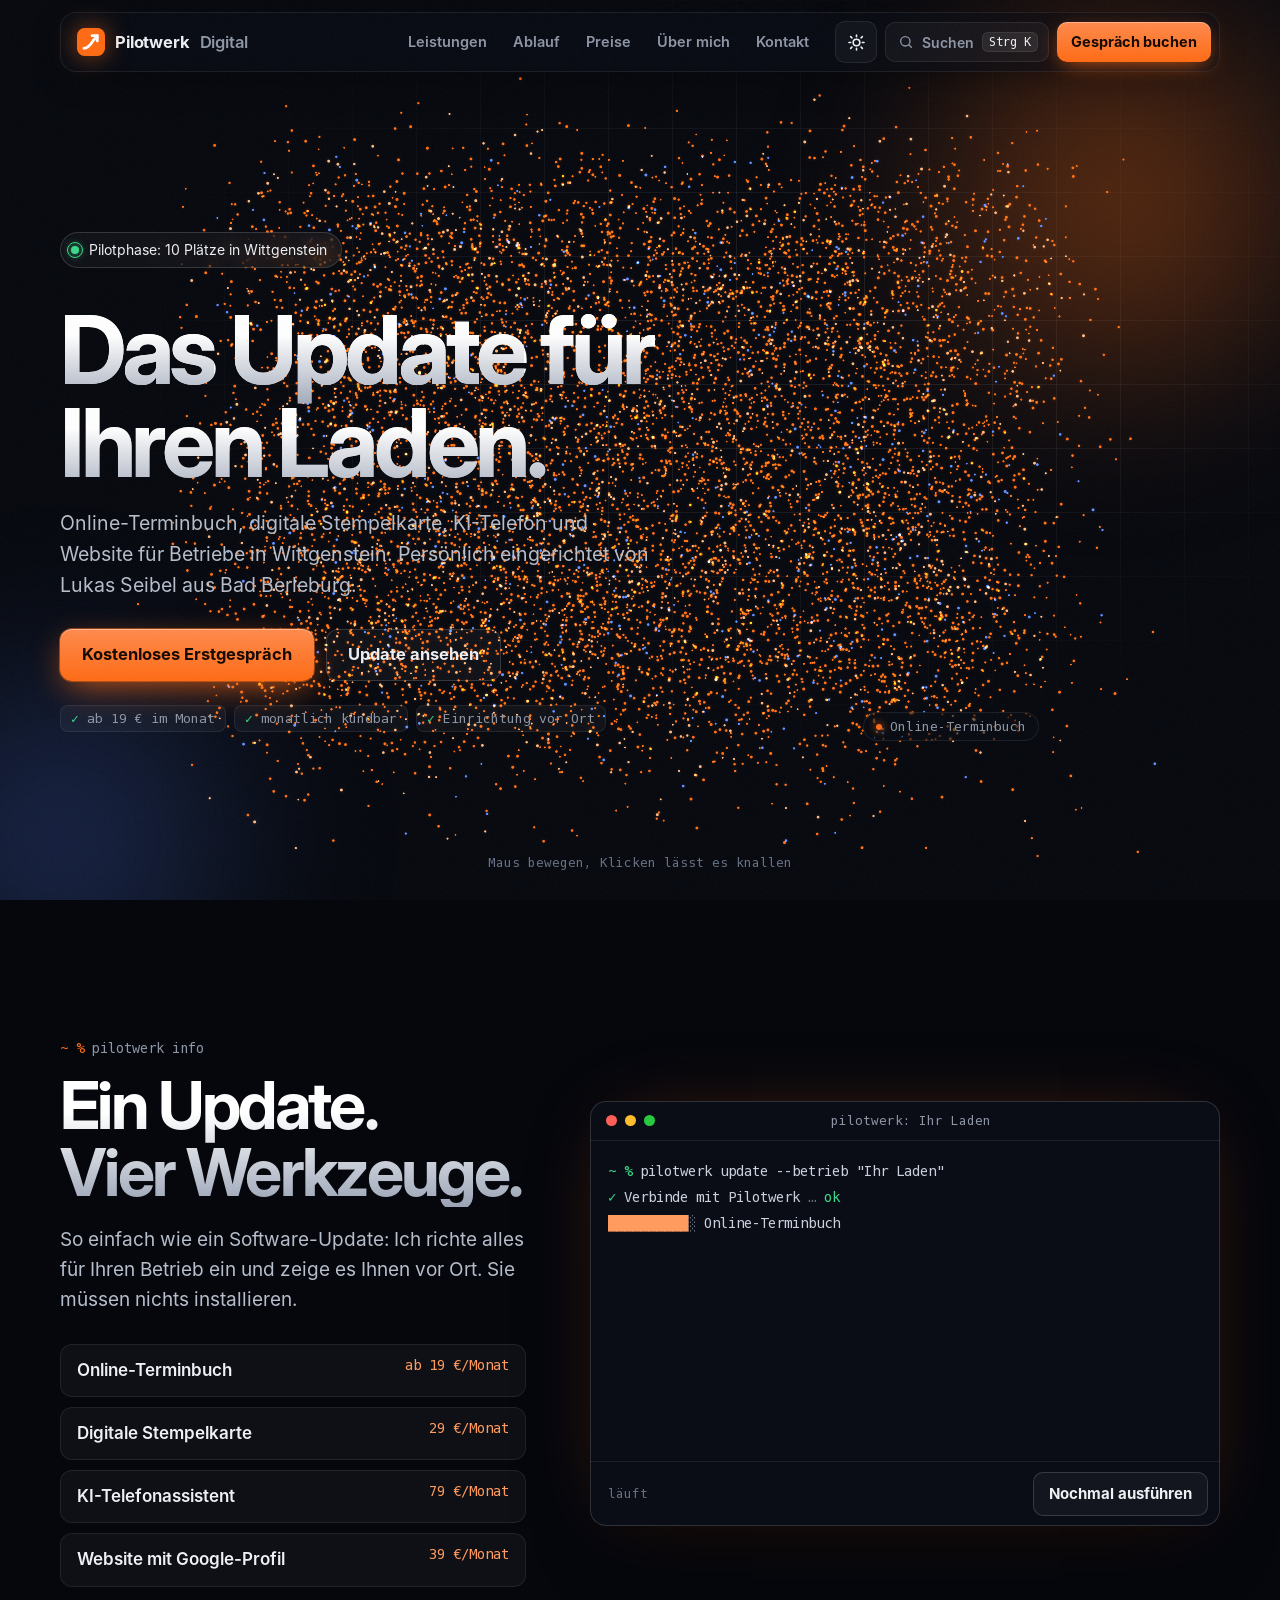
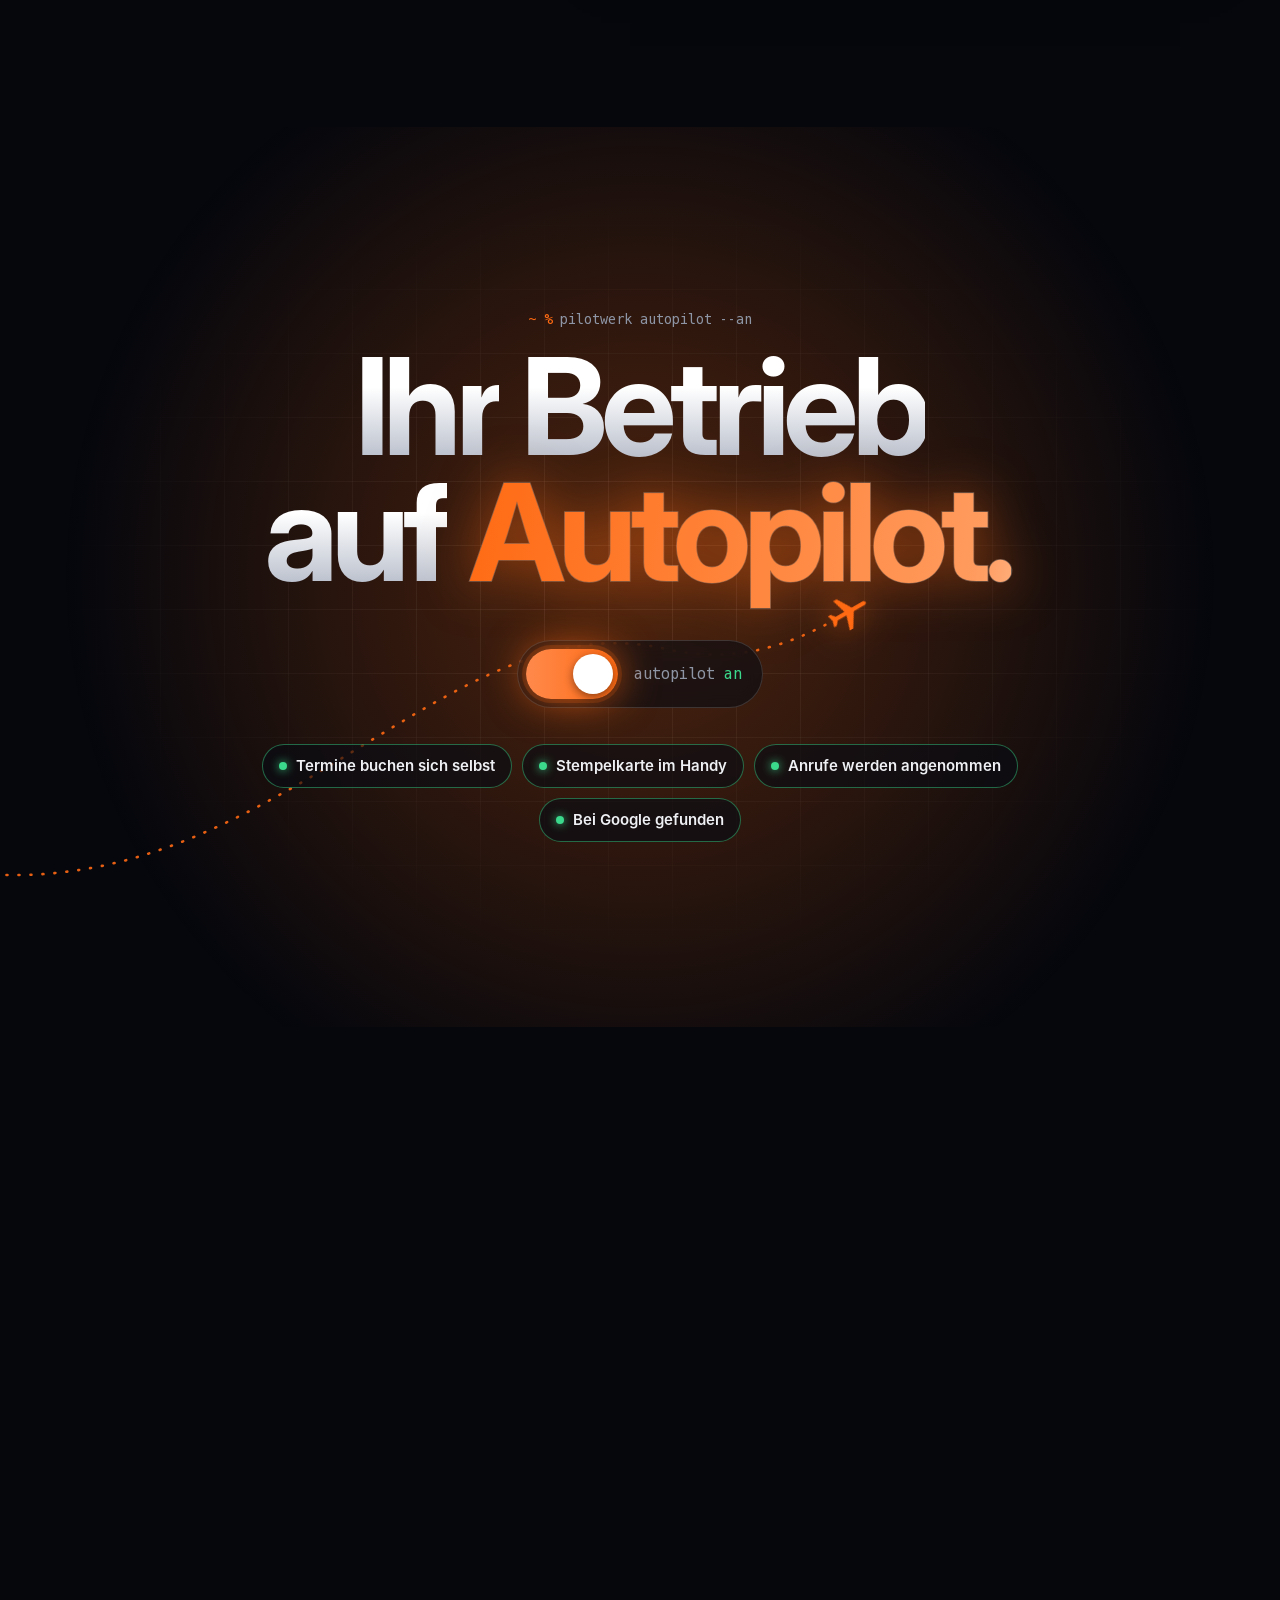
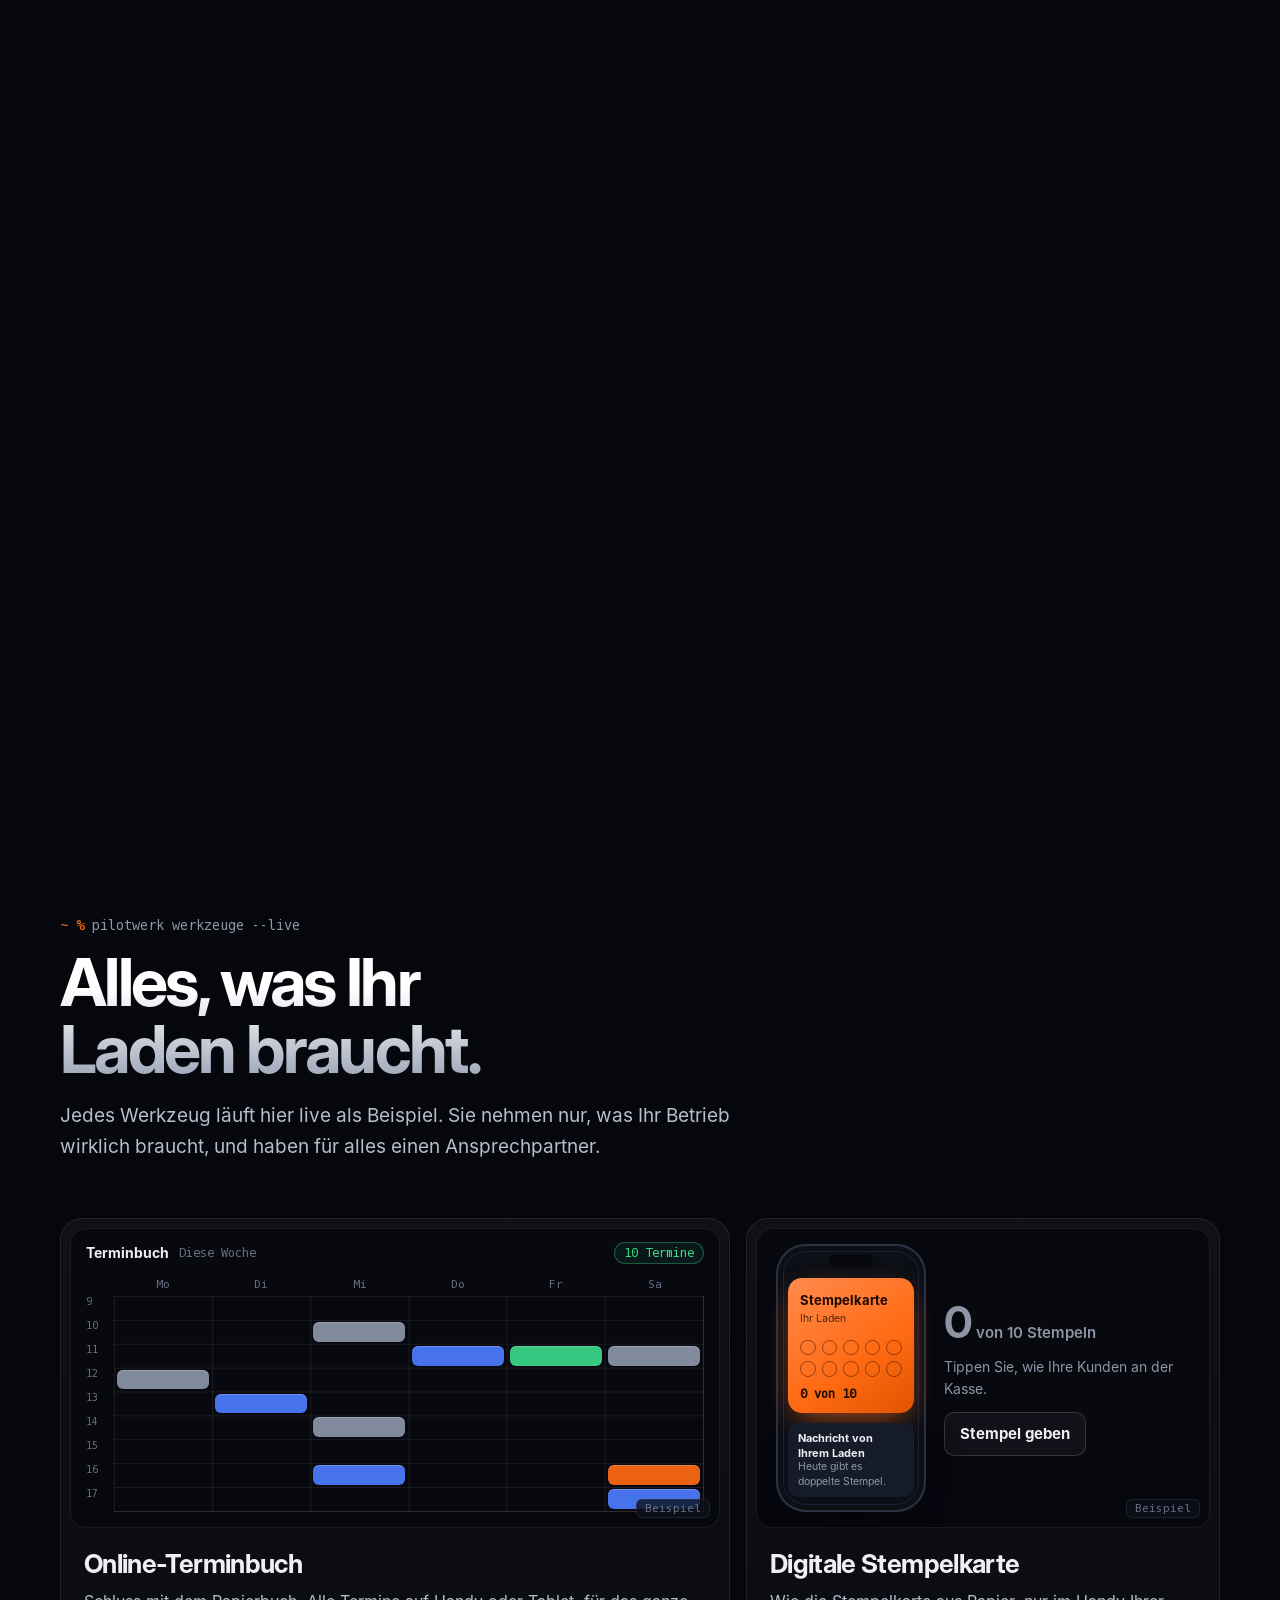
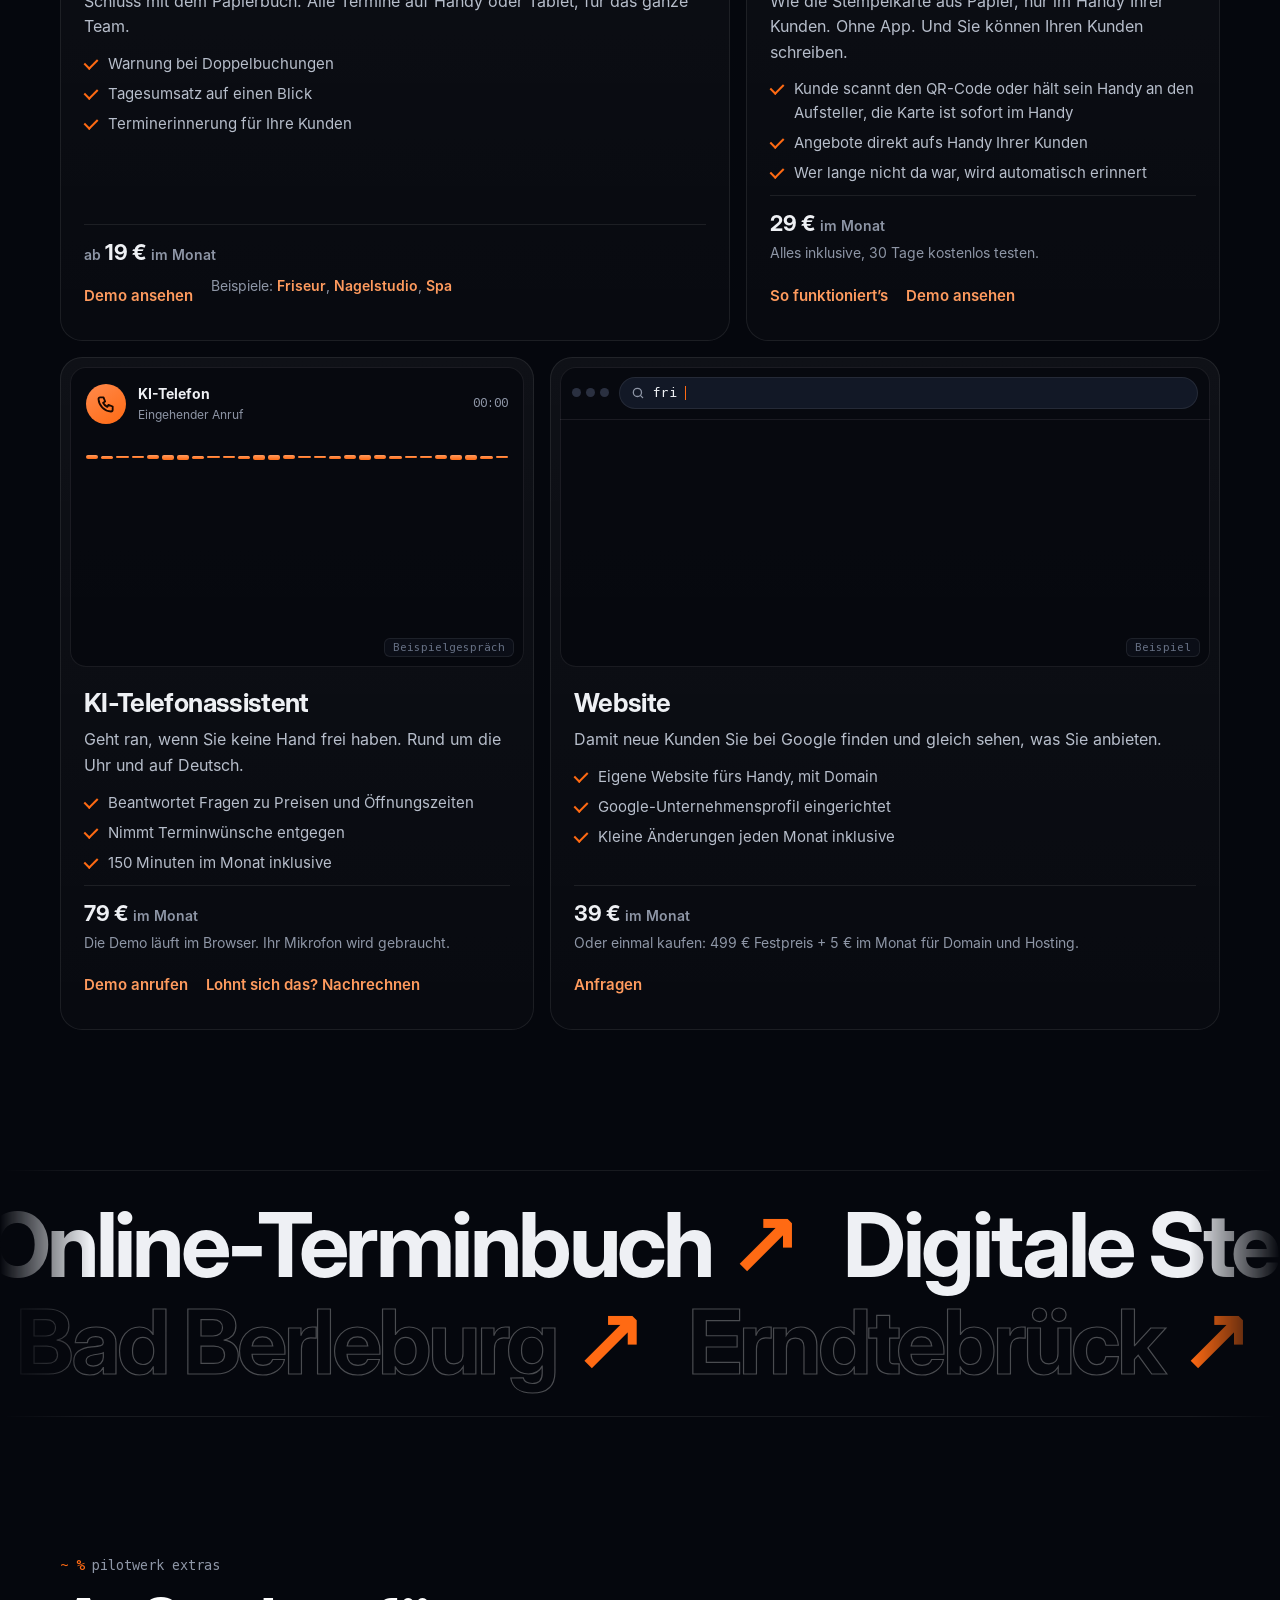
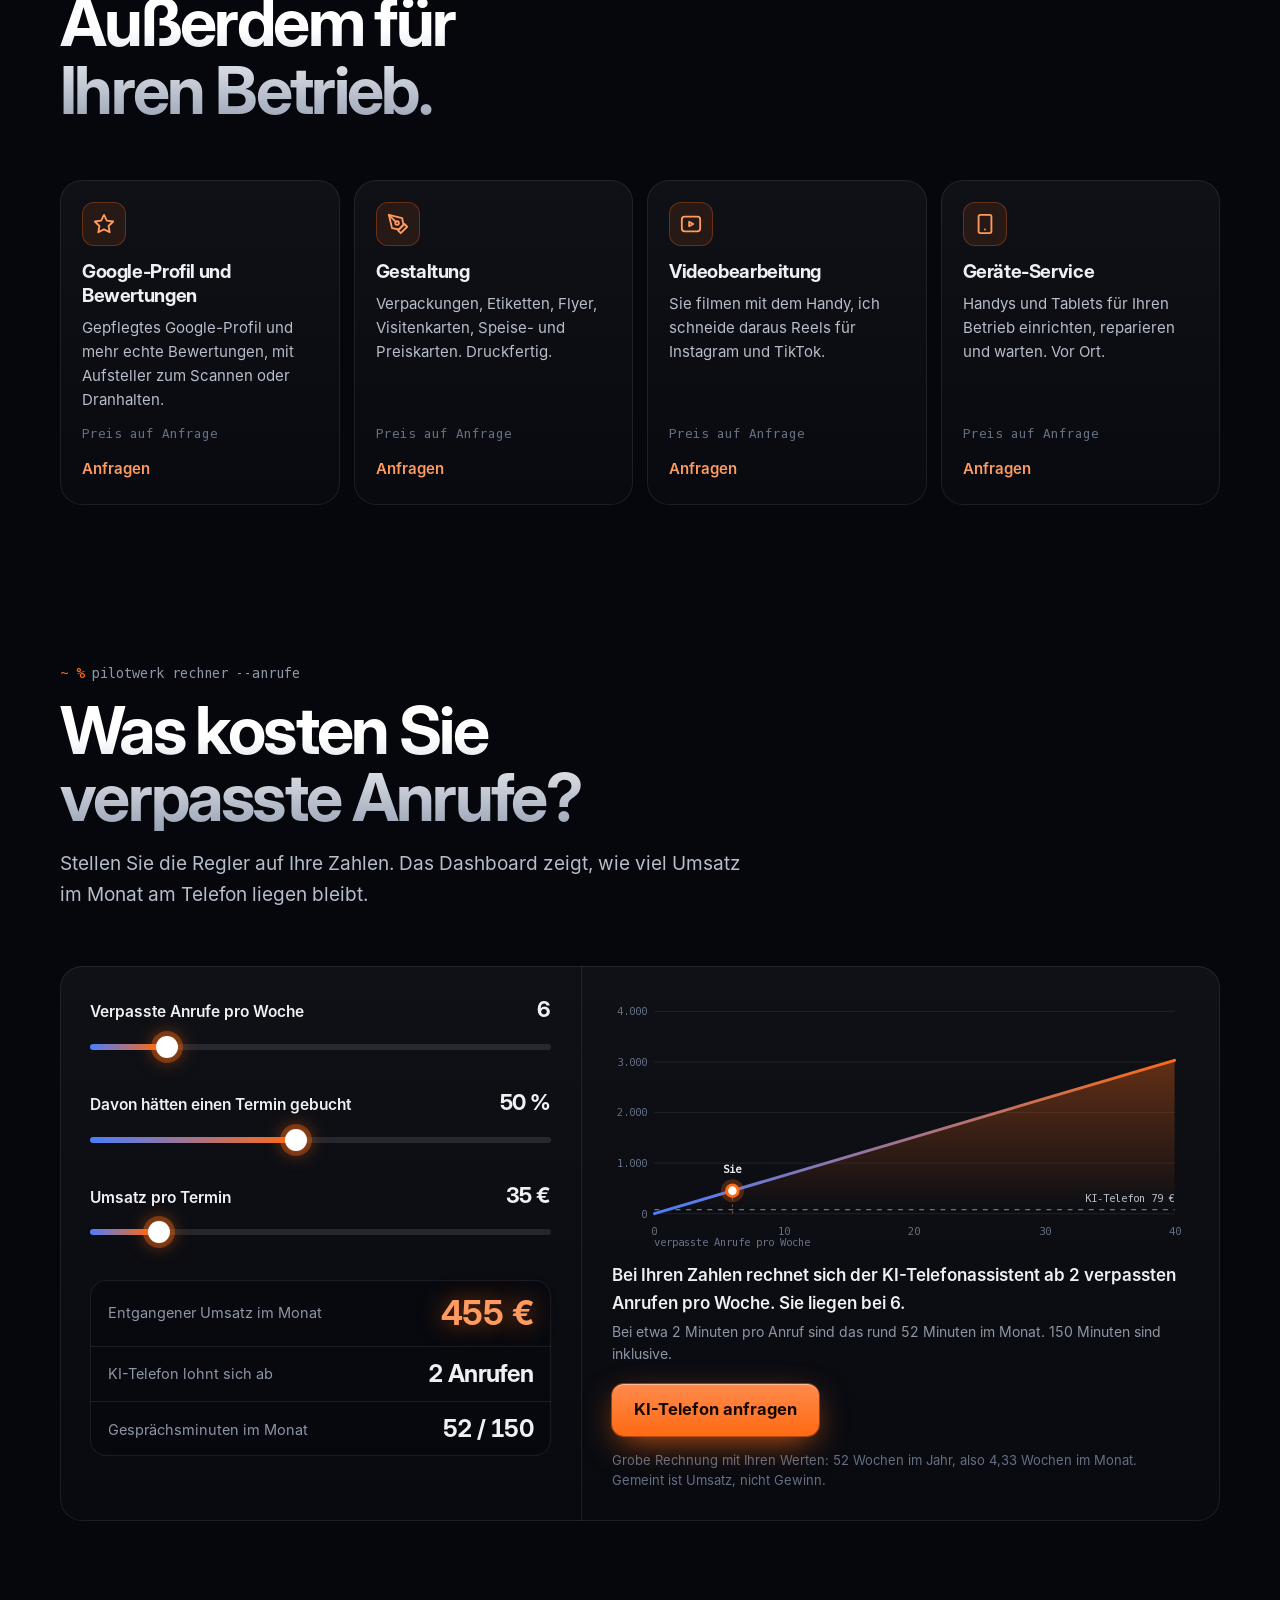
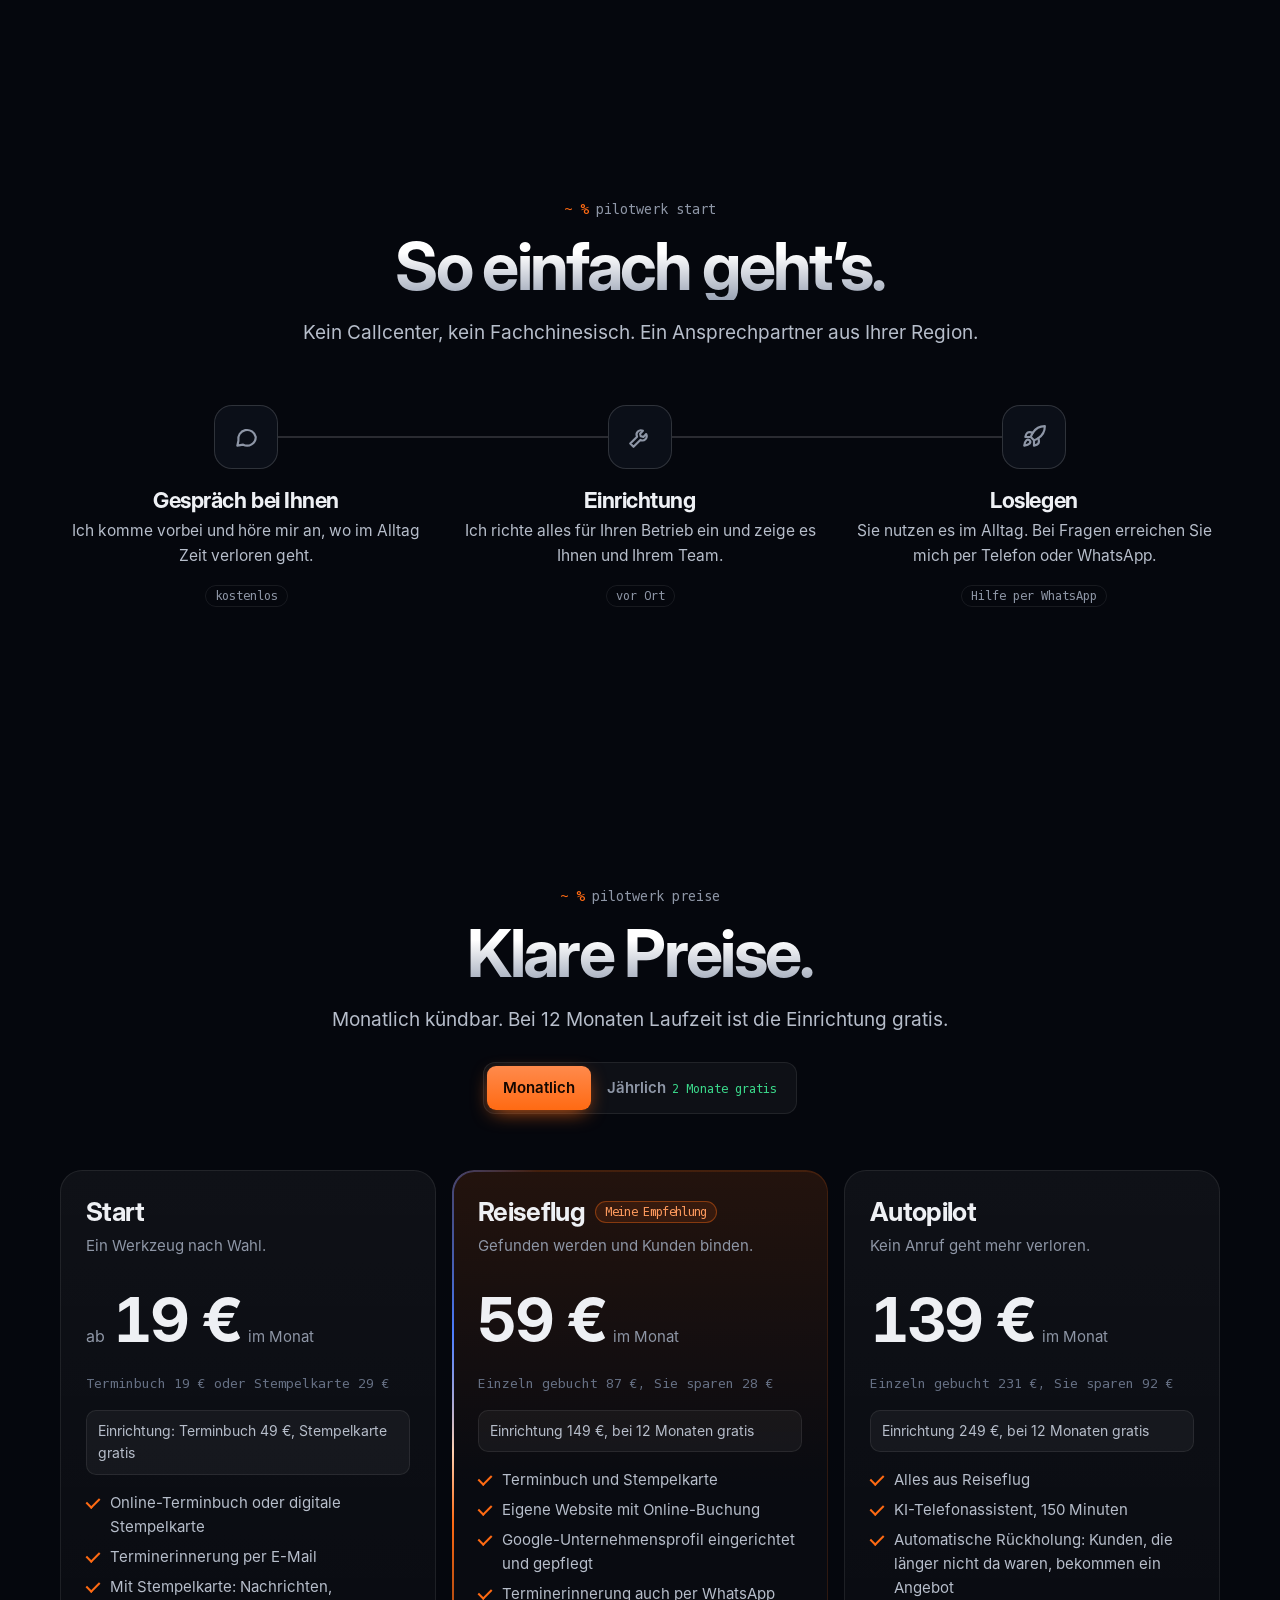
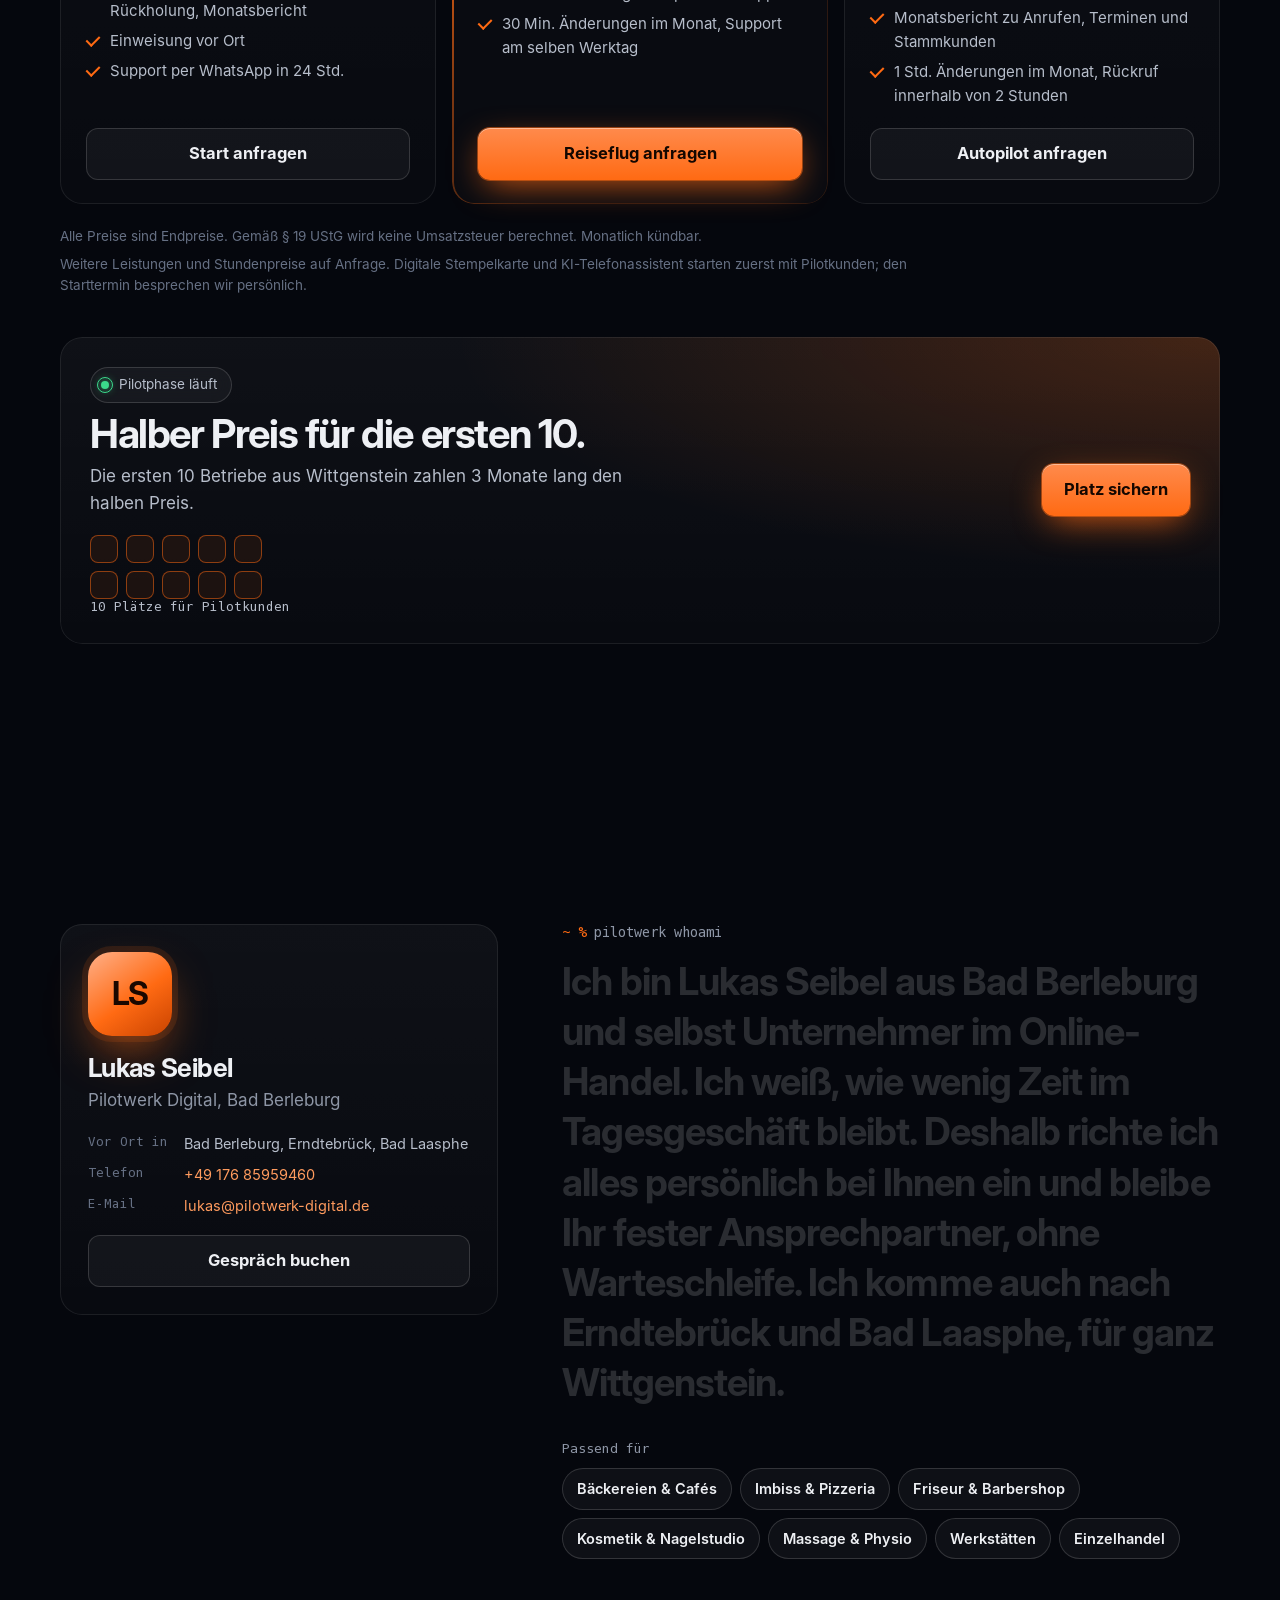
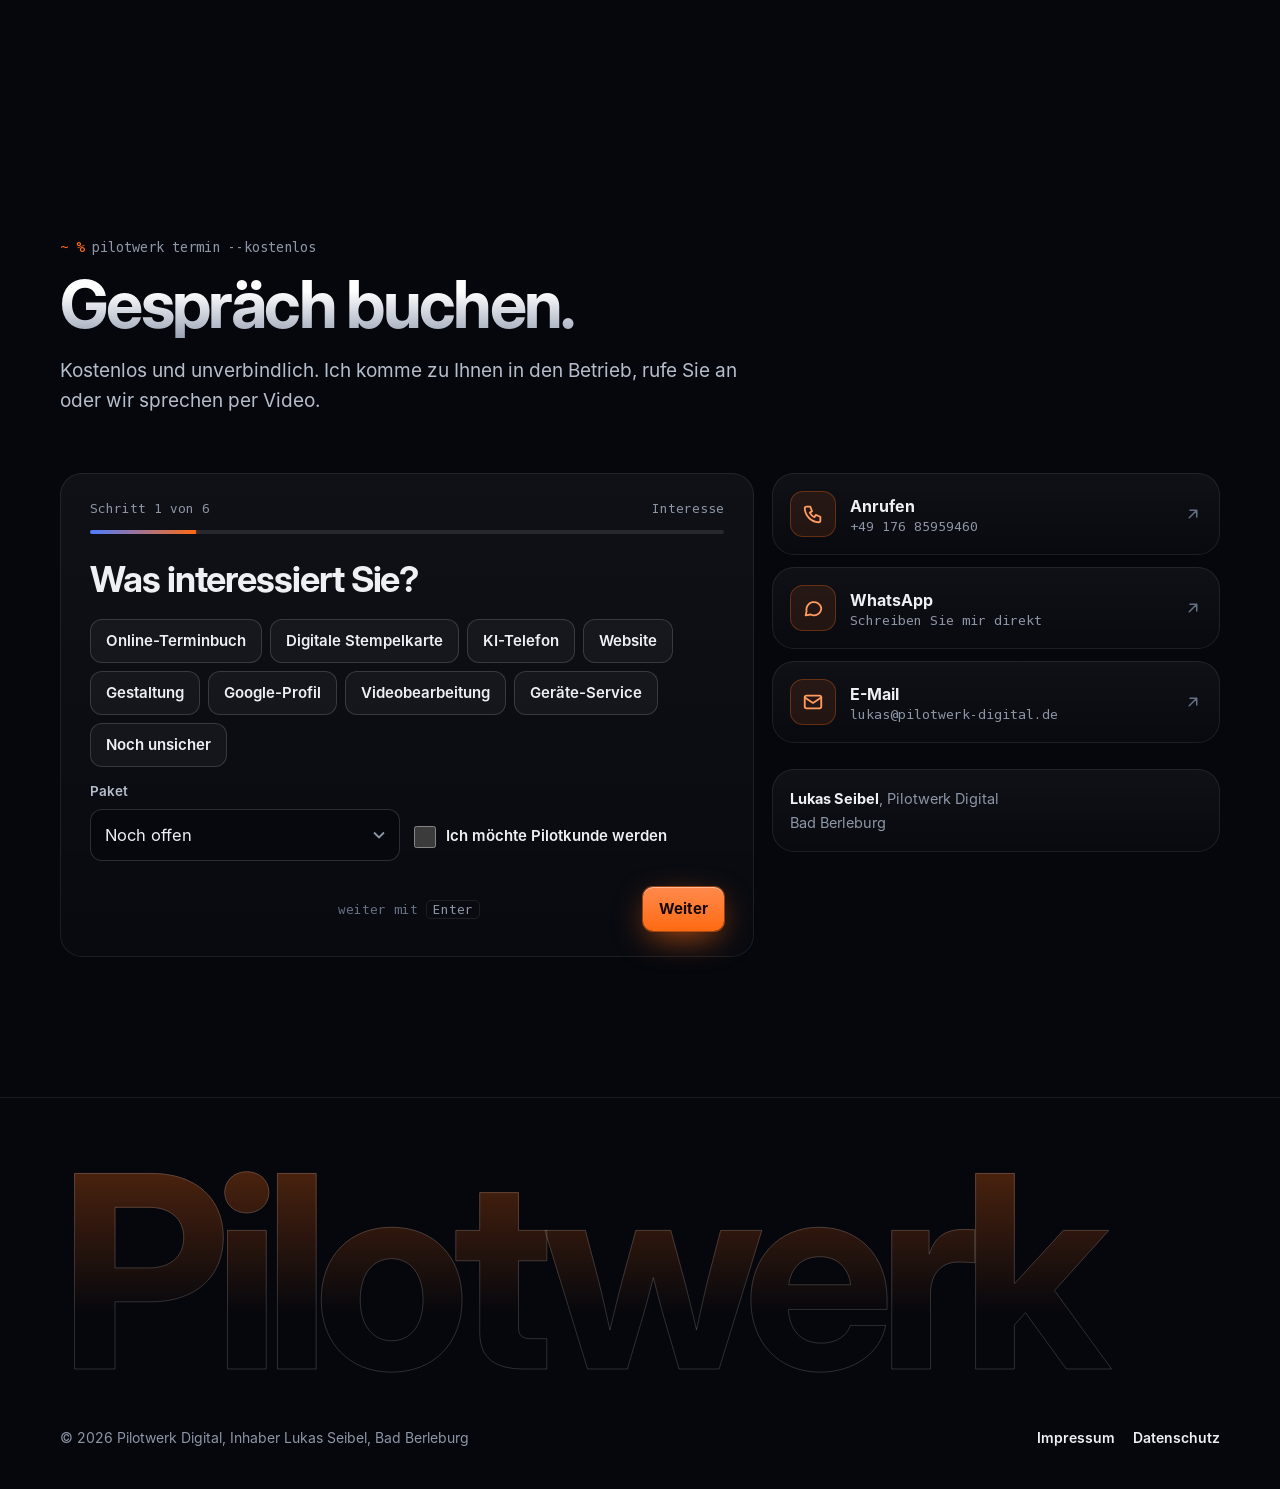
==== commit 21f52c3d: "Startseite: Leiste passt auf jede Breite, neuer Teil "Ihr Betrieb auf Autopilot" Die obere Leiste mi" ====
--- a/index.html
+++ b/index.html
@@ -3,7 +3,7 @@
 <head>
 <meta charset="utf-8">
 <meta name="viewport" content="width=device-width,initial-scale=1,viewport-fit=cover">
-<title>Pilotwerk Digital – Das Update für Ihren Laden</title>
+<title>Pilotwerk Digital – Ihr Betrieb auf Autopilot</title>
 <meta name="description" content="Online-Terminbuch, digitale Stempelkarte, KI-Telefonassistent, Website, Google-Profil, Gestaltung, Videobearbeitung und Geräte-Service für Betriebe in Bad Berleburg und Wittgenstein. Persönlich eingerichtet, monatlich kündbar.">
 <meta name="theme-color" content="#05070D">
 <script>try{var t=localStorage.getItem('pw-theme');if(t==='light'||t==='dark'){document.documentElement.setAttribute('data-theme',t);if(t==='light')document.querySelector('meta[name="theme-color"]').setAttribute('content','#FBFBFD')}}catch(e){}</script>
@@ -30,7 +30,7 @@
   --glass:rgba(9,12,20,.62);--glass2:rgba(13,17,27,.8);--pop:rgba(13,17,27,.96);--veil:rgba(3,4,8,.6);--menu:rgba(5,7,13,.92);--nav-sh:0 10px 40px -18px rgba(0,0,0,.9);
   --demo:rgba(5,7,13,.7);--toast:rgba(18,24,38,.96);--hit:#121826;--ring:#FFFFFF;--word:rgba(238,240,244,.16);--stroke:rgba(255,255,255,.28);--stroke2:rgba(255,255,255,.16);
   --map:#0F1522;--map-w:#1C2A44;--map-r:#1A2233;--dot3:#2A3040;--k-a:#151B28;--k-a-t:#C9D0DC;--k-k:rgba(255,106,19,.14);--k-k-t:#FFD2B8;
-  --feat:linear-gradient(180deg,rgba(255,106,19,.12),rgba(255,255,255,.02) 50%);--feat-sh:none;--hot-sh:0 0 24px rgba(255,106,19,.6);--pilot-a:.22;--orb1:.42;--orb2:.3;--noise:.05;--glow:.11;
+  --feat:linear-gradient(180deg,rgba(255,106,19,.12),rgba(255,255,255,.02) 50%);--feat-sh:none;--hot-sh:0 0 24px rgba(255,106,19,.6);--pilot-a:.22;--orb1:.42;--orb2:.3;--noise:.05;--glow:.11;--ap-glow:.3;--ap-shadow:26px;
   --font:"Inter",ui-sans-serif,system-ui,-apple-system,"Segoe UI",Roboto,sans-serif;--display:"Inter Display","Inter",ui-sans-serif,system-ui,sans-serif;--mono:"Pilot Mono",ui-monospace,"SF Mono",Menlo,Consolas,monospace;color-scheme:dark}
 [data-theme="light"]{--bg:#FBFBFD;--bg2:#FFFFFF;--bg3:#F1F3F7;--line:rgba(15,23,42,.09);--line2:rgba(15,23,42,.16);--text:#0B0F19;--sub:#3F4756;--muted:#4B5563;--dim:#6B7280;--orange2:#C2410C;--orange-t:#C2410C;--green-t:#15803D;--red:#D92D3F;
   --h-grad:linear-gradient(180deg,#0B0F19 35%,#4A5568);--card:#FFFFFF;--card-sh:inset 0 0 0 1px rgba(15,23,42,.09),0 1px 2px rgba(15,23,42,.04),0 18px 40px -24px rgba(15,23,42,.22);
@@ -38,7 +38,7 @@
   --glass:rgba(255,255,255,.72);--glass2:rgba(255,255,255,.9);--pop:rgba(255,255,255,.98);--veil:rgba(15,23,42,.28);--menu:rgba(251,251,253,.95);--nav-sh:0 10px 30px -16px rgba(15,23,42,.28);
   --demo:#F6F7F9;--toast:rgba(255,255,255,.98);--hit:#FFFFFF;--ring:#0B0F19;--word:rgba(11,15,25,.14);--stroke:rgba(15,23,42,.25);--stroke2:rgba(15,23,42,.14);
   --map:#EEF1F5;--map-w:#C9DAF0;--map-r:#FFFFFF;--dot3:#D5DAE2;--k-a:#EEF0F4;--k-a-t:#1F2937;--k-k:rgba(255,106,19,.1);--k-k-t:#9A3412;
-  --feat:linear-gradient(180deg,rgba(255,106,19,.09),#FFFFFF 55%);--feat-sh:0 24px 50px -28px rgba(255,106,19,.45);--hot-sh:none;--pilot-a:.14;--orb1:.2;--orb2:.12;--noise:.025;--glow:.07;color-scheme:light}
+  --feat:linear-gradient(180deg,rgba(255,106,19,.09),#FFFFFF 55%);--feat-sh:0 24px 50px -28px rgba(255,106,19,.45);--hot-sh:none;--pilot-a:.14;--orb1:.2;--orb2:.12;--noise:.025;--glow:.07;--ap-glow:.16;--ap-shadow:12px;color-scheme:light}
 ::view-transition-old(root),::view-transition-new(root){animation:none;mix-blend-mode:normal}
 ::view-transition-new(root){z-index:9999}
 *{box-sizing:border-box;min-width:0}
@@ -67,17 +67,17 @@
 .logo{display:inline-flex;align-items:center;gap:10px;text-decoration:none;font-weight:700;font-size:16.5px;letter-spacing:-.01em;margin-right:auto;flex:none}
 .logo svg{width:28px;height:28px;flex:none;filter:drop-shadow(0 0 12px rgba(255,106,19,.55))}
 .logo em{font-style:normal;font-weight:500;color:var(--muted)}
-@media (max-width:420px){.logo em{display:none}}
-.links{position:relative;display:flex;gap:2px;margin-right:6px}
+@media (max-width:400px){.nav:not(.fit) .logo em{display:none}}
+.links{position:relative;display:flex;gap:2px;margin-right:6px;flex:none}
 .links a{position:relative;z-index:1;display:inline-flex;align-items:center;min-height:38px;padding:6px 12px;border-radius:9px;color:var(--muted);text-decoration:none;font-size:14.5px;font-weight:600;transition:color .2s}
 .links a:hover,.links a[aria-current="true"]{color:var(--text)}
 .links .ind{position:absolute;z-index:0;top:0;height:100%;border-radius:9px;background:var(--chip2);box-shadow:inset 0 0 0 1px var(--line);transition:transform .35s cubic-bezier(.3,1.3,.5,1),width .35s cubic-bezier(.3,1.3,.5,1),opacity .2s;opacity:0;pointer-events:none}
-.kbtn{display:inline-flex;align-items:center;gap:8px;min-height:40px;padding:6px 10px 6px 12px;border-radius:10px;border:1px solid var(--line);background:var(--chip);color:var(--muted);font:500 14px var(--font);cursor:pointer}
+.kbtn{flex:none;display:inline-flex;align-items:center;gap:8px;min-height:40px;padding:6px 10px 6px 12px;border-radius:10px;border:1px solid var(--line);background:var(--chip);color:var(--muted);font:500 14px var(--font);cursor:pointer}
 .kbtn:hover{color:var(--text);border-color:var(--line2)}
 .kbtn kbd{font:12px var(--mono);padding:2px 6px;border-radius:6px;background:var(--chip2);border:1px solid var(--line);color:var(--text)}
 .kbtn svg{width:16px;height:16px}
-.ncta{display:inline-flex;align-items:center;min-height:40px;padding:8px 14px;border-radius:10px;background:linear-gradient(180deg,#FF8A4C,#FF6A13);color:#140700;font-weight:700;font-size:14.5px;text-decoration:none;white-space:nowrap;box-shadow:inset 0 1px 0 rgba(255,255,255,.35),0 6px 22px -6px rgba(255,106,19,.8)}
-.mbtn{display:none;width:42px;height:42px;border-radius:10px;border:1px solid var(--line);background:var(--chip);color:var(--text);cursor:pointer;place-items:center;padding:0}
+.ncta{flex:none;display:inline-flex;align-items:center;min-height:40px;padding:8px 14px;border-radius:10px;background:linear-gradient(180deg,#FF8A4C,#FF6A13);color:#140700;font-weight:700;font-size:14.5px;text-decoration:none;white-space:nowrap;box-shadow:inset 0 1px 0 rgba(255,255,255,.35),0 6px 22px -6px rgba(255,106,19,.8)}
+.mbtn{display:none;flex:none;width:42px;height:42px;border-radius:10px;border:1px solid var(--line);background:var(--chip);color:var(--text);cursor:pointer;place-items:center;padding:0}
 .mbtn svg{width:20px;height:20px}
 .tbtn{display:grid;place-items:center;width:42px;height:42px;flex:none;border-radius:10px;border:1px solid var(--line);background:var(--chip);color:var(--text);cursor:pointer;padding:0;overflow:hidden}
 .tbtn:hover{border-color:var(--line2)}
@@ -85,8 +85,14 @@
 .tbtn .moon{opacity:0;transform:rotate(-90deg) scale(.4)}
 [data-theme="light"] .tbtn .sun{opacity:0;transform:rotate(90deg) scale(.4)}
 [data-theme="light"] .tbtn .moon{opacity:1;transform:none}
-@media (max-width:940px){.links{display:none}.mbtn{display:grid}.kbtn .lbl,.kbtn kbd{display:none}.kbtn{width:42px;height:42px;padding:0;justify-content:center}}
-@media (max-width:420px){.ncta{display:none}}
+@media (max-width:1000px){.nav:not(.fit) .links{display:none}.nav:not(.fit) .mbtn{display:grid}.nav:not(.fit) .kbtn .lbl,.nav:not(.fit) .kbtn kbd{display:none}.nav:not(.fit) .kbtn{width:42px;height:42px;padding:0;justify-content:center}}
+@media (max-width:600px){.nav:not(.fit) .ncta{display:none}}
+.nav.s-icon .kbtn .lbl,.nav.s-icon .kbtn kbd{display:none}
+.nav.s-icon .kbtn{width:42px;height:42px;padding:0;justify-content:center}
+.nav.no-links .links{display:none}
+.nav.no-links .mbtn{display:grid}
+.nav.no-dig .logo em{display:none}
+.nav.no-cta .ncta{display:none}
 .menu{position:fixed;inset:0;z-index:75;display:flex;flex-direction:column;padding:92px 24px 32px;background:var(--menu);backdrop-filter:blur(20px);-webkit-backdrop-filter:blur(20px);opacity:0;visibility:hidden;transition:opacity .3s,visibility 0s .3s}
 .menu.open{opacity:1;visibility:visible;transition:opacity .3s}
 .menu a.big{display:block;padding:8px 0;font:700 clamp(34px,9vw,54px)/1.1 var(--display);letter-spacing:-.035em;text-decoration:none;color:var(--text);transform:translateY(24px);opacity:0;transition:transform .5s cubic-bezier(.2,.9,.3,1),opacity .4s}
@@ -119,7 +125,7 @@
 .live::after{content:"";position:absolute;inset:-4px;border-radius:50%;border:1px solid var(--green);animation:ping 1.8s ease-out infinite}
 @keyframes ping{from{transform:scale(.6);opacity:1}to{transform:scale(2.2);opacity:0}}
 .h1{margin:22px 0 18px;font:700 clamp(46px,7.4vw,98px)/.98 var(--display);letter-spacing:-.045em;background:var(--h-grad);-webkit-background-clip:text;background-clip:text;color:transparent;text-wrap:balance}
-.h1 .w{display:inline-block;opacity:0;transform:translateY(.35em);filter:blur(10px);transition:opacity .8s,transform .9s cubic-bezier(.2,.9,.3,1),filter .8s;background:inherit;-webkit-background-clip:text;background-clip:text}
+.h1 .w{display:inline-block;padding-bottom:.14em;margin-bottom:-.14em;opacity:0;transform:translateY(.35em);filter:blur(10px);transition:opacity .8s,transform .9s cubic-bezier(.2,.9,.3,1),filter .8s;background:inherit;-webkit-background-clip:text;background-clip:text}
 .ready .h1 .w{opacity:1;transform:none;filter:none}
 .sub{margin:0;max-width:34em;font-size:clamp(17px,1.6vw,19.5px);color:var(--sub);text-wrap:pretty}
 .cta-row{display:flex;flex-wrap:wrap;gap:12px;margin-top:28px}
@@ -175,6 +181,46 @@
 .cur{display:inline-block;width:.6em;height:1.1em;vertical-align:-.15em;background:var(--orange);animation:blink 1s steps(1) infinite}
 @keyframes blink{50%{opacity:0}}
 .term-f{display:flex;justify-content:space-between;align-items:center;gap:12px;padding:10px 12px 10px 18px;border-top:1px solid var(--line);font:12.5px var(--mono);color:var(--dim)}
+
+/* Autopilot statement: pinned while you scroll, the switch flips, the plane takes off */
+.ap{position:relative;height:250vh}
+.ap-stage{position:sticky;top:0;height:100vh;height:100svh;display:grid;place-items:center;overflow:hidden;isolation:isolate}
+.ap-stage::before{content:"";position:absolute;inset:0;z-index:-2;background-image:linear-gradient(var(--grid) 1px,transparent 1px),linear-gradient(90deg,var(--grid) 1px,transparent 1px);background-size:64px 64px;background-position:center;-webkit-mask:radial-gradient(ellipse 60% 55% at 50% 50%,#000 10%,transparent 75%);mask:radial-gradient(ellipse 60% 55% at 50% 50%,#000 10%,transparent 75%)}
+.ap-glow{position:absolute;z-index:-1;left:50%;top:50%;width:110vmax;height:110vmax;margin:-55vmax 0 0 -55vmax;border-radius:50%;background:radial-gradient(circle,rgba(255,106,19,var(--ap-glow)),rgba(255,106,19,0) 58%);transform:scale(.15);opacity:0;transition:transform 1.2s cubic-bezier(.2,.9,.3,1),opacity .8s;pointer-events:none}
+.ap.on .ap-glow{transform:scale(1);opacity:1}
+.ap-fly{position:absolute;inset:0;z-index:0;width:100%;height:100%;pointer-events:none;overflow:visible}
+.ap-trail{fill:none;stroke:var(--orange);stroke-width:2.6;stroke-linecap:round;stroke-dasharray:1 11;opacity:.9}
+.ap-plane{fill:var(--orange);filter:drop-shadow(0 0 8px rgba(255,106,19,.85))}
+.ap-in{position:relative;z-index:1;text-align:center}
+.ap-h{margin:0;font:700 clamp(54px,10.5vw,168px)/.94 var(--display);letter-spacing:-.05em}
+.ap-h .l1{display:block}
+.aw{display:inline-block;padding-bottom:.16em;margin-bottom:-.16em;background:var(--h-grad);-webkit-background-clip:text;background-clip:text;color:transparent}
+.ap.js .aw{opacity:var(--o,0);transform:translateY(calc((1 - var(--o,0)) * .35em)) scale(calc(.94 + var(--o,0) * .06));filter:blur(calc((1 - var(--o,0)) * 14px))}
+.aw.ap-word{position:relative;background:none;-webkit-text-stroke:1.5px var(--stroke);padding-right:.04em}
+.aw.ap-word::after{content:attr(data-text);position:absolute;left:0;top:0;padding-bottom:.16em;-webkit-text-stroke:0;background:linear-gradient(100deg,#FF6A13 0%,#FF9B5E 38%,#FFE3D0 50%,#FF9B5E 62%,#FF6A13 100%);background-size:250% 100%;background-position:100% 0;-webkit-background-clip:text;background-clip:text;color:transparent;filter:drop-shadow(0 0 var(--ap-shadow) rgba(255,106,19,.55));opacity:0}
+.ap:not(.js) .aw.ap-word::after{opacity:1}
+.ap.on .aw.ap-word::after{animation:neon .95s linear forwards,sweep 1.6s .95s cubic-bezier(.4,0,.2,1) forwards}
+@keyframes neon{0%{opacity:0}7%{opacity:1}11%{opacity:.1}19%{opacity:1}24%{opacity:.3}31%,100%{opacity:1}}
+@keyframes sweep{from{background-position:100% 0}to{background-position:0 0}}
+.ap-row{display:flex;justify-content:center;margin-top:clamp(26px,5vh,54px)}
+.ap-sw{display:inline-flex;align-items:center;gap:16px;padding:8px 20px 8px 8px;border-radius:999px;border:1px solid var(--line2);background:var(--glass);backdrop-filter:blur(10px);-webkit-backdrop-filter:blur(10px);color:var(--text);cursor:pointer;font:inherit}
+.ap-track{position:relative;flex:none;width:92px;height:50px;border-radius:999px;background:var(--track);box-shadow:inset 0 2px 6px rgba(0,0,0,.35);transition:background .35s,box-shadow .35s}
+.ap-knob{position:absolute;left:5px;top:5px;width:40px;height:40px;border-radius:50%;background:#fff;box-shadow:0 3px 10px rgba(0,0,0,.45);transition:transform .5s cubic-bezier(.3,1.6,.5,1)}
+.ap.on .ap-track{background:linear-gradient(90deg,#FF8A4C,#FF6A13);box-shadow:0 0 0 4px rgba(255,106,19,.18),0 0 40px rgba(255,106,19,.75)}
+.ap.on .ap-knob{transform:translateX(42px)}
+.ap-lbl{font:15px var(--mono);color:var(--muted);white-space:nowrap}
+.ap-lbl b{font-weight:400;color:var(--dim);transition:color .3s}
+.ap.on .ap-lbl b{color:var(--green-t)}
+.ap-burst{position:absolute;z-index:2;left:0;top:0;width:60px;height:60px;margin:-30px 0 0 -30px;border-radius:50%;border:2px solid var(--orange);pointer-events:none;animation:burst .9s cubic-bezier(.2,.8,.3,1) forwards}
+@keyframes burst{from{transform:scale(.4);opacity:1}to{transform:scale(9);opacity:0}}
+.ap-list{list-style:none;margin:clamp(22px,4vh,40px) auto 0;padding:0;display:flex;flex-wrap:wrap;justify-content:center;gap:10px;max-width:820px}
+.ap-list li{display:inline-flex;align-items:center;gap:9px;padding:9px 16px;border-radius:999px;border:1px solid var(--line2);background:var(--glass);font-size:15px;font-weight:600;color:var(--muted);opacity:.35;transform:translateY(8px) scale(.97);transition:opacity .45s,transform .55s cubic-bezier(.3,1.5,.5,1),color .3s,border-color .3s}
+.ap-list li i{width:8px;height:8px;border-radius:50%;background:var(--dim);flex:none;transition:background .3s,box-shadow .3s}
+.ap-list li.on{opacity:1;transform:none;color:var(--text);border-color:rgba(59,217,139,.45)}
+.ap-list li.on i{background:var(--green);box-shadow:0 0 10px var(--green)}
+@media (max-width:700px){.ap{height:220vh}.ap-h{font-size:15vw;line-height:.98}.ap-h .l2,.ap-h .l3{display:block}}
+@media (max-width:520px){.ap-list{gap:8px}.ap-list li{font-size:13.5px;padding:7px 12px}.ap-track{width:80px;height:44px}.ap-knob{width:34px;height:34px}.ap.on .ap-knob{transform:translateX(36px)}}
+@media (prefers-reduced-motion:reduce){.ap{height:auto}.ap-stage{position:relative;height:auto;padding:110px 0}.ap .aw.ap-word::after{opacity:1;animation:none}.ap-glow,.ap-knob,.ap-track,.ap-list li{transition:none}}
 
 /* Bento with live demos */
 .bento{display:grid;grid-template-columns:repeat(12,minmax(0,1fr));gap:16px}
@@ -594,7 +640,25 @@
     </div>
   </section>
 
-  <section class="sec" id="leistungen" style="padding-top:0">
+  <section class="ap" id="autopilot" aria-labelledby="apH">
+    <div class="ap-stage" id="apStage">
+      <span class="ap-glow" aria-hidden="true"></span>
+      <svg class="ap-fly" id="apFly" aria-hidden="true"><path id="apRef" fill="none" stroke="none"/><path class="ap-trail" id="apTrail"/><path class="ap-plane" id="apPlane" opacity="0" d="M12 2c.6 0 1 .5 1 1.2V9l7 4.3v1.9l-7-2.1v4.8l2 1.6V21l-3-.9-3 .9v-1.5l2-1.6v-4.8l-7 2.1v-1.9L11 9V3.2C11 2.5 11.4 2 12 2z"/></svg>
+      <div class="wrap ap-in">
+        <p class="cmd" aria-hidden="true"><b>~ %</b> pilotwerk autopilot --an</p>
+        <h2 class="ap-h" id="apH"><span class="l1"><span class="aw">Ihr</span> <span class="aw">Betrieb</span></span> <span class="l2"><span class="aw">auf</span></span> <span class="l3"><span class="aw ap-word" data-text="Autopilot.">Autopilot.</span></span></h2>
+        <div class="ap-row"><button class="ap-sw" id="apSw" type="button" role="switch" aria-checked="false" aria-label="Autopilot"><span class="ap-track" aria-hidden="true"><span class="ap-knob"></span></span><span class="ap-lbl" aria-hidden="true">autopilot <b id="apSt">aus</b></span></button></div>
+        <ul class="ap-list" id="apList">
+          <li><i aria-hidden="true"></i>Termine buchen sich selbst</li>
+          <li><i aria-hidden="true"></i>Stempelkarte im Handy</li>
+          <li><i aria-hidden="true"></i>Anrufe werden angenommen</li>
+          <li><i aria-hidden="true"></i>Bei Google gefunden</li>
+        </ul>
+      </div>
+    </div>
+  </section>
+
+  <section class="sec" id="leistungen">
     <div class="wrap">
       <div class="sh">
         <p class="cmd" aria-hidden="true"><b>~ %</b> pilotwerk werkzeuge --live</p>
@@ -1143,7 +1207,7 @@
   /* Terminal: the update runs when it comes into view */
   (function terminal() {
     const el = $('term'), state = $('termState'), run = $('termRun');
-    const L = [['cmd', 'pilotwerk update --betrieb "Ihr Laden"'], ['ok', 'Verbinde mit Pilotwerk', 'ok'], ['bar', 'Online-Terminbuch', 'installiert'], ['bar', 'Digitale Stempelkarte', 'installiert'], ['bar', 'KI-Telefonassistent', 'verbunden'], ['bar', 'Website + Google-Profil', 'online'], ['done', 'Update fertig. Ihr Laden ist bereit.']];
+    const L = [['cmd', 'pilotwerk update --betrieb "Ihr Laden"'], ['ok', 'Verbinde mit Pilotwerk', 'ok'], ['bar', 'Online-Terminbuch', 'installiert'], ['bar', 'Digitale Stempelkarte', 'installiert'], ['bar', 'KI-Telefonassistent', 'verbunden'], ['bar', 'Website + Google-Profil', 'online'], ['done', 'Update fertig. Autopilot bereit.']];
     const SP = ['|', '/', '-', '\\'];
     let job = 0, started = false;
     const esc = s => s.replace(/&/g, '&amp;').replace(/</g, '&lt;');
@@ -1412,6 +1476,95 @@
     place();
   })();
 
+  /* Autopilot statement: words appear, the switch flips, the plane takes off */
+  (function autopilot() {
+    const sec = $('autopilot'), stage = $('apStage'), sw = $('apSw'), st = $('apSt'), words = [...sec.querySelectorAll('.aw')], chips = [...$('apList').children];
+    const svg = $('apFly'), ref = $('apRef'), trail = $('apTrail'), plane = $('apPlane');
+    let on = false, forced = null, lastWant = false, pts = [], W = 0, H = 0, tick = false;
+    function setOn(v, fx) {
+      if (v === on) return;
+      on = v;
+      sec.classList.toggle('on', v);
+      sw.setAttribute('aria-checked', String(v));
+      st.textContent = v ? 'an' : 'aus';
+      if (v && fx && !reduce) {
+        const k = sw.querySelector('.ap-knob').getBoundingClientRect(), s = stage.getBoundingClientRect(), b = document.createElement('span');
+        b.className = 'ap-burst'; b.style.left = (k.left - s.left + k.width / 2 + 36) + 'px'; b.style.top = (k.top - s.top + k.height / 2) + 'px';
+        stage.append(b); setTimeout(() => b.remove(), 950);
+        if (navigator.vibrate) { try { navigator.vibrate(15); } catch (_) {} }
+      }
+    }
+    if (reduce) {
+      setOn(true, false);
+      chips.forEach(c => c.classList.add('on'));
+      sw.addEventListener('click', () => { setOn(!on, false); chips.forEach(c => c.classList.toggle('on', on)); });
+      return;
+    }
+    sec.classList.add('js');
+    function build() {
+      const r = stage.getBoundingClientRect();
+      W = r.width; H = r.height;
+      svg.setAttribute('viewBox', '0 0 ' + W.toFixed(0) + ' ' + H.toFixed(0));
+      const P = W > H ? [[-.06, .82], [.2, .9], [.34, .52], [.52, .58], [.8, .26], [1.08, .16]] : [[-.14, .9], [.25, .97], [.16, .66], [.5, .64], [.96, .36], [1.16, .14]];
+      const q = ([x, y]) => (x * W).toFixed(1) + ' ' + (y * H).toFixed(1);
+      ref.setAttribute('d', 'M' + q(P[0]) + 'C' + q(P[1]) + ' ' + q(P[2]) + ' ' + q(P[3]) + 'S' + q(P[4]) + ' ' + q(P[5]));
+      const L = ref.getTotalLength();
+      pts = [];
+      for (let i = 0; i <= 160; i++) { const pt = ref.getPointAtLength(L * i / 160); pts.push([pt.x, pt.y]); }
+    }
+    function fly(f) {
+      if (f <= 0 || !pts.length) { trail.setAttribute('d', 'M0 0'); plane.setAttribute('opacity', '0'); return; }
+      const n = Math.max(2, Math.round(f * 160));
+      let d = 'M' + pts[0][0].toFixed(1) + ' ' + pts[0][1].toFixed(1);
+      for (let i = 1; i <= n; i++) d += 'L' + pts[i][0].toFixed(1) + ' ' + pts[i][1].toFixed(1);
+      trail.setAttribute('d', d);
+      const a = pts[n - 2], b = pts[n], ang = Math.atan2(b[1] - a[1], b[0] - a[0]) * 180 / Math.PI + 90, sc = W < 700 ? 1.5 : 2.1;
+      plane.setAttribute('transform', 'translate(' + b[0].toFixed(1) + ' ' + b[1].toFixed(1) + ') rotate(' + ang.toFixed(1) + ') scale(' + sc + ') translate(-12 -12)');
+      plane.setAttribute('opacity', f >= 1 ? '0' : '1');
+    }
+    function update() {
+      tick = false;
+      const r = sec.getBoundingClientRect(), ih = innerHeight;
+      if (r.bottom < -50 || r.top > ih + 50) return;
+      const t = clamp((ih * .55 - r.top) / (r.height - ih * .45), 0, 1);
+      words.forEach((w, k) => w.style.setProperty('--o', clamp((t - .02 - k * .07) / .08, 0, 1).toFixed(3)));
+      const want = t >= .4;
+      if (want !== lastWant) { forced = null; lastWant = want; }
+      setOn(forced === null ? want : forced, true);
+      chips.forEach((c, k) => c.classList.toggle('on', on && (forced === true || t >= .46 + k * .06)));
+      fly(on ? clamp((t - .42) / .56, 0, 1) : 0);
+    }
+    sw.addEventListener('click', () => { forced = !on; setOn(forced, true); update(); });
+    addEventListener('scroll', () => { if (!tick) { tick = true; requestAnimationFrame(update); } }, {passive: true});
+    addEventListener('resize', () => { build(); update(); });
+    if (document.fonts && document.fonts.ready) document.fonts.ready.then(() => { build(); update(); });
+    build(); update();
+  })();
+
+  /* Top bar: shows as much as fits, nothing gets squeezed */
+  (function navFit() {
+    const nav = $('nav'), ALL = ['s-icon', 'no-links', 'no-dig', 'no-cta'];
+    const OPTS = [[], ['s-icon'], ['s-icon', 'no-links'], ['s-icon', 'no-links', 'no-dig'], ['s-icon', 'no-links', 'no-cta'], ['s-icon', 'no-links', 'no-cta', 'no-dig']];
+    function fits() {
+      const nr = nav.getBoundingClientRect(), right = nr.right - parseFloat(getComputedStyle(nav).paddingRight) + .5;
+      const kids = [...nav.children].filter(k => k.getClientRects().length);
+      for (let i = 0; i < kids.length; i++) {
+        const r = kids[i].getBoundingClientRect();
+        if (r.right > right) return false;
+        if (i && r.left < kids[i - 1].getBoundingClientRect().right + 4) return false;
+      }
+      return true;
+    }
+    function fit() {
+      nav.classList.add('fit');
+      for (const o of OPTS) { ALL.forEach(c => nav.classList.toggle(c, o.includes(c))); if (fits()) return; }
+    }
+    fit();
+    let rq = 0;
+    addEventListener('resize', () => { if (!rq) rq = requestAnimationFrame(() => { rq = 0; fit(); }); });
+    if (document.fonts && document.fonts.ready) document.fonts.ready.then(() => { fit(); dispatchEvent(new Event('resize')); });
+  })();
+
   /* Scroll-linked: progress bar, pipeline, story highlight, section menu */
   const progBar = $('progBar'), pipe = $('pipe'), nodes = [...pipe.querySelectorAll('.node')], story = $('story');
   let inHl = false;
@@ -1483,7 +1636,7 @@
     const IC = {theme: '<svg viewBox="0 0 24 24" fill="none" stroke="currentColor" stroke-width="2" stroke-linecap="round" stroke-linejoin="round"><circle cx="12" cy="12" r="8"/><path d="M12 4a8 8 0 0 1 0 16z" fill="currentColor"/></svg>', sec: '<svg viewBox="0 0 24 24" fill="none" stroke="currentColor" stroke-width="2" stroke-linecap="round" stroke-linejoin="round"><path d="M4 6h16M4 12h10M4 18h7"/></svg>', demo: '<svg viewBox="0 0 24 24" fill="none" stroke="currentColor" stroke-width="2" stroke-linecap="round" stroke-linejoin="round"><path d="M6 4l14 8-14 8z"/></svg>', ct: '<svg viewBox="0 0 24 24" fill="none" stroke="currentColor" stroke-width="2" stroke-linecap="round" stroke-linejoin="round"><path d="M5 4h4l2 5-2.5 1.5a11 11 0 0 0 5 5L15 13l5 2v4a2 2 0 0 1-2 2A16 16 0 0 1 3 6a2 2 0 0 1 2-2"/></svg>'};
     const ITEMS = [
       ['Darstellung', 'theme', () => root.getAttribute('data-theme') === 'light' ? 'Dunkles Design einschalten' : 'Helles Design einschalten', 'theme:toggle', 'Hell / Dunkel'],
-      ['Bereiche', 'sec', 'Online-Terminbuch', '#terminbuch', 'Leistung'], ['Bereiche', 'sec', 'Digitale Stempelkarte', '#stempelkarte', 'Leistung'], ['Bereiche', 'sec', 'KI-Telefonassistent', '#ki-telefon', 'Leistung'], ['Bereiche', 'sec', 'Website', '#website', 'Leistung'],
+      ['Bereiche', 'sec', 'Ihr Betrieb auf Autopilot', '#autopilot', 'Abschnitt'], ['Bereiche', 'sec', 'Online-Terminbuch', '#terminbuch', 'Leistung'], ['Bereiche', 'sec', 'Digitale Stempelkarte', '#stempelkarte', 'Leistung'], ['Bereiche', 'sec', 'KI-Telefonassistent', '#ki-telefon', 'Leistung'], ['Bereiche', 'sec', 'Website', '#website', 'Leistung'],
       ['Bereiche', 'sec', 'Verpasste Anrufe nachrechnen', '#rechner', 'Rechner'], ['Bereiche', 'sec', 'Ablauf', '#ablauf', 'Abschnitt'], ['Bereiche', 'sec', 'Preise', '#preise', 'Abschnitt'], ['Bereiche', 'sec', 'Pilotkunde werden', '#preise', 'Angebot'], ['Bereiche', 'sec', 'Über mich', '#ueber', 'Abschnitt'],
       ['Demos', 'demo', 'Terminbuch-Demo öffnen', '/terminbuch/', 'Demo'], ['Demos', 'demo', 'Stempelkarten-Demo öffnen', '/stempelkarte/demo/', 'Demo'], ['Demos', 'demo', 'KI-Telefon anrufen', ELEVEN, 'Demo'],
       ['Kontakt', 'ct', 'Gespräch buchen', '#kontakt', 'Formular'], ['Kontakt', 'ct', 'Anrufen: +49 176 85959460', 'tel:+4917685959460', 'Telefon'], ['Kontakt', 'ct', 'WhatsApp schreiben', 'https://wa.me/4917685959460', 'WhatsApp'], ['Kontakt', 'ct', 'E-Mail schreiben', 'mailto:lukas@pilotwerk-digital.de', 'E-Mail'],
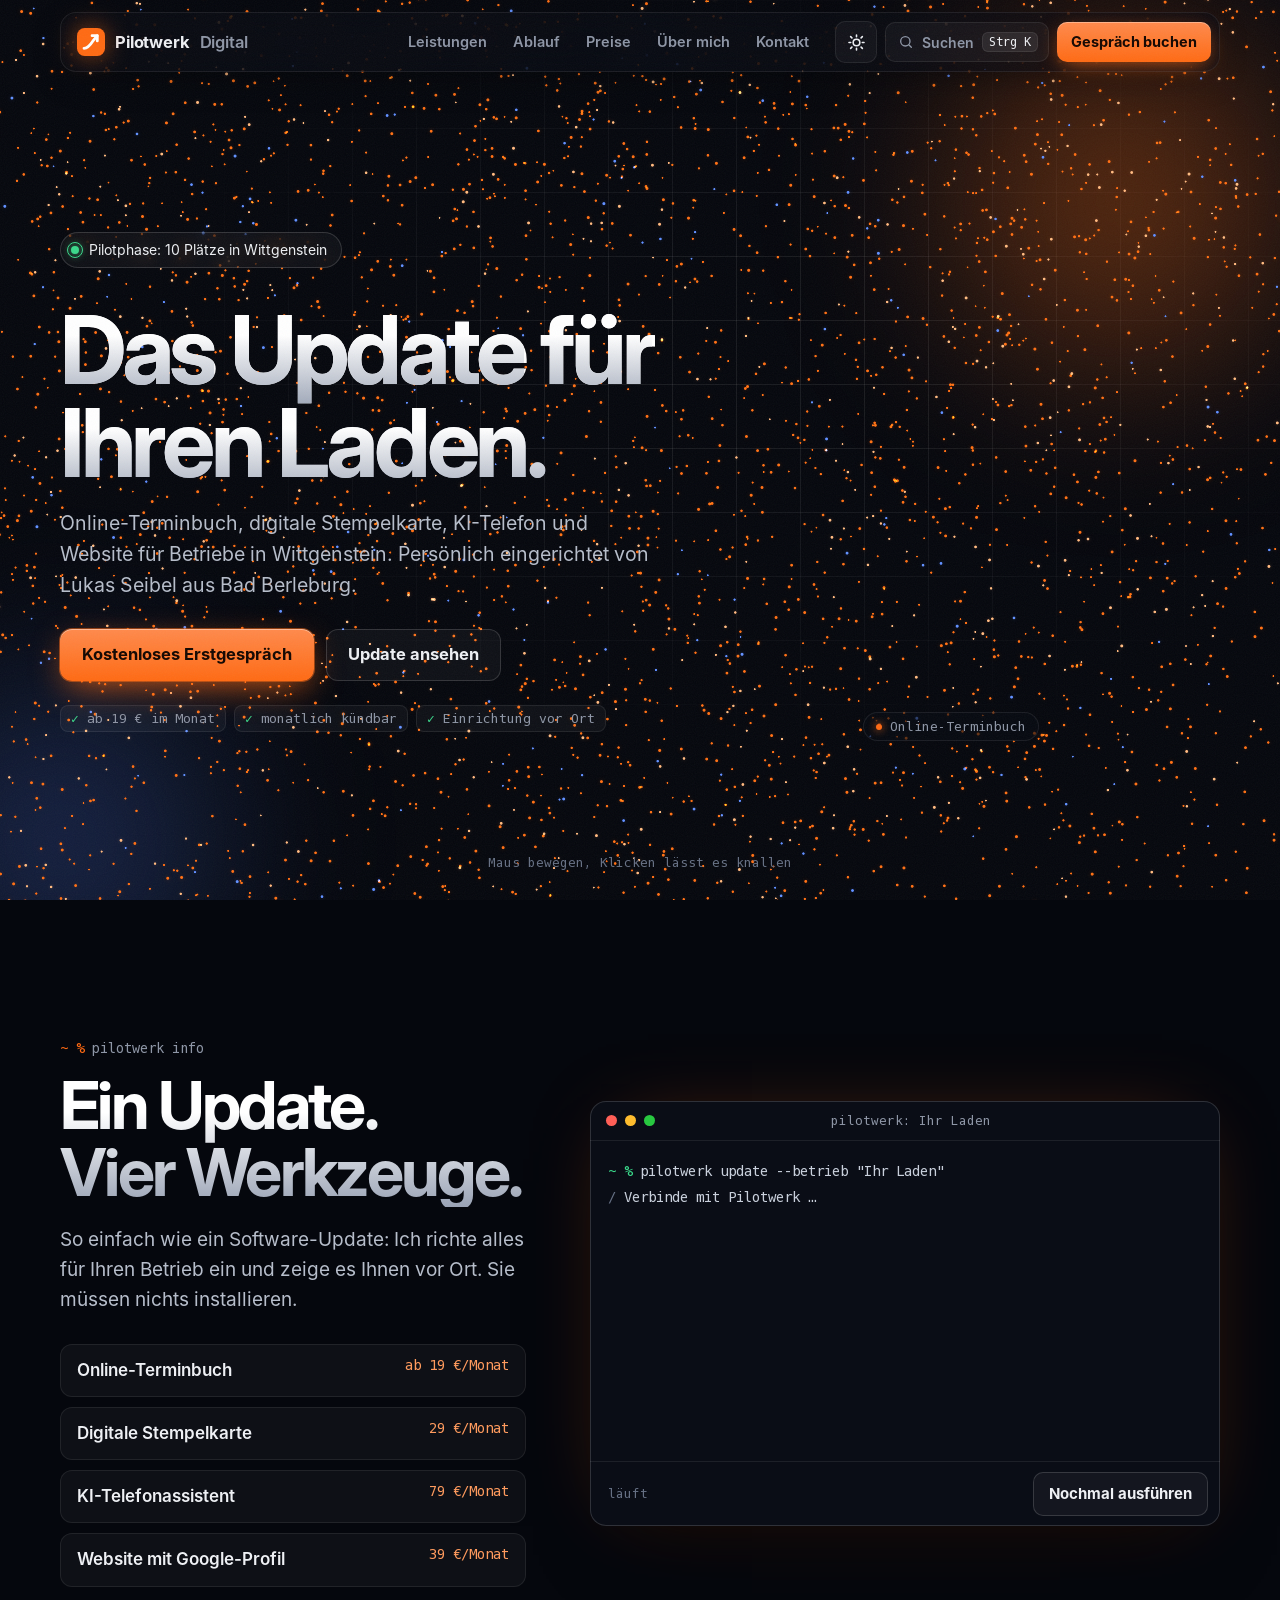
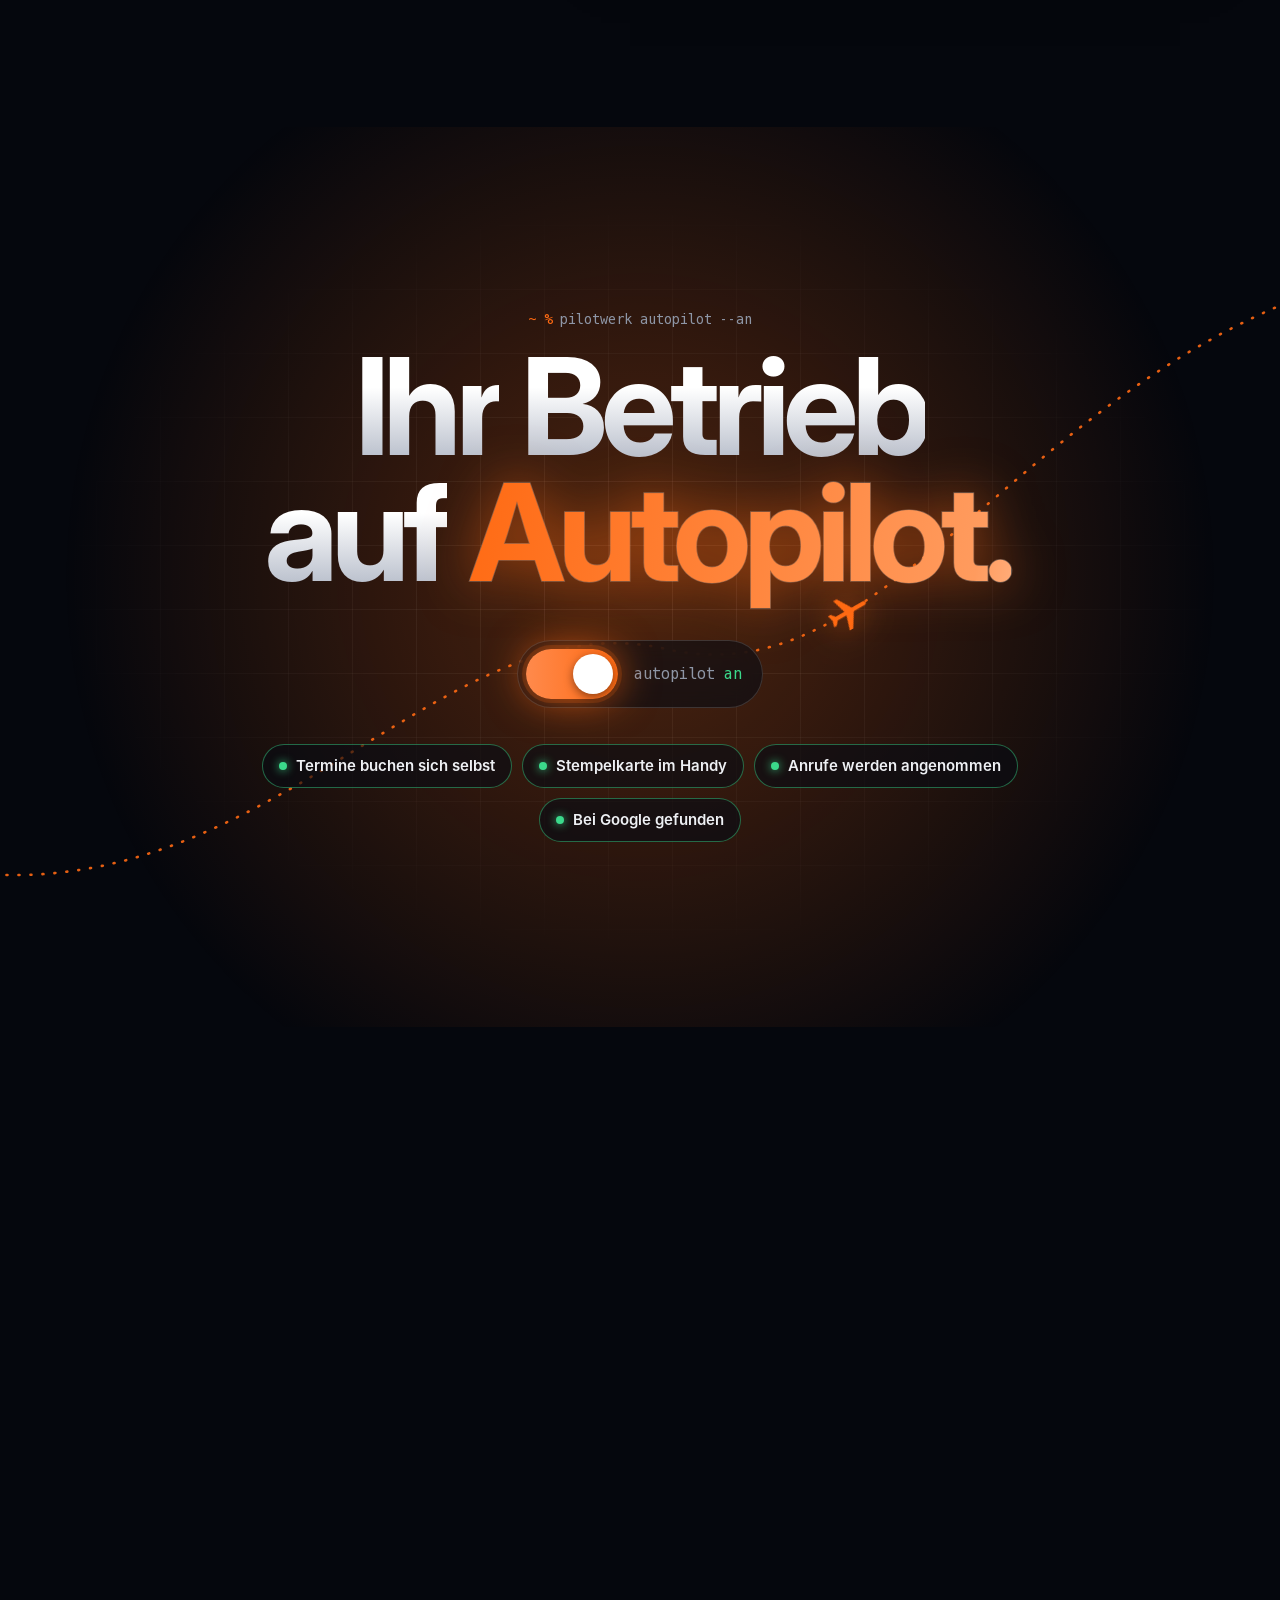
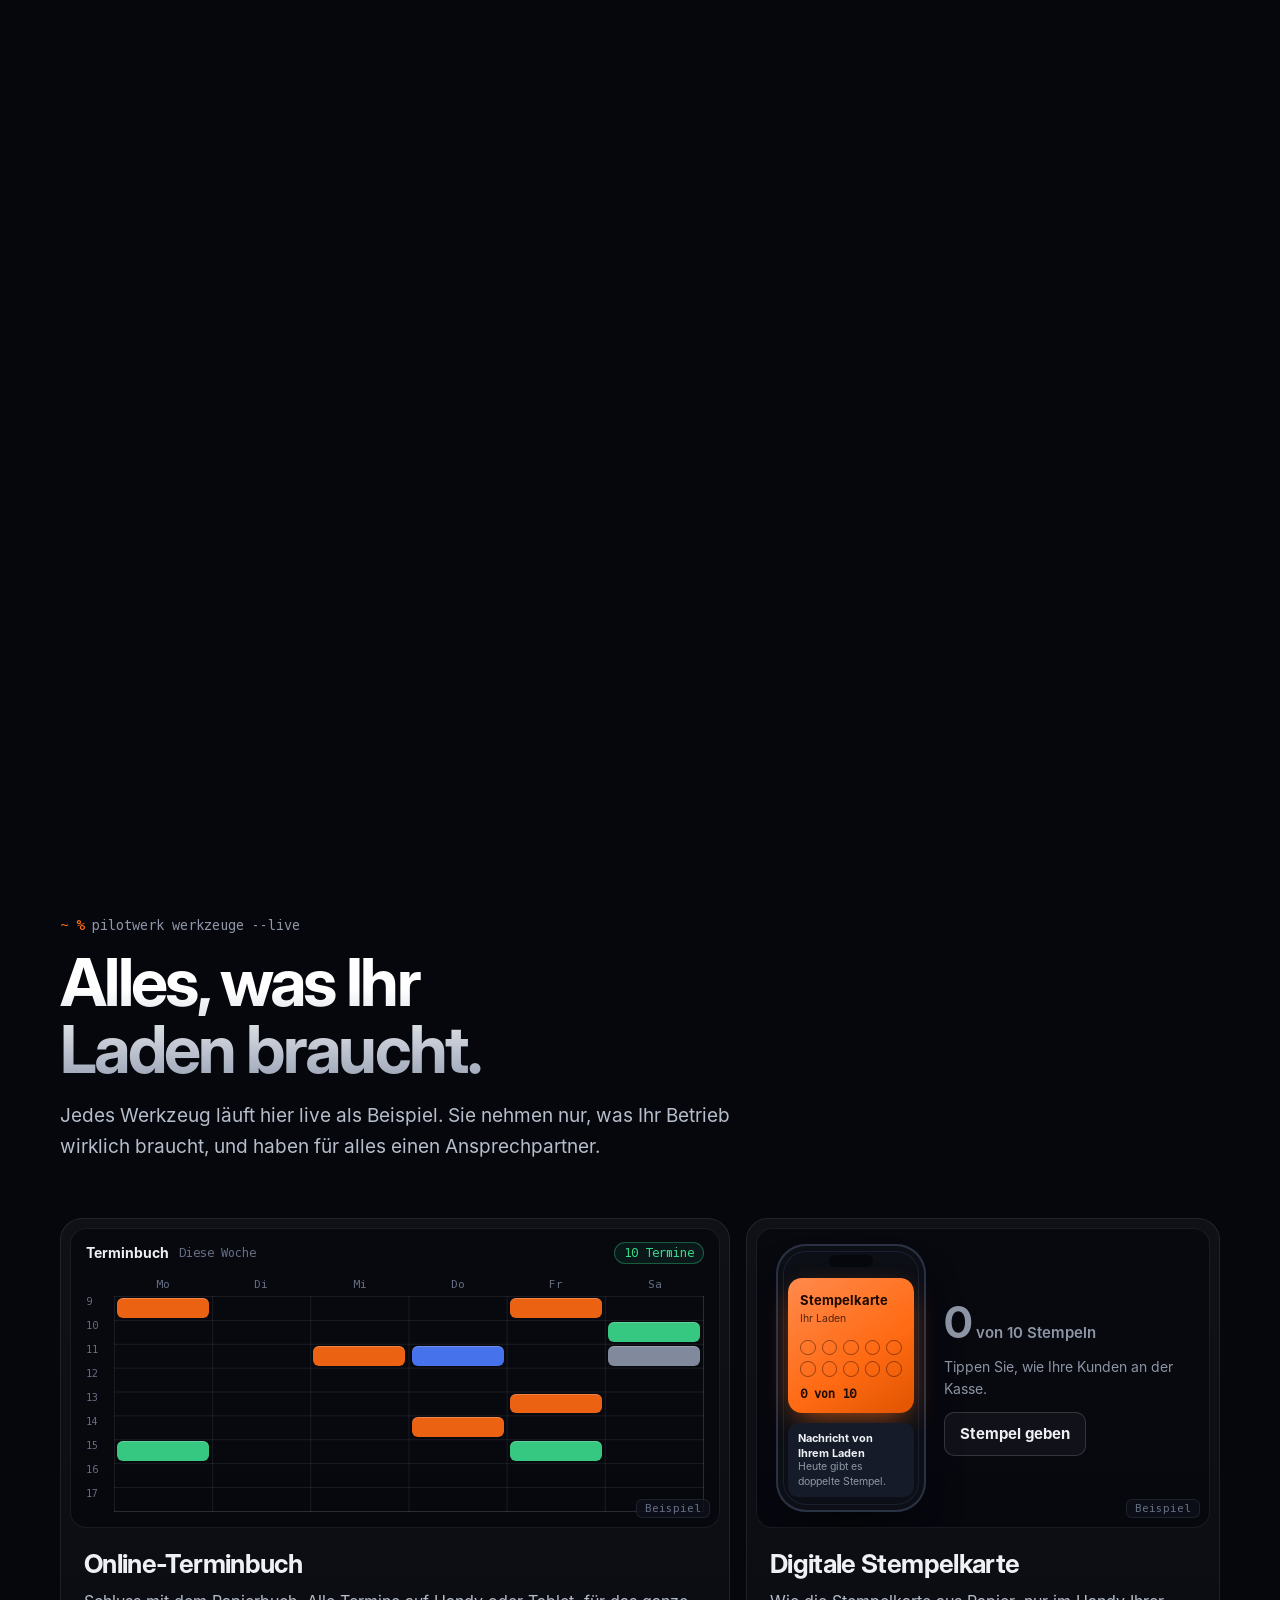
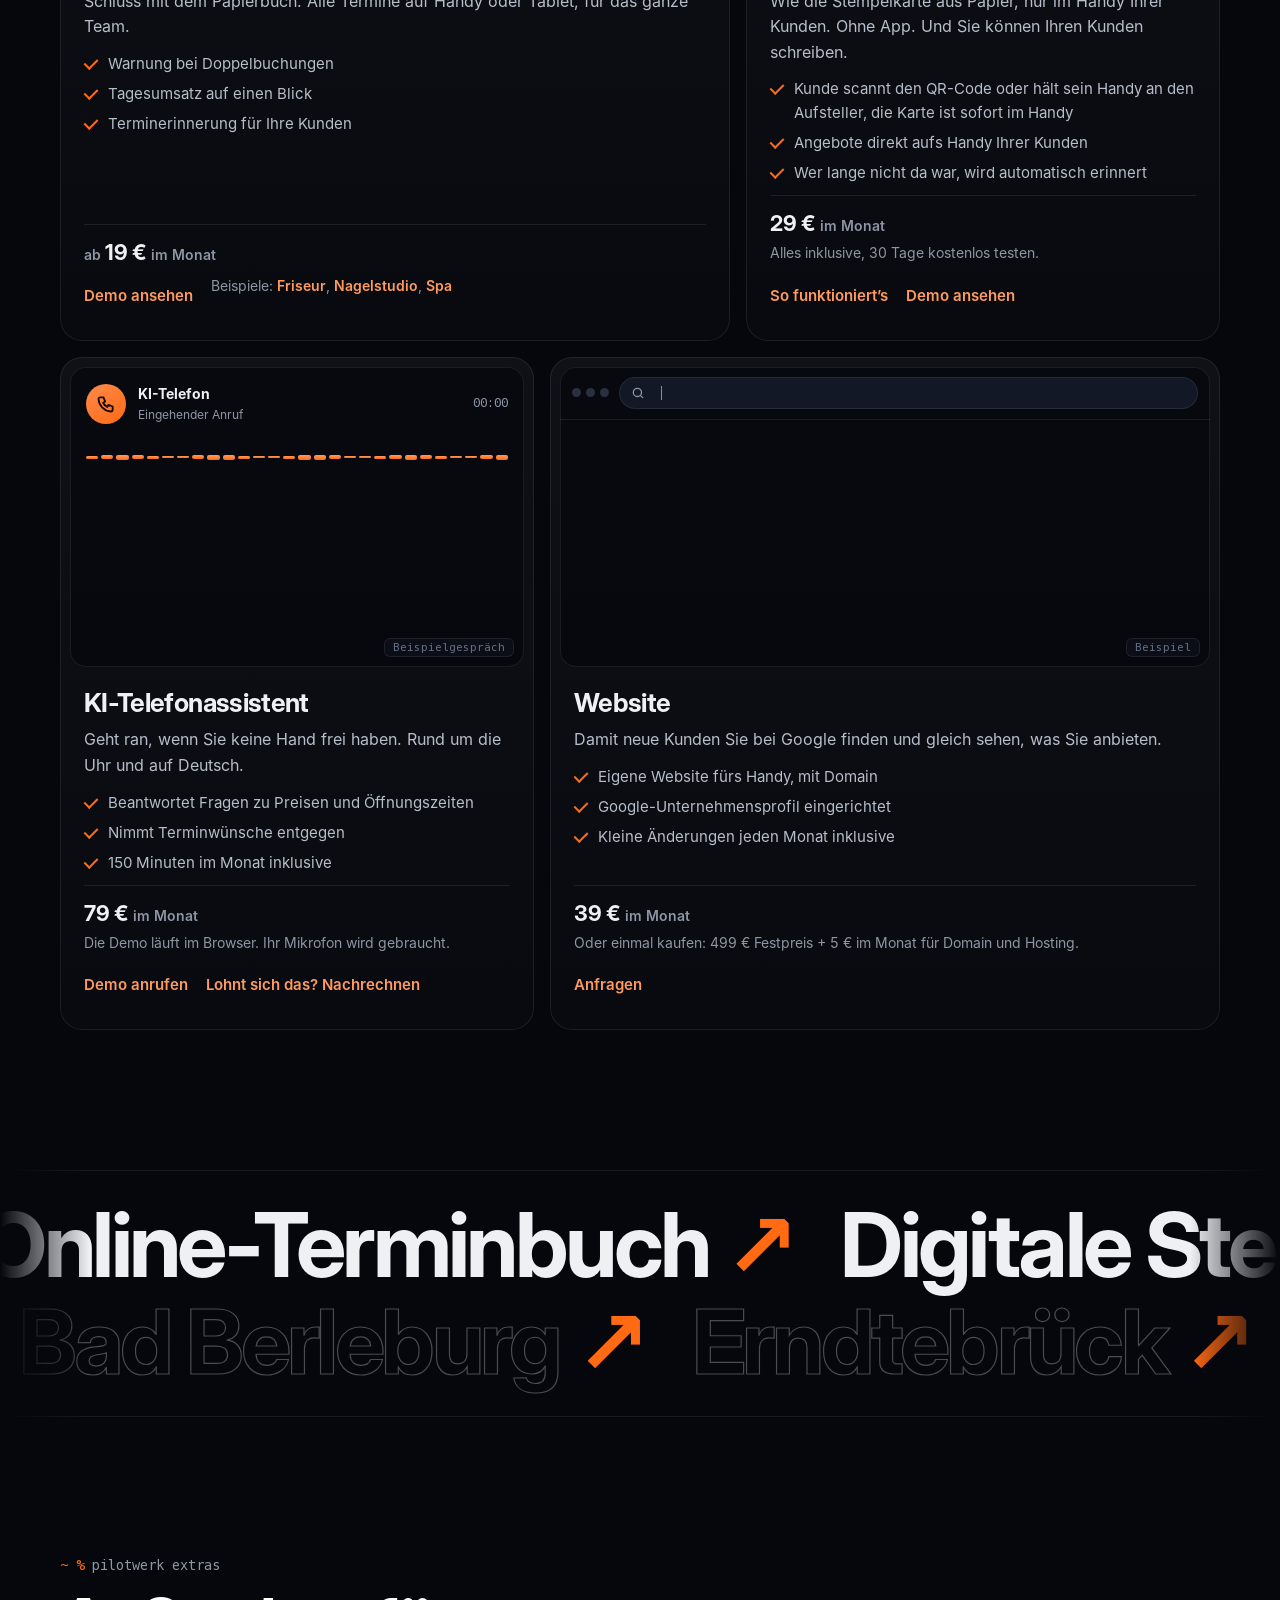
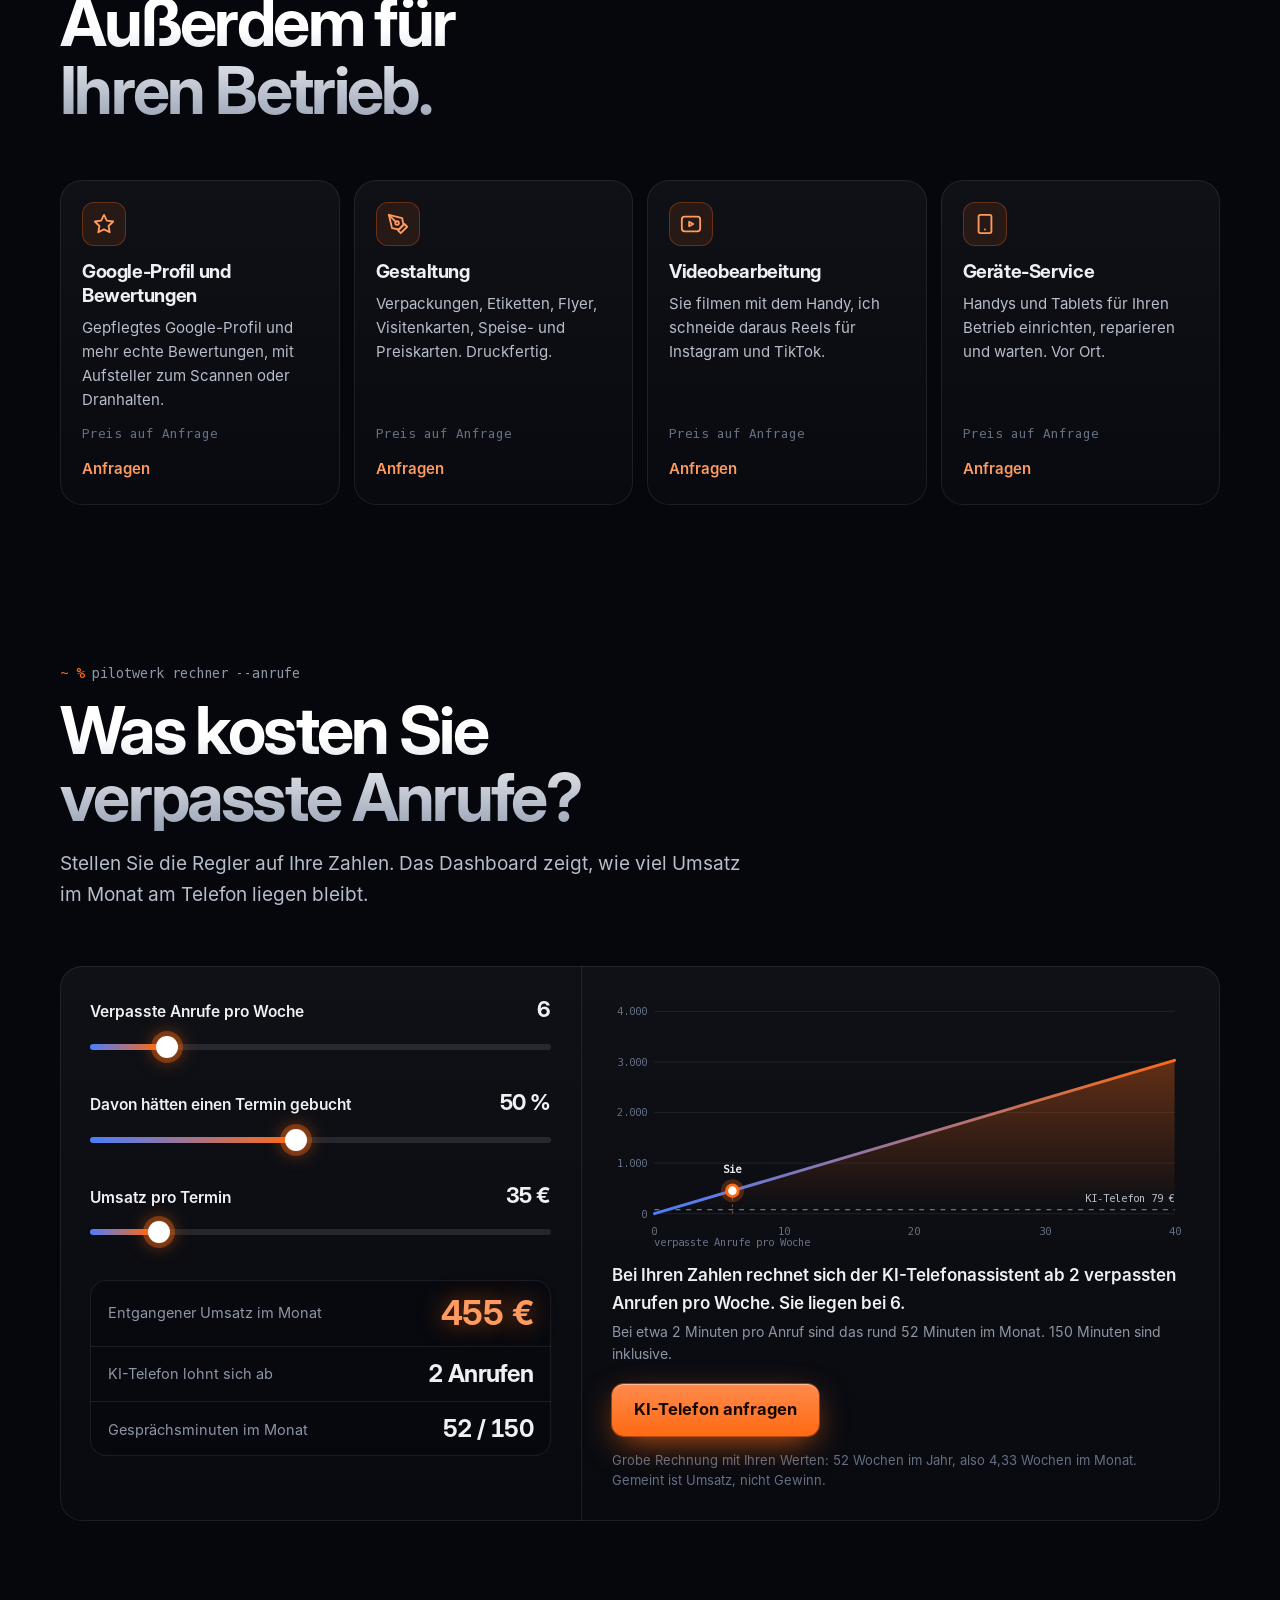
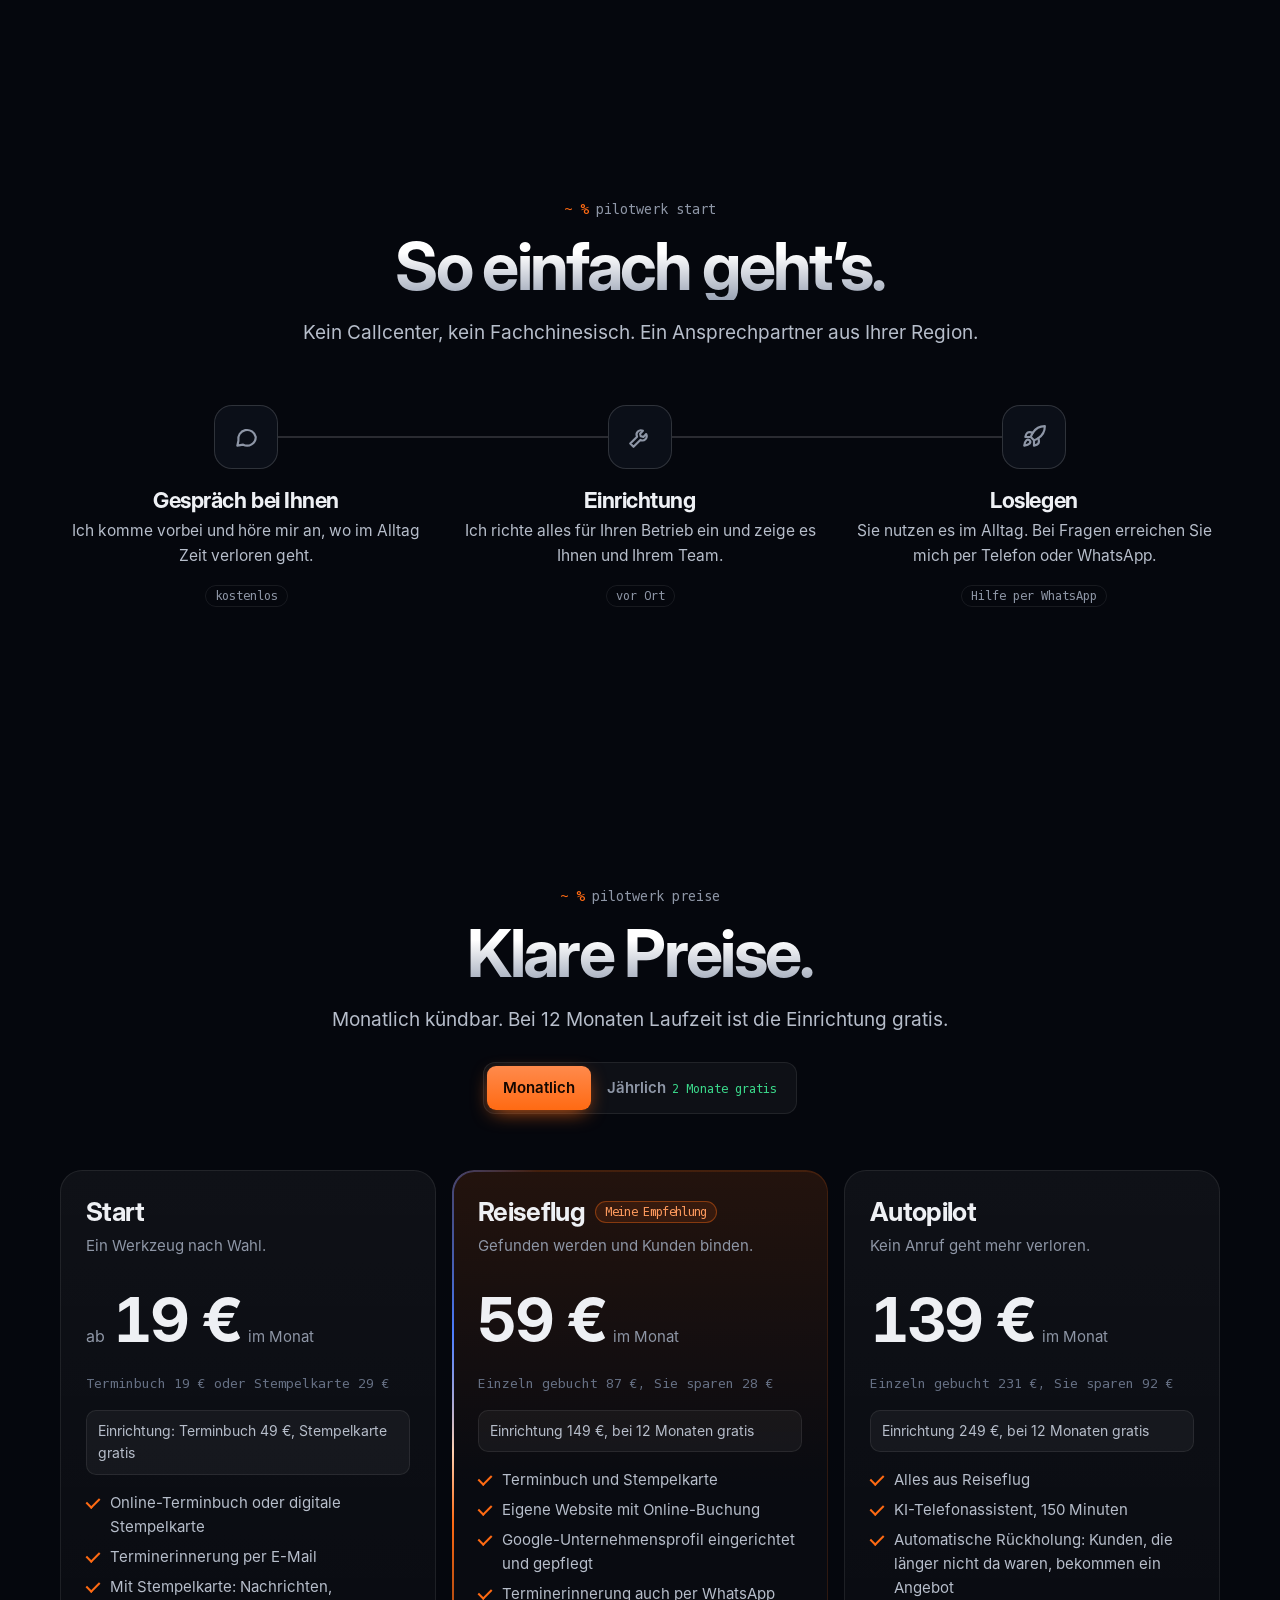
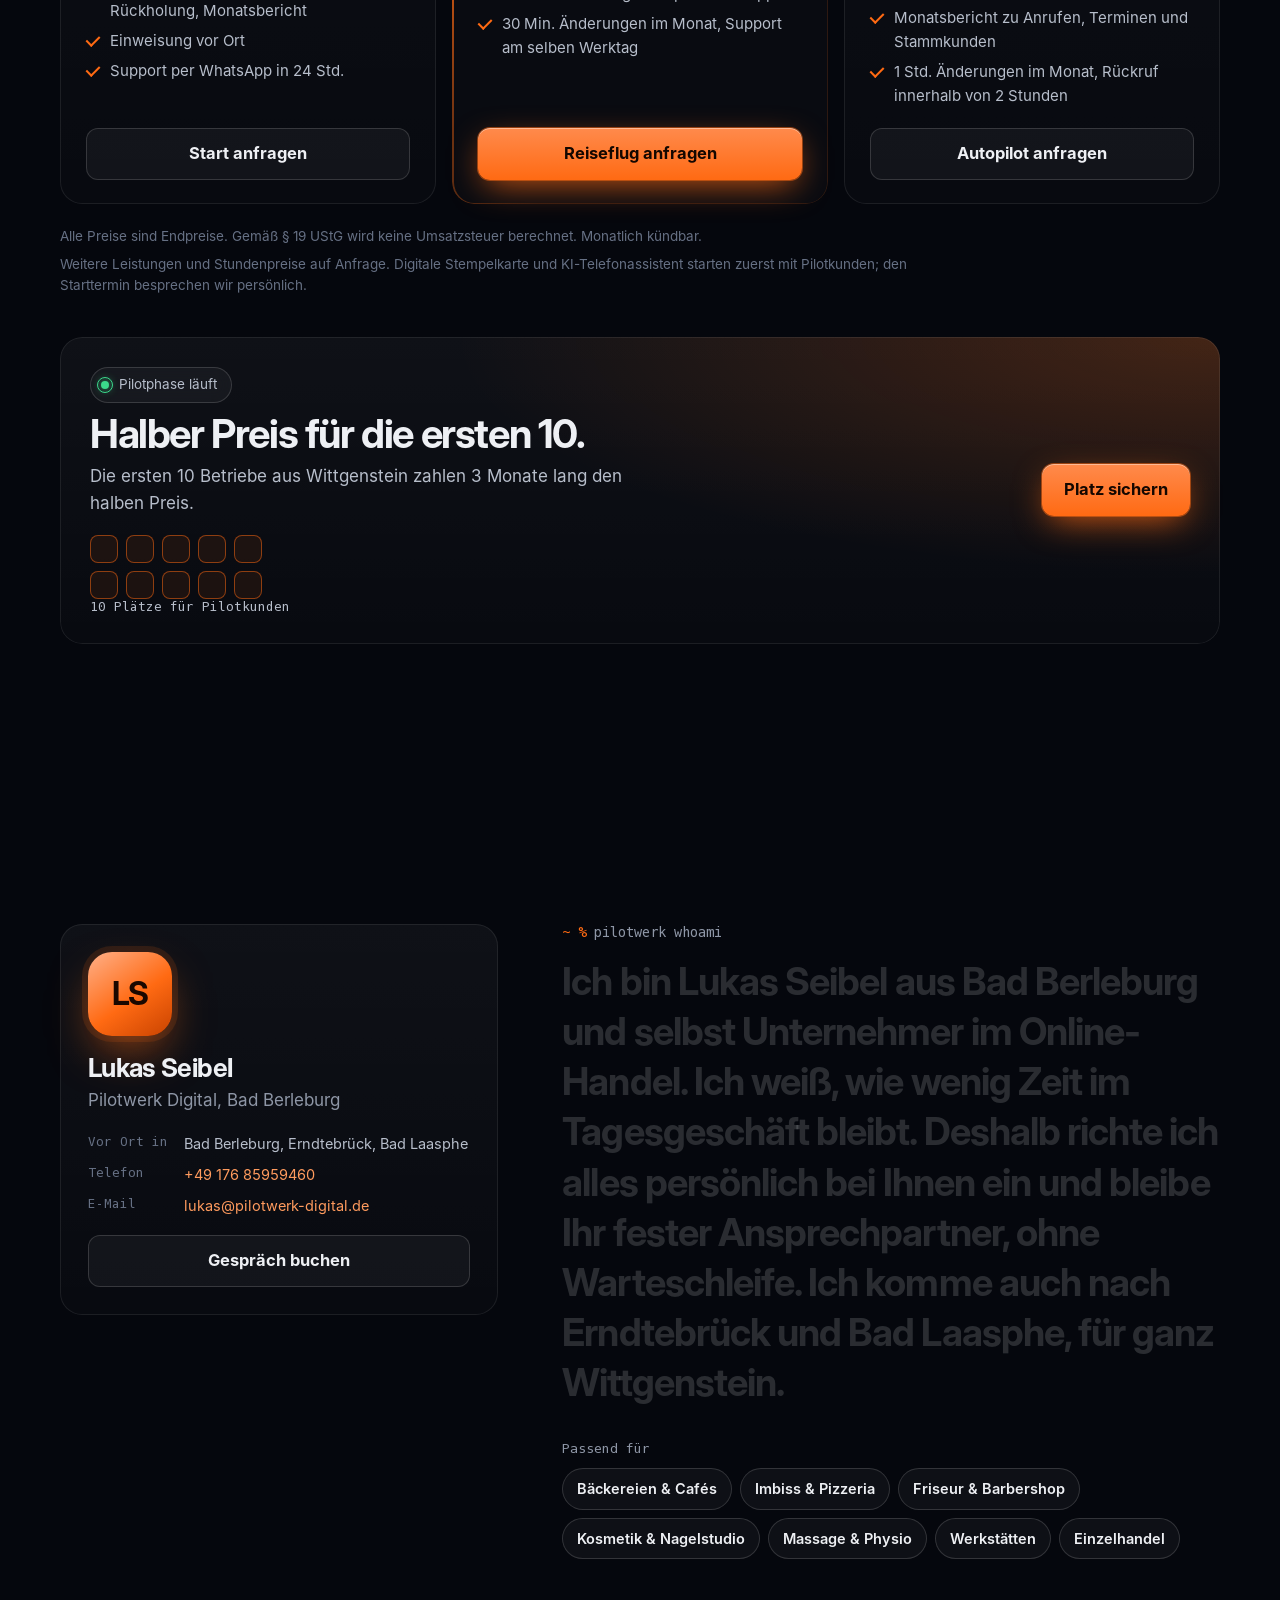
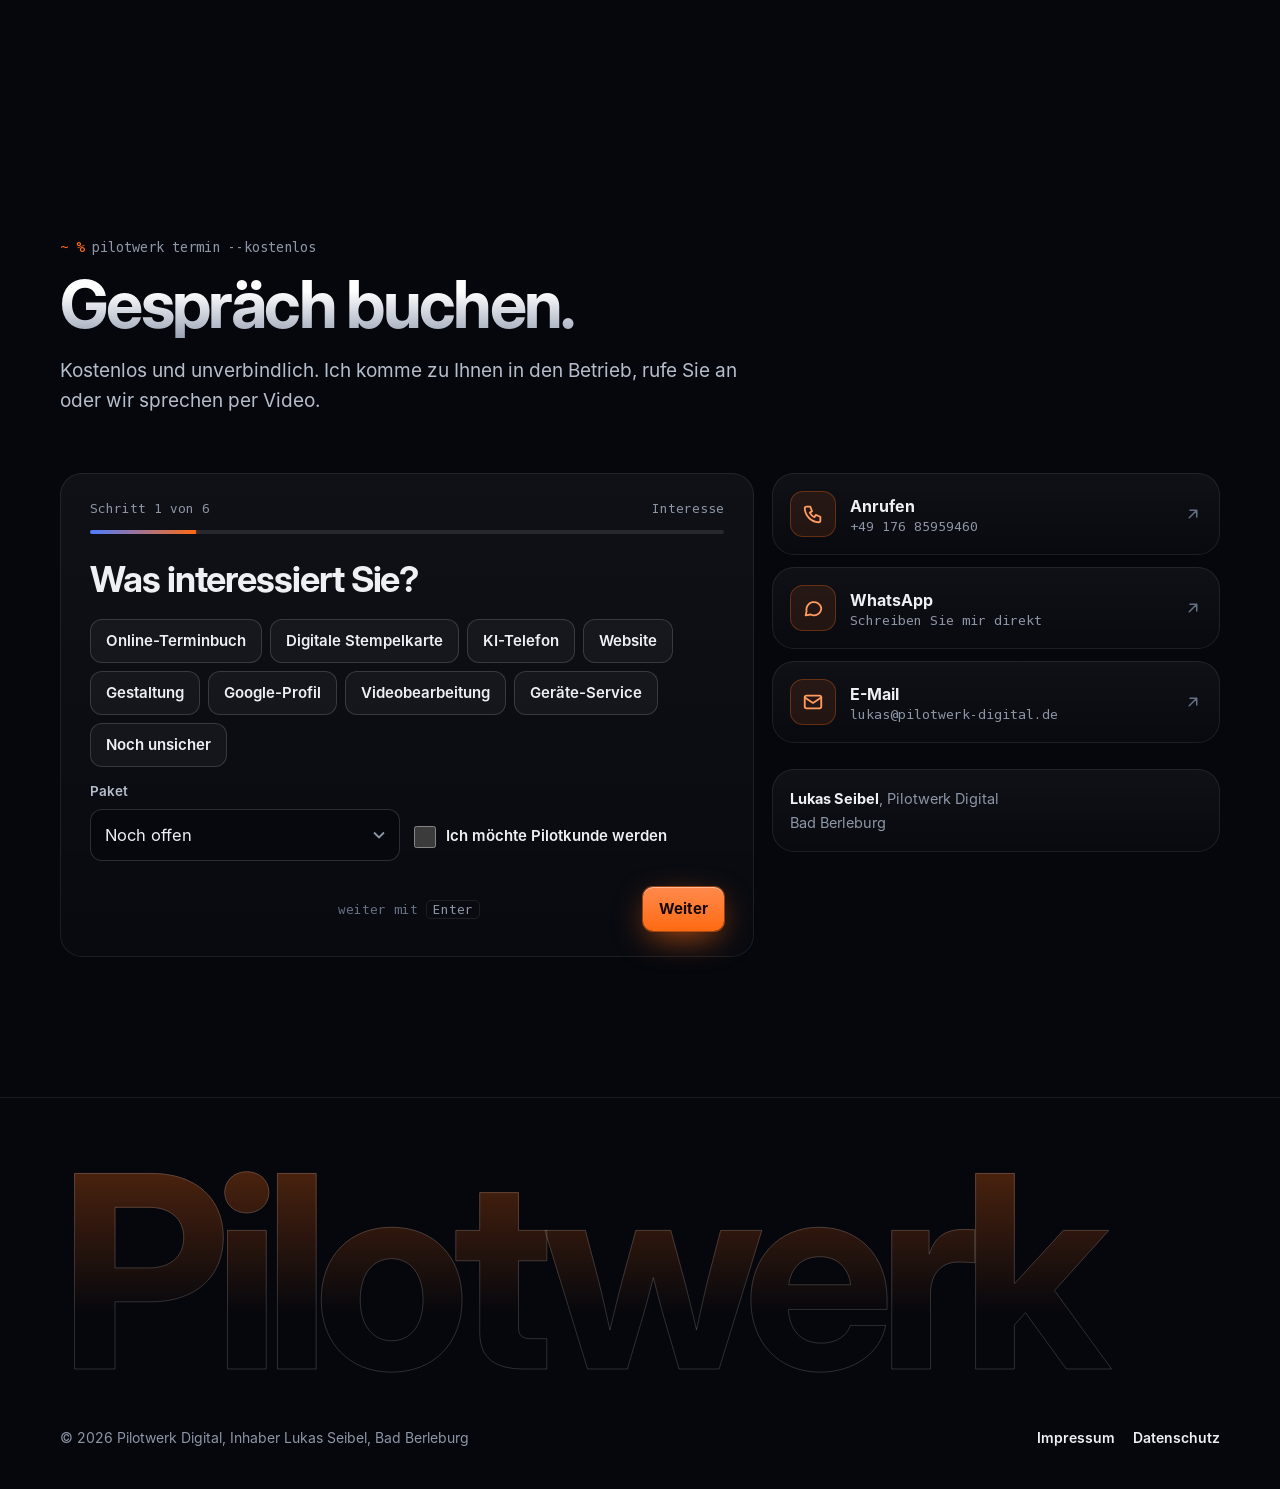
==== commit 7f90c5d3: "Startseite: neues Handy-Menü mit Schließen-Knopf Das Menü lag bisher über der Leiste, dadurch war de" ====
--- a/index.html
+++ b/index.html
@@ -30,7 +30,7 @@
   --glass:rgba(9,12,20,.62);--glass2:rgba(13,17,27,.8);--pop:rgba(13,17,27,.96);--veil:rgba(3,4,8,.6);--menu:rgba(5,7,13,.92);--nav-sh:0 10px 40px -18px rgba(0,0,0,.9);
   --demo:rgba(5,7,13,.7);--toast:rgba(18,24,38,.96);--hit:#121826;--ring:#FFFFFF;--word:rgba(238,240,244,.16);--stroke:rgba(255,255,255,.28);--stroke2:rgba(255,255,255,.16);
   --map:#0F1522;--map-w:#1C2A44;--map-r:#1A2233;--dot3:#2A3040;--k-a:#151B28;--k-a-t:#C9D0DC;--k-k:rgba(255,106,19,.14);--k-k-t:#FFD2B8;
-  --feat:linear-gradient(180deg,rgba(255,106,19,.12),rgba(255,255,255,.02) 50%);--feat-sh:none;--hot-sh:0 0 24px rgba(255,106,19,.6);--pilot-a:.22;--orb1:.42;--orb2:.3;--noise:.05;--glow:.11;--ap-glow:.3;--ap-shadow:26px;
+  --feat:linear-gradient(180deg,rgba(255,106,19,.12),rgba(255,255,255,.02) 50%);--feat-sh:none;--hot-sh:0 0 24px rgba(255,106,19,.6);--pilot-a:.22;--orb1:.42;--orb2:.3;--noise:.05;--glow:.11;--ap-glow:.3;--ap-shadow:26px;--menu-solid:#07090F;--mglow:.28;
   --font:"Inter",ui-sans-serif,system-ui,-apple-system,"Segoe UI",Roboto,sans-serif;--display:"Inter Display","Inter",ui-sans-serif,system-ui,sans-serif;--mono:"Pilot Mono",ui-monospace,"SF Mono",Menlo,Consolas,monospace;color-scheme:dark}
 [data-theme="light"]{--bg:#FBFBFD;--bg2:#FFFFFF;--bg3:#F1F3F7;--line:rgba(15,23,42,.09);--line2:rgba(15,23,42,.16);--text:#0B0F19;--sub:#3F4756;--muted:#4B5563;--dim:#6B7280;--orange2:#C2410C;--orange-t:#C2410C;--green-t:#15803D;--red:#D92D3F;
   --h-grad:linear-gradient(180deg,#0B0F19 35%,#4A5568);--card:#FFFFFF;--card-sh:inset 0 0 0 1px rgba(15,23,42,.09),0 1px 2px rgba(15,23,42,.04),0 18px 40px -24px rgba(15,23,42,.22);
@@ -38,7 +38,7 @@
   --glass:rgba(255,255,255,.72);--glass2:rgba(255,255,255,.9);--pop:rgba(255,255,255,.98);--veil:rgba(15,23,42,.28);--menu:rgba(251,251,253,.95);--nav-sh:0 10px 30px -16px rgba(15,23,42,.28);
   --demo:#F6F7F9;--toast:rgba(255,255,255,.98);--hit:#FFFFFF;--ring:#0B0F19;--word:rgba(11,15,25,.14);--stroke:rgba(15,23,42,.25);--stroke2:rgba(15,23,42,.14);
   --map:#EEF1F5;--map-w:#C9DAF0;--map-r:#FFFFFF;--dot3:#D5DAE2;--k-a:#EEF0F4;--k-a-t:#1F2937;--k-k:rgba(255,106,19,.1);--k-k-t:#9A3412;
-  --feat:linear-gradient(180deg,rgba(255,106,19,.09),#FFFFFF 55%);--feat-sh:0 24px 50px -28px rgba(255,106,19,.45);--hot-sh:none;--pilot-a:.14;--orb1:.2;--orb2:.12;--noise:.025;--glow:.07;--ap-glow:.16;--ap-shadow:12px;color-scheme:light}
+  --feat:linear-gradient(180deg,rgba(255,106,19,.09),#FFFFFF 55%);--feat-sh:0 24px 50px -28px rgba(255,106,19,.45);--hot-sh:none;--pilot-a:.14;--orb1:.2;--orb2:.12;--noise:.025;--glow:.07;--ap-glow:.16;--ap-shadow:12px;--menu-solid:#FBFBFD;--mglow:.16;color-scheme:light}
 ::view-transition-old(root),::view-transition-new(root){animation:none;mix-blend-mode:normal}
 ::view-transition-new(root){z-index:9999}
 *{box-sizing:border-box;min-width:0}
@@ -93,11 +93,50 @@
 .nav.no-links .mbtn{display:grid}
 .nav.no-dig .logo em{display:none}
 .nav.no-cta .ncta{display:none}
-.menu{position:fixed;inset:0;z-index:75;display:flex;flex-direction:column;padding:92px 24px 32px;background:var(--menu);backdrop-filter:blur(20px);-webkit-backdrop-filter:blur(20px);opacity:0;visibility:hidden;transition:opacity .3s,visibility 0s .3s}
-.menu.open{opacity:1;visibility:visible;transition:opacity .3s}
-.menu a.big{display:block;padding:8px 0;font:700 clamp(34px,9vw,54px)/1.1 var(--display);letter-spacing:-.035em;text-decoration:none;color:var(--text);transform:translateY(24px);opacity:0;transition:transform .5s cubic-bezier(.2,.9,.3,1),opacity .4s}
-.menu.open a.big{transform:none;opacity:1}
-.menu .mrow{margin-top:auto;display:grid;gap:10px}
+/* Menu on phones: an orange wipe grows out of the button, the list slides up, the button turns into an X */
+.menu{position:fixed;inset:0;z-index:68;visibility:hidden;pointer-events:none;transition:visibility 0s .62s}
+.menu.open{visibility:visible;pointer-events:auto;transition:visibility 0s}
+.menu-wipe,.menu-body{position:absolute;inset:0;clip-path:circle(0px at var(--cx,92%) var(--cy,40px))}
+.menu-wipe{background:linear-gradient(140deg,#FFB089,#FF6A13 45%,#D94A00);transition:clip-path .5s .1s cubic-bezier(.7,0,.25,1)}
+.menu-body{display:flex;flex-direction:column;overflow-y:auto;overscroll-behavior:contain;padding:max(98px,calc(env(safe-area-inset-top,0px) + 92px)) max(24px,env(safe-area-inset-right,0px)) calc(22px + env(safe-area-inset-bottom,0px)) max(24px,env(safe-area-inset-left,0px));background:var(--menu-solid);transition:clip-path .45s cubic-bezier(.7,0,.25,1)}
+.menu-body::before{content:"";position:absolute;inset:0;z-index:-1;pointer-events:none;background-image:linear-gradient(var(--grid) 1px,transparent 1px),linear-gradient(90deg,var(--grid) 1px,transparent 1px);background-size:48px 48px;-webkit-mask:radial-gradient(ellipse 85% 60% at 75% 25%,#000,transparent 75%);mask:radial-gradient(ellipse 85% 60% at 75% 25%,#000,transparent 75%)}
+.menu.open .menu-wipe{clip-path:circle(150vmax at var(--cx) var(--cy));transition:clip-path .62s cubic-bezier(.7,0,.25,1)}
+.menu.open .menu-body{clip-path:circle(150vmax at var(--cx) var(--cy));transition:clip-path .62s .12s cubic-bezier(.7,0,.25,1)}
+.menu-glow{position:absolute;left:0;top:0;z-index:-1;width:460px;height:460px;margin:-230px 0 0 -230px;border-radius:50%;pointer-events:none;background:radial-gradient(circle,rgba(255,106,19,var(--mglow)),transparent 65%);transform:translate(var(--gx,70vw),var(--gy,20vh));transition:transform .6s cubic-bezier(.2,.8,.3,1)}
+.menu-cmd{margin:0 0 14px;font:13.5px var(--mono);color:var(--muted);min-height:1.4em}
+.menu-cmd b{font-weight:400;color:var(--orange-t)}
+.mlist{list-style:none;margin:0;padding:0}
+.mlist li{position:relative}
+.mlist li::after{content:"";position:absolute;left:0;right:0;bottom:0;height:1px;background:var(--line2);transform:scaleX(0);transform-origin:0 50%;transition:transform .2s}
+.menu.open .mlist li::after{transform:scaleX(1);transition:transform .8s calc(.32s + var(--i) * .06s) cubic-bezier(.2,.9,.3,1)}
+.mi{display:grid;grid-template-columns:minmax(0,1fr) auto;align-items:center;column-gap:16px;padding:11px 2px 12px;text-decoration:none;color:var(--text);-webkit-tap-highlight-color:transparent}
+.mt-m{grid-column:1;display:block;overflow:hidden;padding-bottom:.1em;margin-bottom:-.1em}
+.mt{display:block;font:700 clamp(32px,9vw,54px)/1.05 var(--display);letter-spacing:-.035em;transform:translateY(112%);transition:transform .3s cubic-bezier(.5,0,.75,0)}
+.menu.open .mt{transform:none;transition:transform .8s calc(.26s + var(--i) * .06s) cubic-bezier(.2,.9,.3,1)}
+.ms{grid-column:1;display:block;margin-top:3px;font:12.5px var(--mono);color:var(--muted);min-height:1.3em;opacity:0;transition:opacity .15s}
+.menu.open .ms{opacity:1;transition:opacity .4s calc(.4s + var(--i) * .06s)}
+.ma{grid-row:1/3;grid-column:2;width:46px;height:46px;border-radius:50%;display:grid;place-items:center;border:1px solid var(--line2);color:var(--text);transform:scale(.4) rotate(-90deg);opacity:0;transition:transform .3s,opacity .2s,background .25s,color .25s,border-color .25s}
+.ma svg{width:20px;height:20px}
+.menu.open .ma{transform:none;opacity:1;transition:transform .6s calc(.36s + var(--i) * .06s) cubic-bezier(.3,1.5,.5,1),opacity .3s calc(.36s + var(--i) * .06s),background .25s,color .25s,border-color .25s}
+.menu.open .mi:hover .ma,.menu.open .mi:focus-visible .ma,.menu.open .mi:active .ma{background:var(--orange);border-color:var(--orange);color:#140700;transform:rotate(45deg);transition:transform .35s cubic-bezier(.3,1.5,.5,1),background .2s,color .2s,border-color .2s}
+.mi:hover .mt,.mi:active .mt,.mi:focus-visible .mt{background:linear-gradient(90deg,#FFB089,#FF6A13);-webkit-background-clip:text;background-clip:text;color:transparent}
+.mi.here .mt::after{content:"";display:inline-block;width:.17em;height:.17em;margin-left:.14em;border-radius:50%;background:var(--orange);box-shadow:0 0 14px var(--orange);vertical-align:.55em}
+.mfoot{margin-top:auto;padding-top:22px;display:grid;gap:10px;opacity:0;transform:translateY(16px);transition:opacity .2s,transform .3s}
+.menu.open .mfoot{opacity:1;transform:none;transition:opacity .5s .6s,transform .7s .6s cubic-bezier(.2,.9,.3,1)}
+.mquick{display:grid;grid-template-columns:repeat(3,minmax(0,1fr));gap:10px}
+.mquick a{display:flex;flex-direction:column;align-items:center;justify-content:center;gap:6px;min-height:68px;border-radius:16px;border:1px solid var(--line2);background:var(--chip);color:var(--text);text-decoration:none;font-size:13.5px;font-weight:600;-webkit-tap-highlight-color:transparent}
+.mquick a:active{background:var(--chip2)}
+.mquick svg{width:22px;height:22px;color:var(--orange2)}
+@media (max-height:740px){.menu-body{padding-top:max(88px,calc(env(safe-area-inset-top,0px) + 84px))}.menu-cmd{margin-bottom:8px}.mi{padding:7px 2px 8px}.mt{font-size:min(9vw,40px)}.ma{width:42px;height:42px}.mfoot{padding-top:16px}.mquick a{min-height:56px;gap:3px}}
+.mb{position:relative;display:block;width:20px;height:14px}
+.mb i{position:absolute;left:0;top:6px;width:20px;height:2px;border-radius:2px;background:currentColor;transition:transform .5s cubic-bezier(.3,1.5,.5,1),opacity .25s}
+.mb i:nth-child(1){transform:translateY(-6px)}
+.mb i:nth-child(3){transform:translateY(6px)}
+.menu-open .mb i:nth-child(1){transform:rotate(45deg)}
+.menu-open .mb i:nth-child(2){opacity:0;transform:scaleX(0)}
+.menu-open .mb i:nth-child(3){transform:rotate(-45deg)}
+.menu-open .mbtn{background:linear-gradient(180deg,#FF8A4C,#FF6A13);border-color:transparent;color:#140700;box-shadow:0 8px 24px -8px rgba(255,106,19,.85)}
+@media (prefers-reduced-motion:reduce){.menu-wipe,.menu-body,.menu.open .menu-wipe,.menu.open .menu-body,.mt,.menu.open .mt,.ms,.menu.open .ms,.ma,.menu.open .ma,.mfoot,.menu.open .mfoot,.mlist li::after,.menu.open .mlist li::after,.menu-glow{transition:none}.menu{transition:none}}
 
 /* Buttons */
 .btn{position:relative;display:inline-flex;align-items:center;justify-content:center;gap:10px;min-height:52px;padding:12px 22px;border-radius:12px;border:0;font:700 16.5px/1.2 var(--font);text-decoration:none;cursor:pointer;text-align:center;overflow:hidden;transition:transform .2s cubic-bezier(.3,1.4,.5,1),box-shadow .2s}
@@ -587,16 +626,30 @@
   <button class="tbtn" id="tbtn" type="button" aria-label="Helles Design einschalten" title="Hell oder dunkel"><svg class="sun" viewBox="0 0 24 24" fill="none" stroke="currentColor" stroke-width="2" stroke-linecap="round" aria-hidden="true"><circle cx="12" cy="12" r="4.2"/><path d="M12 2.5v2.2M12 19.3v2.2M4.6 4.6l1.6 1.6M17.8 17.8l1.6 1.6M2.5 12h2.2M19.3 12h2.2M4.6 19.4l1.6-1.6M17.8 6.2l1.6-1.6"/></svg><svg class="moon" viewBox="0 0 24 24" fill="none" stroke="currentColor" stroke-width="2" stroke-linecap="round" stroke-linejoin="round" aria-hidden="true"><path d="M20.5 14.2A8.5 8.5 0 0 1 9.8 3.5a8.5 8.5 0 1 0 10.7 10.7z"/></svg></button>
   <button class="kbtn" id="kbtn" type="button" aria-haspopup="dialog" aria-label="Suchen"><svg viewBox="0 0 24 24" fill="none" stroke="currentColor" stroke-width="2" stroke-linecap="round" aria-hidden="true"><circle cx="11" cy="11" r="7"/><path d="m20 20-3.5-3.5"/></svg><span class="lbl">Suchen</span><kbd id="kbdHint">⌘K</kbd></button>
   <a class="ncta mag" href="#kontakt">Gespräch buchen</a>
-  <button class="mbtn" id="mbtn" type="button" aria-expanded="false" aria-controls="menu" aria-label="Menü öffnen"><svg viewBox="0 0 24 24" fill="none" stroke="currentColor" stroke-width="2" stroke-linecap="round" aria-hidden="true"><path id="mIcon" d="M4 7h16M4 12h16M4 17h16"/></svg></button>
+  <button class="mbtn" id="mbtn" type="button" aria-expanded="false" aria-controls="menu" aria-label="Menü öffnen"><span class="mb" aria-hidden="true"><i></i><i></i><i></i></span></button>
 </header>
-<div class="menu" id="menu" role="dialog" aria-modal="true" aria-label="Menü">
-  <a class="big" href="#leistungen">Leistungen</a>
-  <a class="big" href="#rechner">Rechner</a>
-  <a class="big" href="#ablauf">Ablauf</a>
-  <a class="big" href="#preise">Preise</a>
-  <a class="big" href="#ueber">Über mich</a>
-  <a class="big" href="#kontakt">Kontakt</a>
-  <div class="mrow"><a class="btn pri" href="#kontakt">Kostenloses Erstgespräch</a><a class="btn gl" href="tel:+4917685959460">+49 176 85959460 anrufen</a></div>
+<div class="menu" id="menu" role="dialog" aria-label="Menü">
+  <div class="menu-wipe" aria-hidden="true"></div>
+  <div class="menu-body" id="menuBody">
+    <span class="menu-glow" id="menuGlow" aria-hidden="true"></span>
+    <p class="menu-cmd" aria-hidden="true"><b>~ %</b> <span id="menuCmd"></span><i class="cur"></i></p>
+    <ul class="mlist">
+      <li style="--i:0"><a class="mi" href="#leistungen"><span class="mt-m"><span class="mt">Leistungen</span></span><span class="ms">Vier Werkzeuge, live erklärt</span><span class="ma" aria-hidden="true"><svg viewBox="0 0 24 24" fill="none" stroke="currentColor" stroke-width="2" stroke-linecap="round" stroke-linejoin="round"><path d="M7 17 17 7M8 7h9v9"/></svg></span></a></li>
+      <li style="--i:1"><a class="mi" href="#rechner"><span class="mt-m"><span class="mt">Rechner</span></span><span class="ms">Was verpasste Anrufe kosten</span><span class="ma" aria-hidden="true"><svg viewBox="0 0 24 24" fill="none" stroke="currentColor" stroke-width="2" stroke-linecap="round" stroke-linejoin="round"><path d="M7 17 17 7M8 7h9v9"/></svg></span></a></li>
+      <li style="--i:2"><a class="mi" href="#ablauf"><span class="mt-m"><span class="mt">Ablauf</span></span><span class="ms">In drei Schritten startklar</span><span class="ma" aria-hidden="true"><svg viewBox="0 0 24 24" fill="none" stroke="currentColor" stroke-width="2" stroke-linecap="round" stroke-linejoin="round"><path d="M7 17 17 7M8 7h9v9"/></svg></span></a></li>
+      <li style="--i:3"><a class="mi" href="#preise"><span class="mt-m"><span class="mt">Preise</span></span><span class="ms">Ab 19 € im Monat</span><span class="ma" aria-hidden="true"><svg viewBox="0 0 24 24" fill="none" stroke="currentColor" stroke-width="2" stroke-linecap="round" stroke-linejoin="round"><path d="M7 17 17 7M8 7h9v9"/></svg></span></a></li>
+      <li style="--i:4"><a class="mi" href="#ueber"><span class="mt-m"><span class="mt">Über mich</span></span><span class="ms">Lukas Seibel aus Bad Berleburg</span><span class="ma" aria-hidden="true"><svg viewBox="0 0 24 24" fill="none" stroke="currentColor" stroke-width="2" stroke-linecap="round" stroke-linejoin="round"><path d="M7 17 17 7M8 7h9v9"/></svg></span></a></li>
+      <li style="--i:5"><a class="mi" href="#kontakt"><span class="mt-m"><span class="mt">Kontakt</span></span><span class="ms">Kostenlos und unverbindlich</span><span class="ma" aria-hidden="true"><svg viewBox="0 0 24 24" fill="none" stroke="currentColor" stroke-width="2" stroke-linecap="round" stroke-linejoin="round"><path d="M7 17 17 7M8 7h9v9"/></svg></span></a></li>
+    </ul>
+    <div class="mfoot">
+      <a class="btn pri" href="#kontakt">Kostenloses Erstgespräch</a>
+      <div class="mquick">
+        <a href="tel:+4917685959460"><svg viewBox="0 0 24 24" fill="none" stroke="currentColor" stroke-width="2" stroke-linecap="round" stroke-linejoin="round" aria-hidden="true"><path d="M5 4h4l2 5-2.5 1.5a11 11 0 0 0 5 5L15 13l5 2v4a2 2 0 0 1-2 2A16 16 0 0 1 3 6a2 2 0 0 1 2-2"/></svg>Anrufen</a>
+        <a href="https://wa.me/4917685959460" rel="noopener"><svg viewBox="0 0 24 24" fill="none" stroke="currentColor" stroke-width="2" stroke-linecap="round" stroke-linejoin="round" aria-hidden="true"><path d="M21 12a8 8 0 0 1-11.6 7.1L4 20l1-4.6A8 8 0 1 1 21 12z"/></svg>WhatsApp</a>
+        <a href="mailto:lukas@pilotwerk-digital.de"><svg viewBox="0 0 24 24" fill="none" stroke="currentColor" stroke-width="2" stroke-linecap="round" stroke-linejoin="round" aria-hidden="true"><rect x="3" y="5" width="18" height="14" rx="2"/><path d="m3 7 9 6 9-6"/></svg>E-Mail</a>
+      </div>
+    </div>
+  </div>
 </div>
 
 <main>
@@ -1619,16 +1672,46 @@
   applyTheme(root.getAttribute('data-theme') === 'light' ? 'light' : 'dark');
 
   /* Menu on phones */
-  const menu = $('menu'), mbtn = $('mbtn');
+  const menu = $('menu'), mbtn = $('mbtn'), menuBody = $('menuBody'), menuGlow = $('menuGlow'), menuCmd = $('menuCmd'), mItems = [...menu.querySelectorAll('.mi')];
+  let menuJob = 0;
+  const glowAt = (x, y) => { menuGlow.style.setProperty('--gx', x + 'px'); menuGlow.style.setProperty('--gy', y + 'px'); };
   function setMenu(open) {
-    menu.classList.toggle('open', open); mbtn.setAttribute('aria-expanded', String(open)); mbtn.setAttribute('aria-label', open ? 'Menü schließen' : 'Menü öffnen');
-    $('mIcon').setAttribute('d', open ? 'M6 6l12 12M18 6 6 18' : 'M4 7h16M4 12h16M4 17h16');
-    document.documentElement.style.overflow = open ? 'hidden' : '';
-    menu.querySelectorAll('a.big').forEach((a, i) => { a.style.transitionDelay = open ? (i * 50 + 60) + 'ms' : '0ms'; });
-    if (open) setTimeout(() => menu.querySelector('a').focus(), 60);
+    if (open === menu.classList.contains('open')) return;
+    const b = mbtn.getBoundingClientRect(), bx = b.left + b.width / 2, by = b.top + b.height / 2;
+    menu.style.setProperty('--cx', bx + 'px');
+    menu.style.setProperty('--cy', by + 'px');
+    menu.classList.toggle('open', open);
+    root.classList.toggle('menu-open', open);
+    mbtn.setAttribute('aria-expanded', String(open));
+    mbtn.setAttribute('aria-label', open ? 'Menü schließen' : 'Menü öffnen');
+    root.style.overflow = open ? 'hidden' : '';
+    ['main', 'footer', '#up'].forEach(q => { const el = document.querySelector(q); if (el) el.inert = open; });
+    const job = ++menuJob;
+    if (!open) return;
+    menuBody.scrollTop = 0;
+    let hi = -1, ht = -Infinity;
+    mItems.forEach((m, i) => { const t = document.querySelector(m.getAttribute('href')); if (!t) return; const top = t.getBoundingClientRect().top; if (top <= 160 && top > ht) { hi = i; ht = top; } });
+    mItems.forEach((m, i) => { m.classList.toggle('here', i === hi); if (i === hi) m.setAttribute('aria-current', 'true'); else m.removeAttribute('aria-current'); });
+    glowAt(bx, by);
+    setTimeout(() => { if (job === menuJob) glowAt(innerWidth * .6, innerHeight * .38); }, reduce ? 0 : 320);
+    const txt = 'pilotwerk menü';
+    menuCmd.textContent = reduce ? txt : '';
+    if (!reduce) (async () => { await sleep(300); for (let i = 1; i <= txt.length; i++) { if (job !== menuJob) return; menuCmd.textContent = txt.slice(0, i); await sleep(28); } })();
+    menu.querySelectorAll('.ms').forEach((el, i) => {
+      const t = el.dataset.t || (el.dataset.t = el.textContent);
+      if (reduce) { el.textContent = t; return; }
+      el.textContent = '';
+      setTimeout(() => { if (job === menuJob) scramble(el, t, 650); }, 400 + i * 60);
+    });
+    setTimeout(() => { if (job === menuJob && mItems[0]) mItems[0].focus({preventScroll: true}); }, reduce ? 0 : 450);
   }
   mbtn.addEventListener('click', () => setMenu(!menu.classList.contains('open')));
-  menu.addEventListener('click', e => { if (e.target.closest('a')) setMenu(false); });
+  menu.addEventListener('click', e => {
+    if (e.target.closest('a')) { setMenu(false); return; }
+    if (!e.target.closest('.mlist,.mfoot')) setMenu(false);
+  });
+  menu.addEventListener('pointermove', e => glowAt(e.clientX, e.clientY + menuBody.scrollTop), {passive: true});
+  addEventListener('resize', () => requestAnimationFrame(() => { if (menu.classList.contains('open') && !mbtn.getClientRects().length) setMenu(false); }));
 
   /* Command palette */
   (function palette() {
@@ -1665,7 +1748,7 @@
       else if (/^https?:/.test(href)) { const w = window.open(href, '_blank'); if (w) { try { w.opener = null; } catch (_) {} } else location.href = href; }
       else location.href = href;
     }
-    function open() { opener = document.activeElement; pal.classList.add('open'); inp.value = ''; sel = 0; render(); setTimeout(() => inp.focus(), 30); document.documentElement.style.overflow = 'hidden'; }
+    function open() { if (menu.classList.contains('open')) setMenu(false); opener = document.activeElement; pal.classList.add('open'); inp.value = ''; sel = 0; render(); setTimeout(() => inp.focus(), 30); document.documentElement.style.overflow = 'hidden'; }
     function close(restore) { pal.classList.remove('open'); document.documentElement.style.overflow = ''; if (restore !== false && opener && opener.focus) opener.focus(); }
     $('kbtn').addEventListener('click', open);
     addEventListener('keydown', e => {
